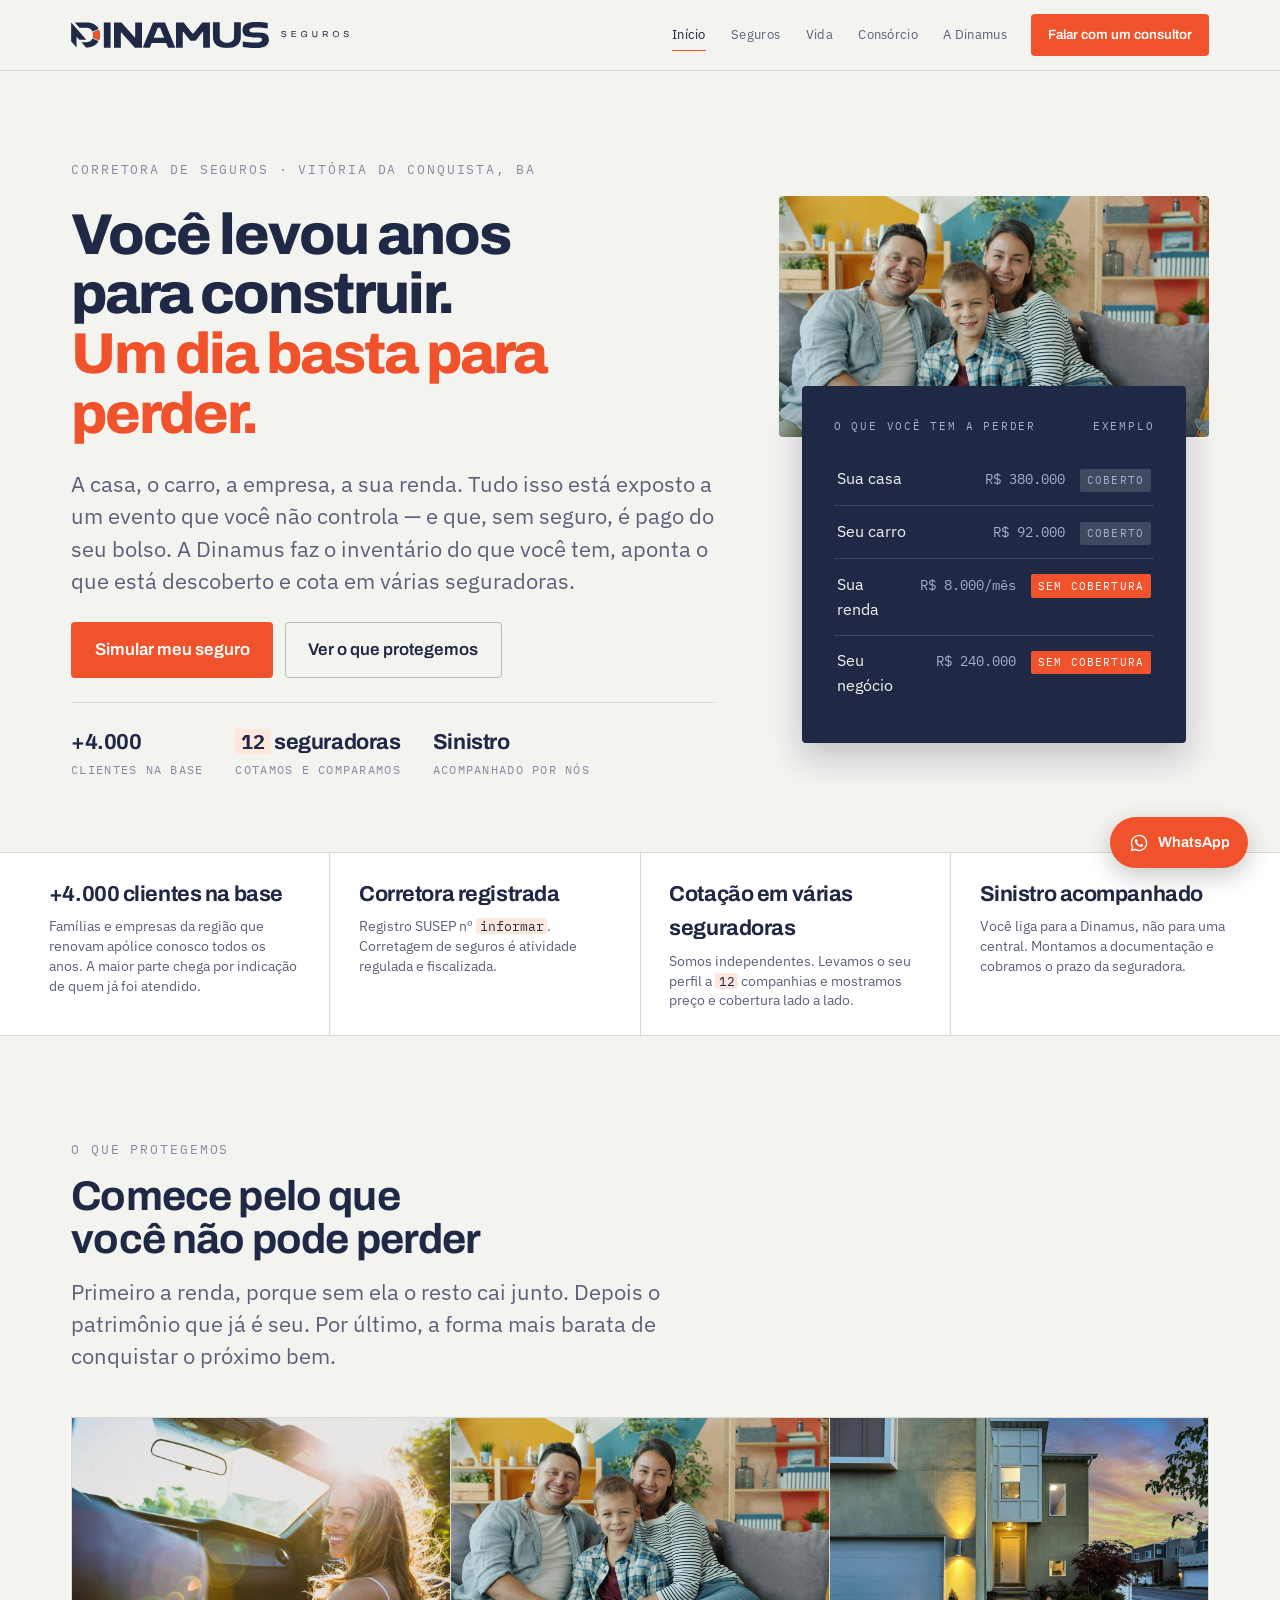
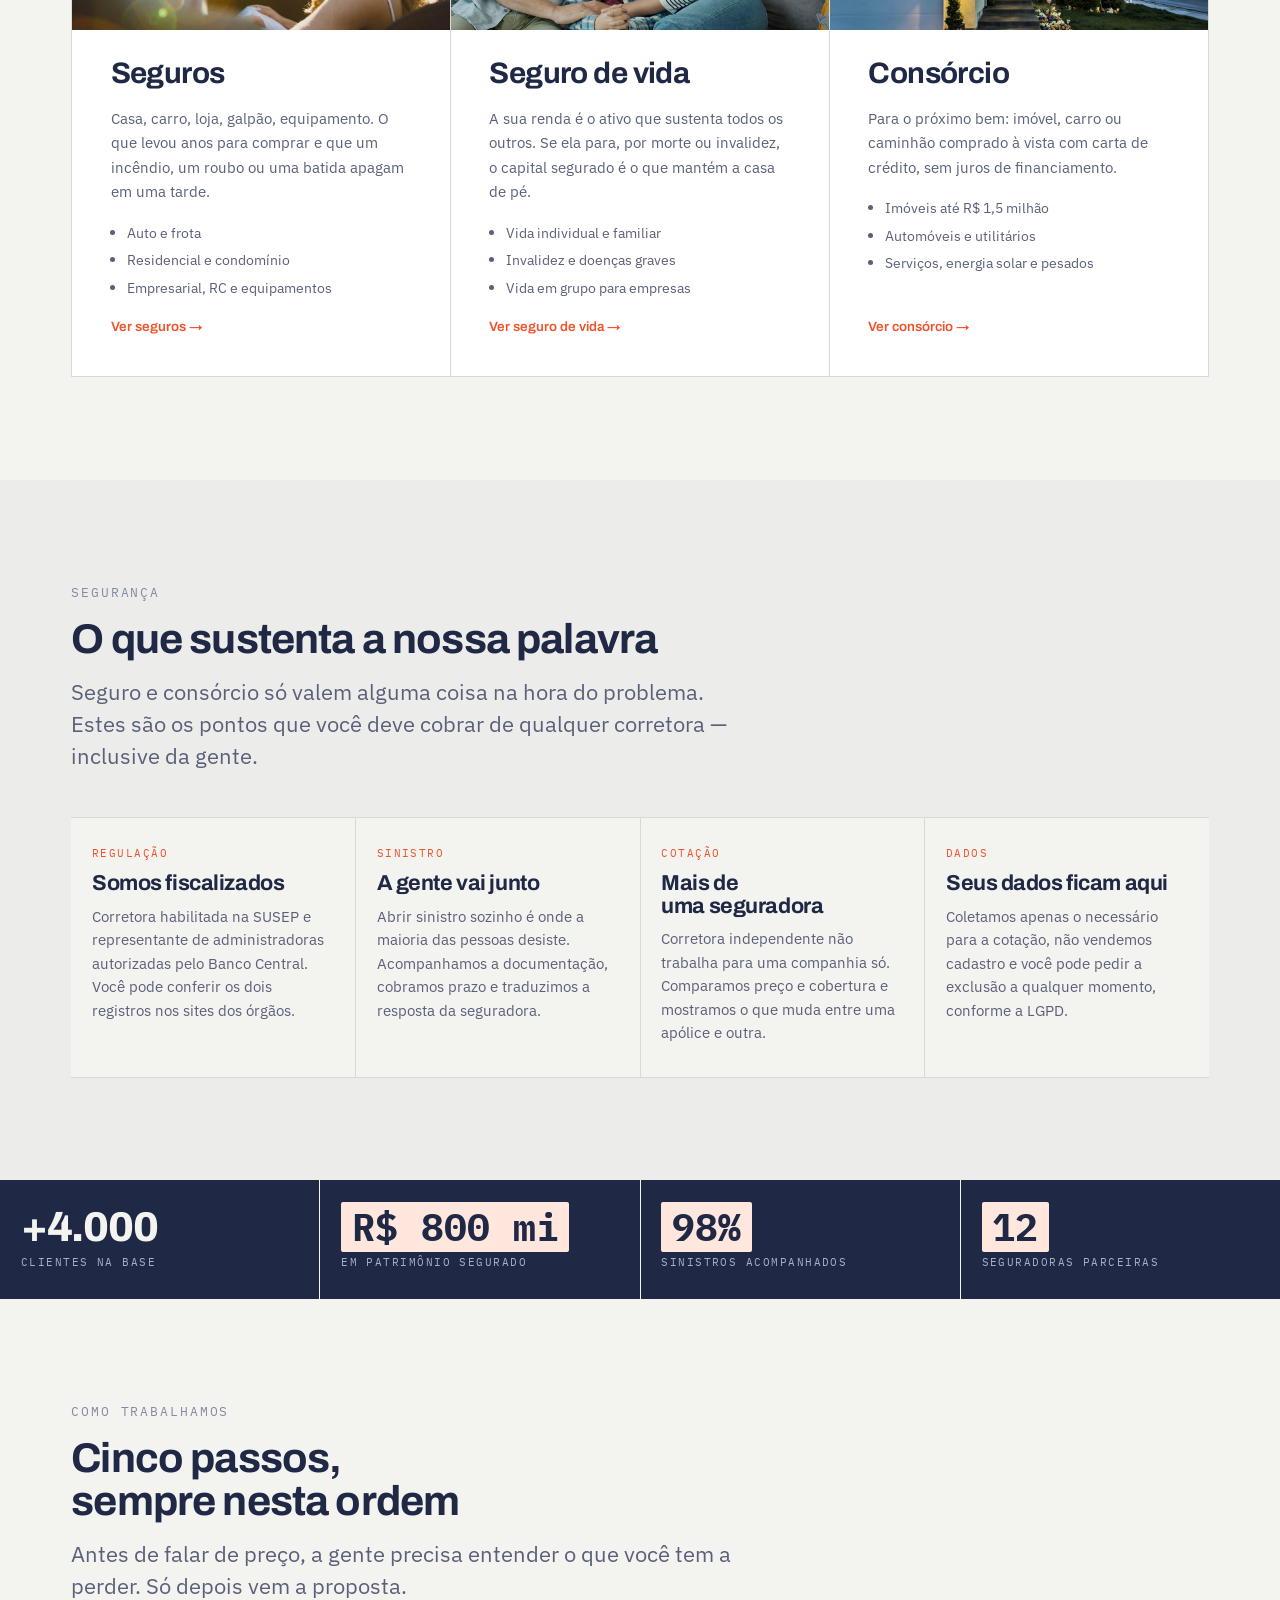
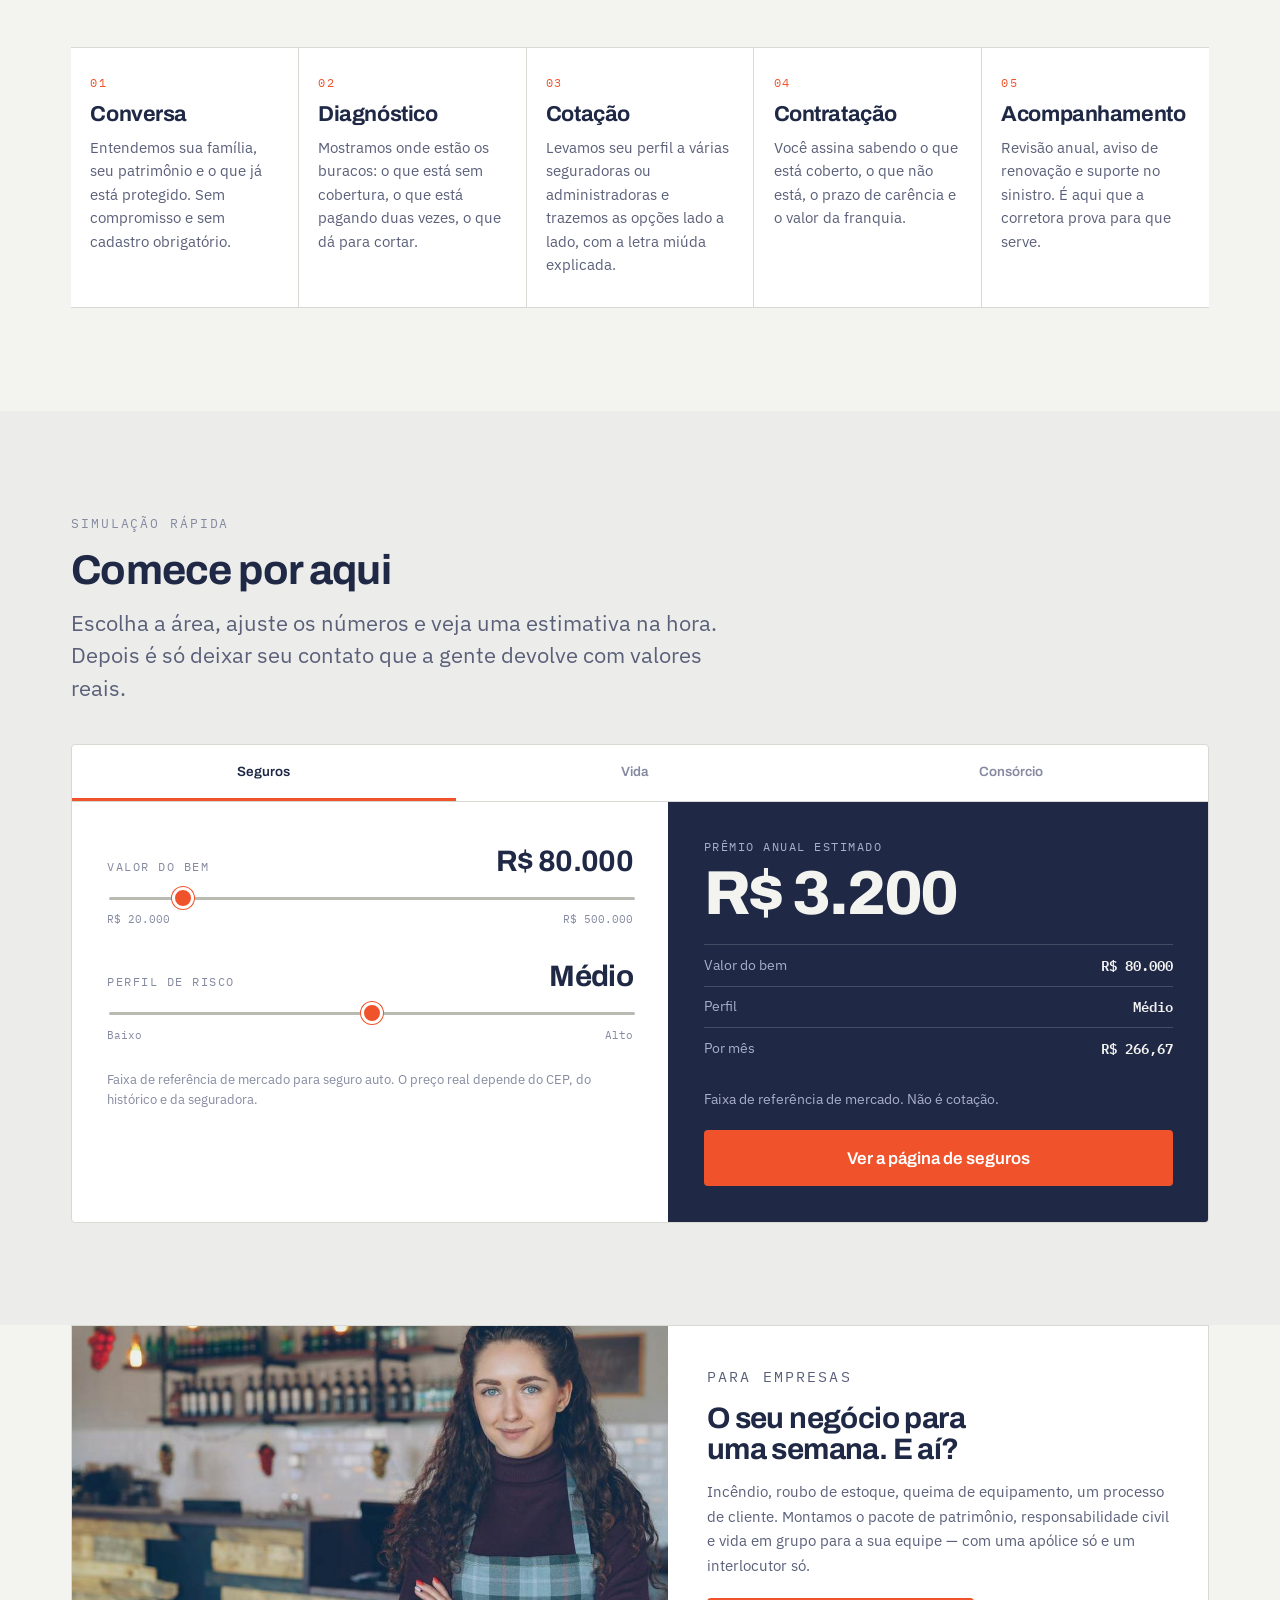
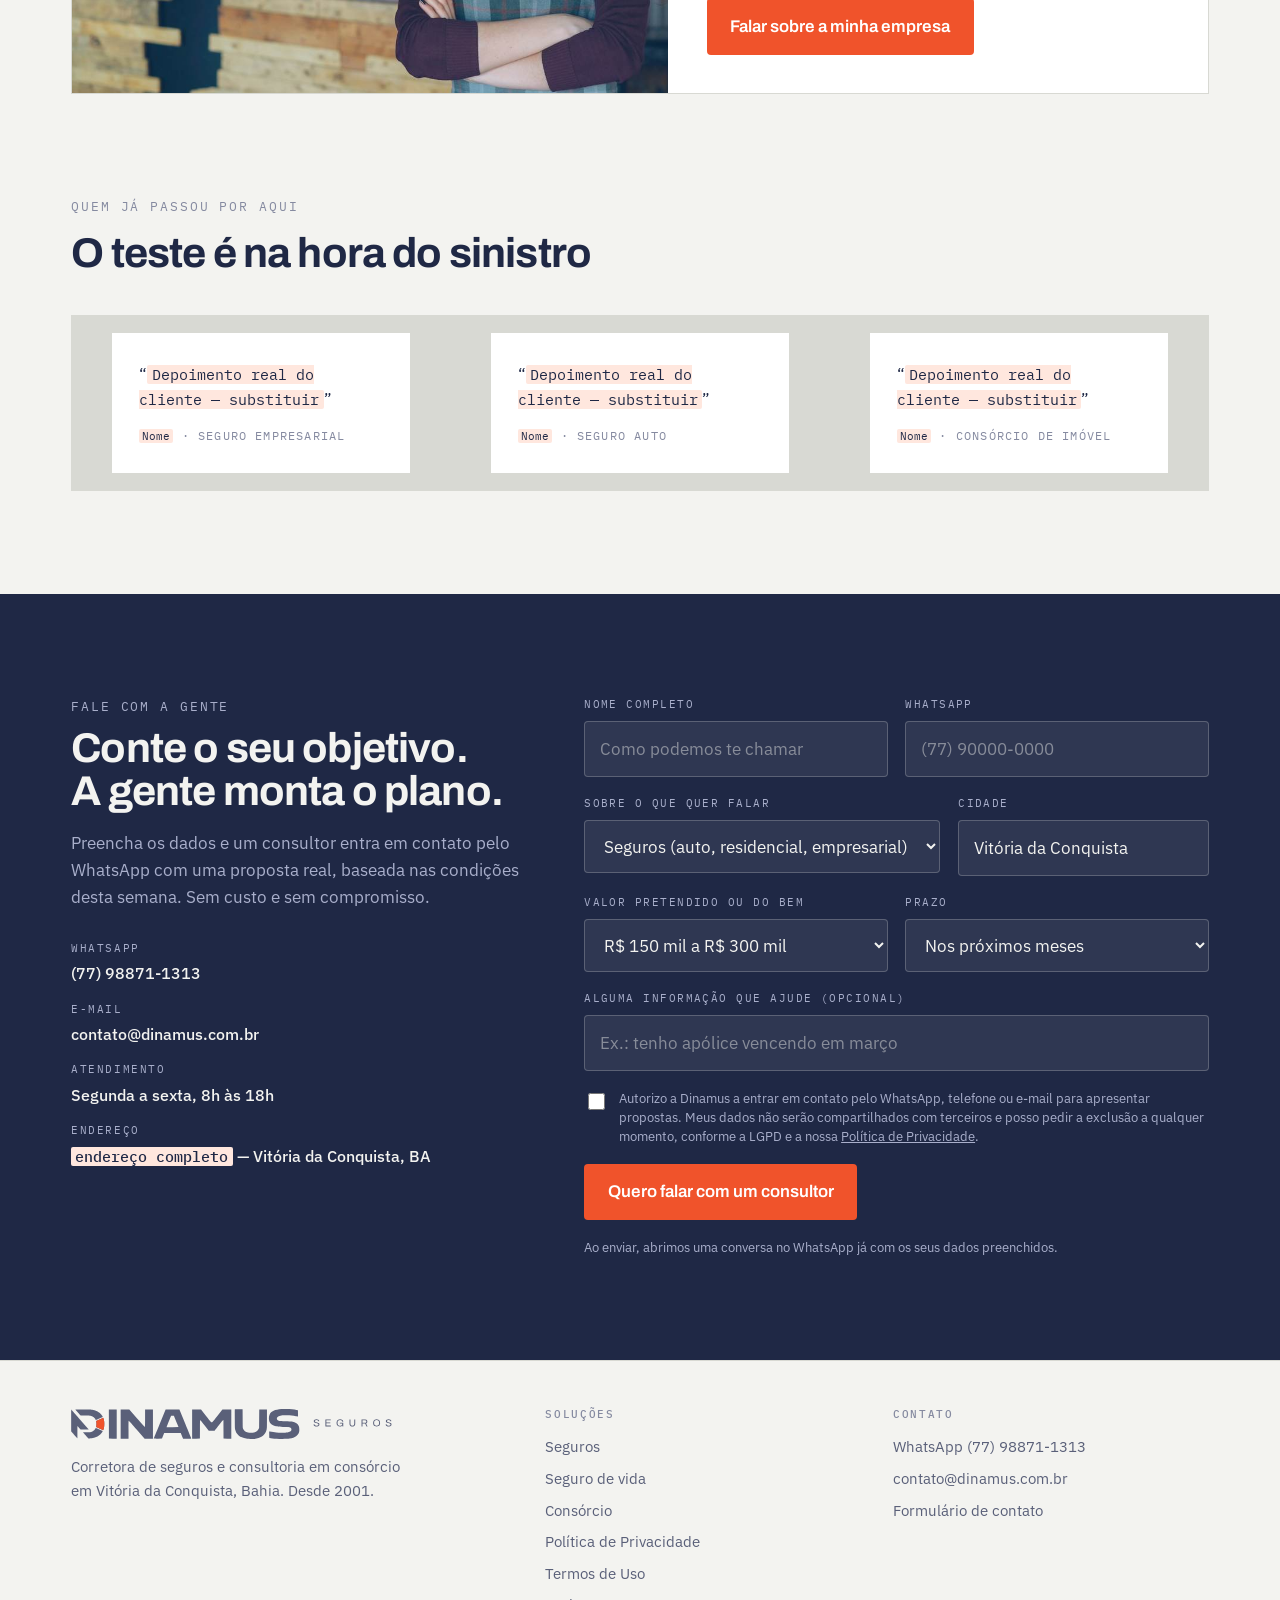
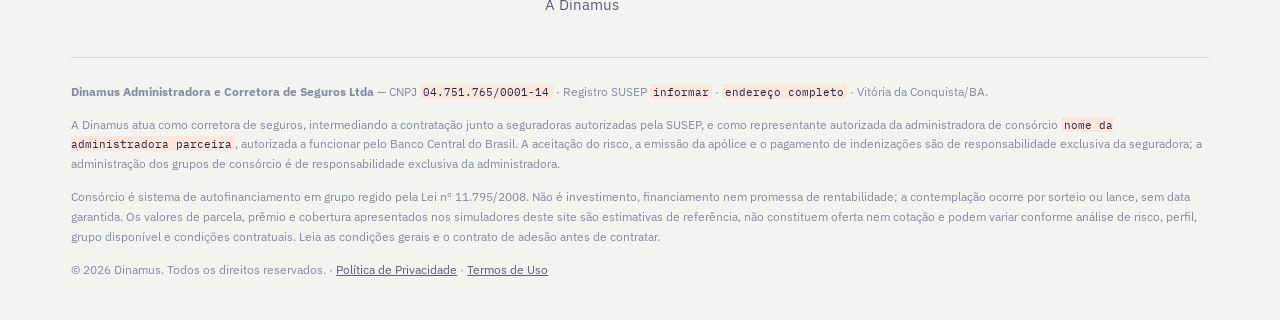
==== index.html @ 72bb9a49 "Site Dinamus Seguros: páginas iniciais, política de privacidade, termos de uso e imagens Co-Authored" ====
<!DOCTYPE html>
<html lang="pt-BR">
<head>
<meta charset="utf-8">
<meta name="viewport" content="width=device-width, initial-scale=1">
<meta name="description" content="Dinamus Seguros — corretora de seguros e consórcio em Vitória da Conquista (BA) desde 2001. Seguros, seguro de vida e consórcio com simulação na hora.">
<meta name="theme-color" content="#1F2845">
<meta name="robots" content="index, follow">
<meta property="og:type" content="website">
<meta property="og:title" content="Dinamus Seguros">
<meta property="og:description" content="Seguros, seguro de vida e consórcio em Vitória da Conquista. Desde 2001.">
<meta property="og:locale" content="pt_BR">
<link rel="icon" href="data:image/svg+xml,%3Csvg%20xmlns%3D'http%3A%2F%2Fwww.w3.org%2F2000%2Fsvg'%20viewBox%3D'0%200%20100%20100'%3E%3Crect%20width%3D'100'%20height%3D'100'%20rx%3D'14'%20fill%3D'%231F2845'%2F%3E%3Ctext%20x%3D'50'%20y%3D'72'%20font-family%3D'Helvetica%2CArial'%20font-size%3D'64'%20font-weight%3D'bold'%20fill%3D'%23F0532B'%20text-anchor%3D'middle'%3ED%3C%2Ftext%3E%3C%2Fsvg%3E">
<title>Dinamus Seguros</title>
<link rel="preconnect" href="https://fonts.googleapis.com">
<link rel="preconnect" href="https://fonts.gstatic.com" crossorigin>
<link rel="stylesheet" href="https://fonts.googleapis.com/css2?family=Archivo:wght@500;600;700;800&family=IBM+Plex+Mono:wght@400;500;600&family=IBM+Plex+Sans:wght@400;500;600&display=swap">

<style>
/* ============================================================
   DINAMUS — sistema visual
   Tokens de marca ficam no bloco :root. Para aplicar o manual
   da Dinamus, troque apenas --brand-ink, --brand-accent e as
   famílias tipográficas.
   ============================================================ */
:root{
  /* cor */
  --brand-ink:#1F2845;
  --brand-ink-2:#2E3A63;
  --brand-accent:#F0532B;
  --brand-accent-soft:#FFE7DE;
  --ok:#1E7A5A;

  --bg:#F3F3F0;
  --surface:#FFFFFF;
  --surface-2:#ECEDEA;
  --line:#D8D9D3;
  --line-strong:#B9BBB3;
  --text:#1F2845;
  --text-2:#5A6079;
  --text-3:#858AA0;
  --on-ink:#F3F3F0;
  --on-ink-2:#A9AFCB;
  --panel:#1F2845;
  --on-panel:#F3F3F0;
  --on-panel-2:#A9AFCB;
  --focus:#F0532B;

  /* tipografia */
  --display:"Archivo","Helvetica Neue",Arial,sans-serif;
  --body:"IBM Plex Sans","Helvetica Neue",Arial,sans-serif;
  --mono:"IBM Plex Mono",ui-monospace,SFMono-Regular,Menlo,monospace;

  --step--1:clamp(.78rem,.76rem + .1vw,.84rem);
  --step-0:clamp(1rem,.97rem + .15vw,1.06rem);
  --step-1:clamp(1.18rem,1.1rem + .35vw,1.35rem);
  --step-2:clamp(1.45rem,1.3rem + .7vw,1.85rem);
  --step-3:clamp(1.85rem,1.55rem + 1.4vw,2.6rem);
  --step-4:clamp(2.35rem,1.8rem + 2.6vw,4rem);
  --step-5:clamp(2.2rem,1.55rem + 2.9vw,3.6rem);

  /* layout */
  --gutter:clamp(1.15rem,4vw,3.5rem);
  --maxw:1240px;
  --radius:4px;
}
@media (prefers-color-scheme:dark){
  :root:not([data-theme="light"]){
    --bg:#0C1030;
    --surface:#141A40;
    --surface-2:#1B2250;
    --line:#2B3366;
    --line-strong:#3D477F;
    --text:#EDEEF6;
    --text-2:#AEB4D2;
    --text-3:#8087AB;
    --brand-ink:#EDEEF6;
    --brand-ink-2:#C7CBE4;
    --brand-accent:#FF7A4F;
    --brand-accent-soft:#3A2118;
    --ok:#4BC49A;
    --on-ink:#0C1030;
    --on-ink-2:#4A5388;
    --panel:#1B2250;
    --on-panel:#EDEEF6;
    --on-panel-2:#9AA1C6;
  }
}
:root[data-theme="dark"]{
  --bg:#0C1030;
  --surface:#141A40;
  --surface-2:#1B2250;
  --line:#2B3366;
  --line-strong:#3D477F;
  --text:#EDEEF6;
  --text-2:#AEB4D2;
  --text-3:#8087AB;
  --brand-ink:#EDEEF6;
  --brand-ink-2:#C7CBE4;
  --brand-accent:#FF7A4F;
  --brand-accent-soft:#3A2118;
  --ok:#4BC49A;
  --on-ink:#0C1030;
  --on-ink-2:#4A5388;
  --panel:#1B2250;
  --on-panel:#EDEEF6;
  --on-panel-2:#9AA1C6;
}

*,*::before,*::after{box-sizing:border-box;}
html{scroll-behavior:smooth;}
@media (prefers-reduced-motion:reduce){
  html{scroll-behavior:auto;}
  *,*::before,*::after{animation-duration:.001ms !important;animation-iteration-count:1 !important;transition-duration:.001ms !important;}
}
body{
  margin:0;
  background:var(--bg);
  color:var(--text);
  font-family:var(--body);
  font-size:var(--step-0);
  line-height:1.6;
  -webkit-font-smoothing:antialiased;
}
h1,h2,h3,h4{font-family:var(--display);font-weight:700;line-height:1.04;letter-spacing:-.02em;text-wrap:balance;margin:0;}
p{margin:0;}
a{color:inherit;}
img,svg{max-width:100%;}
button,input,select,textarea{font:inherit;color:inherit;}
:focus-visible{outline:2.5px solid var(--focus);outline-offset:3px;border-radius:2px;}

.wrap{width:100%;max-width:var(--maxw);margin-inline:auto;padding-inline:var(--gutter);}
.eyebrow{
  font-family:var(--mono);font-size:var(--step--1);text-transform:uppercase;
  letter-spacing:.14em;color:var(--text-3);margin:0;
}
.lede{font-size:var(--step-1);line-height:1.5;color:var(--text-2);max-width:60ch;}
.section{padding-block:clamp(3.5rem,8vw,7rem);}
.section-head{display:flex;flex-direction:column;gap:.9rem;max-width:66ch;}
.rule{height:1px;background:var(--line);border:0;margin:0;}

/* ---------- botões ---------- */
.btn{
  display:inline-flex;align-items:center;justify-content:center;gap:.55rem;
  padding:.85rem 1.4rem;border-radius:var(--radius);border:1px solid transparent;
  font-family:var(--display);font-weight:600;font-size:var(--step-0);
  text-decoration:none;cursor:pointer;transition:transform .12s ease,background .18s ease,border-color .18s ease,color .18s ease;
}
.btn:hover{transform:translateY(-1px);}
.btn:active{transform:translateY(0);}
.btn-primary{background:var(--brand-accent);color:#FFF;}
.btn-primary:hover{background:#D8441F;}
.btn-ghost{background:transparent;color:var(--text);border-color:var(--line-strong);}
.btn-ghost:hover{border-color:var(--text);}
.btn-ink{background:var(--brand-ink);color:var(--on-ink);}
.btn-ink:hover{background:var(--brand-ink-2);}
.btn-sm{padding:.55rem 1rem;font-size:var(--step--1);}

/* ---------- header ---------- */
.site-header{
  position:sticky;top:0;z-index:50;background:color-mix(in srgb,var(--bg) 88%,transparent);
  backdrop-filter:blur(10px);border-bottom:1px solid var(--line);
}
.header-inner{display:flex;align-items:center;gap:1.5rem;height:70px;}
.brand{display:flex;align-items:center;text-decoration:none;margin-right:auto;color:var(--text);}
.brand .logo{height:clamp(19px,2.1vw,26px);width:auto;display:block;}
.site-footer .brand .logo{height:30px;}
.nav{display:none;gap:1.6rem;align-items:center;}
.nav a{
  text-decoration:none;font-size:var(--step--1);letter-spacing:.02em;color:var(--text-2);
  padding-block:.3rem;border-bottom:1.5px solid transparent;transition:color .15s,border-color .15s;
}
.nav a:hover{color:var(--text);border-bottom-color:var(--brand-accent);}
@media (min-width:960px){.nav{display:flex;}}
.header-cta{display:none;}
@media (min-width:720px){.header-cta{display:inline-flex;}}

/* ---------- hero ---------- */
.hero{padding-block:clamp(2.75rem,7vw,5.5rem) clamp(2.5rem,6vw,4.5rem);}
.hero-grid{display:grid;gap:clamp(2.5rem,5vw,4rem);align-items:center;}
@media (min-width:1000px){.hero-grid{grid-template-columns:1.2fr .8fr;}}
.hero h1{font-size:var(--step-5);font-weight:800;letter-spacing:-.035em;}
.hero h1 em{font-style:normal;color:var(--brand-accent);}
.hero-copy{display:flex;flex-direction:column;gap:1.5rem;}
.hero-actions{display:flex;flex-wrap:wrap;gap:.75rem;}
.hero-facts{display:flex;flex-wrap:wrap;gap:.5rem 2rem;padding-top:1.4rem;border-top:1px solid var(--line);}
.fact{display:flex;flex-direction:column;gap:.1rem;}
.fact b{font-family:var(--display);font-size:var(--step-1);font-weight:700;letter-spacing:-.02em;}
.fact span{font-family:var(--mono);font-size:.72rem;text-transform:uppercase;letter-spacing:.11em;color:var(--text-3);}

/* motivo visual: o grupo de consórcio */
.group-panel{
  background:var(--panel);color:var(--on-panel);border-radius:var(--radius);
  padding:clamp(1.4rem,3vw,2rem);display:flex;flex-direction:column;gap:1.1rem;
}
.group-panel .panel-label{
  font-family:var(--mono);font-size:.7rem;letter-spacing:.16em;text-transform:uppercase;
  color:var(--on-panel-2);display:flex;justify-content:space-between;gap:1rem;
}
.group-canvas{display:grid;grid-template-columns:repeat(20,1fr);gap:3px;}
.cell{aspect-ratio:1;background:color-mix(in srgb,var(--on-panel) 14%,transparent);border-radius:1px;}
.cell.paid{background:color-mix(in srgb,var(--on-panel) 55%,transparent);}
.cell.win{background:var(--brand-accent);}
.group-legend{display:flex;flex-wrap:wrap;gap:.4rem 1.2rem;font-size:.78rem;color:var(--on-panel-2);}
.group-legend i{display:inline-block;width:9px;height:9px;border-radius:1px;margin-right:.4rem;vertical-align:baseline;}

/* ---------- segmentos ---------- */
.cards{display:grid;gap:1px;background:var(--line);border:1px solid var(--line);margin-top:2.75rem;}
@media (min-width:820px){.cards{grid-template-columns:repeat(3,1fr);}}
.card{background:var(--surface);padding:clamp(1.5rem,3vw,2.2rem);display:flex;flex-direction:column;gap:1rem;}
.card h3{font-size:var(--step-2);}
.card .card-range{font-family:var(--mono);font-size:var(--step--1);color:var(--brand-accent);letter-spacing:.02em;}
.card ul{margin:0;padding-left:1.05rem;color:var(--text-2);display:flex;flex-direction:column;gap:.35rem;font-size:.95rem;}
.card .card-link{
  margin-top:auto;font-family:var(--display);font-weight:600;font-size:var(--step--1);
  text-decoration:none;border-bottom:1.5px solid var(--brand-accent);align-self:flex-start;padding-bottom:2px;
}

/* ---------- como funciona ---------- */
.steps{display:grid;gap:1px;background:var(--line);border-block:1px solid var(--line);margin-top:2.75rem;}
@media (min-width:760px){.steps{grid-template-columns:repeat(5,1fr);}}
.step{background:var(--bg);padding:1.6rem 1.2rem 1.9rem;display:flex;flex-direction:column;gap:.7rem;}
.step-n{font-family:var(--mono);font-size:.75rem;letter-spacing:.14em;color:var(--brand-accent);}
.step h3{font-size:var(--step-1);}
.step p{font-size:.93rem;color:var(--text-2);}

/* ---------- simulador ---------- */
.sim{background:var(--surface);border:1px solid var(--line);border-radius:var(--radius);overflow:hidden;margin-top:2.5rem;}
.sim-tabs{display:flex;border-bottom:1px solid var(--line);overflow-x:auto;}
.sim-tab{
  flex:1 0 auto;background:transparent;border:0;border-bottom:3px solid transparent;
  padding:1rem 1.3rem;cursor:pointer;font-family:var(--display);font-weight:600;
  font-size:var(--step--1);color:var(--text-3);white-space:nowrap;transition:color .15s,border-color .15s,background .15s;
}
.sim-tab:hover{color:var(--text);background:var(--surface-2);}
.sim-tab[aria-selected="true"]{color:var(--text);border-bottom-color:var(--brand-accent);}
.sim-body{display:grid;gap:0;}
@media (min-width:900px){.sim-body{grid-template-columns:1fr .85fr;}}
.sim-controls{padding:clamp(1.4rem,3vw,2.2rem);display:flex;flex-direction:column;gap:1.7rem;}
.field{display:flex;flex-direction:column;gap:.6rem;}
.field-top{display:flex;justify-content:space-between;align-items:baseline;gap:1rem;}
.field label{font-family:var(--mono);font-size:.72rem;letter-spacing:.13em;text-transform:uppercase;color:var(--text-3);}
.field-value{font-family:var(--display);font-weight:700;font-size:var(--step-2);letter-spacing:-.02em;font-variant-numeric:tabular-nums;}
input[type=range]{
  -webkit-appearance:none;appearance:none;width:100%;height:3px;background:var(--line-strong);
  border-radius:2px;cursor:pointer;
}
input[type=range]::-webkit-slider-thumb{
  -webkit-appearance:none;appearance:none;width:22px;height:22px;border-radius:50%;
  background:var(--brand-accent);border:3px solid var(--surface);box-shadow:0 0 0 1px var(--brand-accent);
}
input[type=range]::-moz-range-thumb{
  width:22px;height:22px;border-radius:50%;background:var(--brand-accent);
  border:3px solid var(--surface);box-shadow:0 0 0 1px var(--brand-accent);
}
.range-ends{display:flex;justify-content:space-between;font-family:var(--mono);font-size:.7rem;color:var(--text-3);}
.chips{display:flex;flex-wrap:wrap;gap:.5rem;}
.chip{
  background:transparent;border:1px solid var(--line-strong);border-radius:var(--radius);
  padding:.5rem .9rem;cursor:pointer;font-family:var(--mono);font-size:.82rem;
  color:var(--text-2);transition:all .15s;
}
.chip:hover{border-color:var(--text);color:var(--text);}
.chip[aria-pressed="true"]{background:var(--brand-ink);border-color:var(--brand-ink);color:var(--on-ink);}
.sim-result{
  background:var(--panel);color:var(--on-panel);padding:clamp(1.4rem,3vw,2.2rem);
  display:flex;flex-direction:column;gap:1.4rem;
}
.result-main .result-label{font-family:var(--mono);font-size:.72rem;letter-spacing:.13em;text-transform:uppercase;color:var(--on-panel-2);}
.result-main .result-number{
  font-family:var(--display);font-weight:800;font-size:var(--step-4);letter-spacing:-.035em;
  line-height:1;margin-top:.35rem;font-variant-numeric:tabular-nums;
}
.result-rows{display:flex;flex-direction:column;gap:.1rem;}
.result-row{
  display:flex;justify-content:space-between;gap:1rem;padding-block:.6rem;
  border-top:1px solid color-mix(in srgb,var(--on-panel) 18%,transparent);
  font-size:.9rem;font-variant-numeric:tabular-nums;
}
.result-row span:first-child{color:var(--on-panel-2);}
.result-row b{font-weight:600;font-family:var(--mono);}
.result-compare{
  background:color-mix(in srgb,var(--on-panel) 10%,transparent);border-radius:var(--radius);
  padding:.95rem 1.1rem;font-size:.88rem;color:var(--on-panel-2);
}
.result-compare b{color:var(--on-panel);font-family:var(--mono);}
.disclaimer{font-size:.78rem;line-height:1.5;color:var(--text-3);margin-top:1.1rem;max-width:78ch;}

/* ---------- comparativo ---------- */
.table-scroll{overflow-x:auto;margin-top:2.5rem;border:1px solid var(--line);background:var(--surface);}
table{border-collapse:collapse;width:100%;min-width:640px;}
th,td{text-align:left;padding:1rem 1.15rem;border-bottom:1px solid var(--line);font-size:.93rem;vertical-align:top;}
thead th{
  font-family:var(--mono);font-size:.72rem;letter-spacing:.12em;text-transform:uppercase;
  color:var(--text-3);font-weight:500;background:var(--surface-2);
}
tbody th{font-family:var(--display);font-weight:600;color:var(--text);width:26%;}
td.hl{background:var(--brand-accent-soft);color:var(--text);}
tbody tr:last-child th,tbody tr:last-child td{border-bottom:0;}

/* ---------- sobre ---------- */
.about{display:grid;gap:clamp(2rem,4vw,3.5rem);}
@media (min-width:900px){.about{grid-template-columns:1fr 1fr;align-items:start;}}
.about-list{display:flex;flex-direction:column;gap:0;border-top:1px solid var(--line);}
.about-item{display:flex;gap:1.2rem;padding-block:1.15rem;border-bottom:1px solid var(--line);}
.about-item b{font-family:var(--mono);font-size:.75rem;letter-spacing:.1em;color:var(--brand-accent);min-width:8.5rem;padding-top:.2rem;text-transform:uppercase;}
.about-item p{color:var(--text-2);font-size:.95rem;}

/* ---------- faq ---------- */
.faq{margin-top:2.5rem;border-top:1px solid var(--line);}
details{border-bottom:1px solid var(--line);}
summary{
  cursor:pointer;list-style:none;padding-block:1.25rem;display:flex;gap:1rem;align-items:baseline;
  font-family:var(--display);font-weight:600;font-size:var(--step-1);letter-spacing:-.015em;
}
summary::-webkit-details-marker{display:none;}
summary::after{content:"+";margin-left:auto;color:var(--brand-accent);font-weight:600;font-size:1.4rem;line-height:1;}
details[open] summary::after{content:"–";}
details p{padding-bottom:1.4rem;color:var(--text-2);max-width:70ch;font-size:.96rem;}

/* ---------- contato ---------- */
.contact{background:var(--panel);color:var(--on-panel);}
.contact .eyebrow{color:var(--on-panel-2);}
.contact h2{color:var(--on-panel);}
.contact-grid{display:grid;gap:clamp(2rem,4vw,3.5rem);}
@media (min-width:900px){.contact-grid{grid-template-columns:.85fr 1.15fr;}}
.contact-copy p{color:var(--on-panel-2);}
.contact-ways{display:flex;flex-direction:column;gap:.9rem;margin-top:1.8rem;}
.contact-way{display:flex;flex-direction:column;gap:.15rem;}
.contact-way span{font-family:var(--mono);font-size:.7rem;letter-spacing:.14em;text-transform:uppercase;color:var(--on-panel-2);}
.contact-way a,.contact-way strong{color:var(--on-panel);text-decoration:none;font-size:1.02rem;font-weight:500;}
.contact-way a:hover{border-bottom:1px solid var(--brand-accent);}
form{display:grid;gap:1.1rem;}
.form-row{display:grid;gap:1.1rem;}
@media (min-width:640px){.form-row{grid-template-columns:1fr 1fr;}}
.form-field{display:flex;flex-direction:column;gap:.45rem;}
.form-field label{font-family:var(--mono);font-size:.7rem;letter-spacing:.13em;text-transform:uppercase;color:var(--on-panel-2);}
.form-field input,.form-field select{
  background:color-mix(in srgb,var(--on-panel) 8%,transparent);
  border:1px solid color-mix(in srgb,var(--on-panel) 22%,transparent);
  color:var(--on-panel);padding:.85rem .95rem;border-radius:var(--radius);
}
.form-field input::placeholder{color:color-mix(in srgb,var(--on-panel) 45%,transparent);}
.form-field select option{color:#1F2845;background:#FFF;}
.consent{display:flex;gap:.7rem;align-items:flex-start;font-size:.82rem;color:var(--on-panel-2);line-height:1.45;}
.consent input{margin-top:.25rem;accent-color:var(--brand-accent);width:1.05rem;height:1.05rem;flex:none;}
.form-note{font-size:.8rem;color:var(--on-panel-2);}

/* ---------- footer ---------- */
.site-footer{background:var(--bg);border-top:1px solid var(--line);padding-block:3rem 2.5rem;}
.footer-grid{display:grid;gap:2rem;}
@media (min-width:820px){.footer-grid{grid-template-columns:1.4fr 1fr 1fr;}}
.footer-col h4{font-family:var(--mono);font-size:.7rem;letter-spacing:.15em;text-transform:uppercase;color:var(--text-3);font-weight:500;margin-bottom:.9rem;}
.footer-col ul{list-style:none;margin:0;padding:0;display:flex;flex-direction:column;gap:.5rem;font-size:.92rem;}
.footer-col a{text-decoration:none;color:var(--text-2);}
.footer-col a:hover{color:var(--brand-accent);}
.legal{margin-top:2.5rem;padding-top:1.5rem;border-top:1px solid var(--line);font-size:.78rem;line-height:1.6;color:var(--text-3);display:flex;flex-direction:column;gap:.8rem;}
.placeholder{
  background:var(--brand-accent-soft);color:var(--text);border-radius:2px;padding:0 .28em;
  font-family:var(--mono);font-size:.9em;
}

/* whatsapp flutuante */
.wa-float{
  position:fixed;right:clamp(1rem,3vw,2rem);bottom:clamp(1rem,3vw,2rem);z-index:60;
  display:inline-flex;align-items:center;gap:.55rem;background:var(--brand-accent);color:#FFF;
  text-decoration:none;font-family:var(--display);font-weight:600;font-size:.92rem;
  padding:.85rem 1.15rem;border-radius:999px;box-shadow:0 8px 24px rgba(0,0,0,.22);
  transition:transform .15s ease;
}
.wa-float:hover{transform:translateY(-2px);}
.wa-float svg{flex:none;}
@media (max-width:520px){.wa-float span{display:none;}.wa-float{padding:.95rem;}}
.skip{position:absolute;left:-9999px;}
.skip:focus{left:1rem;top:1rem;position:fixed;z-index:100;background:var(--brand-accent);color:#fff;padding:.7rem 1rem;border-radius:var(--radius);}
/* ============ multipágina ============ */
.page{display:none;}
.page.is-active{display:block;animation:pgin .32s ease both;}
@keyframes pgin{from{opacity:0;transform:translateY(6px)}to{opacity:1;transform:none}}
@media (prefers-reduced-motion:reduce){.page.is-active{animation:none;}}

.nav a[aria-current="page"]{color:var(--text);border-bottom-color:var(--brand-accent);}
.menu-btn{display:inline-flex;align-items:center;justify-content:center;background:transparent;border:1px solid var(--line-strong);border-radius:var(--radius);width:40px;height:40px;cursor:pointer;}
@media (min-width:960px){.menu-btn{display:none;}}
.nav-mobile{display:none;border-top:1px solid var(--line);background:var(--bg);}
.nav-mobile.is-open{display:block;}
@media (min-width:960px){.nav-mobile{display:none !important;}}
.nav-mobile ul{list-style:none;margin:0;padding:.5rem 0 1rem;display:flex;flex-direction:column;}
.nav-mobile a{display:block;padding:.8rem 0;text-decoration:none;color:var(--text-2);border-bottom:1px solid var(--line);}
.nav-mobile a[aria-current="page"]{color:var(--brand-accent);}

/* faixa de credibilidade */
.trust{border-block:1px solid var(--line);background:var(--surface);}
.trust-grid{display:grid;gap:1px;background:var(--line);}
@media (min-width:760px){.trust-grid{grid-template-columns:repeat(4,1fr);}}
.trust-item{background:var(--surface);padding:1.5rem clamp(1.15rem,2.5vw,1.8rem);display:flex;flex-direction:column;gap:.35rem;}
.trust-item b{font-family:var(--display);font-size:var(--step-1);font-weight:700;letter-spacing:-.02em;}
.trust-item span{font-size:.86rem;color:var(--text-2);line-height:1.45;}

/* cards de vertical */
.verticals{display:grid;gap:1px;background:var(--line);border:1px solid var(--line);margin-top:2.75rem;}
@media (min-width:900px){.verticals{grid-template-columns:repeat(3,1fr);}}
.vert{background:var(--surface);padding:clamp(1.6rem,3vw,2.4rem);display:flex;flex-direction:column;gap:1.1rem;text-decoration:none;color:inherit;transition:background .2s;position:relative;}
.vert:hover{background:var(--surface-2);}
.vert .vert-icon{width:52px;height:52px;color:var(--brand-accent);}
.vert h3{font-size:var(--step-2);}
.vert p{color:var(--text-2);font-size:.95rem;}
.vert ul{margin:0;padding-left:1.05rem;color:var(--text-2);font-size:.9rem;display:flex;flex-direction:column;gap:.28rem;}
.vert .vert-go{margin-top:auto;font-family:var(--display);font-weight:600;font-size:var(--step--1);display:inline-flex;align-items:center;gap:.4rem;color:var(--brand-accent);}
.vert:hover .vert-go{gap:.7rem;}

/* blocos de confiança */
.assur{display:grid;gap:1px;background:var(--line);border-block:1px solid var(--line);margin-top:2.75rem;}
@media (min-width:680px){.assur{grid-template-columns:repeat(2,1fr);}}
@media (min-width:1040px){.assur{grid-template-columns:repeat(4,1fr);}}
.assur-item{background:var(--bg);padding:1.7rem 1.3rem 2rem;display:flex;flex-direction:column;gap:.6rem;}
.assur-item h3{font-size:var(--step-1);}
.assur-item p{font-size:.92rem;color:var(--text-2);}
.assur-item .assur-tag{font-family:var(--mono);font-size:.7rem;letter-spacing:.13em;text-transform:uppercase;color:var(--brand-accent);}

/* números */
.stats{display:grid;gap:1px;background:color-mix(in srgb,var(--on-panel) 16%,transparent);}
@media (min-width:640px){.stats{grid-template-columns:repeat(4,1fr);}}
.stat{background:var(--panel);padding:1.7rem 1.3rem;display:flex;flex-direction:column;gap:.3rem;}
.stat b{font-family:var(--display);font-size:var(--step-3);font-weight:800;letter-spacing:-.03em;line-height:1;color:var(--on-panel);}
.stat span{font-family:var(--mono);font-size:.7rem;letter-spacing:.13em;text-transform:uppercase;color:var(--on-panel-2);}

/* depoimentos */
.quotes{display:grid;gap:1px;background:var(--line);border:1px solid var(--line);margin-top:2.5rem;}
@media (min-width:820px){.quotes{grid-template-columns:repeat(3,1fr);}}
.quote{background:var(--surface);padding:1.7rem;display:flex;flex-direction:column;gap:1rem;}
.quote p{font-size:1.02rem;line-height:1.55;}
.quote footer{font-family:var(--mono);font-size:.74rem;letter-spacing:.1em;text-transform:uppercase;color:var(--text-3);margin-top:auto;}

/* ramos / produtos */
.grid-2{display:grid;gap:1px;background:var(--line);border:1px solid var(--line);margin-top:2.75rem;}
@media (min-width:700px){.grid-2{grid-template-columns:repeat(2,1fr);}}
@media (min-width:1040px){.grid-2{grid-template-columns:repeat(3,1fr);}}
.tile{background:var(--surface);padding:1.6rem 1.5rem 1.9rem;display:flex;flex-direction:column;gap:.7rem;}
.tile h3{font-size:var(--step-1);}
.tile p{font-size:.93rem;color:var(--text-2);}
.tile .tile-cov{font-family:var(--mono);font-size:.74rem;color:var(--brand-accent);letter-spacing:.04em;}

/* mitos */
.myths{margin-top:2.5rem;display:flex;flex-direction:column;gap:1px;background:var(--line);border-block:1px solid var(--line);}
.myth{background:var(--bg);padding:1.3rem 0;display:grid;gap:.5rem 1.6rem;}
@media (min-width:820px){.myth{grid-template-columns:1fr 1.25fr;align-items:baseline;padding-inline:1.4rem;}}
@media (max-width:819px){.myth{padding-inline:1.2rem;}}
.myth .m-claim{font-family:var(--display);font-weight:600;font-size:var(--step-1);color:var(--text-3);text-decoration:line-through;text-decoration-color:var(--brand-accent);text-decoration-thickness:2px;}
.myth .m-truth{color:var(--text-2);font-size:.95rem;}

/* cadastro */
.lead-panel{background:var(--panel);color:var(--on-panel);border-radius:var(--radius);padding:clamp(1.5rem,3vw,2.4rem);}
.lead-panel .eyebrow{color:var(--on-panel-2);}
.lead-panel h3{color:var(--on-panel);font-size:var(--step-2);margin-block:.5rem .4rem;}
.lead-panel > p{color:var(--on-panel-2);font-size:.95rem;margin-bottom:1.4rem;}
.lead-panel label{font-family:var(--mono);font-size:.7rem;letter-spacing:.13em;text-transform:uppercase;color:var(--on-panel-2);}
.lead-panel input,.lead-panel select,.lead-panel textarea{
  background:color-mix(in srgb,var(--on-panel) 8%,transparent);
  border:1px solid color-mix(in srgb,var(--on-panel) 22%,transparent);
  color:var(--on-panel);padding:.85rem .95rem;border-radius:var(--radius);width:100%;
}
.lead-panel input::placeholder,.lead-panel textarea::placeholder{color:color-mix(in srgb,var(--on-panel) 45%,transparent);}
.lead-panel option{color:#1F2845;background:#FFF;}
.lead-panel .consent{color:var(--on-panel-2);}
.lead-panel .form-note{color:var(--on-panel-2);}

/* simulação universal */
.simbox{background:var(--surface);border:1px solid var(--line);border-radius:var(--radius);overflow:hidden;margin-top:2.5rem;}
.simbox-grid{display:grid;}
@media (min-width:960px){.simbox-grid{grid-template-columns:1.05fr .95fr;}}
.simbox-side{padding:clamp(1.4rem,3vw,2.2rem);display:flex;flex-direction:column;gap:1.5rem;}
.readout{background:var(--panel);color:var(--on-panel);padding:clamp(1.4rem,3vw,2.2rem);display:flex;flex-direction:column;gap:1.3rem;}
.readout .r-label{font-family:var(--mono);font-size:.72rem;letter-spacing:.13em;text-transform:uppercase;color:var(--on-panel-2);}
.readout .r-big{font-family:var(--display);font-weight:800;font-size:var(--step-4);letter-spacing:-.035em;line-height:1;margin-top:.35rem;font-variant-numeric:tabular-nums;}
.readout .r-note{font-size:.86rem;color:var(--on-panel-2);line-height:1.5;}
.mini-rows{display:flex;flex-direction:column;}
.mini-row{display:flex;justify-content:space-between;gap:1rem;padding-block:.55rem;border-top:1px solid color-mix(in srgb,var(--on-panel) 18%,transparent);font-size:.88rem;font-variant-numeric:tabular-nums;}
.mini-row span{color:var(--on-panel-2);}
.mini-row b{font-family:var(--mono);font-weight:600;}

/* passos numerados genéricos */
.flow{display:grid;gap:1px;background:var(--line);border-block:1px solid var(--line);margin-top:2.75rem;}
@media (min-width:760px){.flow{grid-template-columns:repeat(5,1fr);}}
.flow-step{background:var(--surface);padding:1.6rem 1.2rem 1.9rem;display:flex;flex-direction:column;gap:.65rem;}
.flow-step .fn{font-family:var(--mono);font-size:.75rem;letter-spacing:.14em;color:var(--brand-accent);}
.flow-step h3{font-size:var(--step-1);}
.flow-step p{font-size:.92rem;color:var(--text-2);}

.crumb{font-family:var(--mono);font-size:.72rem;letter-spacing:.13em;text-transform:uppercase;color:var(--text-3);display:flex;gap:.5rem;align-items:center;}
.crumb a{text-decoration:none;color:var(--text-3);}
.crumb a:hover{color:var(--brand-accent);}


/* normaliza os marcadores de conteúdo pendente em qualquer contexto */
span.placeholder{
  font-family:var(--mono);font-size:.92em;letter-spacing:normal;text-transform:none;
  background:var(--brand-accent-soft);color:var(--text);border-radius:2px;padding:0 .28em;
}
.stat > span{font-family:var(--mono);font-size:.7rem;letter-spacing:.13em;text-transform:uppercase;color:var(--on-panel-2);}
.contact-way > span{font-family:var(--mono);font-size:.7rem;letter-spacing:.14em;text-transform:uppercase;color:var(--on-panel-2);}

/* inventário de patrimônio do herói */
.asset-list{list-style:none;margin:0;padding:0;display:flex;flex-direction:column;gap:1px;
  background:color-mix(in srgb,var(--on-panel) 16%,transparent);}
.asset{background:var(--panel);display:grid;grid-template-columns:1fr auto;gap:.15rem .9rem;
  padding:.8rem .2rem;align-items:baseline;}
@media (min-width:420px){.asset{grid-template-columns:1fr auto auto;}}
.asset .a-name{font-size:.98rem;}
.asset .a-val{font-family:var(--mono);font-size:.86rem;color:var(--on-panel-2);font-variant-numeric:tabular-nums;}
.asset .a-tag{font-family:var(--mono);font-size:.66rem;letter-spacing:.11em;text-transform:uppercase;
  padding:.2rem .45rem;border-radius:2px;white-space:nowrap;justify-self:start;}
@media (min-width:420px){.asset .a-tag{justify-self:end;}}
.asset .a-tag.ok{background:color-mix(in srgb,var(--on-panel) 16%,transparent);color:var(--on-panel-2);}
.asset .a-tag.gap{background:var(--brand-accent);color:#fff;}

/* subtítulos temáticos do FAQ */
.faq-group{
  font-family:var(--mono);font-size:.72rem;letter-spacing:.15em;text-transform:uppercase;
  color:var(--brand-accent);margin:2.4rem 0 0;padding-bottom:.55rem;
}
.faq-group + .faq{margin-top:0;}

/* ilustrações */
:root{
  --illo-bg:#E7E9E4; --illo-ground:#D6D9D2;
  --illo-ink:#1F2845; --illo-soft:#BFC4C0; --illo-accent:#F0532B;
}
@media (prefers-color-scheme:dark){
  :root:not([data-theme="light"]){
    --illo-bg:#1B2250; --illo-ground:#151B41;
    --illo-ink:#E6E8F4; --illo-soft:#3A4480; --illo-accent:#FF7A4F;
  }
}
:root[data-theme="dark"]{
  --illo-bg:#1B2250; --illo-ground:#151B41;
  --illo-ink:#E6E8F4; --illo-soft:#3A4480; --illo-accent:#FF7A4F;
}
.illo{display:block;width:100%;height:100%;object-fit:cover;}
.media{display:block;aspect-ratio:16/10;overflow:hidden;background:var(--illo-bg);}
.tile{--pad:clamp(1.5rem,2.6vw,2rem);padding:var(--pad);}
.tile > .media{margin:calc(var(--pad) * -1) calc(var(--pad) * -1) .5rem;}
.vert{--pad:clamp(1.6rem,3vw,2.4rem);padding:var(--pad);}
.vert > .media{margin:calc(var(--pad) * -1) calc(var(--pad) * -1) .6rem;aspect-ratio:16/9;}
.band{margin-top:2.75rem;border:1px solid var(--line);display:grid;}
@media (min-width:860px){.band{grid-template-columns:1.05fr .95fr;}}
.band .media{aspect-ratio:16/9;height:100%;}
.band-copy{padding:clamp(1.6rem,3vw,2.6rem);display:flex;flex-direction:column;gap:.9rem;justify-content:center;background:var(--surface);}
.band-copy h3{font-size:var(--step-2);}
.band-copy p{color:var(--text-2);font-size:.96rem;}

/* grades com número fixo de itens — evita célula vazia no fim */
.flow--6{grid-template-columns:1fr;}
@media (min-width:620px){.flow--6{grid-template-columns:repeat(2,1fr);}}
@media (min-width:900px){.flow--6{grid-template-columns:repeat(3,1fr);}}
@media (min-width:1240px){.flow--6{grid-template-columns:repeat(6,1fr);}}
.flow--4{grid-template-columns:1fr;}
@media (min-width:620px){.flow--4{grid-template-columns:repeat(2,1fr);}}
@media (min-width:1000px){.flow--4{grid-template-columns:repeat(4,1fr);}}

/* foto real substituindo a ilustração */
.foto{width:100%;height:100%;object-fit:cover;display:block;}

/* herói com foto e painel sobreposto */
.hero-shot{display:flex;flex-direction:column;}
.hero-shot .hero-photo{aspect-ratio:4/3;border-radius:var(--radius);}
.hero-shot .hero-overlay{position:relative;z-index:1;}
@media (min-width:640px){
  .hero-shot .hero-photo{aspect-ratio:16/9;}
  .hero-shot .hero-overlay{margin:-3.2rem 1.4rem 0;box-shadow:0 14px 34px rgba(15,20,45,.22);}
}

/* páginas legais */
.legal-doc .wrap{max-width:860px;}
.legal-doc .lede{max-width:68ch;}
.doc-meta{font-family:var(--mono);font-size:.74rem;letter-spacing:.08em;color:var(--text-3);
  margin-top:1.1rem;padding-top:1.1rem;border-top:1px solid var(--line);}
.doc{margin-top:2.4rem;display:flex;flex-direction:column;gap:.2rem;}
.doc h2{font-size:var(--step-2);margin-top:2.6rem;display:flex;gap:.9rem;align-items:baseline;}
.doc h2:first-child{margin-top:0;}
.doc h2 .n{font-family:var(--mono);font-size:.85rem;color:var(--brand-accent);font-weight:500;
  letter-spacing:.06em;flex:none;padding-top:.15rem;}
.doc h3{font-size:var(--step-0);margin-top:1.6rem;color:var(--text);}
.doc p{margin-top:.9rem;color:var(--text-2);max-width:72ch;line-height:1.68;}
.doc p strong{color:var(--text);}
.doc ul{margin:.9rem 0 0;padding-left:1.15rem;display:flex;flex-direction:column;gap:.5rem;
  color:var(--text-2);max-width:72ch;line-height:1.6;}
.doc a{color:var(--brand-accent);text-decoration:underline;text-underline-offset:3px;}
.doc .table-scroll{margin-top:1.4rem;}
.doc table th[scope=row]{font-family:var(--body);font-weight:500;color:var(--text-2);width:58%;}
</style>
</head>
<body>
<header class="site-header">
  <div class="wrap header-inner">
    <a class="brand" href="#/" aria-label="Dinamus Seguros, início">
      <svg class="logo" xmlns="http://www.w3.org/2000/svg" viewBox="0 0 1958.3 183.0" role="img" aria-label="Dinamus Seguros"><defs>
    <mask id="g-hd" maskUnits="userSpaceOnUse" x="0" y="0" width="832.0" height="736.0">
      <rect x="0" y="0" width="832.0" height="736.0" fill="#fff"/><rect x="420.0" y="356.0" width="900.0" height="24.0" fill="#000" transform="rotate(-24.0 420.0 368.0)"/><rect x="420.0" y="356.0" width="900.0" height="24.0" fill="#000" transform="rotate(24.0 420.0 368.0)"/>
    </mask>
    <mask id="w-hd" maskUnits="userSpaceOnUse" x="0" y="0" width="832.0" height="736.0">
      <rect x="0" y="0" width="832.0" height="736.0" fill="#000"/>
      <path d="M 420.0 368.0 L 1242.2 1.9 L 1320.0 -532.0 L 1320.0 1268.0 L 1242.2 734.1 Z" fill="#fff"/><rect x="420.0" y="356.0" width="900.0" height="24.0" fill="#000" transform="rotate(-24.0 420.0 368.0)"/><rect x="420.0" y="356.0" width="900.0" height="24.0" fill="#000" transform="rotate(24.0 420.0 368.0)"/>
    </mask>
  </defs><g transform="scale(0.24864)"><g mask="url(#g-hd)" fill="currentColor"><g transform="translate(0.000000,736.000000) scale(0.100000,-0.100000)"><path d="M1060 7228 l0 -13 55 -60 56 -60 69 -76 70 -77 55 -66 54 -66 13 -14
13 -13 74 -82 73 -81 54 -65 53 -65 13 -14 13 -13 74 -82 73 -81 55 -67 55
-68 7 -5 6 -5 85 -96 85 -95 88 -102 88 -102 982 -1 982 0 75 -9 75 -9 115
-14 115 -14 75 -17 75 -17 65 -20 65 -19 15 0 16 0 19 -14 20 -13 35 -8 35 -8
35 -18 35 -19 13 0 14 0 25 -20 26 -20 18 0 18 0 7 -11 6 -11 32 -14 31 -15
42 -27 42 -27 53 -37 53 -36 35 -31 35 -32 65 -62 65 -63 61 -74 60 -75 40
-60 39 -60 16 -30 16 -30 27 -55 27 -55 18 -40 19 -40 14 -35 14 -35 26 -85
26 -85 21 -80 20 -80 6 -55 6 -55 15 -75 15 -75 -3 -305 -4 -305 -18 -105 -18
-105 -19 -76 -19 -75 0 -20 -1 -19 -19 -40 -19 -40 -1 -23 0 -22 -20 -37 -20
-38 0 -15 0 -16 -14 -19 -13 -20 -8 -25 -8 -25 -18 -24 -19 -24 0 -13 0 -13
-22 -35 -23 -35 -39 -63 -40 -63 -77 -95 -77 -95 -33 -31 -34 -31 -75 -59 -75
-60 -60 -39 -60 -40 -30 -17 -30 -17 -32 -15 -32 -16 -5 -9 -6 -8 -31 -7 -32
-6 -14 -12 -14 -12 -52 -18 -52 -18 -75 -24 -75 -24 -80 -20 -80 -20 -95 -17
-95 -17 -145 -8 -145 -8 -642 -1 -642 -1 -5 -9 -6 -9 58 -75 58 -75 31 -33 31
-34 64 -68 63 -69 9 -16 9 -17 28 -30 27 -30 44 -49 43 -49 39 -41 38 -41 76
-90 75 -90 11 -11 11 -11 74 -82 73 -81 54 -65 53 -65 13 -14 13 -13 71 -79
71 -79 60 -70 60 -70 21 -18 21 -19 108 6 108 7 65 4 65 5 160 10 159 10 31
10 30 9 103 11 102 10 63 14 62 14 60 11 60 11 45 11 45 11 80 20 80 20 85 25
85 25 25 12 25 13 35 7 35 6 30 14 30 14 75 28 75 28 20 12 20 12 32 7 32 6
12 15 11 14 18 0 17 0 26 20 25 20 15 0 14 0 26 20 25 20 7 0 6 0 82 47 82 47
95 63 95 63 25 17 25 17 95 75 95 75 44 41 43 40 52 51 51 51 50 54 51 54 60
75 59 75 40 55 40 55 48 71 47 70 0 9 0 8 14 16 14 16 30 56 29 57 17 23 16
23 0 15 0 14 14 16 15 16 30 75 30 76 15 29 16 30 0 13 0 13 20 39 20 39 0 21
0 20 20 37 20 38 0 14 0 15 19 65 20 66 15 55 15 55 25 125 25 125 6 70 7 69
9 25 10 25 9 210 9 211 1 145 0 145 -9 185 -9 185 -11 45 -10 45 -11 85 -11
85 -15 70 -16 70 -19 72 -19 73 0 14 0 15 -26 83 -26 83 -25 70 -26 70 -13 40
-14 40 -14 25 -14 25 -6 32 -7 32 -15 12 -14 11 0 18 0 17 -20 26 -20 25 0 15
0 14 -20 26 -20 25 0 7 0 7 -41 71 -42 72 -65 100 -66 100 -55 70 -54 70 -41
46 -41 45 -65 74 -65 73 -87 73 -86 72 -37 33 -37 34 -51 37 -52 37 -96 65
-96 66 -10 0 -11 0 -10 13 -10 12 -64 34 -63 33 -40 24 -40 24 -25 11 -25 11
-41 19 -41 19 -10 0 -11 0 -11 14 -12 15 -32 7 -32 6 -25 14 -25 14 -45 16
-45 16 -115 40 -115 41 -65 19 -65 20 -55 13 -55 13 -70 17 -70 16 -65 15 -65
15 -95 15 -95 15 -60 9 -60 9 -105 11 -105 11 -75 9 -75 9 -1792 0 -1793 1 0
-12z M47 7213 l-7 -6 0 -2662 0 -2661 23 -31 22 -30 72 -79 71 -79 72 -85
73 -85 67 -75 68 -75 72 -85 72 -85 51 -55 52 -55 49 -60 50 -60 27 -30 27
-30 54 -60 53 -60 26 -30 27 -30 72 -85 72 -85 51 -55 52 -55 49 -60 50 -60
65 -72 64 -73 14 0 13 0 0 13 0 12 0 1483 0 1483 14 5 15 6 14 -9 15 -8 56
-68 55 -67 13 -14 13 -13 74 -82 73 -81 54 -65 53 -65 13 -14 13 -13 75 -83
75 -83 49 -61 48 -61 34 -33 34 -32 10 0 10 0 978 0 977 -1 3 14 3 14 -133
149 -133 150 -45 54 -44 55 -16 16 -15 16 -74 82 -73 81 -54 65 -53 65 -13 14
-13 13 -74 82 -73 81 -54 65 -53 65 -13 14 -13 13 -74 82 -73 81 -54 65 -53
65 -13 14 -13 13 -74 82 -73 81 -54 65 -53 65 -13 14 -13 13 -74 82 -73 81
-54 65 -53 65 -13 14 -13 13 -74 82 -73 81 -54 65 -53 65 -13 14 -13 13 -74
82 -73 81 -54 65 -53 65 -13 14 -13 13 -71 79 -71 79 -69 80 -69 81 -100 114
-100 114 -115 130 -115 131 -69 80 -69 80 -67 75 -68 75 -72 85 -73 85 -67 75
-68 75 -72 85 -72 85 -92 99 -91 98 -9 17 -9 16 -28 30 -27 30 -44 49 -43 49
-60 64 -60 65 -9 16 -9 17 -20 23 -20 22 -7 0 -7 0 -6 -7z"/></g></g><g mask="url(#w-hd)" fill="#F0532B"><g transform="translate(0.000000,736.000000) scale(0.100000,-0.100000)"><path d="M1060 7228 l0 -13 55 -60 56 -60 69 -76 70 -77 55 -66 54 -66 13 -14
13 -13 74 -82 73 -81 54 -65 53 -65 13 -14 13 -13 74 -82 73 -81 55 -67 55
-68 7 -5 6 -5 85 -96 85 -95 88 -102 88 -102 982 -1 982 0 75 -9 75 -9 115
-14 115 -14 75 -17 75 -17 65 -20 65 -19 15 0 16 0 19 -14 20 -13 35 -8 35 -8
35 -18 35 -19 13 0 14 0 25 -20 26 -20 18 0 18 0 7 -11 6 -11 32 -14 31 -15
42 -27 42 -27 53 -37 53 -36 35 -31 35 -32 65 -62 65 -63 61 -74 60 -75 40
-60 39 -60 16 -30 16 -30 27 -55 27 -55 18 -40 19 -40 14 -35 14 -35 26 -85
26 -85 21 -80 20 -80 6 -55 6 -55 15 -75 15 -75 -3 -305 -4 -305 -18 -105 -18
-105 -19 -76 -19 -75 0 -20 -1 -19 -19 -40 -19 -40 -1 -23 0 -22 -20 -37 -20
-38 0 -15 0 -16 -14 -19 -13 -20 -8 -25 -8 -25 -18 -24 -19 -24 0 -13 0 -13
-22 -35 -23 -35 -39 -63 -40 -63 -77 -95 -77 -95 -33 -31 -34 -31 -75 -59 -75
-60 -60 -39 -60 -40 -30 -17 -30 -17 -32 -15 -32 -16 -5 -9 -6 -8 -31 -7 -32
-6 -14 -12 -14 -12 -52 -18 -52 -18 -75 -24 -75 -24 -80 -20 -80 -20 -95 -17
-95 -17 -145 -8 -145 -8 -642 -1 -642 -1 -5 -9 -6 -9 58 -75 58 -75 31 -33 31
-34 64 -68 63 -69 9 -16 9 -17 28 -30 27 -30 44 -49 43 -49 39 -41 38 -41 76
-90 75 -90 11 -11 11 -11 74 -82 73 -81 54 -65 53 -65 13 -14 13 -13 71 -79
71 -79 60 -70 60 -70 21 -18 21 -19 108 6 108 7 65 4 65 5 160 10 159 10 31
10 30 9 103 11 102 10 63 14 62 14 60 11 60 11 45 11 45 11 80 20 80 20 85 25
85 25 25 12 25 13 35 7 35 6 30 14 30 14 75 28 75 28 20 12 20 12 32 7 32 6
12 15 11 14 18 0 17 0 26 20 25 20 15 0 14 0 26 20 25 20 7 0 6 0 82 47 82 47
95 63 95 63 25 17 25 17 95 75 95 75 44 41 43 40 52 51 51 51 50 54 51 54 60
75 59 75 40 55 40 55 48 71 47 70 0 9 0 8 14 16 14 16 30 56 29 57 17 23 16
23 0 15 0 14 14 16 15 16 30 75 30 76 15 29 16 30 0 13 0 13 20 39 20 39 0 21
0 20 20 37 20 38 0 14 0 15 19 65 20 66 15 55 15 55 25 125 25 125 6 70 7 69
9 25 10 25 9 210 9 211 1 145 0 145 -9 185 -9 185 -11 45 -10 45 -11 85 -11
85 -15 70 -16 70 -19 72 -19 73 0 14 0 15 -26 83 -26 83 -25 70 -26 70 -13 40
-14 40 -14 25 -14 25 -6 32 -7 32 -15 12 -14 11 0 18 0 17 -20 26 -20 25 0 15
0 14 -20 26 -20 25 0 7 0 7 -41 71 -42 72 -65 100 -66 100 -55 70 -54 70 -41
46 -41 45 -65 74 -65 73 -87 73 -86 72 -37 33 -37 34 -51 37 -52 37 -96 65
-96 66 -10 0 -11 0 -10 13 -10 12 -64 34 -63 33 -40 24 -40 24 -25 11 -25 11
-41 19 -41 19 -10 0 -11 0 -11 14 -12 15 -32 7 -32 6 -25 14 -25 14 -45 16
-45 16 -115 40 -115 41 -65 19 -65 20 -55 13 -55 13 -70 17 -70 16 -65 15 -65
15 -95 15 -95 15 -60 9 -60 9 -105 11 -105 11 -75 9 -75 9 -1792 0 -1793 1 0
-12z M47 7213 l-7 -6 0 -2662 0 -2661 23 -31 22 -30 72 -79 71 -79 72 -85
73 -85 67 -75 68 -75 72 -85 72 -85 51 -55 52 -55 49 -60 50 -60 27 -30 27
-30 54 -60 53 -60 26 -30 27 -30 72 -85 72 -85 51 -55 52 -55 49 -60 50 -60
65 -72 64 -73 14 0 13 0 0 13 0 12 0 1483 0 1483 14 5 15 6 14 -9 15 -8 56
-68 55 -67 13 -14 13 -13 74 -82 73 -81 54 -65 53 -65 13 -14 13 -13 75 -83
75 -83 49 -61 48 -61 34 -33 34 -32 10 0 10 0 978 0 977 -1 3 14 3 14 -133
149 -133 150 -45 54 -44 55 -16 16 -15 16 -74 82 -73 81 -54 65 -53 65 -13 14
-13 13 -74 82 -73 81 -54 65 -53 65 -13 14 -13 13 -74 82 -73 81 -54 65 -53
65 -13 14 -13 13 -74 82 -73 81 -54 65 -53 65 -13 14 -13 13 -74 82 -73 81
-54 65 -53 65 -13 14 -13 13 -74 82 -73 81 -54 65 -53 65 -13 14 -13 13 -74
82 -73 81 -54 65 -53 65 -13 14 -13 13 -71 79 -71 79 -69 80 -69 81 -100 114
-100 114 -115 130 -115 131 -69 80 -69 80 -67 75 -68 75 -72 85 -73 85 -67 75
-68 75 -72 85 -72 85 -92 99 -91 98 -9 17 -9 16 -28 30 -27 30 -44 49 -43 49
-60 64 -60 65 -9 16 -9 17 -20 23 -20 22 -7 0 -7 0 -6 -7z"/></g></g></g><g transform="translate(222.87,0) scale(1.00000)"><g transform="translate(0.000000,184.000000) scale(0.050000,-0.050000)" fill="currentColor"><path d="M21210 3668 c-782 -64 -1256 -280 -1431 -653 -165 -353 -111 -863
117 -1118 122 -135 237 -207 431 -268 295 -93 564 -123 1343 -147 437 -14 511
-21 590 -56 120 -53 163 -106 175 -214 20 -175 -110 -295 -407 -374 -128 -35
-236 -45 -574 -53 -550 -13 -933 21 -1659 147 l-76 13 6 -386 5 -386 60 -16
c118 -29 497 -78 846 -109 462 -41 1302 -30 1584 22 668 121 1043 385 1152
809 47 185 31 546 -31 707 -119 309 -374 477 -856 566 -121 22 -377 37 -825
48 -728 18 -816 32 -934 150 -58 58 -66 79 -66 171 0 99 6 112 86 188 172 165
500 224 1144 205 407 -12 742 -47 1100 -116 110 -21 211 -38 225 -38 20 0 25
84 20 385 l-5 385 -169 34 c-315 63 -744 99 -1251 105 -275 4 -545 3 -600 -1z
M15528 3611 c-6 -16 -8 -536 -3 -1155 8 -1079 11 -1133 53 -1296 72 -279 165
-445 361 -641 142 -142 203 -187 361 -264 217 -107 475 -181 751 -216 278 -35
908 -14 1129 38 699 164 1066 488 1225 1084 44 166 45 189 45 1319 l0 1150
-470 0 -470 0 -10 -1140 -10 -1140 -63 -121 c-109 -208 -305 -353 -572 -422
-168 -44 -540 -44 -723 1 -287 69 -503 239 -596 468 -46 114 -46 117 -52 1239
l-6 1125 -469 0 c-392 0 -472 -5 -481 -29z M165 1845 l5 -1775 475 -5 475 -6
0 1781 0 1780 -480 0 -480 0 5 -1775z M1600 1840 l0 -1780 480 0 480 0 0 1090
c0 953 4 1090 30 1090 16 0 459 -490 984 -1090 l953 -1090 507 0 506 0 0 1780
0 1780 -480 0 -480 0 0 -1060 c0 -996 -2 -1060 -35 -1060 -21 0 -405 423 -963
1060 l-927 1060 -528 0 -527 0 0 -1780z M6363 1855 c-398 -971 -723 -1772
-723 -1780 0 -9 226 -13 502 -10 l503 5 132 335 133 335 1013 0 1013 0 104
-255 c57 -140 121 -293 141 -340 l37 -85 503 0 c471 0 502 2 490 35 -7 19
-334 820 -727 1780 l-714 1744 -842 1 -842 0 -723 -1765z m1865 680 c73 -179
199 -491 280 -695 l148 -370 -721 -5 c-397 -3 -724 -2 -728 1 -5 6 366 948
524 1329 l27 65 169 0 168 0 133 -325z M10320 1840 l0 -1781 475 6 475 5 5
1125 c5 1092 6 1125 43 1125 27 0 191 -197 535 -640 l496 -640 354 0 355 0 70
85 c39 47 262 333 497 635 300 387 439 552 470 556 l45 7 5 -1127 5 -1126 475
-5 475 -6 0 1781 0 1781 -544 -6 -543 -5 -616 -780 c-606 -768 -616 -780 -687
-780 -71 0 -82 12 -688 780 l-615 780 -544 5 -543 6 0 -1781z"/></g></g><g transform="translate(1476.87,106)" fill="currentColor"><path d="M20.98 0.74Q17.51 0.74 14.30 0.07Q11.09 -0.61 8.61 -2.14Q6.13 -3.66 4.69 -6.09Q3.25 -8.51 3.25 -12.02Q3.25 -12.37 3.26 -12.67Q3.28 -12.97 3.31 -13.27H9.26Q9.24 -13.06 9.21 -12.66Q9.17 -12.26 9.17 -11.96Q9.17 -9.46 10.67 -7.74Q12.16 -6.03 14.80 -5.17Q17.45 -4.31 20.80 -4.31Q22.27 -4.31 23.90 -4.50Q25.52 -4.69 27.04 -5.16Q28.56 -5.62 29.77 -6.40Q30.98 -7.18 31.70 -8.34Q32.41 -9.50 32.41 -11.15Q32.41 -13.26 31.22 -14.65Q30.03 -16.04 28.04 -16.96Q26.05 -17.88 23.54 -18.59Q21.02 -19.30 18.35 -19.98Q15.69 -20.66 13.17 -21.57Q10.66 -22.47 8.66 -23.78Q6.67 -25.08 5.49 -27.09Q4.30 -29.09 4.30 -31.95Q4.30 -34.59 5.39 -36.70Q6.47 -38.82 8.61 -40.28Q10.75 -41.74 13.89 -42.51Q17.04 -43.28 21.15 -43.28Q24.47 -43.28 27.37 -42.58Q30.26 -41.88 32.47 -40.42Q34.68 -38.95 35.92 -36.70Q37.17 -34.45 37.17 -31.31V-30.56H31.31V-31.50Q31.31 -33.61 30.01 -35.09Q28.71 -36.57 26.46 -37.40Q24.21 -38.22 21.32 -38.22Q17.59 -38.22 15.13 -37.48Q12.68 -36.74 11.47 -35.43Q10.26 -34.13 10.26 -32.41Q10.26 -30.49 11.44 -29.21Q12.63 -27.93 14.64 -27.07Q16.64 -26.21 19.16 -25.53Q21.67 -24.86 24.32 -24.16Q26.98 -23.46 29.49 -22.56Q32.01 -21.65 34.01 -20.30Q36.02 -18.95 37.21 -16.93Q38.39 -14.92 38.39 -12.03Q38.39 -7.52 36.15 -4.69Q33.91 -1.86 30.00 -0.56Q26.08 0.74 20.98 0.74Z M74.96 0.00V-42.53H107.71V-37.44H80.86V-24.32H104.98V-19.23H80.86V-5.09H108.08V0.00Z M163.98 0.74Q153.70 0.74 148.33 -4.64Q142.96 -10.03 142.96 -21.27Q142.96 -28.60 145.44 -33.48Q147.93 -38.36 152.76 -40.82Q157.58 -43.28 164.57 -43.28Q168.86 -43.28 172.40 -42.33Q175.94 -41.39 178.53 -39.50Q181.12 -37.61 182.51 -34.75Q183.90 -31.90 183.90 -28.02H177.90Q177.90 -30.75 176.89 -32.69Q175.88 -34.63 174.07 -35.87Q172.26 -37.11 169.84 -37.67Q167.43 -38.22 164.65 -38.22Q160.95 -38.22 158.05 -37.28Q155.15 -36.34 153.15 -34.34Q151.14 -32.34 150.11 -29.25Q149.07 -26.17 149.07 -21.89V-20.58Q149.07 -14.79 150.83 -11.20Q152.58 -7.60 155.93 -5.96Q159.28 -4.31 164.02 -4.31Q168.79 -4.31 171.87 -5.65Q174.96 -7.00 176.48 -9.73Q178.01 -12.47 178.01 -16.60V-17.37H163.01V-22.36H183.93V0.00H179.51L178.88 -5.37Q177.22 -3.22 174.91 -1.87Q172.60 -0.52 169.85 0.11Q167.09 0.74 163.98 0.74Z M239.30 0.74Q233.90 0.74 230.01 -1.00Q226.12 -2.74 224.04 -6.48Q221.96 -10.23 221.96 -16.09V-42.53H227.88V-15.48Q227.88 -9.93 230.88 -7.13Q233.88 -4.34 239.30 -4.34Q244.81 -4.34 247.92 -7.13Q251.02 -9.93 251.02 -15.48V-42.53H256.89V-16.09Q256.89 -10.23 254.78 -6.48Q252.67 -2.74 248.73 -1.00Q244.80 0.74 239.30 0.74Z M295.31 0.00V-42.53H317.67Q322.04 -42.53 324.91 -40.95Q327.78 -39.36 329.22 -36.56Q330.65 -33.75 330.65 -30.07Q330.65 -25.68 328.65 -22.52Q326.65 -19.36 323.19 -17.97L332.14 0.00H325.67L317.40 -16.95H301.21V0.00ZM301.21 -21.97H317.10Q320.69 -21.97 322.69 -24.14Q324.69 -26.31 324.69 -30.10Q324.69 -32.43 323.83 -34.05Q322.97 -35.67 321.29 -36.56Q319.61 -37.44 317.10 -37.44H301.21Z M387.36 0.74Q380.76 0.74 375.99 -1.69Q371.23 -4.12 368.68 -9.01Q366.14 -13.91 366.14 -21.27Q366.14 -28.68 368.68 -33.55Q371.23 -38.42 375.99 -40.85Q380.76 -43.28 387.36 -43.28Q394.03 -43.28 398.78 -40.85Q403.52 -38.42 406.07 -33.55Q408.61 -28.68 408.61 -21.27Q408.61 -13.91 406.07 -9.01Q403.52 -4.12 398.78 -1.69Q394.03 0.74 387.36 0.74ZM387.36 -4.31Q390.87 -4.31 393.67 -5.27Q396.48 -6.23 398.45 -8.23Q400.43 -10.23 401.48 -13.29Q402.53 -16.36 402.53 -20.58V-21.89Q402.53 -26.14 401.48 -29.22Q400.43 -32.31 398.45 -34.31Q396.48 -36.31 393.67 -37.26Q390.87 -38.22 387.36 -38.22Q383.85 -38.22 381.06 -37.26Q378.27 -36.31 376.30 -34.31Q374.32 -32.31 373.29 -29.22Q372.25 -26.14 372.25 -21.89V-20.58Q372.25 -16.36 373.29 -13.29Q374.32 -10.23 376.30 -8.23Q378.27 -6.23 381.06 -5.27Q383.85 -4.31 387.36 -4.31Z M460.69 0.74Q457.21 0.74 454.00 0.07Q450.79 -0.61 448.31 -2.14Q445.83 -3.66 444.39 -6.09Q442.95 -8.51 442.95 -12.02Q442.95 -12.37 442.97 -12.67Q442.98 -12.97 443.01 -13.27H448.97Q448.94 -13.06 448.91 -12.66Q448.88 -12.26 448.88 -11.96Q448.88 -9.46 450.37 -7.74Q451.86 -6.03 454.51 -5.17Q457.15 -4.31 460.50 -4.31Q461.98 -4.31 463.60 -4.50Q465.23 -4.69 466.74 -5.16Q468.26 -5.62 469.47 -6.40Q470.69 -7.18 471.40 -8.34Q472.11 -9.50 472.11 -11.15Q472.11 -13.26 470.92 -14.65Q469.74 -16.04 467.75 -16.96Q465.76 -17.88 463.24 -18.59Q460.73 -19.30 458.06 -19.98Q455.39 -20.66 452.87 -21.57Q450.36 -22.47 448.37 -23.78Q446.38 -25.08 445.19 -27.09Q444.00 -29.09 444.00 -31.95Q444.00 -34.59 445.09 -36.70Q446.18 -38.82 448.32 -40.28Q450.46 -41.74 453.60 -42.51Q456.74 -43.28 460.85 -43.28Q464.18 -43.28 467.07 -42.58Q469.97 -41.88 472.17 -40.42Q474.38 -38.95 475.63 -36.70Q476.87 -34.45 476.87 -31.31V-30.56H471.01V-31.50Q471.01 -33.61 469.71 -35.09Q468.41 -36.57 466.16 -37.40Q463.91 -38.22 461.02 -38.22Q457.29 -38.22 454.84 -37.48Q452.38 -36.74 451.17 -35.43Q449.96 -34.13 449.96 -32.41Q449.96 -30.49 451.15 -29.21Q452.34 -27.93 454.34 -27.07Q456.35 -26.21 458.86 -25.53Q461.38 -24.86 464.03 -24.16Q466.68 -23.46 469.20 -22.56Q471.71 -21.65 473.72 -20.30Q475.72 -18.95 476.91 -16.93Q478.10 -14.92 478.10 -12.03Q478.10 -7.52 475.86 -4.69Q473.62 -1.86 469.70 -0.56Q465.78 0.74 460.69 0.74Z"/></g></svg>
    </a>
    <nav class="nav" aria-label="Principal">
      <a href="#/" data-nav="home">Início</a>
      <a href="#/seguros" data-nav="seguros">Seguros</a>
      <a href="#/vida" data-nav="vida">Vida</a>
      <a href="#/consorcio" data-nav="consorcio">Consórcio</a>
      <a href="#/sobre" data-nav="sobre">A Dinamus</a>
    </nav>
    <a class="btn btn-primary btn-sm header-cta" href="#contato">Falar com um consultor</a>
    <button class="menu-btn" id="menuBtn" aria-expanded="false" aria-controls="navMobile" aria-label="Abrir menu">
      <svg width="20" height="20" viewBox="0 0 24 24" fill="none" stroke="currentColor" stroke-width="2" aria-hidden="true"><path d="M3 6h18M3 12h18M3 18h18"/></svg>
    </button>
  </div>
  <nav class="nav-mobile" id="navMobile" aria-label="Menu">
    <div class="wrap">
      <ul>
        <li><a href="#/" data-nav="home">Início</a></li>
        <li><a href="#/seguros" data-nav="seguros">Seguros</a></li>
        <li><a href="#/vida" data-nav="vida">Seguro de vida</a></li>
        <li><a href="#/consorcio" data-nav="consorcio">Consórcio</a></li>
        <li><a href="#/sobre" data-nav="sobre">A Dinamus</a></li>
        <li><a href="#contato">Falar com um consultor</a></li>
      </ul>
    </div>
  </nav>
</header>

<main id="conteudo">
<div class="page" id="page-home" data-title="Dinamus Seguros — proteção, consórcio e vida em Vitória da Conquista">

<!-- HERO -->
<section class="hero">
  <div class="wrap hero-grid">
    <div class="hero-copy">
      <p class="eyebrow">Corretora de seguros · Vitória da Conquista, BA</p>
      <h1>Você levou anos<br>para construir.<br><em>Um dia basta para perder.</em></h1>
      <p class="lede">A casa, o carro, a empresa, a sua renda. Tudo isso está exposto a um evento que você não controla — e que, sem seguro, é pago do seu bolso. A Dinamus faz o inventário do que você tem, aponta o que está descoberto e cota em várias seguradoras.</p>
      <div class="hero-actions">
        <a class="btn btn-primary" href="#simular">Simular meu seguro</a>
        <a class="btn btn-ghost" href="#areas">Ver o que protegemos</a>
      </div>
      <div class="hero-facts">
        <div class="fact"><b>+4.000</b><span>Clientes na base</span></div>
        <div class="fact"><b><span class="placeholder">12</span> seguradoras</b><span>Cotamos e comparamos</span></div>
        <div class="fact"><b>Sinistro</b><span>Acompanhado por nós</span></div>
      </div>
    </div>

    <aside class="hero-shot">
      <div class="media hero-photo" data-foto="familia"><svg class="illo" viewBox="0 0 400 260" preserveAspectRatio="xMidYMid slice" role="img" aria-hidden="true" focusable="false"><rect width="400" height="260" fill="var(--illo-bg)"/><rect x="0" y="205" width="400" height="55" fill="var(--illo-ground)"/><path d="M200 30 L322 70 v58 c0 48-52 79-122 96 -70-17-122-48-122-96 V70 Z" fill="var(--illo-soft)"/><circle cx="150" cy="122.3" r="14.3" fill="var(--illo-ink)"/><path d="M131.6 200 V160.0 A18.4 18.4 0 0 1 168.4 160.0 V200 Z" fill="var(--illo-ink)"/><circle cx="250" cy="122.3" r="14.3" fill="var(--illo-ink)"/><path d="M231.6 200 V160.0 A18.4 18.4 0 0 1 268.4 160.0 V200 Z" fill="var(--illo-ink)"/><circle cx="200" cy="147.6" r="9.6" fill="var(--illo-accent)"/><path d="M187.6 200 V173.0 A12.4 12.4 0 0 1 212.4 173.0 V200 Z" fill="var(--illo-accent)"/><rect x="118" y="201" width="164" height="4" fill="var(--illo-ink)" opacity=".25"/></svg></div>
      <div class="group-panel hero-overlay" aria-labelledby="patrimonio-titulo">
        <div class="panel-label">
          <span id="patrimonio-titulo">O que você tem a perder</span>
          <span>exemplo</span>
        </div>
        <ul class="asset-list">
          <li class="asset"><span class="a-name">Sua casa</span><span class="a-val">R$ 380.000</span><span class="a-tag ok">coberto</span></li>
          <li class="asset"><span class="a-name">Seu carro</span><span class="a-val">R$ 92.000</span><span class="a-tag ok">coberto</span></li>
          <li class="asset"><span class="a-name">Sua renda</span><span class="a-val">R$ 8.000/mês</span><span class="a-tag gap">sem cobertura</span></li>
          <li class="asset"><span class="a-name">Seu negócio</span><span class="a-val">R$ 240.000</span><span class="a-tag gap">sem cobertura</span></li>
        </ul>
      </div>
    </aside>
  </div>
</section>

<!-- FAIXA DE CREDIBILIDADE -->
<section class="trust">
  <div class="wrap" style="padding-inline:0;">
    <div class="trust-grid">
      <div class="trust-item">
        <b>+4.000 clientes na base</b>
        <span>Famílias e empresas da região que renovam apólice conosco todos os anos. A maior parte chega por indicação de quem já foi atendido.</span>
      </div>
      <div class="trust-item">
        <b>Corretora registrada</b>
        <span>Registro SUSEP nº <span class="placeholder">informar</span>. Corretagem de seguros é atividade regulada e fiscalizada.</span>
      </div>
      <div class="trust-item">
        <b>Cotação em várias seguradoras</b>
        <span>Somos independentes. Levamos o seu perfil a <span class="placeholder">12</span> companhias e mostramos preço e cobertura lado a lado.</span>
      </div>
      <div class="trust-item">
        <b>Sinistro acompanhado</b>
        <span>Você liga para a Dinamus, não para uma central. Montamos a documentação e cobramos o prazo da seguradora.</span>
      </div>
    </div>
  </div>
</section>

<!-- ÁREAS -->
<section class="section" id="areas">
  <div class="wrap">
    <div class="section-head">
      <p class="eyebrow">O que protegemos</p>
      <h2 style="font-size:var(--step-3)">Comece pelo que você não pode perder</h2>
      <p class="lede">Primeiro a renda, porque sem ela o resto cai junto. Depois o patrimônio que já é seu. Por último, a forma mais barata de conquistar o próximo bem.</p>
    </div>

    <div class="verticals">
      <a class="vert" href="#/seguros">
        <div class="media" data-foto="carro"><svg class="illo" viewBox="0 0 400 260" preserveAspectRatio="xMidYMid slice" role="img" aria-hidden="true" focusable="false"><rect width="400" height="260" fill="var(--illo-bg)"/><circle cx="332" cy="52" r="30" fill="var(--illo-soft)"/><rect x="0" y="205" width="400" height="55" fill="var(--illo-ground)"/><path d="M56 176 q4-34 26-36 h34 l26-30 h84 l26 30 h40 q22 4 26 36 z" fill="var(--illo-ink)"/><path d="M152 138 l18-22 h30 v22 z" fill="var(--illo-bg)"/><path d="M212 116 h28 l18 22 h-46 z" fill="var(--illo-bg)"/><rect x="56" y="176" width="288" height="14" rx="4" fill="var(--illo-ink)"/><rect x="316" y="150" width="26" height="10" rx="3" fill="var(--illo-accent)"/><circle cx="118" cy="190" r="26" fill="var(--illo-ink)"/><circle cx="118" cy="190" r="11" fill="var(--illo-bg)"/><circle cx="286" cy="190" r="26" fill="var(--illo-ink)"/><circle cx="286" cy="190" r="11" fill="var(--illo-bg)"/></svg></div>
        <h3>Seguros</h3>
        <p>Casa, carro, loja, galpão, equipamento. O que levou anos para comprar e que um incêndio, um roubo ou uma batida apagam em uma tarde.</p>
        <ul>
          <li>Auto e frota</li>
          <li>Residencial e condomínio</li>
          <li>Empresarial, RC e equipamentos</li>
        </ul>
        <span class="vert-go">Ver seguros →</span>
      </a>

      <a class="vert" href="#/vida">
        <div class="media" data-foto="familia"><svg class="illo" viewBox="0 0 400 260" preserveAspectRatio="xMidYMid slice" role="img" aria-hidden="true" focusable="false"><rect width="400" height="260" fill="var(--illo-bg)"/><rect x="0" y="205" width="400" height="55" fill="var(--illo-ground)"/><path d="M200 30 L322 70 v58 c0 48-52 79-122 96 -70-17-122-48-122-96 V70 Z" fill="var(--illo-soft)"/><circle cx="150" cy="122.3" r="14.3" fill="var(--illo-ink)"/><path d="M131.6 200 V160.0 A18.4 18.4 0 0 1 168.4 160.0 V200 Z" fill="var(--illo-ink)"/><circle cx="250" cy="122.3" r="14.3" fill="var(--illo-ink)"/><path d="M231.6 200 V160.0 A18.4 18.4 0 0 1 268.4 160.0 V200 Z" fill="var(--illo-ink)"/><circle cx="200" cy="147.6" r="9.6" fill="var(--illo-accent)"/><path d="M187.6 200 V173.0 A12.4 12.4 0 0 1 212.4 173.0 V200 Z" fill="var(--illo-accent)"/><rect x="118" y="201" width="164" height="4" fill="var(--illo-ink)" opacity=".25"/></svg></div>
        <h3>Seguro de vida</h3>
        <p>A sua renda é o ativo que sustenta todos os outros. Se ela para, por morte ou invalidez, o capital segurado é o que mantém a casa de pé.</p>
        <ul>
          <li>Vida individual e familiar</li>
          <li>Invalidez e doenças graves</li>
          <li>Vida em grupo para empresas</li>
        </ul>
        <span class="vert-go">Ver seguro de vida →</span>
      </a>

      <a class="vert" href="#/consorcio">
        <div class="media" data-foto="casa"><svg class="illo" viewBox="0 0 400 260" preserveAspectRatio="xMidYMid slice" role="img" aria-hidden="true" focusable="false"><rect width="400" height="260" fill="var(--illo-bg)"/><circle cx="332" cy="52" r="30" fill="var(--illo-soft)"/><rect x="0" y="205" width="400" height="55" fill="var(--illo-ground)"/><rect x="36" y="150" width="52" height="55" fill="var(--illo-soft)"/><rect x="44" y="162" width="14" height="14" fill="var(--illo-bg)"/><rect x="66" y="162" width="14" height="14" fill="var(--illo-bg)"/><path d="M96 122 L186 58 L276 122 Z" fill="var(--illo-ink)"/><rect x="112" y="118" width="148" height="87" fill="var(--illo-ink)"/><rect x="128" y="136" width="34" height="30" fill="var(--illo-bg)"/><rect x="210" y="136" width="34" height="30" fill="var(--illo-bg)"/><rect x="170" y="160" width="34" height="45" fill="var(--illo-accent)"/><circle cx="197" cy="184" r="3" fill="var(--illo-bg)"/><rect x="238" y="70" width="16" height="30" fill="var(--illo-ink)"/><circle cx="308" cy="157.7" r="8.7" fill="var(--illo-ink)"/><path d="M296.8 205 V180.6 A11.2 11.2 0 0 1 319.2 180.6 V205 Z" fill="var(--illo-ink)"/><rect x="288" y="202" width="40" height="4" fill="var(--illo-soft)"/></svg></div>
        <h3>Consórcio</h3>
        <p>Para o próximo bem: imóvel, carro ou caminhão comprado à vista com carta de crédito, sem juros de financiamento.</p>
        <ul>
          <li>Imóveis até R$ 1,5 milhão</li>
          <li>Automóveis e utilitários</li>
          <li>Serviços, energia solar e pesados</li>
        </ul>
        <span class="vert-go">Ver consórcio →</span>
      </a>
    </div>
  </div>
</section>

<!-- POR QUE CONFIAR -->
<section class="section" id="confianca" style="background:var(--surface-2);">
  <div class="wrap">
    <div class="section-head">
      <p class="eyebrow">Segurança</p>
      <h2 style="font-size:var(--step-3)">O que sustenta a nossa palavra</h2>
      <p class="lede">Seguro e consórcio só valem alguma coisa na hora do problema. Estes são os pontos que você deve cobrar de qualquer corretora — inclusive da gente.</p>
    </div>

    <div class="assur">
      <div class="assur-item">
        <p class="assur-tag">Regulação</p>
        <h3>Somos fiscalizados</h3>
        <p>Corretora habilitada na SUSEP e representante de administradoras autorizadas pelo Banco Central. Você pode conferir os dois registros nos sites dos órgãos.</p>
      </div>
      <div class="assur-item">
        <p class="assur-tag">Sinistro</p>
        <h3>A gente vai junto</h3>
        <p>Abrir sinistro sozinho é onde a maioria das pessoas desiste. Acompanhamos a documentação, cobramos prazo e traduzimos a resposta da seguradora.</p>
      </div>
      <div class="assur-item">
        <p class="assur-tag">Cotação</p>
        <h3>Mais de uma seguradora</h3>
        <p>Corretora independente não trabalha para uma companhia só. Comparamos preço e cobertura e mostramos o que muda entre uma apólice e outra.</p>
      </div>
      <div class="assur-item">
        <p class="assur-tag">Dados</p>
        <h3>Seus dados ficam aqui</h3>
        <p>Coletamos apenas o necessário para a cotação, não vendemos cadastro e você pode pedir a exclusão a qualquer momento, conforme a LGPD.</p>
      </div>
    </div>
  </div>
</section>

<!-- NÚMEROS -->
<section aria-label="Números da Dinamus">
  <div class="stats">
    <div class="stat"><b>+4.000</b><span>Clientes na base</span></div>
    <div class="stat"><b><span class="placeholder">R$ 800 mi</span></b><span>Em patrimônio segurado</span></div>
    <div class="stat"><b><span class="placeholder">98%</span></b><span>Sinistros acompanhados</span></div>
    <div class="stat"><b><span class="placeholder">12</span></b><span>Seguradoras parceiras</span></div>
  </div>
</section>

<!-- COMO TRABALHAMOS -->
<section class="section" id="processo">
  <div class="wrap">
    <div class="section-head">
      <p class="eyebrow">Como trabalhamos</p>
      <h2 style="font-size:var(--step-3)">Cinco passos, sempre nesta ordem</h2>
      <p class="lede">Antes de falar de preço, a gente precisa entender o que você tem a perder. Só depois vem a proposta.</p>
    </div>
    <div class="flow">
      <div class="flow-step"><p class="fn">01</p><h3>Conversa</h3><p>Entendemos sua família, seu patrimônio e o que já está protegido. Sem compromisso e sem cadastro obrigatório.</p></div>
      <div class="flow-step"><p class="fn">02</p><h3>Diagnóstico</h3><p>Mostramos onde estão os buracos: o que está sem cobertura, o que está pagando duas vezes, o que dá para cortar.</p></div>
      <div class="flow-step"><p class="fn">03</p><h3>Cotação</h3><p>Levamos seu perfil a várias seguradoras ou administradoras e trazemos as opções lado a lado, com a letra miúda explicada.</p></div>
      <div class="flow-step"><p class="fn">04</p><h3>Contratação</h3><p>Você assina sabendo o que está coberto, o que não está, o prazo de carência e o valor da franquia.</p></div>
      <div class="flow-step"><p class="fn">05</p><h3>Acompanhamento</h3><p>Revisão anual, aviso de renovação e suporte no sinistro. É aqui que a corretora prova para que serve.</p></div>
    </div>
  </div>
</section>

<!-- SIMULAÇÃO RÁPIDA -->
<section class="section" id="simular" style="background:var(--surface-2);">
  <div class="wrap">
    <div class="section-head">
      <p class="eyebrow">Simulação rápida</p>
      <h2 style="font-size:var(--step-3)">Comece por aqui</h2>
      <p class="lede">Escolha a área, ajuste os números e veja uma estimativa na hora. Depois é só deixar seu contato que a gente devolve com valores reais.</p>
    </div>

    <div class="simbox">
      <div class="sim-tabs" role="tablist" aria-label="Área da simulação">
        <button class="sim-tab" role="tab" id="ht-seguros" aria-selected="true" aria-controls="home-sim" data-home-seg="seguros">Seguros</button>
        <button class="sim-tab" role="tab" id="ht-vida" aria-selected="false" aria-controls="home-sim" data-home-seg="vida">Vida</button>
        <button class="sim-tab" role="tab" id="ht-consorcio" aria-selected="false" aria-controls="home-sim" data-home-seg="consorcio">Consórcio</button>
      </div>

      <div class="simbox-grid" id="home-sim" role="tabpanel" aria-labelledby="ht-seguros">
        <div class="simbox-side">
          <div class="field">
            <div class="field-top">
              <label for="hValor" id="hValorLabel">Valor do crédito</label>
              <output class="field-value" id="hValorOut">R$ 200.000</output>
            </div>
            <input type="range" id="hValor" min="30000" max="1000000" step="10000" value="200000">
            <div class="range-ends"><span id="hValorMin">R$ 30.000</span><span id="hValorMax">R$ 1.000.000</span></div>
          </div>
          <div class="field">
            <div class="field-top">
              <label for="hAux" id="hAuxLabel">Prazo</label>
              <output class="field-value" id="hAuxOut">180 meses</output>
            </div>
            <input type="range" id="hAux" min="60" max="220" step="20" value="180">
            <div class="range-ends"><span id="hAuxMin">60</span><span id="hAuxMax">220</span></div>
          </div>
          <p style="font-size:.84rem;color:var(--text-3);line-height:1.5;" id="hHelp">
            A parcela do consórcio é o crédito acrescido da taxa de administração e do fundo de reserva, dividido pelo prazo. Sem juros.
          </p>
        </div>

        <div class="readout" aria-live="polite">
          <div>
            <p class="r-label" id="hOutLabel">Parcela estimada</p>
            <p class="r-big" id="hOut">R$ 0</p>
          </div>
          <div class="mini-rows" id="hRows"></div>
          <p class="r-note" id="hNote">Estimativa de referência, sem valor de proposta.</p>
          <a class="btn btn-primary" id="hCta" href="#/consorcio">Ver a página de consórcio</a>
        </div>
      </div>
    </div>
  </div>
</section>

<!-- BANNER EMPRESAS -->
<section class="section" id="empresas" style="padding-block:0;">
  <div class="wrap">
    <div class="band" style="margin-top:0;">
      <div class="media" data-foto="loja"><svg class="illo" viewBox="0 0 400 260" preserveAspectRatio="xMidYMid slice" role="img" aria-hidden="true" focusable="false"><rect width="400" height="260" fill="var(--illo-bg)"/><circle cx="332" cy="52" r="30" fill="var(--illo-soft)"/><rect x="0" y="205" width="400" height="55" fill="var(--illo-ground)"/><rect x="62" y="86" width="276" height="119" fill="var(--illo-ink)"/><rect x="62" y="86" width="276" height="22" fill="var(--illo-soft)"/><path d="M62 108 h276 v26 l-23-26 -23 26 -23-26 -23 26 -23-26 -23 26 -23-26 -23 26 -23-26 -23 26 -23-26 z" fill="var(--illo-accent)"/><rect x="86" y="150" width="72" height="55" fill="var(--illo-bg)"/><rect x="242" y="150" width="72" height="55" fill="var(--illo-bg)"/><rect x="176" y="146" width="48" height="59" fill="var(--illo-soft)"/><circle cx="200" cy="161.1" r="8.1" fill="var(--illo-ink)"/><path d="M189.6 205 V182.4 A10.4 10.4 0 0 1 210.4 182.4 V205 Z" fill="var(--illo-ink)"/></svg></div>
      <div class="band-copy">
        <p class="eyebrow">Para empresas</p>
        <h3>O seu negócio para uma semana. E aí?</h3>
        <p>Incêndio, roubo de estoque, queima de equipamento, um processo de cliente. Montamos o pacote de patrimônio, responsabilidade civil e vida em grupo para a sua equipe — com uma apólice só e um interlocutor só.</p>
        <a class="btn btn-primary" href="#contato" data-assunto="Seguros" style="align-self:flex-start;margin-top:.4rem;">Falar sobre a minha empresa</a>
      </div>
    </div>
  </div>
</section>

<!-- DEPOIMENTOS -->
<section class="section" id="depoimentos">
  <div class="wrap">
    <div class="section-head">
      <p class="eyebrow">Quem já passou por aqui</p>
      <h2 style="font-size:var(--step-3)">O teste é na hora do sinistro</h2>
    </div>
    <div class="quotes">
      <blockquote class="quote">
        <p>“<span class="placeholder">Depoimento real do cliente — substituir</span>”</p>
        <footer><span class="placeholder">Nome</span> · Seguro empresarial</footer>
      </blockquote>
      <blockquote class="quote">
        <p>“<span class="placeholder">Depoimento real do cliente — substituir</span>”</p>
        <footer><span class="placeholder">Nome</span> · Seguro auto</footer>
      </blockquote>
      <blockquote class="quote">
        <p>“<span class="placeholder">Depoimento real do cliente — substituir</span>”</p>
        <footer><span class="placeholder">Nome</span> · Consórcio de imóvel</footer>
      </blockquote>
    </div>
  </div>
</section>

</div>

<div class="page" id="page-consorcio" data-title="Consórcio — Dinamus">
<!-- ============ HERO ============ -->
<section class="hero" id="topo">
  <div class="wrap hero-grid">
    <div class="hero-copy">
      <p class="crumb"><a href="#/">Início</a> <span>/</span> Consórcio</p>
      <p class="eyebrow">Consórcio · Vitória da Conquista, BA</p>
      <h1>Comprar sem juros<br>exige um plano.<br><em>A gente monta o seu.</em></h1>
      <p class="lede">Imóvel, carro, caminhão ou o serviço que você adiou. No consórcio você entra em um grupo, paga uma parcela previsível e usa a carta de crédito à vista quando for contemplado — sem juros de financiamento.</p>
      <div class="hero-actions">
        <a class="btn btn-primary" href="#simulador">Simular minha parcela</a>
        <a class="btn btn-ghost" href="#como-funciona">Entender como funciona</a>
      </div>
      <div class="hero-facts">
        <div class="fact"><b>2001</b><span>Ano de fundação</span></div>
        <div class="fact"><b>3 segmentos</b><span>Imóveis, autos e pesados</span></div>
        <div class="fact"><b>Sem juros</b><span>Só taxa de administração</span></div>
      </div>
    </div>

    <aside class="group-panel" aria-labelledby="grupo-titulo">
      <div class="panel-label">
        <span id="grupo-titulo">Grupo em andamento</span>
        <span id="grupo-contador">mês 00 / 180</span>
      </div>
      <div class="group-canvas" id="grupoCanvas" role="img" aria-label="Representação de um grupo de consórcio: cada quadrado é um mês do plano, e os quadrados em destaque marcam contemplações que acontecem ao longo do grupo."></div>
      <div class="group-legend">
        <span><i style="background:color-mix(in srgb,var(--on-panel) 55%,transparent)"></i>Parcelas pagas</span>
        <span><i style="background:var(--brand-accent)"></i>Contemplações</span>
        <span><i style="background:color-mix(in srgb,var(--on-panel) 14%,transparent)"></i>Meses à frente</span>
      </div>
    </aside>
  </div>
</section>

<hr class="rule">

<!-- ============ O QUE É ============ -->
<section class="section" id="o-que-e">
  <div class="wrap">
    <div class="about" style="align-items:start;">
      <div class="section-head">
        <p class="eyebrow">Antes de tudo</p>
        <h2 style="font-size:var(--step-3)">O que é consórcio, em uma frase</h2>
        <p class="lede">É uma forma de parcelar a compra de um bem — imóvel, veículo, máquina ou serviço — sem pagar juros e sem dar entrada. Um grupo de pessoas com o mesmo objetivo se junta, cada uma paga uma parcela por mês, e todo mês uma ou mais são contempladas até que todas tenham recebido a carta de crédito.</p>
        <p style="color:var(--text-2);max-width:60ch;">O sistema é regido pela Lei nº 11.795/2008 e cada grupo é administrado por uma empresa autorizada e fiscalizada pelo Banco Central do Brasil. O dinheiro do grupo não se mistura com o caixa da administradora.</p>
      </div>

      <div class="about-list">
        <div class="about-item"><b>Sem juros</b><p>Você paga o valor do bem mais a taxa de administração e o fundo de reserva. Não há juros incidindo sobre saldo devedor, como no financiamento.</p></div>
        <div class="about-item"><b>Sem entrada</b><p>Não é preciso ter uma quantia guardada para começar. A primeira parcela já coloca você dentro do grupo.</p></div>
        <div class="about-item"><b>Sem conta em banco</b><p>Você não precisa ser correntista de nenhuma instituição para contratar. Basta documentação regular e capacidade de pagamento.</p></div>
        <div class="about-item"><b>Poder de compra à vista</b><p>Na contemplação você chega na loja, no vendedor ou na imobiliária pagando à vista — e negocia como quem paga à vista.</p></div>
      </div>
    </div>
  </div>
</section>
<!-- ============ MODALIDADES ============ -->
<section class="section" id="segmentos" style="background:var(--surface-2);">
  <div class="wrap">
    <div class="section-head">
      <p class="eyebrow">Modalidades</p>
      <h2 style="font-size:var(--step-3)">O que dá para comprar com carta de crédito</h2>
      <p class="lede">A carta é dinheiro à vista dentro da categoria contratada. Dentro dela, você escolhe o bem — novo ou usado, de loja ou de particular.</p>
    </div>

    <div class="grid-2">
      <article class="tile">
        <div class="media" data-foto="casa"><svg class="illo" viewBox="0 0 400 260" preserveAspectRatio="xMidYMid slice" role="img" aria-hidden="true" focusable="false"><rect width="400" height="260" fill="var(--illo-bg)"/><circle cx="332" cy="52" r="30" fill="var(--illo-soft)"/><rect x="0" y="205" width="400" height="55" fill="var(--illo-ground)"/><rect x="36" y="150" width="52" height="55" fill="var(--illo-soft)"/><rect x="44" y="162" width="14" height="14" fill="var(--illo-bg)"/><rect x="66" y="162" width="14" height="14" fill="var(--illo-bg)"/><path d="M96 122 L186 58 L276 122 Z" fill="var(--illo-ink)"/><rect x="112" y="118" width="148" height="87" fill="var(--illo-ink)"/><rect x="128" y="136" width="34" height="30" fill="var(--illo-bg)"/><rect x="210" y="136" width="34" height="30" fill="var(--illo-bg)"/><rect x="170" y="160" width="34" height="45" fill="var(--illo-accent)"/><circle cx="197" cy="184" r="3" fill="var(--illo-bg)"/><rect x="238" y="70" width="16" height="30" fill="var(--illo-ink)"/><circle cx="308" cy="157.7" r="8.7" fill="var(--illo-ink)"/><path d="M296.8 205 V180.6 A11.2 11.2 0 0 1 319.2 180.6 V205 Z" fill="var(--illo-ink)"/><rect x="288" y="202" width="40" height="4" fill="var(--illo-soft)"/></svg></div>
        <h3>Imóveis</h3>
        <p class="tile-cov">Créditos de R$ 80 mil a R$ 1,5 milhão · prazos longos</p>
        <p>Casa, apartamento, sala comercial, terreno, sítio ou fazenda. Também cobre construção em terreno próprio, reforma ampla e quitação de financiamento imobiliário em andamento.</p>
        <ul>
          <li>Imóvel novo, usado ou na planta</li>
          <li>Construção e reforma</li>
          <li>Quitação de financiamento</li>
          <li>FGTS aceito como lance ou complemento</li>
        </ul>
        <a class="card-link" href="#simulador" data-goto-seg="imoveis">Simular imóvel</a>
      </article>

      <article class="tile">
        <div class="media" data-foto="carroext"><svg class="illo" viewBox="0 0 400 260" preserveAspectRatio="xMidYMid slice" role="img" aria-hidden="true" focusable="false"><rect width="400" height="260" fill="var(--illo-bg)"/><circle cx="332" cy="52" r="30" fill="var(--illo-soft)"/><rect x="0" y="205" width="400" height="55" fill="var(--illo-ground)"/><path d="M56 176 q4-34 26-36 h34 l26-30 h84 l26 30 h40 q22 4 26 36 z" fill="var(--illo-ink)"/><path d="M152 138 l18-22 h30 v22 z" fill="var(--illo-bg)"/><path d="M212 116 h28 l18 22 h-46 z" fill="var(--illo-bg)"/><rect x="56" y="176" width="288" height="14" rx="4" fill="var(--illo-ink)"/><rect x="316" y="150" width="26" height="10" rx="3" fill="var(--illo-accent)"/><circle cx="118" cy="190" r="26" fill="var(--illo-ink)"/><circle cx="118" cy="190" r="11" fill="var(--illo-bg)"/><circle cx="286" cy="190" r="26" fill="var(--illo-ink)"/><circle cx="286" cy="190" r="11" fill="var(--illo-bg)"/></svg></div>
        <h3>Automóveis</h3>
        <p class="tile-cov">Créditos de R$ 30 mil a R$ 400 mil</p>
        <p>Carro zero quilômetro, seminovo ou usado dentro do limite de idade da administradora, de qualquer marca. Também vale para blindados e para quitar financiamento de veículo.</p>
        <ul>
          <li>0km de qualquer montadora</li>
          <li>Seminovos e usados</li>
          <li>Blindados</li>
          <li>Quitação de financiamento de veículo</li>
        </ul>
        <a class="card-link" href="#simulador" data-goto-seg="autos">Simular automóvel</a>
      </article>

      <article class="tile">
        <div class="media" data-foto="moto"><svg class="illo" viewBox="0 0 400 260" preserveAspectRatio="xMidYMid slice" role="img" aria-hidden="true" focusable="false"><rect width="400" height="260" fill="var(--illo-bg)"/><circle cx="332" cy="52" r="30" fill="var(--illo-soft)"/><rect x="0" y="205" width="400" height="55" fill="var(--illo-ground)"/><circle cx="122" cy="172" r="32" fill="none" stroke="var(--illo-ink)" stroke-width="11"/><circle cx="292" cy="172" r="32" fill="none" stroke="var(--illo-ink)" stroke-width="11"/><path d="M92 132 a34 34 0 0 1 60 0" fill="none" stroke="var(--illo-soft)" stroke-width="9"/><path d="M262 128 a34 34 0 0 1 60 6" fill="none" stroke="var(--illo-soft)" stroke-width="9"/><path d="M148 168 h64 l18-24 h30 l-10 24 h20 l-18 22 h-96 z" fill="var(--illo-ink)"/><path d="M108 148 h56 l14 20 h-70 a12 12 0 0 1 0-20 z" fill="var(--illo-ink)"/><path d="M176 146 q30-26 62-8 l-8 20 h-52 z" fill="var(--illo-accent)"/><path d="M252 138 L282 104" stroke="var(--illo-ink)" stroke-width="10" stroke-linecap="round"/><path d="M262 100 h44" stroke="var(--illo-ink)" stroke-width="10" stroke-linecap="round"/><path d="M150 186 h74 v10 h-74 z" fill="var(--illo-soft)"/></svg></div>
        <h3>Motos</h3>
        <p class="tile-cov">Créditos a partir de R$ 10 mil</p>
        <p>Motocicletas zero quilômetro ou seminovas, incluindo modelos de maior cilindrada. É a porta de entrada mais barata do consórcio e costuma ter os prazos mais curtos.</p>
        <ul>
          <li>Moto 0km ou seminova</li>
          <li>Parcelas de menor valor</li>
          <li>Prazos curtos</li>
        </ul>
        <a class="card-link" href="#simulador" data-goto-seg="servicos">Simular moto</a>
      </article>

      <article class="tile">
        <div class="media" data-foto="caminhao"><svg class="illo" viewBox="0 0 400 260" preserveAspectRatio="xMidYMid slice" role="img" aria-hidden="true" focusable="false"><rect width="400" height="260" fill="var(--illo-bg)"/><circle cx="332" cy="52" r="30" fill="var(--illo-soft)"/><rect x="0" y="205" width="400" height="55" fill="var(--illo-ground)"/><rect x="150" y="88" width="188" height="98" fill="var(--illo-ink)"/><rect x="164" y="102" width="160" height="8" fill="var(--illo-soft)"/><rect x="164" y="150" width="160" height="8" fill="var(--illo-soft)"/><path d="M56 186 v-52 q0-12 12-12 h32 l28 34 v30 z" fill="var(--illo-accent)"/><path d="M76 130 h22 l20 24 h-42 z" fill="var(--illo-bg)"/><circle cx="100" cy="188" r="22" fill="var(--illo-ink)"/><circle cx="100" cy="188" r="9" fill="var(--illo-bg)"/><circle cx="212" cy="188" r="22" fill="var(--illo-ink)"/><circle cx="212" cy="188" r="9" fill="var(--illo-bg)"/><circle cx="290" cy="188" r="22" fill="var(--illo-ink)"/><circle cx="290" cy="188" r="9" fill="var(--illo-bg)"/></svg></div>
        <h3>Caminhões, ônibus e utilitários</h3>
        <p class="tile-cov">Créditos até R$ 800 mil</p>
        <p>Caminhão, cavalo mecânico, carreta, implemento rodoviário, van, furgão ou picape de trabalho. Para autônomo ou frota, com prazos pensados para o ciclo de faturamento.</p>
        <ul>
          <li>Caminhões e cavalos mecânicos</li>
          <li>Carretas e implementos</li>
          <li>Vans, furgões e picapes</li>
        </ul>
        <a class="card-link" href="#simulador" data-goto-seg="servicos">Simular pesados</a>
      </article>

      <article class="tile">
        <div class="media" data-foto="trator"><svg class="illo" viewBox="0 0 400 260" preserveAspectRatio="xMidYMid slice" role="img" aria-hidden="true" focusable="false"><rect width="400" height="260" fill="var(--illo-bg)"/><circle cx="332" cy="52" r="30" fill="var(--illo-soft)"/><rect x="0" y="205" width="400" height="55" fill="var(--illo-ground)"/><rect x="20" y="176" width="360" height="6" fill="var(--illo-soft)"/><rect x="112" y="140" width="120" height="34" fill="var(--illo-ink)"/><path d="M150 140 v-42 h62 v42 z" fill="var(--illo-ink)"/><rect x="162" y="108" width="38" height="26" fill="var(--illo-bg)"/><rect x="120" y="96" width="12" height="46" fill="var(--illo-ink)"/><circle cx="248" cy="164" r="42" fill="var(--illo-ink)"/><circle cx="248" cy="164" r="17" fill="var(--illo-accent)"/><circle cx="128" cy="182" r="22" fill="var(--illo-ink)"/><circle cx="128" cy="182" r="8" fill="var(--illo-bg)"/><path d="M300 176 v-30 h56 v30 z" fill="var(--illo-soft)"/></svg></div>
        <h3>Agronegócio</h3>
        <p class="tile-cov">Máquinas, implementos e estrutura</p>
        <p>Trator com implementos, colheitadeira, pulverizador, sistema de irrigação, silo, galpão e benfeitoria. Modalidade com prazos mais longos para a estrutura fixa da propriedade.</p>
        <ul>
          <li>Tratores e implementos</li>
          <li>Colheitadeiras e pulverizadores</li>
          <li>Silos, galpões e irrigação</li>
        </ul>
        <a class="card-link" href="#contato" data-assunto="Consórcio">Falar sobre agro</a>
      </article>

      <article class="tile">
        <div class="media" data-foto="solar"><svg class="illo" viewBox="0 0 400 260" preserveAspectRatio="xMidYMid slice" role="img" aria-hidden="true" focusable="false"><rect width="400" height="260" fill="var(--illo-bg)"/><rect x="0" y="205" width="400" height="55" fill="var(--illo-ground)"/><path d="M52 205 v-60 l70-38 l70 38 v60 z" fill="var(--illo-soft)"/><rect x="96" y="164" width="30" height="41" fill="var(--illo-bg)"/><path d="M206 205 l30-86 h132 l-30 86 z" fill="var(--illo-ink)"/><path d="M232 130 h108 M223 156 h108 M214 182 h108" stroke="var(--illo-bg)" stroke-width="4"/><path d="M276 119 l-16 86 M312 119 l-16 86" stroke="var(--illo-bg)" stroke-width="4"/><circle cx="118" cy="52" r="22" fill="var(--illo-accent)"/><path d="M118 14 v14 M118 76 v14 M80 52 h14 M142 52 h14 M92 26 l10 10 M134 68 l10 10 M144 26 l-10 10 M102 68 l-10 10" stroke="var(--illo-accent)" stroke-width="5" stroke-linecap="round"/></svg></div>
        <h3>Serviços e outros bens</h3>
        <p class="tile-cov">Créditos a partir de R$ 10 mil</p>
        <p>Energia solar, reforma comercial, viagem, festa de casamento, formatura, tratamento de saúde e procedimentos eletivos. Também cobre equipamentos e capital para montar ou reequipar um negócio.</p>
        <ul>
          <li>Energia solar e reformas</li>
          <li>Viagens, formatura e casamento</li>
          <li>Procedimentos de saúde</li>
          <li>Equipamentos e estrutura do negócio</li>
        </ul>
        <a class="card-link" href="#simulador" data-goto-seg="servicos">Simular serviços</a>
      </article>
    </div>

    <p class="disclaimer">Créditos, prazos, idade máxima do bem usado e regras de uso da carta variam conforme a administradora e o grupo aberto no momento da contratação. Embarcações, aeronaves e bens de maior porte podem ser atendidos sob consulta.</p>
  </div>
</section>
<!-- ============ ETAPAS ============ -->
<section class="section" id="como-funciona">
  <div class="wrap">
    <div class="section-head">
      <p class="eyebrow">Do primeiro contato à prestação de contas</p>
      <h2 style="font-size:var(--step-3)">As seis etapas de um consórcio</h2>
      <p class="lede">A ordem importa: cada etapa depende da anterior. É por isso que numeramos.</p>
    </div>

    <div class="flow flow--6">
      <div class="flow-step">
        <p class="fn">01</p><h3>Simulação</h3>
        <p>Você parte do valor do bem ou do valor de parcela que cabe no orçamento. A gente monta as duas contas e mostra qual grupo atende.</p>
      </div>
      <div class="flow-step">
        <p class="fn">02</p><h3>Contratação</h3>
        <p>Proposta de adesão e contrato assinados, com todas as condições por escrito: taxa, fundo de reserva, seguro, índice de reajuste e prazo.</p>
      </div>
      <div class="flow-step">
        <p class="fn">03</p><h3>Assembleias</h3>
        <p>Uma vez por mês o grupo se reúne e são anunciadas as contemplações do período. Você recebe o resultado e o extrato da sua cota.</p>
      </div>
      <div class="flow-step">
        <p class="fn">04</p><h3>Lance</h3>
        <p>Se quiser antecipar, oferta um lance na assembleia. Vence o maior percentual ofertado; o valor abate o seu saldo devedor.</p>
      </div>
      <div class="flow-step">
        <p class="fn">05</p><h3>Contemplação</h3>
        <p>Com a carta liberada e a análise de crédito aprovada, você compra o bem à vista e segue pagando as parcelas restantes.</p>
      </div>
      <div class="flow-step">
        <p class="fn">06</p><h3>Encerramento</h3>
        <p>Depois da última assembleia, a administradora presta contas do grupo e devolve eventuais saldos de fundo de reserva a quem tem direito.</p>
      </div>
    </div>
  </div>
</section>
<!-- ============ CONTEMPLAÇÃO E LANCE ============ -->
<section class="section" id="contemplacao" style="background:var(--surface-2);">
  <div class="wrap">
    <div class="about" style="align-items:start;">
      <div class="section-head">
        <p class="eyebrow">O momento que todo mundo espera</p>
        <h2 style="font-size:var(--step-3)">Contemplação: sorteio ou lance</h2>
        <p class="lede">Toda assembleia contempla. O que muda é como você chega lá — esperando o sorteio, que é gratuito, ou ofertando um lance, que custa dinheiro mas encurta o caminho.</p>
        <p style="color:var(--text-2);max-width:60ch;">Ninguém pode garantir data de contemplação: nem a administradora, nem a Dinamus. Quem promete data está mentindo. O que dá para fazer é planejar a estratégia de lance a partir do seu prazo real.</p>
        <a class="btn btn-ink" href="#simulador" style="align-self:flex-start;margin-top:.6rem;">Simular com lance</a>
      </div>

      <div class="about-list">
        <div class="about-item">
          <b>Sorteio</b>
          <p>Gratuito e por sorte. Todo consorciado em dia participa de todas as assembleias, do primeiro ao último mês do grupo.</p>
        </div>
        <div class="about-item">
          <b>Lance livre</b>
          <p>Você oferta um percentual do valor do crédito. Vence quem ofertar o maior percentual naquela assembleia.</p>
        </div>
        <div class="about-item">
          <b>Lance embutido</b>
          <p>Parte do lance sai da própria carta de crédito, em vez de sair do seu bolso. Você recebe um crédito menor, mas antecipa sem desembolso.</p>
        </div>
        <div class="about-item">
          <b>Lance com FGTS</b>
          <p>No consórcio de imóveis, o saldo do FGTS pode ser usado para dar lance ou complementar a carta, respeitadas as regras do fundo.</p>
        </div>
        <div class="about-item">
          <b>O que o lance faz com a parcela</b>
          <p>O valor ofertado abate o seu saldo devedor. Você escolhe se quer reduzir o valor das parcelas seguintes ou encurtar o prazo.</p>
        </div>
        <div class="about-item">
          <b>Depois de contemplado</b>
          <p>As parcelas continuam até o fim do plano — a contemplação antecipa o uso do dinheiro, não encerra o contrato.</p>
        </div>
      </div>
    </div>
  </div>
</section>
<!-- ============ SIMULADOR ============ -->
<section class="section" id="simulador">
  <div class="wrap">
    <div class="section-head">
      <p class="eyebrow">Simulador</p>
      <h2 style="font-size:var(--step-3)">Quanto ficaria a sua parcela</h2>
      <p class="lede">Mexa no valor do crédito e no prazo para ver a parcela estimada. É um cálculo de referência — a proposta formal sai com as condições do grupo disponível no momento.</p>
    </div>

    <div class="sim">
      <div class="sim-tabs" role="tablist" aria-label="Segmento do consórcio">
        <button class="sim-tab" role="tab" id="tab-imoveis" aria-selected="true" aria-controls="painel-sim" data-seg="imoveis">Imóveis</button>
        <button class="sim-tab" role="tab" id="tab-autos" aria-selected="false" aria-controls="painel-sim" data-seg="autos">Automóveis</button>
        <button class="sim-tab" role="tab" id="tab-servicos" aria-selected="false" aria-controls="painel-sim" data-seg="servicos">Serviços e pesados</button>
      </div>

      <div class="sim-body" id="painel-sim" role="tabpanel" aria-labelledby="tab-imoveis">
        <div class="sim-controls">
          <div class="field">
            <div class="field-top">
              <label for="credito">Valor do crédito</label>
              <output class="field-value" id="creditoOut" for="credito">R$ 300.000</output>
            </div>
            <input type="range" id="credito" min="80000" max="1500000" step="10000" value="300000" aria-describedby="creditoAjuda">
            <div class="range-ends"><span id="creditoMin">R$ 80.000</span><span id="creditoMax">R$ 1.500.000</span></div>
            <p id="creditoAjuda" style="font-size:.82rem;color:var(--text-3);">Esse é o poder de compra à vista que você terá na contemplação.</p>
          </div>

          <div class="field">
            <div class="field-top">
              <label for="prazo-grupo">Prazo do grupo</label>
              <output class="field-value" id="prazoOut">180 meses</output>
            </div>
            <div class="chips" id="prazo-grupo" role="group" aria-label="Prazo em meses"></div>
          </div>

          <div class="field">
            <div class="field-top">
              <label for="lance">Lance previsto</label>
              <output class="field-value" id="lanceOut">0%</output>
            </div>
            <input type="range" id="lance" min="0" max="40" step="5" value="0">
            <div class="range-ends"><span>Sem lance</span><span>40% do crédito</span></div>
            <p style="font-size:.82rem;color:var(--text-3);">Lance é um valor ofertado para antecipar a contemplação. Ele abate o saldo devedor e reduz as parcelas seguintes.</p>
          </div>
        </div>

        <div class="sim-result" aria-live="polite">
          <div class="result-main">
            <p class="result-label">Parcela estimada</p>
            <p class="result-number" id="parcelaOut">R$ 0</p>
          </div>
          <div class="result-rows">
            <div class="result-row"><span>Crédito contratado</span><b id="rowCredito">—</b></div>
            <div class="result-row"><span>Prazo</span><b id="rowPrazo">—</b></div>
            <div class="result-row"><span>Taxa de administração</span><b id="rowTaxa">—</b></div>
            <div class="result-row"><span>Fundo de reserva</span><b id="rowFundo">—</b></div>
            <div class="result-row"><span>Total a pagar</span><b id="rowTotal">—</b></div>
          </div>
          <div class="result-compare">
            No financiamento equivalente, o total ficaria em <b id="cmpTotal">—</b> — uma diferença estimada de <b id="cmpEconomia">—</b>.
          </div>
          <a class="btn btn-primary" id="btnProposta" href="#contato">Receber proposta com esses valores</a>
        </div>
      </div>
    </div>

    <p class="disclaimer">
      Simulação de caráter meramente informativo, sem valor de proposta ou garantia de contratação. Cálculo: parcela = (crédito × (1 + taxa de administração + fundo de reserva)) ÷ prazo, com taxas de referência de 19% (imóveis), 17% (automóveis) e 21% (serviços e pesados) e fundo de reserva de 2%. A comparação com financiamento usa a Tabela Price sobre o mesmo valor e prazo, com juros de referência de 0,99% a.m. (imóveis), 1,59% a.m. (automóveis) e 1,99% a.m. (serviços), sem entrada, seguros ou tarifas. Valores reais variam conforme o grupo, a administradora, o reajuste anual do crédito e a análise de crédito. Consórcio não é investimento nem financiamento: a contemplação ocorre por sorteio ou lance, sem data garantida.
    </p>
  </div>
</section>

<!-- ============ COMPARATIVO ============ -->
<section class="section" id="comparativo" style="background:var(--surface-2);">
  <div class="wrap">
    <div class="section-head">
      <p class="eyebrow">Comparativo honesto</p>
      <h2 style="font-size:var(--step-3)">Quando o consórcio é a escolha certa — e quando não é</h2>
      <p class="lede">Não vendemos consórcio para todo mundo. Se você precisa do bem hoje e não tem como dar lance, financiamento pode fazer mais sentido. Veja a diferença antes de decidir.</p>
    </div>

    <div class="table-scroll">
      <table>
        <caption class="visually-hidden" style="position:absolute;left:-9999px;">Comparação entre consórcio, financiamento e juntar dinheiro por conta própria</caption>
        <thead>
          <tr>
            <th scope="col">Critério</th>
            <th scope="col">Consórcio</th>
            <th scope="col">Financiamento</th>
            <th scope="col">Juntar sozinho</th>
          </tr>
        </thead>
        <tbody>
          <tr>
            <th scope="row">Custo do dinheiro</th>
            <td class="hl">Taxa de administração diluída no prazo. Sem juros.</td>
            <td>Juros compostos sobre o saldo devedor, mês a mês.</td>
            <td>Nenhum — mas a inflação corrói o valor guardado.</td>
          </tr>
          <tr>
            <th scope="row">Quando você usa o bem</th>
            <td>Na contemplação: por sorteio, a qualquer mês, ou antecipada por lance.</td>
            <td class="hl">Imediatamente, após aprovação de crédito.</td>
            <td>Só quando o valor total estiver guardado.</td>
          </tr>
          <tr>
            <th scope="row">Entrada</th>
            <td class="hl">Não exige entrada.</td>
            <td>Normalmente 20% a 30% do valor do bem.</td>
            <td>Não se aplica.</td>
          </tr>
          <tr>
            <th scope="row">Poder de negociação</th>
            <td class="hl">Você compra à vista e negocia desconto.</td>
            <td>Compra vinculada ao banco e à tabela dele.</td>
            <td>Compra à vista, se conseguir chegar lá.</td>
          </tr>
          <tr>
            <th scope="row">Flexibilidade</th>
            <td>Dá para reduzir o prazo com lance ou vender a cota.</td>
            <td>Amortização antecipada permitida, com custo já pago em juros.</td>
            <td class="hl">Total — o dinheiro continua seu.</td>
          </tr>
          <tr>
            <th scope="row">Melhor para</th>
            <td class="hl">Quem planeja a compra e quer pagar menos pelo mesmo bem.</td>
            <td>Quem precisa do bem agora e aceita pagar juros por isso.</td>
            <td>Quem tem disciplina e não tem prazo definido.</td>
          </tr>
        </tbody>
      </table>
    </div>
  </div>
</section>

<!-- ============ GLOSSÁRIO ============ -->
<section class="section" id="glossario">
  <div class="wrap">
    <div class="section-head">
      <p class="eyebrow">Glossário</p>
      <h2 style="font-size:var(--step-3)">As sete palavras que aparecem no contrato</h2>
      <p class="lede">Se alguém te vender consórcio sem explicar estas sete, desconfie.</p>
    </div>

    <div class="grid-2">
      <article class="tile"><h3>Grupo</h3><p>O conjunto de consorciados reunidos pela administradora com o mesmo tipo de bem, valor de crédito e prazo. É o grupo, e não a administradora, que forma o dinheiro das cartas.</p></article>
      <article class="tile"><h3>Cota</h3><p>A sua participação dentro do grupo. Cada cota tem número, extrato próprio e pode ser transferida para outra pessoa.</p></article>
      <article class="tile"><h3>Carta de crédito</h3><p>O valor disponível para você comprar o bem na contemplação. É reajustada ao longo do plano para não perder poder de compra.</p></article>
      <article class="tile"><h3>Fundo comum</h3><p>A parte da parcela que forma o caixa do grupo e paga as cartas de crédito. É o seu dinheiro dentro do bolo coletivo.</p></article>
      <article class="tile"><h3>Taxa de administração</h3><p>A remuneração da administradora pela gestão do grupo. É um percentual fixo sobre o crédito, definido em contrato e diluído nas parcelas.</p></article>
      <article class="tile"><h3>Fundo de reserva</h3><p>Uma reserva de segurança do grupo, para cobrir inadimplência e imprevistos. Sobrando saldo no encerramento, ele é devolvido aos consorciados.</p></article>
      <article class="tile"><h3>Assembleia</h3><p>A reunião mensal do grupo onde ocorrem os sorteios, a apuração dos lances e a prestação de contas. Você recebe o resultado todo mês.</p></article>
      <article class="tile"><h3>Índice de reajuste</h3><p>O índice que corrige a carta anualmente — normalmente o INCC para imóveis e a tabela de referência do bem ou o IPCA para veículos.</p></article>
    </div>
  </div>
</section>
<!-- ============ FAQ ============ -->
<section class="section" id="perguntas" style="background:var(--surface-2);">
  <div class="wrap">
    <div class="section-head">
      <p class="eyebrow">Perguntas frequentes</p>
      <h2 style="font-size:var(--step-3)">Tudo o que perguntam antes de assinar</h2>
      <p class="lede">Separamos por tema. Se a sua dúvida não estiver aqui, manda no WhatsApp que a gente responde e acrescenta na lista.</p>
    </div>

    <p class="faq-group">Entendendo o consórcio</p>
    <div class="faq">
      <details>
        <summary>O que é consórcio, na prática?</summary>
        <p>É um jeito de parcelar a compra de um bem sem pagar juros e sem dar entrada. Um grupo de pessoas com o mesmo objetivo é reunido por uma administradora; cada uma paga uma parcela mensal e, a cada assembleia, uma ou mais são contempladas com a carta de crédito. Até o fim do plano, todos recebem o valor integral da carta contratada.</p>
      </details>
      <details>
        <summary>Qual a diferença entre consórcio e financiamento?</summary>
        <p>No financiamento você leva o bem hoje e paga juros compostos sobre o saldo devedor até o fim, normalmente com entrada de 20% a 30%. No consórcio você não paga juros nem dá entrada, mas usa o bem quando for contemplado — por sorteio ou por lance. Financiamento é para quem precisa agora; consórcio é para quem planeja e quer pagar menos pelo mesmo bem.</p>
      </details>
      <details>
        <summary>Consórcio é seguro?</summary>
        <p>É um sistema regido pela Lei nº 11.795, de 8 de outubro de 2008, e as administradoras são autorizadas e fiscalizadas pelo Banco Central do Brasil. Os recursos do grupo são segregados do patrimônio da administradora, o que protege o dinheiro dos consorciados. Antes de contratar, confira o nome da administradora na lista de instituições autorizadas no site do Banco Central.</p>
      </details>
      <details>
        <summary>Preciso ter conta em banco ou ser correntista?</summary>
        <p>Não. Consórcio não é produto bancário exclusivo de correntista. O que a administradora avalia é a documentação e a capacidade de pagamento, principalmente no momento da contemplação, quando o crédito é liberado.</p>
      </details>
      <details>
        <summary>Consórcio é investimento?</summary>
        <p>Não, e desconfie de quem vender assim. Consórcio é um instrumento de compra planejada, não uma aplicação financeira: não há rentabilidade prometida nem garantia de resgate com ganho. O benefício é comprar o mesmo bem pagando menos do que pagaria com juros.</p>
      </details>
    </div>

    <p class="faq-group">Parcelas, taxas e reajuste</p>
    <div class="faq">
      <details>
        <summary>As parcelas são fixas até o fim?</summary>
        <p>Não. O valor da carta de crédito é reajustado uma vez por ano por um índice previsto em contrato — normalmente o INCC para imóveis e a tabela de referência do bem ou o IPCA para veículos. Como a parcela é um percentual do crédito, ela acompanha esse reajuste. O objetivo é que a sua carta continue comprando o mesmo bem lá na frente.</p>
      </details>
      <details>
        <summary>Do que é composta a parcela?</summary>
        <p>De três partes: o fundo comum, que forma o dinheiro das cartas de crédito do grupo; a taxa de administração, que remunera a administradora; e o fundo de reserva, que protege o grupo contra inadimplência. Alguns planos incluem ainda um seguro prestamista, que quita a cota em caso de morte ou invalidez do titular.</p>
      </details>
      <details>
        <summary>O que é a taxa de administração?</summary>
        <p>É a remuneração da administradora pela gestão do grupo — cadastro, assembleias, cobrança, controle das contemplações e prestação de contas. É um percentual fixo sobre o valor do crédito, definido no contrato e diluído ao longo de todas as parcelas. Diferente de juros, ela não incide mês a mês sobre saldo devedor.</p>
      </details>
      <details>
        <summary>O que é o fundo de reserva e ele volta?</summary>
        <p>É uma reserva de segurança formada por um pequeno percentual das parcelas, usada para cobrir inadimplência e despesas imprevistas do grupo. Se sobrar saldo no encerramento, ele é rateado e devolvido aos consorciados na prestação de contas final.</p>
      </details>
      <details>
        <summary>E se eu atrasar uma parcela?</summary>
        <p>Você continua no grupo, mas fica com a cota em atraso: paga multa e correção e deixa de participar dos sorteios enquanto não regularizar. Atraso prolongado leva à exclusão do grupo, com as consequências previstas em contrato. Se apertou, avise a gente antes de vencer — quase sempre dá para negociar.</p>
      </details>
    </div>

    <p class="faq-group">Contemplação e lance</p>
    <div class="faq">
      <details>
        <summary>Quando eu vou ser contemplado?</summary>
        <p>Não há data garantida, e ninguém pode prometer uma. A contemplação acontece nas assembleias mensais, por sorteio ou por lance. Se você tem prazo definido para usar o bem, a estratégia correta é planejar um lance desde a contratação — é exatamente isso que a gente ajuda a montar.</p>
      </details>
      <details>
        <summary>O que é lance e quais os tipos?</summary>
        <p>Lance é uma oferta para antecipar a contemplação; vence quem ofertar o maior percentual do crédito naquela assembleia. No lance livre você usa recursos próprios. No lance embutido, parte do valor sai da própria carta de crédito — você recebe um crédito menor, mas não desembolsa. Há ainda o lance fixo, praticado por algumas administradoras com percentual predefinido e sorteio entre os empatados.</p>
      </details>
      <details>
        <summary>Posso usar o FGTS?</summary>
        <p>No consórcio de imóveis, sim. O saldo do FGTS pode ser usado para ofertar lance, complementar o valor da carta na compra ou amortizar o saldo devedor, respeitadas as regras do fundo — entre elas, o imóvel ser residencial urbano e você não ter outro imóvel na mesma praça.</p>
      </details>
      <details>
        <summary>O lance reduz a parcela ou o prazo?</summary>
        <p>Você escolhe. O valor ofertado abate o saldo devedor e, a partir daí, pode ser aplicado para diminuir o valor das parcelas seguintes ou para encurtar o número de parcelas restantes. A gente faz as duas contas antes de você decidir.</p>
      </details>
      <details>
        <summary>Depois de contemplado eu paro de pagar?</summary>
        <p>Não. A contemplação antecipa o uso do dinheiro, não encerra o contrato. Você continua pagando as parcelas restantes normalmente, e o bem adquirido costuma ficar alienado à administradora como garantia até a quitação.</p>
      </details>
    </div>

    <p class="faq-group">Carta de crédito e uso do dinheiro</p>
    <div class="faq">
      <details>
        <summary>O que é a carta de crédito?</summary>
        <p>É o valor disponível para você comprar o bem quando for contemplado, corrigido ao longo do plano. Na prática, funciona como pagamento à vista: quem vende recebe o valor integral e você negocia com o poder de barganha de quem paga à vista.</p>
      </details>
      <details>
        <summary>Posso comprar de pessoa física?</summary>
        <p>Sim, na maioria dos casos. O bem passa por avaliação e a documentação precisa estar regular. Comprar de particular é comum em imóveis e seminovos e costuma render o melhor desconto, justamente por ser pagamento à vista.</p>
      </details>
      <details>
        <summary>Posso comprar um bem mais barato que a carta?</summary>
        <p>Pode. A diferença que sobrar normalmente é usada para amortizar o seu saldo devedor, o que reduz parcelas ou prazo. Algumas administradoras liberam parte do saldo em dinheiro dentro de limites — isso varia por contrato e a gente confirma antes.</p>
      </details>
      <details>
        <summary>E se o bem custar mais que a carta?</summary>
        <p>Você complementa com recursos próprios, com FGTS quando cabível ou contratando uma cota adicional. Na prática, muita gente junta duas cartas para chegar ao valor do imóvel desejado.</p>
      </details>
      <details>
        <summary>Preciso ter nome limpo?</summary>
        <p>Para entrar no grupo a análise é bem mais simples que a de um financiamento. A análise de crédito completa acontece na contemplação, quando o dinheiro vai ser liberado — nesse momento a administradora avalia capacidade de pagamento e pode exigir garantias ou um avalista.</p>
      </details>
    </div>

    <p class="faq-group">Contrato, desistência e imprevistos</p>
    <div class="faq">
      <details>
        <summary>Posso cancelar o consórcio?</summary>
        <p>Pode pedir o cancelamento a qualquer momento, desde que a cota ainda não tenha sido contemplada. Nos sete primeiros dias após a assinatura, quando a contratação foi feita fora do estabelecimento, vale o direito de arrependimento do Código de Defesa do Consumidor, com devolução integral.</p>
      </details>
      <details>
        <summary>Se eu desistir, recebo meu dinheiro de volta?</summary>
        <p>Sim, com as regras da Lei nº 11.795/2008 e do contrato. Em geral a devolução do fundo comum, corrigida pelo mesmo índice da carta, ocorre após a contemplação da cota excluída em sorteio próprio ou no encerramento do grupo, com os descontos previstos — taxa de administração proporcional e multa. Por isso, quase sempre é mais rápido e mais vantajoso transferir a cota para outra pessoa, e a gente ajuda nisso.</p>
      </details>
      <details>
        <summary>Como é feita a devolução?</summary>
        <p>Encerrado o grupo e feita a prestação de contas, a administradora avisa e deposita o valor na conta cadastrada em seu nome. É um dos motivos para manter seus dados sempre atualizados no canal do consorciado.</p>
      </details>
      <details>
        <summary>Posso transferir a cota para outra pessoa?</summary>
        <p>Pode. A transferência é formalizada junto à administradora, o novo titular passa por análise cadastral e assume o contrato no ponto em que ele está. É a saída mais rápida para quem precisa se desfazer da cota.</p>
      </details>
      <details>
        <summary>E se o titular falecer?</summary>
        <p>Se o plano tiver seguro prestamista, ele quita o saldo devedor e a carta de crédito é entregue aos herdeiros. Sem seguro, a cota entra no espólio e os herdeiros decidem se seguem com os pagamentos, transferem ou pedem o cancelamento.</p>
      </details>
      <details>
        <summary>Como acompanho a minha cota?</summary>
        <p>Pelo canal do consorciado da administradora, onde ficam o extrato, o resultado das assembleias, os boletos e a posição do seu saldo. Além disso, você tem a Dinamus por WhatsApp para qualquer dúvida — inclusive para traduzir o extrato.</p>
      </details>
    </div>
  </div>
</section>

</div>

<div class="page" id="page-seguros" data-title="Seguros — Dinamus">

<section class="hero">
  <div class="wrap hero-grid">
    <div class="hero-copy">
      <p class="crumb"><a href="#/">Início</a> <span>/</span> Seguros</p>
      <h1>O seguro certo é o<br>que você entende<br><em>antes de precisar.</em></h1>
      <p class="lede">Cotamos em várias seguradoras e traduzimos a apólice: o que está coberto, o que não está, quanto é a franquia e em quanto tempo pagam. Depois, se acontecer, a gente abre o sinistro com você.</p>
      <div class="hero-actions">
        <a class="btn btn-primary" href="#sim-seguros">Simular meu seguro</a>
        <a class="btn btn-ghost" href="#sinistro">Como funciona o sinistro</a>
      </div>
      <div class="hero-facts">
        <div class="fact"><b>Multi-seguradora</b><span>Comparamos propostas</span></div>
        <div class="fact"><b>Sem taxa</b><span>A corretagem é paga pela seguradora</span></div>
        <div class="fact"><b>Revisão anual</b><span>Antes da renovação</span></div>
      </div>
    </div>

    <aside class="group-panel">
      <div class="panel-label"><span>Cobertura em camadas</span><span>exemplo</span></div>
      <div style="display:flex;flex-direction:column;gap:.55rem;">
        <div style="background:#F0532B;padding:.75rem .95rem;border-radius:2px;font-size:.86rem;color:#fff;">Cobertura básica — colisão, incêndio, roubo</div>
        <div style="background:color-mix(in srgb,var(--on-panel) 42%,transparent);padding:.75rem .95rem;border-radius:2px;font-size:.86rem;">Responsabilidade civil a terceiros</div>
        <div style="background:color-mix(in srgb,var(--on-panel) 26%,transparent);padding:.75rem .95rem;border-radius:2px;font-size:.86rem;">Assistência 24h, carro reserva, vidros</div>
        <div style="background:color-mix(in srgb,var(--on-panel) 14%,transparent);padding:.75rem .95rem;border-radius:2px;font-size:.86rem;">Coberturas adicionais contratadas à parte</div>
      </div>
      <div class="group-legend"><span>Cada camada tem preço e franquia próprios. A gente monta a sua.</span></div>
    </aside>
  </div>
</section>

<hr class="rule">

<section class="section">
  <div class="wrap">
    <div class="section-head">
      <p class="eyebrow">Ramos que atendemos</p>
      <h2 style="font-size:var(--step-3)">Do carro da família à frota da empresa</h2>
    </div>

    <div class="grid-2">
      <article class="tile">
        <div class="media" data-foto="carro"><svg class="illo" viewBox="0 0 400 260" preserveAspectRatio="xMidYMid slice" role="img" aria-hidden="true" focusable="false"><rect width="400" height="260" fill="var(--illo-bg)"/><circle cx="332" cy="52" r="30" fill="var(--illo-soft)"/><rect x="0" y="205" width="400" height="55" fill="var(--illo-ground)"/><path d="M56 176 q4-34 26-36 h34 l26-30 h84 l26 30 h40 q22 4 26 36 z" fill="var(--illo-ink)"/><path d="M152 138 l18-22 h30 v22 z" fill="var(--illo-bg)"/><path d="M212 116 h28 l18 22 h-46 z" fill="var(--illo-bg)"/><rect x="56" y="176" width="288" height="14" rx="4" fill="var(--illo-ink)"/><rect x="316" y="150" width="26" height="10" rx="3" fill="var(--illo-accent)"/><circle cx="118" cy="190" r="26" fill="var(--illo-ink)"/><circle cx="118" cy="190" r="11" fill="var(--illo-bg)"/><circle cx="286" cy="190" r="26" fill="var(--illo-ink)"/><circle cx="286" cy="190" r="11" fill="var(--illo-bg)"/></svg></div>
        <h3>Seguro auto</h3>
        <p class="tile-cov">Colisão · Roubo e furto · Incêndio · Terceiros</p>
        <p>Carro, moto ou utilitário. Inclui assistência 24h, carro reserva e vidros conforme a apólice escolhida. Cotamos com e sem franquia reduzida para você comparar.</p>
      </article>
      <article class="tile">
        <div class="media" data-foto="casa"><svg class="illo" viewBox="0 0 400 260" preserveAspectRatio="xMidYMid slice" role="img" aria-hidden="true" focusable="false"><rect width="400" height="260" fill="var(--illo-bg)"/><circle cx="332" cy="52" r="30" fill="var(--illo-soft)"/><rect x="0" y="205" width="400" height="55" fill="var(--illo-ground)"/><rect x="36" y="150" width="52" height="55" fill="var(--illo-soft)"/><rect x="44" y="162" width="14" height="14" fill="var(--illo-bg)"/><rect x="66" y="162" width="14" height="14" fill="var(--illo-bg)"/><path d="M96 122 L186 58 L276 122 Z" fill="var(--illo-ink)"/><rect x="112" y="118" width="148" height="87" fill="var(--illo-ink)"/><rect x="128" y="136" width="34" height="30" fill="var(--illo-bg)"/><rect x="210" y="136" width="34" height="30" fill="var(--illo-bg)"/><rect x="170" y="160" width="34" height="45" fill="var(--illo-accent)"/><circle cx="197" cy="184" r="3" fill="var(--illo-bg)"/><rect x="238" y="70" width="16" height="30" fill="var(--illo-ink)"/><circle cx="308" cy="157.7" r="8.7" fill="var(--illo-ink)"/><path d="M296.8 205 V180.6 A11.2 11.2 0 0 1 319.2 180.6 V205 Z" fill="var(--illo-ink)"/><rect x="288" y="202" width="40" height="4" fill="var(--illo-soft)"/></svg></div>
        <h3>Residencial</h3>
        <p class="tile-cov">Incêndio · Raio · Vendaval · Roubo · Danos elétricos</p>
        <p>Protege o imóvel e o conteúdo. Costuma ser o seguro mais barato da casa e o mais esquecido — dá para cobrir queima de eletrodomésticos e vazamento de água.</p>
      </article>
      <article class="tile">
        <div class="media" data-foto="loja"><svg class="illo" viewBox="0 0 400 260" preserveAspectRatio="xMidYMid slice" role="img" aria-hidden="true" focusable="false"><rect width="400" height="260" fill="var(--illo-bg)"/><circle cx="332" cy="52" r="30" fill="var(--illo-soft)"/><rect x="0" y="205" width="400" height="55" fill="var(--illo-ground)"/><rect x="62" y="86" width="276" height="119" fill="var(--illo-ink)"/><rect x="62" y="86" width="276" height="22" fill="var(--illo-soft)"/><path d="M62 108 h276 v26 l-23-26 -23 26 -23-26 -23 26 -23-26 -23 26 -23-26 -23 26 -23-26 -23 26 -23-26 z" fill="var(--illo-accent)"/><rect x="86" y="150" width="72" height="55" fill="var(--illo-bg)"/><rect x="242" y="150" width="72" height="55" fill="var(--illo-bg)"/><rect x="176" y="146" width="48" height="59" fill="var(--illo-soft)"/><circle cx="200" cy="161.1" r="8.1" fill="var(--illo-ink)"/><path d="M189.6 205 V182.4 A10.4 10.4 0 0 1 210.4 182.4 V205 Z" fill="var(--illo-ink)"/></svg></div>
        <h3>Empresarial</h3>
        <p class="tile-cov">Patrimônio · Lucros cessantes · Equipamentos</p>
        <p>Loja, escritório, galpão ou indústria. Cobre estoque, maquinário e a perda de faturamento no período em que o negócio fica parado.</p>
      </article>
      <article class="tile">
        <div class="media" data-foto="apolice"><svg class="illo" viewBox="0 0 400 260" preserveAspectRatio="xMidYMid slice" role="img" aria-hidden="true" focusable="false"><rect width="400" height="260" fill="var(--illo-bg)"/><rect x="0" y="205" width="400" height="55" fill="var(--illo-ground)"/><rect x="96" y="52" width="150" height="153" fill="var(--illo-bg)"/><rect x="96" y="52" width="150" height="153" fill="none" stroke="var(--illo-ink)" stroke-width="5"/><path d="M118 86 h106 M118 106 h106 M118 126 h74" stroke="var(--illo-ink)" stroke-width="6"/><path d="M118 152 h60" stroke="var(--illo-soft)" stroke-width="6"/><path d="M252 108 L316 128 v34c0 28-30 46-64 56 -34-10-64-28-64-56 v-34 Z" fill="var(--illo-accent)"/><path d="M228 172 l14 14 24-28" fill="none" stroke="var(--illo-bg)" stroke-width="8" stroke-linecap="round" stroke-linejoin="round"/></svg></div>
        <h3>Responsabilidade civil</h3>
        <p class="tile-cov">RC geral · RC profissional · RC condomínio</p>
        <p>Cobre o prejuízo que você ou a sua empresa causa a terceiros, incluindo despesas de defesa. Indispensável para quem atende público ou presta serviço técnico.</p>
      </article>
      <article class="tile">
        <div class="media" data-foto="caminhao"><svg class="illo" viewBox="0 0 400 260" preserveAspectRatio="xMidYMid slice" role="img" aria-hidden="true" focusable="false"><rect width="400" height="260" fill="var(--illo-bg)"/><circle cx="332" cy="52" r="30" fill="var(--illo-soft)"/><rect x="0" y="205" width="400" height="55" fill="var(--illo-ground)"/><rect x="150" y="88" width="188" height="98" fill="var(--illo-ink)"/><rect x="164" y="102" width="160" height="8" fill="var(--illo-soft)"/><rect x="164" y="150" width="160" height="8" fill="var(--illo-soft)"/><path d="M56 186 v-52 q0-12 12-12 h32 l28 34 v30 z" fill="var(--illo-accent)"/><path d="M76 130 h22 l20 24 h-42 z" fill="var(--illo-bg)"/><circle cx="100" cy="188" r="22" fill="var(--illo-ink)"/><circle cx="100" cy="188" r="9" fill="var(--illo-bg)"/><circle cx="212" cy="188" r="22" fill="var(--illo-ink)"/><circle cx="212" cy="188" r="9" fill="var(--illo-bg)"/><circle cx="290" cy="188" r="22" fill="var(--illo-ink)"/><circle cx="290" cy="188" r="9" fill="var(--illo-bg)"/></svg></div>
        <h3>Frota e transporte</h3>
        <p class="tile-cov">Frota · RCTR-C · Carga</p>
        <p>Gestão de apólice para quem tem vários veículos, com controle de vencimentos, endossos de entrada e saída e cobertura da carga transportada.</p>
      </article>
      <article class="tile">
        <div class="media" data-foto="trator"><svg class="illo" viewBox="0 0 400 260" preserveAspectRatio="xMidYMid slice" role="img" aria-hidden="true" focusable="false"><rect width="400" height="260" fill="var(--illo-bg)"/><circle cx="332" cy="52" r="30" fill="var(--illo-soft)"/><rect x="0" y="205" width="400" height="55" fill="var(--illo-ground)"/><rect x="20" y="176" width="360" height="6" fill="var(--illo-soft)"/><rect x="112" y="140" width="120" height="34" fill="var(--illo-ink)"/><path d="M150 140 v-42 h62 v42 z" fill="var(--illo-ink)"/><rect x="162" y="108" width="38" height="26" fill="var(--illo-bg)"/><rect x="120" y="96" width="12" height="46" fill="var(--illo-ink)"/><circle cx="248" cy="164" r="42" fill="var(--illo-ink)"/><circle cx="248" cy="164" r="17" fill="var(--illo-accent)"/><circle cx="128" cy="182" r="22" fill="var(--illo-ink)"/><circle cx="128" cy="182" r="8" fill="var(--illo-bg)"/><path d="M300 176 v-30 h56 v30 z" fill="var(--illo-soft)"/></svg></div>
        <h3>Equipamentos e agro</h3>
        <p class="tile-cov">Máquinas · Implementos · Penhor rural</p>
        <p>Colheitadeira, trator, equipamento de construção ou parque de energia solar. Cobre danos, roubo e, em alguns produtos, a quebra mecânica.</p>
      </article>
    </div>
  </div>
</section>

<section class="section" id="sinistro" style="background:var(--surface-2);">
  <div class="wrap">
    <div class="section-head">
      <p class="eyebrow">O momento que importa</p>
      <h2 style="font-size:var(--step-3)">Como funciona um sinistro com a gente</h2>
      <p class="lede">Você liga para a Dinamus, não para uma central. A partir daí é assim:</p>
    </div>
    <div class="flow">
      <div class="flow-step"><p class="fn">01</p><h3>Aviso</h3><p>Você avisa por telefone ou WhatsApp, a qualquer hora. Registramos o ocorrido e orientamos o que fazer nas primeiras horas.</p></div>
      <div class="flow-step"><p class="fn">02</p><h3>Documentos</h3><p>Montamos a lista exata do que a seguradora vai pedir e conferimos tudo antes de protocolar, para não voltar por falta de papel.</p></div>
      <div class="flow-step"><p class="fn">03</p><h3>Regulação</h3><p>A seguradora analisa e pode enviar um regulador. Acompanhamos a vistoria e respondemos as exigências junto com você.</p></div>
      <div class="flow-step"><p class="fn">04</p><h3>Cobrança de prazo</h3><p>O prazo legal de resposta é de até 30 dias após a entrega completa dos documentos. A gente cobra e registra cada movimentação.</p></div>
      <div class="flow-step"><p class="fn">05</p><h3>Pagamento</h3><p>Indenização, reparo ou reposição, conforme a apólice. Se houver negativa, explicamos o motivo e avaliamos o que cabe recorrer.</p></div>
    </div>
  </div>
</section>

<section class="section" id="sim-seguros">
  <div class="wrap">
    <div class="section-head">
      <p class="eyebrow">Simulador</p>
      <h2 style="font-size:var(--step-3)">Faixa de investimento estimada</h2>
      <p class="lede">Escolha o ramo e o valor do bem para ver a faixa de prêmio anual praticada no mercado. Não é cotação: o preço real depende do seu perfil, do CEP, do histórico e da seguradora.</p>
    </div>

    <div class="sim">
      <div class="sim-tabs" role="tablist" aria-label="Ramo do seguro">
        <button class="sim-tab" role="tab" id="st-auto" aria-selected="true" aria-controls="painel-seg" data-ramo="auto">Auto</button>
        <button class="sim-tab" role="tab" id="st-residencial" aria-selected="false" aria-controls="painel-seg" data-ramo="residencial">Residencial</button>
        <button class="sim-tab" role="tab" id="st-empresarial" aria-selected="false" aria-controls="painel-seg" data-ramo="empresarial">Empresarial</button>
        <button class="sim-tab" role="tab" id="st-rc" aria-selected="false" aria-controls="painel-seg" data-ramo="rc">Resp. civil</button>
      </div>

      <div class="sim-body" id="painel-seg" role="tabpanel" aria-labelledby="st-auto">
        <div class="sim-controls">
          <div class="field">
            <div class="field-top">
              <label for="segValor" id="segValorLabel">Valor do bem</label>
              <output class="field-value" id="segValorOut">R$ 80.000</output>
            </div>
            <input type="range" id="segValor" min="20000" max="500000" step="5000" value="80000">
            <div class="range-ends"><span id="segMin">R$ 20.000</span><span id="segMax">R$ 500.000</span></div>
            <p style="font-size:.82rem;color:var(--text-3);" id="segValorHelp">Use o valor de mercado do veículo (tabela FIPE).</p>
          </div>

          <div class="field">
            <div class="field-top">
              <label for="perfil-grupo">Perfil de risco</label>
              <output class="field-value" id="perfilOut">Médio</output>
            </div>
            <div class="chips" id="perfil-grupo" role="group" aria-label="Perfil de risco"></div>
            <p style="font-size:.82rem;color:var(--text-3);">Perfil considera idade, uso, garagem, cidade e histórico de sinistros. É o que mais mexe no preço.</p>
          </div>

          <div class="field">
            <div class="field-top">
              <label for="coberturas">Nível de cobertura</label>
              <output class="field-value" id="cobOut">Completa</output>
            </div>
            <div class="chips" id="coberturas" role="group" aria-label="Nível de cobertura"></div>
          </div>
        </div>

        <div class="sim-result" aria-live="polite">
          <div class="result-main">
            <p class="result-label">Prêmio anual estimado</p>
            <p class="result-number" id="segOut">R$ 0</p>
          </div>
          <div class="result-rows">
            <div class="result-row"><span>Faixa de mercado</span><b id="segFaixa">—</b></div>
            <div class="result-row"><span>Equivalente por mês</span><b id="segMes">—</b></div>
            <div class="result-row"><span>Franquia de referência</span><b id="segFranquia">—</b></div>
            <div class="result-row"><span>Importância segurada</span><b id="segIS">—</b></div>
          </div>
          <div class="result-compare" id="segNota">Estimativa baseada em faixas de mercado. A cotação real é gratuita e sai em até 48 horas.</div>
          <a class="btn btn-primary" href="#contato" data-assunto="Seguros">Quero a cotação real</a>
        </div>
      </div>
    </div>

    <p class="disclaimer">
      Os percentuais usados são faixas de referência de mercado sobre o valor do bem — não constituem oferta, cotação ou garantia de preço. O prêmio efetivo é calculado pela seguradora a partir do perfil do segurado, do CEP de pernoite ou risco, do histórico de sinistros, do modelo e ano do bem, das coberturas e franquias escolhidas e da aceitação do risco. Consulte sempre as condições gerais da apólice antes de contratar.
    </p>
  </div>
</section>

<section class="section" style="background:var(--surface-2);">
  <div class="wrap">
    <div class="section-head">
      <p class="eyebrow">Perguntas frequentes</p>
      <h2 style="font-size:var(--step-3)">Dúvidas que aparecem toda semana</h2>
    </div>
    <div class="faq">
      <details><summary>Contratar por corretora sai mais caro?</summary><p>Não. A comissão do corretor já está embutida no prêmio que a seguradora pratica, com ou sem intermediário. O que muda é que com corretora você tem quem compare propostas e quem brigue pelo seu sinistro.</p></details>
      <details><summary>O que é franquia e quando eu pago?</summary><p>Franquia é a parte do prejuízo que fica por sua conta em sinistros parciais — um para-choque amassado, por exemplo. Em perda total, roubo ou furto, normalmente não há franquia. Quanto maior a franquia que você aceita, menor o prêmio.</p></details>
      <details><summary>Perco o seguro se eu tiver um sinistro?</summary><p>Não perde a apólice vigente. Mas o histórico entra no cálculo da renovação e pode aumentar o preço ou reduzir o bônus. Sinistros pequenos, abaixo da franquia, não compensam acionar — a gente ajuda a fazer essa conta.</p></details>
      <details><summary>Qual o prazo para a seguradora pagar?</summary><p>Pela regulamentação, até 30 dias contados da entrega completa da documentação. Se a seguradora pedir documento novo, o prazo é suspenso e recomeça. Por isso a gente confere tudo antes de protocolar.</p></details>
      <details><summary>Posso parcelar?</summary><p>Sim, normalmente em até 10 ou 12 vezes no cartão ou em boleto, dependendo da seguradora e do ramo. Algumas oferecem desconto no pagamento à vista.</p></details>
    </div>
  </div>
</section>

</div>

<div class="page" id="page-vida" data-title="Seguro de vida — Dinamus">

<section class="hero">
  <div class="wrap hero-grid">
    <div class="hero-copy">
      <p class="crumb"><a href="#/">Início</a> <span>/</span> Seguro de vida</p>
      <h1>Seguro de vida não é<br>para você. É para<br><em>quem fica.</em></h1>
      <p class="lede">É o dinheiro que entra na conta da sua família na semana seguinte à sua falta — para quitar dívidas, manter a casa e dar tempo de se reorganizar sem vender patrimônio às pressas. E, na maioria dos planos, você também é indenizado em vida por invalidez ou doença grave.</p>
      <div class="hero-actions">
        <a class="btn btn-primary" href="#calculadora">Calcular minha cobertura</a>
        <a class="btn btn-ghost" href="#coberturas-vida">O que o seguro paga</a>
      </div>
      <div class="hero-facts">
        <div class="fact"><b>Sem inventário</b><span>Vai direto ao beneficiário</span></div>
        <div class="fact"><b>Livre de IR</b><span>Indenização é isenta</span></div>
        <div class="fact"><b>Você escolhe</b><span>Quem recebe e quanto</span></div>
      </div>
    </div>

    <aside class="group-panel">
      <div class="panel-label"><span>Linha do tempo da família</span><span>exemplo</span></div>
      <svg viewBox="0 0 320 180" role="img" aria-label="Gráfico ilustrativo: sem seguro, a renda da família cai a zero após a falta do provedor; com seguro, o capital sustenta a família por anos." style="width:100%;height:auto;">
        <line x1="20" y1="150" x2="305" y2="150" stroke="currentColor" stroke-width="1.5" opacity=".45"/>
        <line x1="20" y1="20" x2="20" y2="150" stroke="currentColor" stroke-width="1.5" opacity=".45"/>
        <path d="M20 50 H150 V150 H305" fill="none" stroke="currentColor" stroke-width="3" opacity=".5" stroke-dasharray="6 5"/>
        <path d="M20 50 H150 V62 L305 118" fill="none" stroke="#F0532B" stroke-width="4"/>
        <line x1="150" y1="16" x2="150" y2="156" stroke="currentColor" stroke-width="1.5" opacity=".35"/>
        <text x="156" y="28" font-family="IBM Plex Mono, monospace" font-size="11" fill="currentColor" opacity=".8">a falta</text>
        <text x="228" y="112" font-family="IBM Plex Mono, monospace" font-size="11" fill="#F0532B">com seguro</text>
        <text x="215" y="168" font-family="IBM Plex Mono, monospace" font-size="11" fill="currentColor" opacity=".65">sem seguro</text>
        <text x="26" y="42" font-family="IBM Plex Mono, monospace" font-size="11" fill="currentColor" opacity=".8">renda</text>
      </svg>
      <div class="group-legend"><span>O capital segurado compra tempo. Tempo é o que falta numa família em luto.</span></div>
    </aside>
  </div>
</section>

<hr class="rule">

<section class="section" id="coberturas-vida">
  <div class="wrap">
    <div class="section-head">
      <p class="eyebrow">Coberturas</p>
      <h2 style="font-size:var(--step-3)">O que um seguro de vida paga</h2>
      <p class="lede">Você monta o plano escolhendo quais coberturas quer e o valor de cada uma. Nem todo mundo precisa de todas.</p>
    </div>

    <div class="band">
      <div class="media" data-foto="familia"><svg class="illo" viewBox="0 0 400 260" preserveAspectRatio="xMidYMid slice" role="img" aria-hidden="true" focusable="false"><rect width="400" height="260" fill="var(--illo-bg)"/><rect x="0" y="205" width="400" height="55" fill="var(--illo-ground)"/><path d="M200 30 L322 70 v58 c0 48-52 79-122 96 -70-17-122-48-122-96 V70 Z" fill="var(--illo-soft)"/><circle cx="150" cy="122.3" r="14.3" fill="var(--illo-ink)"/><path d="M131.6 200 V160.0 A18.4 18.4 0 0 1 168.4 160.0 V200 Z" fill="var(--illo-ink)"/><circle cx="250" cy="122.3" r="14.3" fill="var(--illo-ink)"/><path d="M231.6 200 V160.0 A18.4 18.4 0 0 1 268.4 160.0 V200 Z" fill="var(--illo-ink)"/><circle cx="200" cy="147.6" r="9.6" fill="var(--illo-accent)"/><path d="M187.6 200 V173.0 A12.4 12.4 0 0 1 212.4 173.0 V200 Z" fill="var(--illo-accent)"/><rect x="118" y="201" width="164" height="4" fill="var(--illo-ink)" opacity=".25"/></svg></div>
      <div class="band-copy">
        <h3>Quem depende de você hoje?</h3>
        <p>Filhos na escola, um financiamento no seu nome, um pai que você ajuda todo mês. O seguro de vida não devolve a pessoa — devolve o tempo e o dinheiro para quem fica reorganizar a vida sem vender o que vocês construíram juntos.</p>
        <a class="btn btn-primary" href="#calculadora" style="align-self:flex-start;margin-top:.5rem;">Calcular a cobertura ideal</a>
      </div>
    </div>

    <div class="grid-2">
      <article class="tile">
        <h3>Morte</h3>
        <p class="tile-cov">Cobertura básica</p>
        <p>Capital pago aos beneficiários que você indicou, por qualquer causa (natural ou acidental), respeitada a carência inicial prevista na apólice.</p>
      </article>
      <article class="tile">
        <h3>Invalidez permanente</h3>
        <p class="tile-cov">Por acidente ou por doença</p>
        <p>Se você perde a capacidade de trabalhar, recebe em vida — total ou proporcional ao grau de invalidez. É a cobertura mais acionada e a menos lembrada.</p>
      </article>
      <article class="tile">
        <h3>Doenças graves</h3>
        <p class="tile-cov">Câncer, infarto, AVC e outras</p>
        <p>Antecipa parte do capital no diagnóstico, para você bancar tratamento, se afastar do trabalho e não consumir a reserva da família.</p>
      </article>
      <article class="tile">
        <h3>Diária de internação</h3>
        <p class="tile-cov">Valor por dia de hospital</p>
        <p>Compensa a renda perdida durante o afastamento. Útil principalmente para autônomos e profissionais liberais, que param de faturar quando param de trabalhar.</p>
      </article>
      <article class="tile">
        <h3>Assistência funeral</h3>
        <p class="tile-cov">Serviço, não reembolso</p>
        <p>A empresa organiza e paga o velório e o sepultamento na hora, sem a família precisar desembolsar e correr atrás de reembolso depois.</p>
      </article>
      <article class="tile">
        <h3>Vida em grupo</h3>
        <p class="tile-cov">Para empresas</p>
        <p>Apólice coletiva para funcionários, com custo por vida bem menor que o individual. Em muitas convenções coletivas é obrigatória — vale conferir a sua.</p>
      </article>
    </div>
  </div>
</section>

<section class="section" id="calculadora" style="background:var(--surface-2);">
  <div class="wrap">
    <div class="section-head">
      <p class="eyebrow">Calculadora</p>
      <h2 style="font-size:var(--step-3)">De quanto a sua família precisaria</h2>
      <p class="lede">A conta é simples e honesta: quanto a sua família gasta por mês, por quantos meses ela precisa de fôlego, mais as dívidas que ficariam, menos o que já existe de reserva.</p>
    </div>

    <div class="sim">
      <div class="sim-body">
        <div class="sim-controls">
          <div class="field">
            <div class="field-top">
              <label for="vRenda">Renda mensal da família</label>
              <output class="field-value" id="vRendaOut">R$ 6.000</output>
            </div>
            <input type="range" id="vRenda" min="1500" max="40000" step="500" value="6000">
            <div class="range-ends"><span>R$ 1.500</span><span>R$ 40.000</span></div>
          </div>

          <div class="field">
            <div class="field-top">
              <label for="vMeses">Meses de proteção</label>
              <output class="field-value" id="vMesesOut">36 meses</output>
            </div>
            <input type="range" id="vMeses" min="12" max="120" step="6" value="36">
            <div class="range-ends"><span>1 ano</span><span>10 anos</span></div>
            <p style="font-size:.82rem;color:var(--text-3);">Tempo que a família teria para se reorganizar. Com filhos pequenos, considere até a formação deles.</p>
          </div>

          <div class="field">
            <div class="field-top">
              <label for="vDividas">Dívidas a quitar</label>
              <output class="field-value" id="vDividasOut">R$ 50.000</output>
            </div>
            <input type="range" id="vDividas" min="0" max="800000" step="10000" value="50000">
            <div class="range-ends"><span>Nenhuma</span><span>R$ 800.000</span></div>
            <p style="font-size:.82rem;color:var(--text-3);">Financiamento do imóvel, do carro, cartão, empréstimos e dívidas do negócio.</p>
          </div>

          <div class="field">
            <div class="field-top">
              <label for="vReserva">Reservas já existentes</label>
              <output class="field-value" id="vReservaOut">R$ 20.000</output>
            </div>
            <input type="range" id="vReserva" min="0" max="500000" step="10000" value="20000">
            <div class="range-ends"><span>R$ 0</span><span>R$ 500.000</span></div>
            <p style="font-size:.82rem;color:var(--text-3);">Poupança, investimentos, FGTS e outros seguros de vida que você já tem.</p>
          </div>
        </div>

        <div class="sim-result" aria-live="polite">
          <div class="result-main">
            <p class="result-label">Capital segurado sugerido</p>
            <p class="result-number" id="vOut">R$ 0</p>
          </div>
          <div class="result-rows">
            <div class="result-row"><span>Renda a repor</span><b id="vRow1">—</b></div>
            <div class="result-row"><span>Dívidas a quitar</span><b id="vRow2">—</b></div>
            <div class="result-row"><span>Custos imediatos</span><b id="vRow3">—</b></div>
            <div class="result-row"><span>(−) Reservas</span><b id="vRow4">—</b></div>
          </div>
          <div class="result-compare">Este é o valor de cobertura, não o preço. O prêmio de um seguro de vida costuma custar uma fração pequena disso por mês e depende da idade, da profissão e das coberturas escolhidas.</div>
          <a class="btn btn-primary" href="#contato" data-assunto="Seguro de vida">Quero o preço para o meu perfil</a>
        </div>
      </div>
    </div>

    <p class="disclaimer">
      Cálculo de referência para dimensionar a necessidade de cobertura: (renda mensal × meses de proteção) + dívidas + custos imediatos estimados − reservas existentes. Não considera inflação, rendimento do capital, pensão do INSS nem benefícios de empregador. Não é recomendação de investimento nem oferta de seguro. A aceitação do risco, as carências, as exclusões e o prêmio final são definidos pela seguradora após a análise da declaração pessoal de saúde.
    </p>
  </div>
</section>

<section class="section">
  <div class="wrap">
    <div class="section-head">
      <p class="eyebrow">Mitos e verdades</p>
      <h2 style="font-size:var(--step-3)">O que trava as pessoas — e o que é fato</h2>
    </div>
    <div class="myths">
      <div class="myth">
        <p class="m-claim">“Seguro de vida é caro.”</p>
        <p class="m-truth">É o produto mais barato por real protegido do mercado. Para um adulto jovem e saudável, o custo mensal de uma cobertura relevante costuma ser menor que uma conta de internet. Quem encarece é a idade — cada ano de espera aumenta o prêmio.</p>
      </div>
      <div class="myth">
        <p class="m-claim">“A seguradora nunca paga.”</p>
        <p class="m-truth">Paga, e o prazo é regulado: até 30 dias após a documentação completa. As negativas quase sempre vêm de omissão na declaração de saúde na contratação. Por isso insistimos que você preencha com a verdade, doa o que doer no preço.</p>
      </div>
      <div class="myth">
        <p class="m-claim">“Meu seguro do trabalho já resolve.”</p>
        <p class="m-truth">O seguro em grupo do empregador acaba quando o vínculo acaba — e o capital costuma ser um múltiplo do salário, sem relação com o que a sua família realmente precisa. Serve de complemento, não de plano principal.</p>
      </div>
      <div class="myth">
        <p class="m-claim">“Só serve se eu morrer.”</p>
        <p class="m-truth">Invalidez, doenças graves e diária de internação pagam em vida, para você. Estatisticamente é muito mais provável você acionar uma dessas do que a cobertura de morte.</p>
      </div>
      <div class="myth">
        <p class="m-claim">“Vai virar briga de inventário.”</p>
        <p class="m-truth">Não. A indenização vai direto para os beneficiários que você indicou na apólice, não entra em inventário e é isenta de imposto de renda. É o dinheiro que chega mais rápido numa família.</p>
      </div>
    </div>
  </div>
</section>

<section class="section" style="background:var(--surface-2);">
  <div class="wrap">
    <div class="section-head">
      <p class="eyebrow">Perguntas frequentes</p>
      <h2 style="font-size:var(--step-3)">Antes de assinar a proposta</h2>
    </div>
    <div class="faq">
      <details><summary>Preciso fazer exames?</summary><p>Na maioria dos capitais, não — basta preencher a declaração pessoal de saúde com sinceridade. Para coberturas altas ou históricos específicos, a seguradora pode pedir exames ou uma entrevista médica.</p></details>
      <details><summary>Quem pode ser beneficiário?</summary><p>Quem você quiser: cônjuge, filhos, pais, sócio, uma instituição. Você define os percentuais e pode alterar quando quiser. Se não indicar ninguém, a lei manda pagar metade ao cônjuge e metade aos herdeiros.</p></details>
      <details><summary>E se eu tiver uma doença preexistente?</summary><p>Declare. Dependendo do caso a seguradora aceita normalmente, aceita com agravo no preço, exclui aquela cobertura específica ou recusa. Omitir é o único caminho que garante a negativa lá na frente.</p></details>
      <details><summary>O preço sobe com o tempo?</summary><p>Sim. O prêmio é recalculado por faixa etária, geralmente a cada renovação anual ou a cada mudança de faixa, e há reajuste por índice de preços. Contratar mais cedo trava faixas mais baratas por mais tempo.</p></details>
      <details><summary>Suicídio é coberto?</summary><p>Pela lei brasileira, sim — desde que ocorra após os dois primeiros anos de vigência ininterrupta do contrato. Dentro desse prazo, a seguradora devolve a reserva matemática, quando houver.</p></details>
      <details><summary>Posso contratar para a minha empresa?</summary><p>Pode, e costuma valer muito a pena. O seguro de vida em grupo tem custo por vida bem menor, é dedutível como despesa e, em várias categorias, é exigido pela convenção coletiva do sindicato.</p></details>
    </div>
  </div>
</section>

</div>

<div class="page" id="page-sobre" data-title="A Dinamus — quem somos">

<section class="hero">
  <div class="wrap hero-grid">
    <div class="hero-copy">
      <p class="crumb"><a href="#/">Início</a> <span>/</span> A Dinamus</p>
      <h1>Uma corretora<br>de bairro, com<br><em>vinte e cinco anos de fé.</em></h1>
      <p class="lede">A Dinamus foi aberta em 2001, em Vitória da Conquista, para fazer uma coisa só: cuidar do dinheiro e do patrimônio das famílias daqui. Começamos com seguros, hoje também montamos planos de consórcio e de vida. O escritório é o mesmo, as pessoas são as mesmas.</p>
      <div class="hero-actions">
        <a class="btn btn-primary" href="#contato">Falar com a equipe</a>
      </div>
    </div>

    <aside class="group-panel">
      <div class="panel-label"><span>Registro e regulação</span><span>consultável</span></div>
      <div style="display:flex;flex-direction:column;gap:1.1rem;">
        <div>
          <p style="font-family:var(--mono);font-size:.7rem;letter-spacing:.13em;text-transform:uppercase;color:var(--on-panel-2);">Razão social</p>
          <p style="font-size:1rem;">Dinamus Administradora e Corretora de Seguros Ltda</p>
        </div>
        <div>
          <p style="font-family:var(--mono);font-size:.7rem;letter-spacing:.13em;text-transform:uppercase;color:var(--on-panel-2);">CNPJ</p>
          <p style="font-size:1rem;font-family:var(--mono);"><span class="placeholder">04.751.765/0001-14</span></p>
        </div>
        <div>
          <p style="font-family:var(--mono);font-size:.7rem;letter-spacing:.13em;text-transform:uppercase;color:var(--on-panel-2);">Registro SUSEP</p>
          <p style="font-size:1rem;font-family:var(--mono);"><span class="placeholder">informar número</span></p>
        </div>
        <div>
          <p style="font-family:var(--mono);font-size:.7rem;letter-spacing:.13em;text-transform:uppercase;color:var(--on-panel-2);">Desde</p>
          <p style="font-size:1rem;">Outubro de 2001</p>
        </div>
      </div>
    </aside>
  </div>
</section>

<section class="trust">
  <div class="wrap" style="padding-inline:0;">
    <div class="trust-grid">
      <div class="trust-item"><b>Consultoria antes da venda</b><span>Analisamos o orçamento primeiro. Se a parcela apertar, a gente diz e reduz o plano.</span></div>
      <div class="trust-item"><b>Independência</b><span>Não trabalhamos para uma seguradora só. Comparamos e mostramos as diferenças.</span></div>
      <div class="trust-item"><b>Presença no sinistro</b><span>Acompanhamos documentação, vistoria e prazos até a indenização sair.</span></div>
      <div class="trust-item"><b>Revisão anual</b><span>Antes de cada renovação, revemos coberturas, valores e preço de mercado.</span></div>
    </div>
  </div>
</section>

<section class="section">
  <div class="wrap about">
    <div class="section-head">
      <p class="eyebrow">Como pensamos</p>
      <h2 style="font-size:var(--step-3)">Proteção não é produto, é sequência</h2>
      <p class="lede">A ordem que seguimos com todo cliente novo é sempre a mesma, e ela raramente começa por onde a pessoa imagina.</p>
    </div>

    <div class="about-list">
      <div class="about-item"><b>Primeiro</b><p>Renda. Se você para de ganhar, tudo o resto cai junto. Por isso seguro de vida e invalidez vêm antes de qualquer outra coisa.</p></div>
      <div class="about-item"><b>Depois</b><p>Patrimônio. Casa, carro, empresa: o que já foi conquistado precisa estar coberto contra o evento que apagaria anos de trabalho.</p></div>
      <div class="about-item"><b>Então</b><p>Conquista. Com a base protegida, o consórcio vira a forma mais barata de comprar o próximo bem, sem juros e sem comprometer a reserva.</p></div>
      <div class="about-item"><b>Sempre</b><p>Revisão. A vida muda — filho, casamento, empresa nova, mudança de renda. O plano tem que mudar junto.</p></div>
    </div>
  </div>
</section>

<section class="section" id="tempo-de-mercado" style="background:var(--surface-2);">
  <div class="wrap">
    <div class="section-head">
      <p class="eyebrow">Tempo de mercado</p>
      <h2 style="font-size:var(--step-3)">Vinte e cinco anos é o que separa promessa de histórico</h2>
      <p class="lede">Corretora de seguros é fácil de abrir e fácil de fechar. O que pesa é quantas renovações e quantos sinistros a empresa já atravessou junto com os clientes.</p>
    </div>

    <div class="flow flow--4">
      <div class="flow-step">
        <p class="fn">2001</p>
        <h3>Abertura</h3>
        <p>A Dinamus nasce em Vitória da Conquista como corretora de seguros, atendendo famílias e pequenos negócios da região.</p>
      </div>
      <div class="flow-step">
        <p class="fn">Anos 2000</p>
        <h3>Carteira de patrimônio</h3>
        <p><span class="placeholder">Descrever o marco desta fase — ex.: consolidação da carteira de auto e residencial.</span></p>
      </div>
      <div class="flow-step">
        <p class="fn">Anos 2010</p>
        <h3>Empresas e vida</h3>
        <p><span class="placeholder">Descrever o marco desta fase — ex.: entrada em seguro empresarial e vida em grupo.</span></p>
      </div>
      <div class="flow-step">
        <p class="fn">Hoje</p>
        <h3>+4.000 clientes</h3>
        <p>Base ativa de famílias e empresas, com operação de seguros, vida e consórcio e atendimento presencial na cidade.</p>
      </div>
    </div>

    <div class="band">
      <div class="media" data-foto="equipe"><svg class="illo" viewBox="0 0 400 260" preserveAspectRatio="xMidYMid slice" role="img" aria-hidden="true" focusable="false"><rect width="400" height="260" fill="var(--illo-bg)"/><rect x="0" y="205" width="400" height="55" fill="var(--illo-ground)"/><rect x="40" y="150" width="320" height="10" fill="var(--illo-soft)"/><circle cx="112" cy="65.5" r="15.5" fill="var(--illo-ink)"/><path d="M92.0 150 V106.5 A20.0 20.0 0 0 1 132.0 106.5 V150 Z" fill="var(--illo-ink)"/><circle cx="200" cy="55.4" r="17.4" fill="var(--illo-accent)"/><path d="M177.6 150 V101.3 A22.4 22.4 0 0 1 222.4 101.3 V150 Z" fill="var(--illo-accent)"/><circle cx="288" cy="65.5" r="15.5" fill="var(--illo-ink)"/><path d="M268.0 150 V106.5 A20.0 20.0 0 0 1 308.0 106.5 V150 Z" fill="var(--illo-ink)"/></svg></div>
      <div class="band-copy">
        <h3>Gente, não robô</h3>
        <p>Quem atende você aqui tem nome, mesa e telefone. É a mesma pessoa na cotação, na renovação e no dia do sinistro — e é isso que faz diferença quando o problema chega.</p>
        <p><span class="placeholder">Substituir por uma foto real da equipe no escritório.</span></p>
      </div>
    </div>
  </div>
</section>

<section aria-label="Números da Dinamus">
  <div class="stats">
    <div class="stat"><b>2001</b><span>Ano de fundação</span></div>
    <div class="stat"><b>25 anos</b><span>De mercado</span></div>
    <div class="stat"><b>+4.000</b><span>Clientes na base</span></div>
    <div class="stat"><b><span class="placeholder">12</span></b><span>Seguradoras parceiras</span></div>
  </div>
</section>

</div>

<div class="page" id="page-privacidade" data-title="Política de Privacidade — Dinamus Seguros">
<section class="section legal-doc">
  <div class="wrap">
    <p class="crumb"><a href="#/">Início</a> <span>/</span> Política de Privacidade</p>
    <h1 style="font-size:var(--step-4);margin-block:.8rem 1rem;">Política de Privacidade</h1>
    <p class="lede">Esta política explica quais dados pessoais a Dinamus coleta neste site, por que coleta, com quem compartilha e como você pode exercer os seus direitos, nos termos da Lei nº 13.709/2018 (LGPD).</p>
    <p class="doc-meta">Última atualização: 30 de agosto de 2026 · Vigente desde: 30 de agosto de 2026</p>

    <div class="doc">
      <h2><span class="n">1</span> Quem é o controlador dos seus dados</h2>
      <p>O controlador é a <strong>Dinamus Administradora e Corretora de Seguros Ltda</strong>, inscrita no CNPJ sob o nº <span class="placeholder">04.751.765/0001-14</span>, com sede em <span class="placeholder">endereço completo</span>, Vitória da Conquista/BA, registrada na SUSEP sob o nº <span class="placeholder">informar</span>.</p>
      <p>Encarregado pelo tratamento de dados pessoais (DPO): <span class="placeholder">nome do encarregado</span> — <span class="placeholder">privacidade@dinamus.com.br</span>.</p>

      <h2><span class="n">2</span> Quais dados coletamos</h2>
      <h3>2.1 Dados que você nos fornece</h3>
      <ul>
        <li><strong>Identificação e contato:</strong> nome, telefone ou WhatsApp, e-mail e cidade.</li>
        <li><strong>Dados de interesse:</strong> produto pretendido (seguro, seguro de vida ou consórcio), faixa de valor do bem ou do crédito, prazo pretendido e observações que você escrever no formulário.</li>
        <li><strong>Dados de simulação:</strong> valores que você informa nos simuladores, como valor do bem, renda mensal, prazo, dívidas e reservas. Esses valores são processados no seu próprio navegador e só chegam até nós se você optar por enviá-los pelo formulário ou pelo WhatsApp.</li>
      </ul>
      <h3>2.2 Dados coletados automaticamente</h3>
      <ul>
        <li><strong>Dados de navegação:</strong> endereço IP, tipo de dispositivo e navegador, páginas visitadas, tempo de permanência e origem do acesso.</li>
        <li><strong>Cookies e tecnologias similares,</strong> conforme a seção 7.</li>
      </ul>
      <h3>2.3 Dados que não pedimos neste site</h3>
      <p>Este site <strong>não coleta</strong> CPF, RG, dados bancários, número de cartão, senhas nem dados de saúde. Esses dados só são solicitados posteriormente, em canal próprio, quando você decide contratar — e apenas na medida exigida pela seguradora ou pela administradora de consórcio.</p>

      <h2><span class="n">3</span> Para que usamos os seus dados e com que base legal</h2>
      <div class="table-scroll">
        <table>
          <thead><tr><th scope="col">Finalidade</th><th scope="col">Base legal (LGPD)</th></tr></thead>
          <tbody>
            <tr><th scope="row">Responder ao seu contato e elaborar cotações e simulações</th><td>Consentimento (art. 7º, I) e procedimentos preliminares de contrato (art. 7º, V)</td></tr>
            <tr><th scope="row">Intermediar a contratação de seguro ou consórcio junto a seguradoras e administradoras</th><td>Execução de contrato (art. 7º, V)</td></tr>
            <tr><th scope="row">Prestar atendimento, acompanhar sinistros e renovações</th><td>Execução de contrato (art. 7º, V)</td></tr>
            <tr><th scope="row">Cumprir obrigações de registro e prestação de contas perante SUSEP e Banco Central</th><td>Obrigação legal ou regulatória (art. 7º, II)</td></tr>
            <tr><th scope="row">Medir audiência, corrigir falhas e melhorar o site</th><td>Legítimo interesse (art. 7º, IX)</td></tr>
            <tr><th scope="row">Anúncios e remarketing em plataformas como Meta e Google</th><td>Consentimento (art. 7º, I), revogável a qualquer momento</td></tr>
          </tbody>
        </table>
      </div>

      <h2><span class="n">4</span> Com quem compartilhamos</h2>
      <p>Compartilhamos apenas o necessário e apenas com:</p>
      <ul>
        <li><strong>Seguradoras e administradoras de consórcio</strong> autorizadas, para emissão de cotações, propostas e apólices. Sem esse compartilhamento não há como cotar.</li>
        <li><strong>Fornecedores de tecnologia</strong> que operam em nosso nome, como hospedagem, e-mail, sistema de gestão e ferramentas de atendimento, sempre como operadores e sob contrato.</li>
        <li><strong>Plataformas de publicidade e análise</strong> (Meta Platforms e Google), quando você consente com cookies de marketing, para mensuração de campanhas e públicos personalizados.</li>
        <li><strong>Autoridades públicas,</strong> quando houver requisição legal, judicial ou regulatória.</li>
      </ul>
      <p><strong>Não vendemos, alugamos nem cedemos a sua base de dados para terceiros com fins comerciais.</strong></p>

      <h2><span class="n">5</span> Transferência internacional</h2>
      <p>Alguns fornecedores de tecnologia e plataformas de publicidade processam dados fora do Brasil. Nesses casos, a transferência ocorre com base nas hipóteses do art. 33 da LGPD e nas cláusulas contratuais dos respectivos provedores.</p>

      <h2><span class="n">6</span> Por quanto tempo guardamos</h2>
      <ul>
        <li><strong>Contatos que não viraram contrato:</strong> até 24 meses após o último contato, para retomar a conversa quando você voltar.</li>
        <li><strong>Clientes com contrato:</strong> durante a vigência e por até 10 anos após o encerramento, prazo alinhado à prescrição civil e às obrigações de guarda de documentos.</li>
        <li><strong>Dados de navegação:</strong> até 6 meses, salvo prazo maior exigido por lei.</li>
      </ul>
      <p>Encerrados os prazos, os dados são eliminados ou anonimizados.</p>

      <h2><span class="n">7</span> Cookies</h2>
      <p>Utilizamos três categorias de cookies:</p>
      <ul>
        <li><strong>Necessários:</strong> mantêm o site funcionando e a sua navegação estável. Não podem ser desativados.</li>
        <li><strong>De desempenho:</strong> medem audiência e ajudam a corrigir problemas de uso.</li>
        <li><strong>De marketing:</strong> permitem mensurar campanhas e exibir anúncios relevantes em plataformas como Meta e Google. Só são ativados com o seu consentimento.</li>
      </ul>
      <p>Você pode revogar o consentimento a qualquer momento, apagando os cookies e ajustando as preferências do seu navegador, ou entrando em contato conosco.</p>

      <h2><span class="n">8</span> WhatsApp e canais de mensagem</h2>
      <p>Os botões deste site abrem uma conversa no WhatsApp com uma mensagem já preenchida por você. Ao enviá-la, os dados dessa mensagem passam a ser tratados também segundo os termos e a política de privacidade da Meta Platforms, sobre os quais não temos controle. Do nosso lado, as conversas são usadas exclusivamente para atendimento e registro do relacionamento comercial.</p>

      <h2><span class="n">9</span> Os seus direitos</h2>
      <p>A LGPD garante a você, a qualquer momento e gratuitamente, o direito de:</p>
      <ul>
        <li>confirmar se tratamos os seus dados e acessá-los;</li>
        <li>corrigir dados incompletos, inexatos ou desatualizados;</li>
        <li>solicitar anonimização, bloqueio ou eliminação de dados desnecessários ou tratados em desconformidade;</li>
        <li>solicitar a portabilidade a outro fornecedor;</li>
        <li>pedir a eliminação dos dados tratados com base no consentimento;</li>
        <li>saber com quais entidades compartilhamos seus dados;</li>
        <li>revogar o consentimento;</li>
        <li>opor-se a tratamento feito com base em legítimo interesse.</li>
      </ul>
      <p>Para exercer qualquer um deles, escreva para <span class="placeholder">privacidade@dinamus.com.br</span> ou chame no WhatsApp (77) 98871-1313. Respondemos em até 15 dias. Podemos pedir uma confirmação de identidade antes de atender ao pedido, para proteger você.</p>

      <h2><span class="n">10</span> Segurança</h2>
      <p>Adotamos medidas técnicas e administrativas para proteger os dados contra acesso não autorizado, perda ou destruição, incluindo controle de acesso por pessoa, conexões criptografadas e contratos de confidencialidade com quem opera em nosso nome. Nenhum sistema é infalível: se ocorrer incidente de segurança com risco relevante, comunicaremos você e a ANPD, conforme o art. 48 da LGPD.</p>

      <h2><span class="n">11</span> Menores de idade</h2>
      <p>Este site não é direcionado a menores de 18 anos e não coletamos intencionalmente dados de crianças e adolescentes. Contratações envolvendo menores são feitas por meio dos pais ou responsáveis legais, em canal próprio.</p>

      <h2><span class="n">12</span> Alterações desta política</h2>
      <p>Podemos atualizar este documento para refletir mudanças na lei, nos nossos processos ou nos fornecedores que utilizamos. A data de última atualização no topo sempre indicará a versão vigente. Mudanças relevantes serão comunicadas pelos nossos canais.</p>

      <h2><span class="n">13</span> Contato</h2>
      <p>Dúvidas sobre esta política ou sobre o tratamento dos seus dados: <span class="placeholder">privacidade@dinamus.com.br</span> · WhatsApp (77) 98871-1313 · <span class="placeholder">endereço completo</span>, Vitória da Conquista/BA.</p>
      <p>Você também pode apresentar reclamação à Autoridade Nacional de Proteção de Dados (ANPD).</p>
    </div>

    <p class="disclaimer">Este documento foi redigido para refletir a operação deste site. Recomendamos revisão por advogado antes da publicação definitiva, especialmente quanto aos prazos de retenção e às cláusulas de compartilhamento com seguradoras e administradoras.</p>
  </div>
</section>
</div>

<div class="page" id="page-termos" data-title="Termos de Uso — Dinamus Seguros">
<section class="section legal-doc">
  <div class="wrap">
    <p class="crumb"><a href="#/">Início</a> <span>/</span> Termos de Uso</p>
    <h1 style="font-size:var(--step-4);margin-block:.8rem 1rem;">Termos de Uso</h1>
    <p class="lede">Estas são as regras de uso do site da Dinamus. Ao navegar, simular ou enviar seus dados por aqui, você concorda com elas.</p>
    <p class="doc-meta">Última atualização: 30 de agosto de 2026 · Vigente desde: 30 de agosto de 2026</p>

    <div class="doc">
      <h2><span class="n">1</span> Quem opera este site</h2>
      <p>Este site é operado pela <strong>Dinamus Administradora e Corretora de Seguros Ltda</strong>, CNPJ <span class="placeholder">04.751.765/0001-14</span>, com sede em <span class="placeholder">endereço completo</span>, Vitória da Conquista/BA, corretora de seguros registrada na SUSEP sob o nº <span class="placeholder">informar</span>.</p>

      <h2><span class="n">2</span> O que a Dinamus faz — e o que não faz</h2>
      <p>A Dinamus atua como <strong>corretora de seguros</strong>, intermediando a contratação junto a seguradoras autorizadas pela SUSEP, e como <strong>representante autorizada</strong> da administradora de consórcio <span class="placeholder">nome da administradora parceira</span>, autorizada a funcionar pelo Banco Central do Brasil.</p>
      <p>Isso significa que a Dinamus <strong>não é seguradora nem administradora de consórcio</strong>. A aceitação do risco, a emissão da apólice, a análise e o pagamento de indenizações são de responsabilidade exclusiva da seguradora. A formação e a administração dos grupos de consórcio, a gestão dos recursos e as contemplações são de responsabilidade exclusiva da administradora.</p>

      <h2><span class="n">3</span> Natureza das informações publicadas</h2>
      <p>O conteúdo deste site tem <strong>caráter informativo</strong>. Nada aqui constitui oferta vinculante, proposta de contrato, cotação formal, consultoria de investimentos ou recomendação personalizada.</p>

      <h2><span class="n">4</span> Simuladores</h2>
      <p>Os simuladores de consórcio, de seguros e de seguro de vida produzem <strong>estimativas de referência</strong>, calculadas no seu próprio navegador a partir dos valores que você informa e de percentuais médios de mercado indicados nas próprias telas.</p>
      <ul>
        <li>Não são cotação, não são proposta e não geram direito à contratação nas condições exibidas.</li>
        <li>Os percentuais de taxa de administração, fundo de reserva, juros comparativos e prêmio são parâmetros ilustrativos e podem divergir das condições reais.</li>
        <li>Valores efetivos dependem de análise de risco, perfil, grupo disponível, seguradora, coberturas escolhidas e aceitação da proposta.</li>
        <li>Nenhum resultado de simulação garante data de contemplação, aprovação de crédito ou aceitação de risco.</li>
      </ul>

      <h2><span class="n">5</span> Envio de dados e contato</h2>
      <p>Ao preencher o formulário ou acionar os botões de WhatsApp, você autoriza a Dinamus a entrar em contato pelos meios informados para apresentar simulações e propostas. O tratamento desses dados segue a nossa <a href="#/privacidade">Política de Privacidade</a>, que integra estes Termos.</p>
      <p>Você se compromete a fornecer informações verdadeiras. Dados incorretos comprometem a cotação e, em caso de contratação, podem gerar recusa de cobertura pela seguradora.</p>

      <h2><span class="n">6</span> Uso permitido</h2>
      <p>Você pode navegar, simular e compartilhar os conteúdos deste site para fins pessoais e informativos. É vedado:</p>
      <ul>
        <li>copiar, reproduzir ou explorar comercialmente o conteúdo sem autorização escrita;</li>
        <li>usar robôs, raspadores ou qualquer meio automatizado para extrair dados em massa;</li>
        <li>tentar burlar mecanismos de segurança, sobrecarregar a infraestrutura ou inserir código malicioso;</li>
        <li>utilizar a marca, o logotipo ou a identidade visual da Dinamus sem autorização;</li>
        <li>enviar dados de terceiros sem que eles tenham consentido.</li>
      </ul>

      <h2><span class="n">7</span> Propriedade intelectual</h2>
      <p>Marca, logotipo, textos, ilustrações, layout e código-fonte deste site pertencem à Dinamus ou foram por ela licenciados, e são protegidos pela Lei nº 9.610/1998 e pela Lei nº 9.279/1996. O acesso ao site não transfere nenhum direito sobre esses ativos.</p>

      <h2><span class="n">8</span> Links e serviços de terceiros</h2>
      <p>Este site direciona a canais de terceiros, como WhatsApp, canais de consorciado e sites de seguradoras. Não controlamos esses ambientes e não respondemos pelo conteúdo, pela disponibilidade ou pelas práticas de privacidade deles. Leia os termos de cada um.</p>

      <h2><span class="n">9</span> Disponibilidade</h2>
      <p>Trabalhamos para manter o site no ar, mas ele pode ficar indisponível por manutenção, falha técnica ou motivo alheio ao nosso controle. Não há garantia de funcionamento ininterrupto ou livre de erros, e a indisponibilidade não gera direito a indenização.</p>

      <h2><span class="n">10</span> Limitação de responsabilidade</h2>
      <p>Dentro dos limites da lei, a Dinamus não responde por decisões tomadas exclusivamente com base em estimativas dos simuladores, por danos decorrentes do uso indevido do site, nem por atos e omissões de seguradoras, administradoras e demais terceiros. Nada nestes Termos afasta os direitos assegurados ao consumidor pela Lei nº 8.078/1990.</p>

      <h2><span class="n">11</span> Reclamações e canais oficiais</h2>
      <p>Reclamações sobre atendimento podem ser feitas diretamente conosco pelo WhatsApp (77) 98871-1313 ou pelo e-mail <span class="placeholder">contato@dinamus.com.br</span>. Questões relativas a seguros podem ser levadas à SUSEP e, no caso de consórcio, ao Banco Central do Brasil, além dos órgãos de defesa do consumidor.</p>

      <h2><span class="n">12</span> Alterações destes Termos</h2>
      <p>Podemos alterar estes Termos a qualquer momento para refletir mudanças legais ou operacionais. A versão vigente é sempre a publicada nesta página, com a data indicada no topo. O uso do site após a alteração significa concordância com a nova versão.</p>

      <h2><span class="n">13</span> Lei aplicável e foro</h2>
      <p>Estes Termos são regidos pela lei brasileira. Fica eleito o foro da comarca de Vitória da Conquista, Bahia, para dirimir controvérsias, ressalvado o direito do consumidor de ajuizar ação no foro de seu domicílio.</p>
    </div>

    <p class="disclaimer">Este documento foi redigido para refletir a operação deste site. Recomendamos revisão por advogado antes da publicação definitiva, especialmente quanto às cláusulas de limitação de responsabilidade e à indicação da administradora parceira.</p>
  </div>
</section>
</div>

<!-- ============ CONTATO / CADASTRO (global) ============ -->
<section class="section contact" id="contato">
  <div class="wrap contact-grid">
    <div class="contact-copy">
      <p class="eyebrow">Fale com a gente</p>
      <h2 style="font-size:var(--step-3);margin-block:.6rem 1rem;">Conte o seu objetivo. A gente monta o plano.</h2>
      <p>Preencha os dados e um consultor entra em contato pelo WhatsApp com uma proposta real, baseada nas condições desta semana. Sem custo e sem compromisso.</p>

      <div class="contact-ways">
        <div class="contact-way">
          <span>WhatsApp</span>
          <a href="https://wa.me/5577988711313">(77) 98871-1313</a>
        </div>
        <div class="contact-way">
          <span>E-mail</span>
          <a href="mailto:contato@dinamus.com.br">contato@dinamus.com.br</a>
        </div>
        <div class="contact-way">
          <span>Atendimento</span>
          <strong>Segunda a sexta, 8h às 18h</strong>
        </div>
        <div class="contact-way">
          <span>Endereço</span>
          <strong><span class="placeholder">endereço completo</span> — Vitória da Conquista, BA</strong>
        </div>
      </div>
    </div>

    <form id="leadForm" novalidate>
      <div class="form-row">
        <div class="form-field">
          <label for="nome">Nome completo</label>
          <input type="text" id="nome" name="nome" autocomplete="name" placeholder="Como podemos te chamar" required>
        </div>
        <div class="form-field">
          <label for="whats">WhatsApp</label>
          <input type="tel" id="whats" name="whats" autocomplete="tel" placeholder="(77) 90000-0000" required>
        </div>
      </div>
      <div class="form-row">
        <div class="form-field">
          <label for="assunto">Sobre o que quer falar</label>
          <select id="assunto" name="assunto">
            <option value="Seguros">Seguros (auto, residencial, empresarial)</option>
            <option value="Seguro de vida">Seguro de vida</option>
            <option value="Consórcio">Consórcio</option>
            <option value="Não sei ainda">Quero uma análise geral</option>
          </select>
        </div>
        <div class="form-field">
          <label for="cidade">Cidade</label>
          <input type="text" id="cidade" name="cidade" autocomplete="address-level2" placeholder="Vitória da Conquista" value="Vitória da Conquista">
        </div>
      </div>
      <div class="form-row">
        <div class="form-field">
          <label for="faixa">Valor pretendido ou do bem</label>
          <select id="faixa" name="faixa">
            <option>Até R$ 50 mil</option>
            <option>R$ 50 mil a R$ 150 mil</option>
            <option selected>R$ 150 mil a R$ 300 mil</option>
            <option>R$ 300 mil a R$ 600 mil</option>
            <option>Acima de R$ 600 mil</option>
            <option>Não se aplica</option>
          </select>
        </div>
        <div class="form-field">
          <label for="quando">Prazo</label>
          <select id="quando" name="quando">
            <option>É urgente</option>
            <option selected>Nos próximos meses</option>
            <option>Só estou pesquisando</option>
          </select>
        </div>
      </div>
      <div class="form-field">
        <label for="obs">Alguma informação que ajude (opcional)</label>
        <input type="text" id="obs" name="obs" placeholder="Ex.: tenho apólice vencendo em março">
      </div>
      <label class="consent">
        <input type="checkbox" id="lgpd" required>
        <span>Autorizo a Dinamus a entrar em contato pelo WhatsApp, telefone ou e-mail para apresentar propostas. Meus dados não serão compartilhados com terceiros e posso pedir a exclusão a qualquer momento, conforme a LGPD e a nossa <a href="#/privacidade" style="color:inherit;">Política de Privacidade</a>.</span>
      </label>
      <button class="btn btn-primary" type="submit" style="justify-self:start;">Quero falar com um consultor</button>
      <p class="form-note" id="formNote">Ao enviar, abrimos uma conversa no WhatsApp já com os seus dados preenchidos.</p>
    </form>
  </div>
</section>

</main>
<footer class="site-footer">
  <div class="wrap">
    <div class="footer-grid">
      <div class="footer-col">
        <a class="brand" href="#/" style="margin-bottom:1rem;">
          <svg class="logo" xmlns="http://www.w3.org/2000/svg" viewBox="0 0 1958.3 183.0" role="img" aria-label="Dinamus Seguros"><defs>
    <mask id="g-ft" maskUnits="userSpaceOnUse" x="0" y="0" width="832.0" height="736.0">
      <rect x="0" y="0" width="832.0" height="736.0" fill="#fff"/><rect x="420.0" y="356.0" width="900.0" height="24.0" fill="#000" transform="rotate(-24.0 420.0 368.0)"/><rect x="420.0" y="356.0" width="900.0" height="24.0" fill="#000" transform="rotate(24.0 420.0 368.0)"/>
    </mask>
    <mask id="w-ft" maskUnits="userSpaceOnUse" x="0" y="0" width="832.0" height="736.0">
      <rect x="0" y="0" width="832.0" height="736.0" fill="#000"/>
      <path d="M 420.0 368.0 L 1242.2 1.9 L 1320.0 -532.0 L 1320.0 1268.0 L 1242.2 734.1 Z" fill="#fff"/><rect x="420.0" y="356.0" width="900.0" height="24.0" fill="#000" transform="rotate(-24.0 420.0 368.0)"/><rect x="420.0" y="356.0" width="900.0" height="24.0" fill="#000" transform="rotate(24.0 420.0 368.0)"/>
    </mask>
  </defs><g transform="scale(0.24864)"><g mask="url(#g-ft)" fill="currentColor"><g transform="translate(0.000000,736.000000) scale(0.100000,-0.100000)"><path d="M1060 7228 l0 -13 55 -60 56 -60 69 -76 70 -77 55 -66 54 -66 13 -14
13 -13 74 -82 73 -81 54 -65 53 -65 13 -14 13 -13 74 -82 73 -81 55 -67 55
-68 7 -5 6 -5 85 -96 85 -95 88 -102 88 -102 982 -1 982 0 75 -9 75 -9 115
-14 115 -14 75 -17 75 -17 65 -20 65 -19 15 0 16 0 19 -14 20 -13 35 -8 35 -8
35 -18 35 -19 13 0 14 0 25 -20 26 -20 18 0 18 0 7 -11 6 -11 32 -14 31 -15
42 -27 42 -27 53 -37 53 -36 35 -31 35 -32 65 -62 65 -63 61 -74 60 -75 40
-60 39 -60 16 -30 16 -30 27 -55 27 -55 18 -40 19 -40 14 -35 14 -35 26 -85
26 -85 21 -80 20 -80 6 -55 6 -55 15 -75 15 -75 -3 -305 -4 -305 -18 -105 -18
-105 -19 -76 -19 -75 0 -20 -1 -19 -19 -40 -19 -40 -1 -23 0 -22 -20 -37 -20
-38 0 -15 0 -16 -14 -19 -13 -20 -8 -25 -8 -25 -18 -24 -19 -24 0 -13 0 -13
-22 -35 -23 -35 -39 -63 -40 -63 -77 -95 -77 -95 -33 -31 -34 -31 -75 -59 -75
-60 -60 -39 -60 -40 -30 -17 -30 -17 -32 -15 -32 -16 -5 -9 -6 -8 -31 -7 -32
-6 -14 -12 -14 -12 -52 -18 -52 -18 -75 -24 -75 -24 -80 -20 -80 -20 -95 -17
-95 -17 -145 -8 -145 -8 -642 -1 -642 -1 -5 -9 -6 -9 58 -75 58 -75 31 -33 31
-34 64 -68 63 -69 9 -16 9 -17 28 -30 27 -30 44 -49 43 -49 39 -41 38 -41 76
-90 75 -90 11 -11 11 -11 74 -82 73 -81 54 -65 53 -65 13 -14 13 -13 71 -79
71 -79 60 -70 60 -70 21 -18 21 -19 108 6 108 7 65 4 65 5 160 10 159 10 31
10 30 9 103 11 102 10 63 14 62 14 60 11 60 11 45 11 45 11 80 20 80 20 85 25
85 25 25 12 25 13 35 7 35 6 30 14 30 14 75 28 75 28 20 12 20 12 32 7 32 6
12 15 11 14 18 0 17 0 26 20 25 20 15 0 14 0 26 20 25 20 7 0 6 0 82 47 82 47
95 63 95 63 25 17 25 17 95 75 95 75 44 41 43 40 52 51 51 51 50 54 51 54 60
75 59 75 40 55 40 55 48 71 47 70 0 9 0 8 14 16 14 16 30 56 29 57 17 23 16
23 0 15 0 14 14 16 15 16 30 75 30 76 15 29 16 30 0 13 0 13 20 39 20 39 0 21
0 20 20 37 20 38 0 14 0 15 19 65 20 66 15 55 15 55 25 125 25 125 6 70 7 69
9 25 10 25 9 210 9 211 1 145 0 145 -9 185 -9 185 -11 45 -10 45 -11 85 -11
85 -15 70 -16 70 -19 72 -19 73 0 14 0 15 -26 83 -26 83 -25 70 -26 70 -13 40
-14 40 -14 25 -14 25 -6 32 -7 32 -15 12 -14 11 0 18 0 17 -20 26 -20 25 0 15
0 14 -20 26 -20 25 0 7 0 7 -41 71 -42 72 -65 100 -66 100 -55 70 -54 70 -41
46 -41 45 -65 74 -65 73 -87 73 -86 72 -37 33 -37 34 -51 37 -52 37 -96 65
-96 66 -10 0 -11 0 -10 13 -10 12 -64 34 -63 33 -40 24 -40 24 -25 11 -25 11
-41 19 -41 19 -10 0 -11 0 -11 14 -12 15 -32 7 -32 6 -25 14 -25 14 -45 16
-45 16 -115 40 -115 41 -65 19 -65 20 -55 13 -55 13 -70 17 -70 16 -65 15 -65
15 -95 15 -95 15 -60 9 -60 9 -105 11 -105 11 -75 9 -75 9 -1792 0 -1793 1 0
-12z M47 7213 l-7 -6 0 -2662 0 -2661 23 -31 22 -30 72 -79 71 -79 72 -85
73 -85 67 -75 68 -75 72 -85 72 -85 51 -55 52 -55 49 -60 50 -60 27 -30 27
-30 54 -60 53 -60 26 -30 27 -30 72 -85 72 -85 51 -55 52 -55 49 -60 50 -60
65 -72 64 -73 14 0 13 0 0 13 0 12 0 1483 0 1483 14 5 15 6 14 -9 15 -8 56
-68 55 -67 13 -14 13 -13 74 -82 73 -81 54 -65 53 -65 13 -14 13 -13 75 -83
75 -83 49 -61 48 -61 34 -33 34 -32 10 0 10 0 978 0 977 -1 3 14 3 14 -133
149 -133 150 -45 54 -44 55 -16 16 -15 16 -74 82 -73 81 -54 65 -53 65 -13 14
-13 13 -74 82 -73 81 -54 65 -53 65 -13 14 -13 13 -74 82 -73 81 -54 65 -53
65 -13 14 -13 13 -74 82 -73 81 -54 65 -53 65 -13 14 -13 13 -74 82 -73 81
-54 65 -53 65 -13 14 -13 13 -74 82 -73 81 -54 65 -53 65 -13 14 -13 13 -74
82 -73 81 -54 65 -53 65 -13 14 -13 13 -71 79 -71 79 -69 80 -69 81 -100 114
-100 114 -115 130 -115 131 -69 80 -69 80 -67 75 -68 75 -72 85 -73 85 -67 75
-68 75 -72 85 -72 85 -92 99 -91 98 -9 17 -9 16 -28 30 -27 30 -44 49 -43 49
-60 64 -60 65 -9 16 -9 17 -20 23 -20 22 -7 0 -7 0 -6 -7z"/></g></g><g mask="url(#w-ft)" fill="#F0532B"><g transform="translate(0.000000,736.000000) scale(0.100000,-0.100000)"><path d="M1060 7228 l0 -13 55 -60 56 -60 69 -76 70 -77 55 -66 54 -66 13 -14
13 -13 74 -82 73 -81 54 -65 53 -65 13 -14 13 -13 74 -82 73 -81 55 -67 55
-68 7 -5 6 -5 85 -96 85 -95 88 -102 88 -102 982 -1 982 0 75 -9 75 -9 115
-14 115 -14 75 -17 75 -17 65 -20 65 -19 15 0 16 0 19 -14 20 -13 35 -8 35 -8
35 -18 35 -19 13 0 14 0 25 -20 26 -20 18 0 18 0 7 -11 6 -11 32 -14 31 -15
42 -27 42 -27 53 -37 53 -36 35 -31 35 -32 65 -62 65 -63 61 -74 60 -75 40
-60 39 -60 16 -30 16 -30 27 -55 27 -55 18 -40 19 -40 14 -35 14 -35 26 -85
26 -85 21 -80 20 -80 6 -55 6 -55 15 -75 15 -75 -3 -305 -4 -305 -18 -105 -18
-105 -19 -76 -19 -75 0 -20 -1 -19 -19 -40 -19 -40 -1 -23 0 -22 -20 -37 -20
-38 0 -15 0 -16 -14 -19 -13 -20 -8 -25 -8 -25 -18 -24 -19 -24 0 -13 0 -13
-22 -35 -23 -35 -39 -63 -40 -63 -77 -95 -77 -95 -33 -31 -34 -31 -75 -59 -75
-60 -60 -39 -60 -40 -30 -17 -30 -17 -32 -15 -32 -16 -5 -9 -6 -8 -31 -7 -32
-6 -14 -12 -14 -12 -52 -18 -52 -18 -75 -24 -75 -24 -80 -20 -80 -20 -95 -17
-95 -17 -145 -8 -145 -8 -642 -1 -642 -1 -5 -9 -6 -9 58 -75 58 -75 31 -33 31
-34 64 -68 63 -69 9 -16 9 -17 28 -30 27 -30 44 -49 43 -49 39 -41 38 -41 76
-90 75 -90 11 -11 11 -11 74 -82 73 -81 54 -65 53 -65 13 -14 13 -13 71 -79
71 -79 60 -70 60 -70 21 -18 21 -19 108 6 108 7 65 4 65 5 160 10 159 10 31
10 30 9 103 11 102 10 63 14 62 14 60 11 60 11 45 11 45 11 80 20 80 20 85 25
85 25 25 12 25 13 35 7 35 6 30 14 30 14 75 28 75 28 20 12 20 12 32 7 32 6
12 15 11 14 18 0 17 0 26 20 25 20 15 0 14 0 26 20 25 20 7 0 6 0 82 47 82 47
95 63 95 63 25 17 25 17 95 75 95 75 44 41 43 40 52 51 51 51 50 54 51 54 60
75 59 75 40 55 40 55 48 71 47 70 0 9 0 8 14 16 14 16 30 56 29 57 17 23 16
23 0 15 0 14 14 16 15 16 30 75 30 76 15 29 16 30 0 13 0 13 20 39 20 39 0 21
0 20 20 37 20 38 0 14 0 15 19 65 20 66 15 55 15 55 25 125 25 125 6 70 7 69
9 25 10 25 9 210 9 211 1 145 0 145 -9 185 -9 185 -11 45 -10 45 -11 85 -11
85 -15 70 -16 70 -19 72 -19 73 0 14 0 15 -26 83 -26 83 -25 70 -26 70 -13 40
-14 40 -14 25 -14 25 -6 32 -7 32 -15 12 -14 11 0 18 0 17 -20 26 -20 25 0 15
0 14 -20 26 -20 25 0 7 0 7 -41 71 -42 72 -65 100 -66 100 -55 70 -54 70 -41
46 -41 45 -65 74 -65 73 -87 73 -86 72 -37 33 -37 34 -51 37 -52 37 -96 65
-96 66 -10 0 -11 0 -10 13 -10 12 -64 34 -63 33 -40 24 -40 24 -25 11 -25 11
-41 19 -41 19 -10 0 -11 0 -11 14 -12 15 -32 7 -32 6 -25 14 -25 14 -45 16
-45 16 -115 40 -115 41 -65 19 -65 20 -55 13 -55 13 -70 17 -70 16 -65 15 -65
15 -95 15 -95 15 -60 9 -60 9 -105 11 -105 11 -75 9 -75 9 -1792 0 -1793 1 0
-12z M47 7213 l-7 -6 0 -2662 0 -2661 23 -31 22 -30 72 -79 71 -79 72 -85
73 -85 67 -75 68 -75 72 -85 72 -85 51 -55 52 -55 49 -60 50 -60 27 -30 27
-30 54 -60 53 -60 26 -30 27 -30 72 -85 72 -85 51 -55 52 -55 49 -60 50 -60
65 -72 64 -73 14 0 13 0 0 13 0 12 0 1483 0 1483 14 5 15 6 14 -9 15 -8 56
-68 55 -67 13 -14 13 -13 74 -82 73 -81 54 -65 53 -65 13 -14 13 -13 75 -83
75 -83 49 -61 48 -61 34 -33 34 -32 10 0 10 0 978 0 977 -1 3 14 3 14 -133
149 -133 150 -45 54 -44 55 -16 16 -15 16 -74 82 -73 81 -54 65 -53 65 -13 14
-13 13 -74 82 -73 81 -54 65 -53 65 -13 14 -13 13 -74 82 -73 81 -54 65 -53
65 -13 14 -13 13 -74 82 -73 81 -54 65 -53 65 -13 14 -13 13 -74 82 -73 81
-54 65 -53 65 -13 14 -13 13 -74 82 -73 81 -54 65 -53 65 -13 14 -13 13 -74
82 -73 81 -54 65 -53 65 -13 14 -13 13 -71 79 -71 79 -69 80 -69 81 -100 114
-100 114 -115 130 -115 131 -69 80 -69 80 -67 75 -68 75 -72 85 -73 85 -67 75
-68 75 -72 85 -72 85 -92 99 -91 98 -9 17 -9 16 -28 30 -27 30 -44 49 -43 49
-60 64 -60 65 -9 16 -9 17 -20 23 -20 22 -7 0 -7 0 -6 -7z"/></g></g></g><g transform="translate(222.87,0) scale(1.00000)"><g transform="translate(0.000000,184.000000) scale(0.050000,-0.050000)" fill="currentColor"><path d="M21210 3668 c-782 -64 -1256 -280 -1431 -653 -165 -353 -111 -863
117 -1118 122 -135 237 -207 431 -268 295 -93 564 -123 1343 -147 437 -14 511
-21 590 -56 120 -53 163 -106 175 -214 20 -175 -110 -295 -407 -374 -128 -35
-236 -45 -574 -53 -550 -13 -933 21 -1659 147 l-76 13 6 -386 5 -386 60 -16
c118 -29 497 -78 846 -109 462 -41 1302 -30 1584 22 668 121 1043 385 1152
809 47 185 31 546 -31 707 -119 309 -374 477 -856 566 -121 22 -377 37 -825
48 -728 18 -816 32 -934 150 -58 58 -66 79 -66 171 0 99 6 112 86 188 172 165
500 224 1144 205 407 -12 742 -47 1100 -116 110 -21 211 -38 225 -38 20 0 25
84 20 385 l-5 385 -169 34 c-315 63 -744 99 -1251 105 -275 4 -545 3 -600 -1z
M15528 3611 c-6 -16 -8 -536 -3 -1155 8 -1079 11 -1133 53 -1296 72 -279 165
-445 361 -641 142 -142 203 -187 361 -264 217 -107 475 -181 751 -216 278 -35
908 -14 1129 38 699 164 1066 488 1225 1084 44 166 45 189 45 1319 l0 1150
-470 0 -470 0 -10 -1140 -10 -1140 -63 -121 c-109 -208 -305 -353 -572 -422
-168 -44 -540 -44 -723 1 -287 69 -503 239 -596 468 -46 114 -46 117 -52 1239
l-6 1125 -469 0 c-392 0 -472 -5 -481 -29z M165 1845 l5 -1775 475 -5 475 -6
0 1781 0 1780 -480 0 -480 0 5 -1775z M1600 1840 l0 -1780 480 0 480 0 0 1090
c0 953 4 1090 30 1090 16 0 459 -490 984 -1090 l953 -1090 507 0 506 0 0 1780
0 1780 -480 0 -480 0 0 -1060 c0 -996 -2 -1060 -35 -1060 -21 0 -405 423 -963
1060 l-927 1060 -528 0 -527 0 0 -1780z M6363 1855 c-398 -971 -723 -1772
-723 -1780 0 -9 226 -13 502 -10 l503 5 132 335 133 335 1013 0 1013 0 104
-255 c57 -140 121 -293 141 -340 l37 -85 503 0 c471 0 502 2 490 35 -7 19
-334 820 -727 1780 l-714 1744 -842 1 -842 0 -723 -1765z m1865 680 c73 -179
199 -491 280 -695 l148 -370 -721 -5 c-397 -3 -724 -2 -728 1 -5 6 366 948
524 1329 l27 65 169 0 168 0 133 -325z M10320 1840 l0 -1781 475 6 475 5 5
1125 c5 1092 6 1125 43 1125 27 0 191 -197 535 -640 l496 -640 354 0 355 0 70
85 c39 47 262 333 497 635 300 387 439 552 470 556 l45 7 5 -1127 5 -1126 475
-5 475 -6 0 1781 0 1781 -544 -6 -543 -5 -616 -780 c-606 -768 -616 -780 -687
-780 -71 0 -82 12 -688 780 l-615 780 -544 5 -543 6 0 -1781z"/></g></g><g transform="translate(1476.87,106)" fill="currentColor"><path d="M20.98 0.74Q17.51 0.74 14.30 0.07Q11.09 -0.61 8.61 -2.14Q6.13 -3.66 4.69 -6.09Q3.25 -8.51 3.25 -12.02Q3.25 -12.37 3.26 -12.67Q3.28 -12.97 3.31 -13.27H9.26Q9.24 -13.06 9.21 -12.66Q9.17 -12.26 9.17 -11.96Q9.17 -9.46 10.67 -7.74Q12.16 -6.03 14.80 -5.17Q17.45 -4.31 20.80 -4.31Q22.27 -4.31 23.90 -4.50Q25.52 -4.69 27.04 -5.16Q28.56 -5.62 29.77 -6.40Q30.98 -7.18 31.70 -8.34Q32.41 -9.50 32.41 -11.15Q32.41 -13.26 31.22 -14.65Q30.03 -16.04 28.04 -16.96Q26.05 -17.88 23.54 -18.59Q21.02 -19.30 18.35 -19.98Q15.69 -20.66 13.17 -21.57Q10.66 -22.47 8.66 -23.78Q6.67 -25.08 5.49 -27.09Q4.30 -29.09 4.30 -31.95Q4.30 -34.59 5.39 -36.70Q6.47 -38.82 8.61 -40.28Q10.75 -41.74 13.89 -42.51Q17.04 -43.28 21.15 -43.28Q24.47 -43.28 27.37 -42.58Q30.26 -41.88 32.47 -40.42Q34.68 -38.95 35.92 -36.70Q37.17 -34.45 37.17 -31.31V-30.56H31.31V-31.50Q31.31 -33.61 30.01 -35.09Q28.71 -36.57 26.46 -37.40Q24.21 -38.22 21.32 -38.22Q17.59 -38.22 15.13 -37.48Q12.68 -36.74 11.47 -35.43Q10.26 -34.13 10.26 -32.41Q10.26 -30.49 11.44 -29.21Q12.63 -27.93 14.64 -27.07Q16.64 -26.21 19.16 -25.53Q21.67 -24.86 24.32 -24.16Q26.98 -23.46 29.49 -22.56Q32.01 -21.65 34.01 -20.30Q36.02 -18.95 37.21 -16.93Q38.39 -14.92 38.39 -12.03Q38.39 -7.52 36.15 -4.69Q33.91 -1.86 30.00 -0.56Q26.08 0.74 20.98 0.74Z M74.96 0.00V-42.53H107.71V-37.44H80.86V-24.32H104.98V-19.23H80.86V-5.09H108.08V0.00Z M163.98 0.74Q153.70 0.74 148.33 -4.64Q142.96 -10.03 142.96 -21.27Q142.96 -28.60 145.44 -33.48Q147.93 -38.36 152.76 -40.82Q157.58 -43.28 164.57 -43.28Q168.86 -43.28 172.40 -42.33Q175.94 -41.39 178.53 -39.50Q181.12 -37.61 182.51 -34.75Q183.90 -31.90 183.90 -28.02H177.90Q177.90 -30.75 176.89 -32.69Q175.88 -34.63 174.07 -35.87Q172.26 -37.11 169.84 -37.67Q167.43 -38.22 164.65 -38.22Q160.95 -38.22 158.05 -37.28Q155.15 -36.34 153.15 -34.34Q151.14 -32.34 150.11 -29.25Q149.07 -26.17 149.07 -21.89V-20.58Q149.07 -14.79 150.83 -11.20Q152.58 -7.60 155.93 -5.96Q159.28 -4.31 164.02 -4.31Q168.79 -4.31 171.87 -5.65Q174.96 -7.00 176.48 -9.73Q178.01 -12.47 178.01 -16.60V-17.37H163.01V-22.36H183.93V0.00H179.51L178.88 -5.37Q177.22 -3.22 174.91 -1.87Q172.60 -0.52 169.85 0.11Q167.09 0.74 163.98 0.74Z M239.30 0.74Q233.90 0.74 230.01 -1.00Q226.12 -2.74 224.04 -6.48Q221.96 -10.23 221.96 -16.09V-42.53H227.88V-15.48Q227.88 -9.93 230.88 -7.13Q233.88 -4.34 239.30 -4.34Q244.81 -4.34 247.92 -7.13Q251.02 -9.93 251.02 -15.48V-42.53H256.89V-16.09Q256.89 -10.23 254.78 -6.48Q252.67 -2.74 248.73 -1.00Q244.80 0.74 239.30 0.74Z M295.31 0.00V-42.53H317.67Q322.04 -42.53 324.91 -40.95Q327.78 -39.36 329.22 -36.56Q330.65 -33.75 330.65 -30.07Q330.65 -25.68 328.65 -22.52Q326.65 -19.36 323.19 -17.97L332.14 0.00H325.67L317.40 -16.95H301.21V0.00ZM301.21 -21.97H317.10Q320.69 -21.97 322.69 -24.14Q324.69 -26.31 324.69 -30.10Q324.69 -32.43 323.83 -34.05Q322.97 -35.67 321.29 -36.56Q319.61 -37.44 317.10 -37.44H301.21Z M387.36 0.74Q380.76 0.74 375.99 -1.69Q371.23 -4.12 368.68 -9.01Q366.14 -13.91 366.14 -21.27Q366.14 -28.68 368.68 -33.55Q371.23 -38.42 375.99 -40.85Q380.76 -43.28 387.36 -43.28Q394.03 -43.28 398.78 -40.85Q403.52 -38.42 406.07 -33.55Q408.61 -28.68 408.61 -21.27Q408.61 -13.91 406.07 -9.01Q403.52 -4.12 398.78 -1.69Q394.03 0.74 387.36 0.74ZM387.36 -4.31Q390.87 -4.31 393.67 -5.27Q396.48 -6.23 398.45 -8.23Q400.43 -10.23 401.48 -13.29Q402.53 -16.36 402.53 -20.58V-21.89Q402.53 -26.14 401.48 -29.22Q400.43 -32.31 398.45 -34.31Q396.48 -36.31 393.67 -37.26Q390.87 -38.22 387.36 -38.22Q383.85 -38.22 381.06 -37.26Q378.27 -36.31 376.30 -34.31Q374.32 -32.31 373.29 -29.22Q372.25 -26.14 372.25 -21.89V-20.58Q372.25 -16.36 373.29 -13.29Q374.32 -10.23 376.30 -8.23Q378.27 -6.23 381.06 -5.27Q383.85 -4.31 387.36 -4.31Z M460.69 0.74Q457.21 0.74 454.00 0.07Q450.79 -0.61 448.31 -2.14Q445.83 -3.66 444.39 -6.09Q442.95 -8.51 442.95 -12.02Q442.95 -12.37 442.97 -12.67Q442.98 -12.97 443.01 -13.27H448.97Q448.94 -13.06 448.91 -12.66Q448.88 -12.26 448.88 -11.96Q448.88 -9.46 450.37 -7.74Q451.86 -6.03 454.51 -5.17Q457.15 -4.31 460.50 -4.31Q461.98 -4.31 463.60 -4.50Q465.23 -4.69 466.74 -5.16Q468.26 -5.62 469.47 -6.40Q470.69 -7.18 471.40 -8.34Q472.11 -9.50 472.11 -11.15Q472.11 -13.26 470.92 -14.65Q469.74 -16.04 467.75 -16.96Q465.76 -17.88 463.24 -18.59Q460.73 -19.30 458.06 -19.98Q455.39 -20.66 452.87 -21.57Q450.36 -22.47 448.37 -23.78Q446.38 -25.08 445.19 -27.09Q444.00 -29.09 444.00 -31.95Q444.00 -34.59 445.09 -36.70Q446.18 -38.82 448.32 -40.28Q450.46 -41.74 453.60 -42.51Q456.74 -43.28 460.85 -43.28Q464.18 -43.28 467.07 -42.58Q469.97 -41.88 472.17 -40.42Q474.38 -38.95 475.63 -36.70Q476.87 -34.45 476.87 -31.31V-30.56H471.01V-31.50Q471.01 -33.61 469.71 -35.09Q468.41 -36.57 466.16 -37.40Q463.91 -38.22 461.02 -38.22Q457.29 -38.22 454.84 -37.48Q452.38 -36.74 451.17 -35.43Q449.96 -34.13 449.96 -32.41Q449.96 -30.49 451.15 -29.21Q452.34 -27.93 454.34 -27.07Q456.35 -26.21 458.86 -25.53Q461.38 -24.86 464.03 -24.16Q466.68 -23.46 469.20 -22.56Q471.71 -21.65 473.72 -20.30Q475.72 -18.95 476.91 -16.93Q478.10 -14.92 478.10 -12.03Q478.10 -7.52 475.86 -4.69Q473.62 -1.86 469.70 -0.56Q465.78 0.74 460.69 0.74Z"/></g></svg>
        </a>
        <p style="color:var(--text-2);font-size:.92rem;max-width:38ch;">Corretora de seguros e consultoria em consórcio em Vitória da Conquista, Bahia. Desde 2001.</p>
      </div>
      <div class="footer-col">
        <h4>Soluções</h4>
        <ul>
          <li><a href="#/seguros">Seguros</a></li>
          <li><a href="#/vida">Seguro de vida</a></li>
          <li><a href="#/consorcio">Consórcio</a></li>
          <li><a href="#/privacidade">Política de Privacidade</a></li>
          <li><a href="#/termos">Termos de Uso</a></li>
          <li><a href="#/sobre">A Dinamus</a></li>
        </ul>
      </div>
      <div class="footer-col">
        <h4>Contato</h4>
        <ul>
          <li><a href="https://wa.me/5577988711313">WhatsApp (77) 98871-1313</a></li>
          <li><a href="mailto:contato@dinamus.com.br">contato@dinamus.com.br</a></li>
          <li><a href="#contato">Formulário de contato</a></li>
        </ul>
      </div>
    </div>

    <div class="legal">
      <p><strong>Dinamus Administradora e Corretora de Seguros Ltda</strong> — CNPJ <span class="placeholder">04.751.765/0001-14</span> · Registro SUSEP <span class="placeholder">informar</span> · <span class="placeholder">endereço completo</span> · Vitória da Conquista/BA.</p>
      <p>A Dinamus atua como corretora de seguros, intermediando a contratação junto a seguradoras autorizadas pela SUSEP, e como representante autorizada da administradora de consórcio <span class="placeholder">nome da administradora parceira</span>, autorizada a funcionar pelo Banco Central do Brasil. A aceitação do risco, a emissão da apólice e o pagamento de indenizações são de responsabilidade exclusiva da seguradora; a administração dos grupos de consórcio é de responsabilidade exclusiva da administradora.</p>
      <p>Consórcio é sistema de autofinanciamento em grupo regido pela Lei nº 11.795/2008. Não é investimento, financiamento nem promessa de rentabilidade; a contemplação ocorre por sorteio ou lance, sem data garantida. Os valores de parcela, prêmio e cobertura apresentados nos simuladores deste site são estimativas de referência, não constituem oferta nem cotação e podem variar conforme análise de risco, perfil, grupo disponível e condições contratuais. Leia as condições gerais e o contrato de adesão antes de contratar.</p>
      <p>© <span id="ano">2026</span> Dinamus. Todos os direitos reservados. · <a href="#/privacidade" style="color:var(--text-2);">Política de Privacidade</a> · <a href="#/termos" style="color:var(--text-2);">Termos de Uso</a></p>
    </div>
  </div>
</footer>

<a class="wa-float" href="https://wa.me/5577988711313?text=Ol%C3%A1%21%20Vim%20pelo%20site%20e%20quero%20simular%20um%20cons%C3%B3rcio." target="_blank" rel="noopener" aria-label="Falar com a Dinamus no WhatsApp">
  <svg width="20" height="20" viewBox="0 0 24 24" fill="currentColor" aria-hidden="true"><path d="M12.04 2C6.58 2 2.13 6.45 2.13 11.91c0 1.75.46 3.45 1.32 4.95L2 22l5.25-1.38a9.9 9.9 0 0 0 4.79 1.22h.01c5.46 0 9.91-4.45 9.91-9.91 0-2.65-1.03-5.14-2.9-7.01A9.82 9.82 0 0 0 12.04 2Zm0 18.15h-.01a8.2 8.2 0 0 1-4.19-1.15l-.3-.18-3.12.82.83-3.04-.2-.31a8.19 8.19 0 0 1-1.26-4.38c0-4.54 3.7-8.23 8.25-8.23a8.2 8.2 0 0 1 8.24 8.24c0 4.54-3.7 8.23-8.24 8.23Zm4.52-6.16c-.25-.12-1.47-.72-1.69-.81-.23-.08-.39-.12-.56.13-.16.24-.64.8-.78.97-.15.16-.29.18-.54.06-.25-.13-1.05-.39-1.99-1.23-.74-.66-1.23-1.47-1.38-1.72-.14-.25-.01-.38.11-.5.11-.11.25-.29.37-.44.13-.15.17-.25.25-.42.08-.16.04-.31-.02-.43-.06-.12-.56-1.34-.76-1.84-.2-.48-.4-.42-.56-.42l-.47-.01c-.16 0-.43.06-.65.31-.22.25-.85.83-.85 2.03s.87 2.35.99 2.51c.12.16 1.71 2.61 4.14 3.66.58.25 1.03.4 1.38.51.58.19 1.11.16 1.53.1.47-.07 1.47-.6 1.68-1.18.21-.58.21-1.07.15-1.18-.06-.11-.22-.17-.47-.29Z"/></svg>
  <span>WhatsApp</span>
</a>


<script>
/* =====================================================================
   FOTOS DO SITE — troque as ilustrações por fotografia real aqui.
   Basta preencher cada entrada com o caminho ou a URL da imagem
   (ex.: "img/casa.jpg") ou com um data: URI. Entrada vazia mantém
   a ilustração de reserva. Nenhuma outra alteração é necessária.
   Formato recomendado: horizontal, 1600x1000, JPG ou WebP.
   ===================================================================== */
window.DINAMUS_FOTOS = {
  familia : "img/familia.jpg",   /* herói da home e faixa da página de vida            */
  carro   : "img/carro.jpg",   /* card de seguros na home e ramo auto                */
  carroext: "img/carroext.jpg",   /* modalidade automóveis do consórcio                 */
  casa    : "img/casa.jpg",   /* card de consórcio na home e ramo residencial       */
  loja    : "img/loja.jpg",   /* faixa de empresas e ramo empresarial               */
  caminhao: "img/caminhao.jpg",   /* frota, transporte e modalidade de pesados          */
  trator  : "img/trator.jpg",   /* agronegócio e equipamentos                         */
  moto    : "img/moto.jpg",   /* modalidade motos                                   */
  solar   : "img/solar.jpg",   /* modalidade serviços e energia solar                */
  apolice : "img/apolice.jpg",   /* responsabilidade civil                             */
  equipe  : "img/equipe.jpg",   /* página A Dinamus — trocar por foto real da equipe  */
};

window.DINAMUS_FOTOS_ALT = {
  familia:  "Família reunida na sala de casa",
  carro:    "Mulher sorrindo ao volante do carro",
  carroext: "Carro estacionado na garagem de uma casa",
  casa:     "Fachada de uma casa em rua residencial",
  loja:     "Comerciante no balcão da própria loja",
  caminhao: "Caminhão carregado em estrada",
  trator:   "Trator trabalhando em lavoura",
  moto:     "Motocicleta estacionada na rua",
  solar:    "Painéis de energia solar instalados em telhado",
  apolice:  "Aperto de mãos ao fechar um contrato",
  equipe:   "Equipe reunida no escritório"
};
</script>

<script>
(function(){
  "use strict";

  var WHATSAPP = "5577988711313"; // trocar pelo número real da Dinamus
  var brl0 = new Intl.NumberFormat("pt-BR",{style:"currency",currency:"BRL",maximumFractionDigits:0});
  var brl2 = new Intl.NumberFormat("pt-BR",{style:"currency",currency:"BRL",minimumFractionDigits:2,maximumFractionDigits:2});
  var $  = function(id){ return document.getElementById(id); };
  var reduce = window.matchMedia("(prefers-reduced-motion: reduce)").matches;

  $("ano").textContent = new Date().getFullYear();

  /* ============ fotos reais no lugar das ilustrações ============ */
  (function(){
    var fotos = window.DINAMUS_FOTOS || {}, alts = window.DINAMUS_FOTOS_ALT || {};
    document.querySelectorAll(".media[data-foto]").forEach(function(el){
      var chave = el.getAttribute("data-foto"), src = fotos[chave];
      if (!src) return;
      var img = document.createElement("img");
      img.className = "foto";
      img.src = src;
      img.alt = alts[chave] || "";
      img.loading = "lazy";
      img.decoding = "async";
      img.addEventListener("error", function(){ img.remove(); });
      el.innerHTML = "";
      el.appendChild(img);
    });
  })();

  /* ============ menu mobile ============ */
  var menuBtn = $("menuBtn"), navMobile = $("navMobile");
  menuBtn.addEventListener("click", function(){
    var aberto = navMobile.classList.toggle("is-open");
    menuBtn.setAttribute("aria-expanded", String(aberto));
    menuBtn.setAttribute("aria-label", aberto ? "Fechar menu" : "Abrir menu");
  });
  navMobile.addEventListener("click", function(e){
    if (e.target.tagName === "A"){
      navMobile.classList.remove("is-open");
      menuBtn.setAttribute("aria-expanded","false");
    }
  });

  /* ============ roteador ============ */
  var PAGINAS = ["home","consorcio","seguros","vida","sobre","privacidade","termos"];
  var grupoIniciado = false;

  function rota(){
    var h = location.hash.replace(/^#\//,"").split("#")[0];
    if (PAGINAS.indexOf(h) === -1) h = "home";
    PAGINAS.forEach(function(p){
      var el = $("page-" + p);
      if (el) el.classList.toggle("is-active", p === h);
    });
    document.querySelectorAll("[data-nav]").forEach(function(a){
      if (a.dataset.nav === h) a.setAttribute("aria-current","page");
      else a.removeAttribute("aria-current");
    });
    var ativa = $("page-" + h);
    if (ativa && ativa.dataset.title) document.title = ativa.dataset.title;
    if (h === "consorcio" && !grupoIniciado){ grupoIniciado = true; animarGrupo(); }
    return h;
  }

  window.addEventListener("hashchange", function(){
    var alvo = location.hash;
    if (alvo === "#contato" || alvo.indexOf("#/") !== 0){
      var sec = document.querySelector(alvo);
      if (sec){ sec.scrollIntoView({behavior: reduce ? "auto" : "smooth"}); return; }
    }
    rota();
    window.scrollTo({top:0, behavior: reduce ? "auto" : "smooth"});
  });

  /* ============ motivo visual do consórcio ============ */
  function animarGrupo(){
    var canvas = $("grupoCanvas"), contador = $("grupo-contador");
    if (!canvas || canvas.childElementCount) return;
    var TOTAL = 180, cells = [], i;
    for (i = 0; i < TOTAL; i++){
      var d = document.createElement("div");
      d.className = "cell"; canvas.appendChild(d); cells.push(d);
    }
    var wins = [7,23,41,58,76,94,111,129,147,166];
    function pintar(ate){
      for (var k = 0; k < TOTAL; k++){
        var venceu = wins.indexOf(k) !== -1;
        cells[k].classList.toggle("paid", k < ate && !venceu);
        cells[k].classList.toggle("win",  k < ate && venceu);
      }
      contador.textContent = "mês " + String(ate).padStart(3,"0") + " / " + TOTAL;
    }
    if (reduce){ pintar(96); return; }
    var n = 0, t = setInterval(function(){
      n += 2; if (n >= 96){ n = 96; clearInterval(t); }
      pintar(n);
    }, 24);
  }

  /* ============ simulador de consórcio ============ */
  var SEG = {
    imoveis:  {min:80000, max:1500000, step:10000, valor:300000, prazos:[120,150,180,200,220], prazo:180, taxa:0.19, fundo:0.02, juros:0.0099},
    autos:    {min:30000, max:400000,  step:5000,  valor:90000,  prazos:[60,72,80,100],        prazo:80,  taxa:0.17, fundo:0.02, juros:0.0159},
    servicos: {min:10000, max:800000,  step:5000,  valor:60000,  prazos:[24,36,48,60,80,100],  prazo:60,  taxa:0.21, fundo:0.02, juros:0.0199}
  };
  var segAtual = "imoveis";
  var elCredito = $("credito"), elLance = $("lance"), elPrazos = $("prazo-grupo");

  function rotuloSeg(s){ return s === "imoveis" ? "imóveis" : s === "autos" ? "automóveis" : "serviços e pesados"; }

  function montarPrazos(){
    var s = SEG[segAtual];
    elPrazos.innerHTML = "";
    s.prazos.forEach(function(p){
      var b = document.createElement("button");
      b.type = "button"; b.className = "chip"; b.textContent = p + "x";
      b.setAttribute("aria-pressed", String(p === s.prazo));
      b.addEventListener("click", function(){ s.prazo = p; montarPrazos(); calcConsorcio(); });
      elPrazos.appendChild(b);
    });
  }

  function calcConsorcio(){
    var s = SEG[segAtual], C = s.valor, n = s.prazo;
    var lancePct = Number(elLance.value)/100;
    var total = C * (1 + s.taxa + s.fundo);
    var parcela = (total - total*lancePct)/n;
    var i = s.juros;
    var totalFin = C * (i/(1 - Math.pow(1+i,-n))) * n;
    var economia = totalFin - total;

    $("creditoOut").textContent = brl0.format(C);
    $("prazoOut").textContent = n + " meses";
    $("lanceOut").textContent = Math.round(lancePct*100) + "%";
    $("parcelaOut").textContent = brl2.format(parcela);
    $("rowCredito").textContent = brl0.format(C);
    $("rowPrazo").textContent = n + " meses";
    $("rowTaxa").textContent = Math.round(s.taxa*100) + "% · " + brl0.format(C*s.taxa);
    $("rowFundo").textContent = Math.round(s.fundo*100) + "% · " + brl0.format(C*s.fundo);
    $("rowTotal").textContent = brl0.format(total);
    $("cmpTotal").textContent = brl0.format(totalFin);
    $("cmpEconomia").textContent = economia > 0 ? brl0.format(economia)
      : "valor negativo — nesse cenário o financiamento sai mais barato";
    $("btnProposta").dataset.msg = "Olá! Simulei no site: consórcio de " + rotuloSeg(segAtual) +
      ", crédito de " + brl0.format(C) + " em " + n + " meses, parcela estimada de " +
      brl2.format(parcela) + ". Quero uma proposta real.";
  }

  function trocarSeg(seg){
    segAtual = seg;
    var s = SEG[seg];
    elCredito.min = s.min; elCredito.max = s.max; elCredito.step = s.step; elCredito.value = s.valor;
    $("creditoMin").textContent = brl0.format(s.min);
    $("creditoMax").textContent = brl0.format(s.max);
    document.querySelectorAll("[data-seg]").forEach(function(t){
      t.setAttribute("aria-selected", String(t.dataset.seg === seg));
    });
    $("painel-sim").setAttribute("aria-labelledby","tab-"+seg);
    montarPrazos(); calcConsorcio();
  }

  document.querySelectorAll("[data-seg]").forEach(function(t){
    t.addEventListener("click", function(){ trocarSeg(t.dataset.seg); });
  });
  document.querySelectorAll("[data-goto-seg]").forEach(function(a){
    a.addEventListener("click", function(){ trocarSeg(a.dataset.gotoSeg); });
  });
  elCredito.addEventListener("input", function(){ SEG[segAtual].valor = Number(elCredito.value); calcConsorcio(); });
  elLance.addEventListener("input", calcConsorcio);
  $("btnProposta").addEventListener("click", function(){
    prefill("Consórcio", this.dataset.msg || "");
  });
  trocarSeg("imoveis");

  /* ============ simulador de seguros ============ */
  var RAMO = {
    auto:        {rotulo:"Valor do veículo (FIPE)", ajuda:"Use o valor de mercado do veículo na tabela FIPE.", min:20000, max:500000, step:5000, valor:80000, taxa:0.040, franquia:0.05, is:1.00},
    residencial: {rotulo:"Imóvel + conteúdo",       ajuda:"Some o valor de reconstrução do imóvel e o dos bens dentro dele.", min:50000, max:1500000, step:10000, valor:300000, taxa:0.0035, franquia:0.02, is:1.00},
    empresarial: {rotulo:"Patrimônio segurado",     ajuda:"Estoque, maquinário, benfeitorias e equipamentos.", min:50000, max:3000000, step:25000, valor:500000, taxa:0.0055, franquia:0.03, is:1.00},
    rc:          {rotulo:"Limite de indenização",   ajuda:"Valor máximo que a seguradora pagaria a terceiros por sinistro.", min:50000, max:2000000, step:25000, valor:300000, taxa:0.016, franquia:0.04, is:1.00}
  };
  var PERFIL = [{k:"baixo",n:"Baixo",f:0.75},{k:"medio",n:"Médio",f:1.00},{k:"alto",n:"Alto",f:1.45}];
  var COBER  = [{k:"basica",n:"Básica",f:0.78},{k:"inter",n:"Intermediária",f:1.00},{k:"completa",n:"Completa",f:1.18}];
  var ramoAtual = "auto", perfilAtual = 1, coberAtual = 2;

  function chips(container, lista, ativo, onPick){
    container.innerHTML = "";
    lista.forEach(function(item, idx){
      var b = document.createElement("button");
      b.type = "button"; b.className = "chip"; b.textContent = item.n;
      b.setAttribute("aria-pressed", String(idx === ativo));
      b.addEventListener("click", function(){ onPick(idx); });
      container.appendChild(b);
    });
  }

  function calcSeguros(){
    var r = RAMO[ramoAtual];
    var v = Number($("segValor").value);
    var premio = v * r.taxa * PERFIL[perfilAtual].f * COBER[coberAtual].f;
    var baixo = premio * 0.78, alto = premio * 1.24;

    $("segValorOut").textContent = brl0.format(v);
    $("perfilOut").textContent = PERFIL[perfilAtual].n;
    $("cobOut").textContent = COBER[coberAtual].n;
    $("segOut").textContent = brl0.format(premio);
    $("segFaixa").textContent = brl0.format(baixo) + " a " + brl0.format(alto);
    $("segMes").textContent = brl2.format(premio/12);
    $("segFranquia").textContent = ramoAtual === "rc" ? "conforme apólice" : brl0.format(v * r.franquia);
    $("segIS").textContent = brl0.format(v * r.is);
  }

  function trocarRamo(ramo){
    ramoAtual = ramo;
    var r = RAMO[ramo], el = $("segValor");
    el.min = r.min; el.max = r.max; el.step = r.step; el.value = r.valor;
    $("segValorLabel").textContent = r.rotulo;
    $("segValorHelp").textContent = r.ajuda;
    $("segMin").textContent = brl0.format(r.min);
    $("segMax").textContent = brl0.format(r.max);
    document.querySelectorAll("[data-ramo]").forEach(function(t){
      t.setAttribute("aria-selected", String(t.dataset.ramo === ramo));
    });
    $("painel-seg").setAttribute("aria-labelledby","st-"+ramo);
    calcSeguros();
  }

  document.querySelectorAll("[data-ramo]").forEach(function(t){
    t.addEventListener("click", function(){ trocarRamo(t.dataset.ramo); });
  });
  $("segValor").addEventListener("input", calcSeguros);
  function montarPerfil(){
    chips($("perfil-grupo"), PERFIL, perfilAtual, function(i){ perfilAtual = i; montarPerfil(); calcSeguros(); });
  }
  function montarCobertura(){
    chips($("coberturas"), COBER, coberAtual, function(i){ coberAtual = i; montarCobertura(); calcSeguros(); });
  }
  montarPerfil(); montarCobertura();
  trocarRamo("auto");

  /* ============ calculadora de vida ============ */
  function calcVida(){
    var renda = Number($("vRenda").value);
    var meses = Number($("vMeses").value);
    var dividas = Number($("vDividas").value);
    var reserva = Number($("vReserva").value);
    var imediatos = 30000 + renda * 3;
    var capital = Math.max(0, renda*meses + dividas + imediatos - reserva);

    $("vRendaOut").textContent = brl0.format(renda);
    $("vMesesOut").textContent = meses + " meses";
    $("vDividasOut").textContent = brl0.format(dividas);
    $("vReservaOut").textContent = brl0.format(reserva);
    $("vOut").textContent = brl0.format(capital);
    $("vRow1").textContent = brl0.format(renda*meses);
    $("vRow2").textContent = brl0.format(dividas);
    $("vRow3").textContent = brl0.format(imediatos);
    $("vRow4").textContent = "− " + brl0.format(reserva);
  }
  ["vRenda","vMeses","vDividas","vReserva"].forEach(function(id){
    $(id).addEventListener("input", calcVida);
  });
  calcVida();

  /* ============ simulação rápida da home ============ */
  var HOME = {
    consorcio: {
      vLabel:"Valor do crédito", vMin:30000, vMax:1000000, vStep:10000, vVal:200000,
      aLabel:"Prazo", aMin:60, aMax:220, aStep:20, aVal:180,
      outLabel:"Parcela estimada", cta:"Ver a página de consórcio", href:"#/consorcio",
      help:"A parcela do consórcio é o crédito acrescido da taxa de administração e do fundo de reserva, dividido pelo prazo. Sem juros.",
      nota:"Estimativa com taxa de administração de 19% e fundo de reserva de 2%. Não é proposta."
    },
    seguros: {
      vLabel:"Valor do bem", vMin:20000, vMax:500000, vStep:5000, vVal:80000,
      aLabel:"Perfil de risco", aMin:1, aMax:3, aStep:1, aVal:2,
      outLabel:"Prêmio anual estimado", cta:"Ver a página de seguros", href:"#/seguros",
      help:"Faixa de referência de mercado para seguro auto. O preço real depende do CEP, do histórico e da seguradora.",
      nota:"Faixa de referência de mercado. Não é cotação."
    },
    vida: {
      vLabel:"Renda mensal da família", vMin:1500, vMax:40000, vStep:500, vVal:6000,
      aLabel:"Meses de proteção", aMin:12, aMax:120, aStep:6, aVal:36,
      outLabel:"Capital sugerido", cta:"Ver a página de vida", href:"#/vida",
      help:"Quanto a sua família precisaria receber para manter o padrão de vida enquanto se reorganiza.",
      nota:"Cálculo simplificado. A calculadora completa considera dívidas e reservas."
    }
  };
  var homeAtual = "consorcio";

  function calcHome(){
    var c = HOME[homeAtual];
    var v = Number($("hValor").value), a = Number($("hAux").value);
    var rows = [], out = "";

    if (homeAtual === "consorcio"){
      var total = v * 1.21, parcela = total / a;
      out = brl2.format(parcela);
      rows = [["Crédito", brl0.format(v)], ["Prazo", a + " meses"], ["Total a pagar", brl0.format(total)]];
      $("hAuxOut").textContent = a + " meses";
    } else if (homeAtual === "seguros"){
      var fator = [0.75,1.00,1.45][a-1];
      var premio = v * 0.040 * fator;
      out = brl0.format(premio);
      rows = [["Valor do bem", brl0.format(v)], ["Perfil", ["Baixo","Médio","Alto"][a-1]], ["Por mês", brl2.format(premio/12)]];
      $("hAuxOut").textContent = ["Baixo","Médio","Alto"][a-1];
    } else {
      var capital = v * a;
      out = brl0.format(capital);
      rows = [["Renda mensal", brl0.format(v)], ["Proteção", a + " meses"], ["Equivale a", (a/12).toFixed(1).replace(".",",") + " anos de renda"]];
      $("hAuxOut").textContent = a + " meses";
    }

    $("hValorOut").textContent = brl0.format(v);
    $("hOut").textContent = out;
    $("hRows").innerHTML = rows.map(function(r){
      return '<div class="mini-row"><span>' + r[0] + '</span><b>' + r[1] + '</b></div>';
    }).join("");
  }

  function trocarHome(modo){
    homeAtual = modo;
    var c = HOME[modo];
    var v = $("hValor"), a = $("hAux");
    v.min=c.vMin; v.max=c.vMax; v.step=c.vStep; v.value=c.vVal;
    a.min=c.aMin; a.max=c.aMax; a.step=c.aStep; a.value=c.aVal;
    $("hValorLabel").textContent = c.vLabel;
    $("hAuxLabel").textContent = c.aLabel;
    $("hValorMin").textContent = brl0.format(c.vMin);
    $("hValorMax").textContent = brl0.format(c.vMax);
    $("hValorMin").textContent = brl0.format(c.vMin);
    $("hAuxMin").textContent = modo === "seguros" ? "Baixo" : String(c.aMin);
    $("hAuxMax").textContent = modo === "seguros" ? "Alto"  : String(c.aMax);
    $("hOutLabel").textContent = c.outLabel;
    $("hHelp").textContent = c.help;
    $("hNote").textContent = c.nota;
    $("hCta").textContent = c.cta;
    $("hCta").setAttribute("href", c.href);
    document.querySelectorAll("[data-home-seg]").forEach(function(t){
      t.setAttribute("aria-selected", String(t.dataset.homeSeg === modo));
    });
    $("home-sim").setAttribute("aria-labelledby","ht-"+modo);
    calcHome();
  }

  document.querySelectorAll("[data-home-seg]").forEach(function(t){
    t.addEventListener("click", function(){ trocarHome(t.dataset.homeSeg); });
  });
  $("hValor").addEventListener("input", calcHome);
  $("hAux").addEventListener("input", calcHome);
  trocarHome("seguros");

  /* ============ formulário ============ */
  var form = $("leadForm"), note = $("formNote");

  function prefill(assunto, msg){
    var sel = $("assunto");
    if (assunto){
      for (var i = 0; i < sel.options.length; i++){
        if (sel.options[i].value === assunto){ sel.selectedIndex = i; break; }
      }
    }
    if (msg) $("obs").value = msg;
    setTimeout(function(){ $("nome").focus(); }, 350);
  }

  document.querySelectorAll("[data-assunto]").forEach(function(a){
    a.addEventListener("click", function(){ prefill(a.dataset.assunto, ""); });
  });

  form.addEventListener("submit", function(e){
    e.preventDefault();
    var nome = $("nome").value.trim(), whats = $("whats").value.trim();
    if (!nome || !whats){
      note.textContent = "Preencha seu nome e o WhatsApp para a gente conseguir te responder.";
      (!nome ? $("nome") : $("whats")).focus();
      return;
    }
    if (!$("lgpd").checked){
      note.textContent = "Marque a autorização de contato para continuar.";
      $("lgpd").focus();
      return;
    }
    var linhas = [
      "Olá! Sou " + nome + " (" + whats + ").",
      "Assunto: " + $("assunto").value,
      "Cidade: " + $("cidade").value,
      "Valor: " + $("faixa").value,
      "Prazo: " + $("quando").value
    ];
    if ($("obs").value.trim()) linhas.push("Obs.: " + $("obs").value.trim());
    window.open("https://wa.me/" + WHATSAPP + "?text=" + encodeURIComponent(linhas.join("\n")), "_blank", "noopener");
    note.textContent = "Pronto, " + nome.split(" ")[0] + " — abrimos o WhatsApp com os seus dados. Se a janela não abriu, chame no (77) 98871-1313.";
  });

  /* ============ start ============ */
  rota();
})();
</script>
</body>
</html>
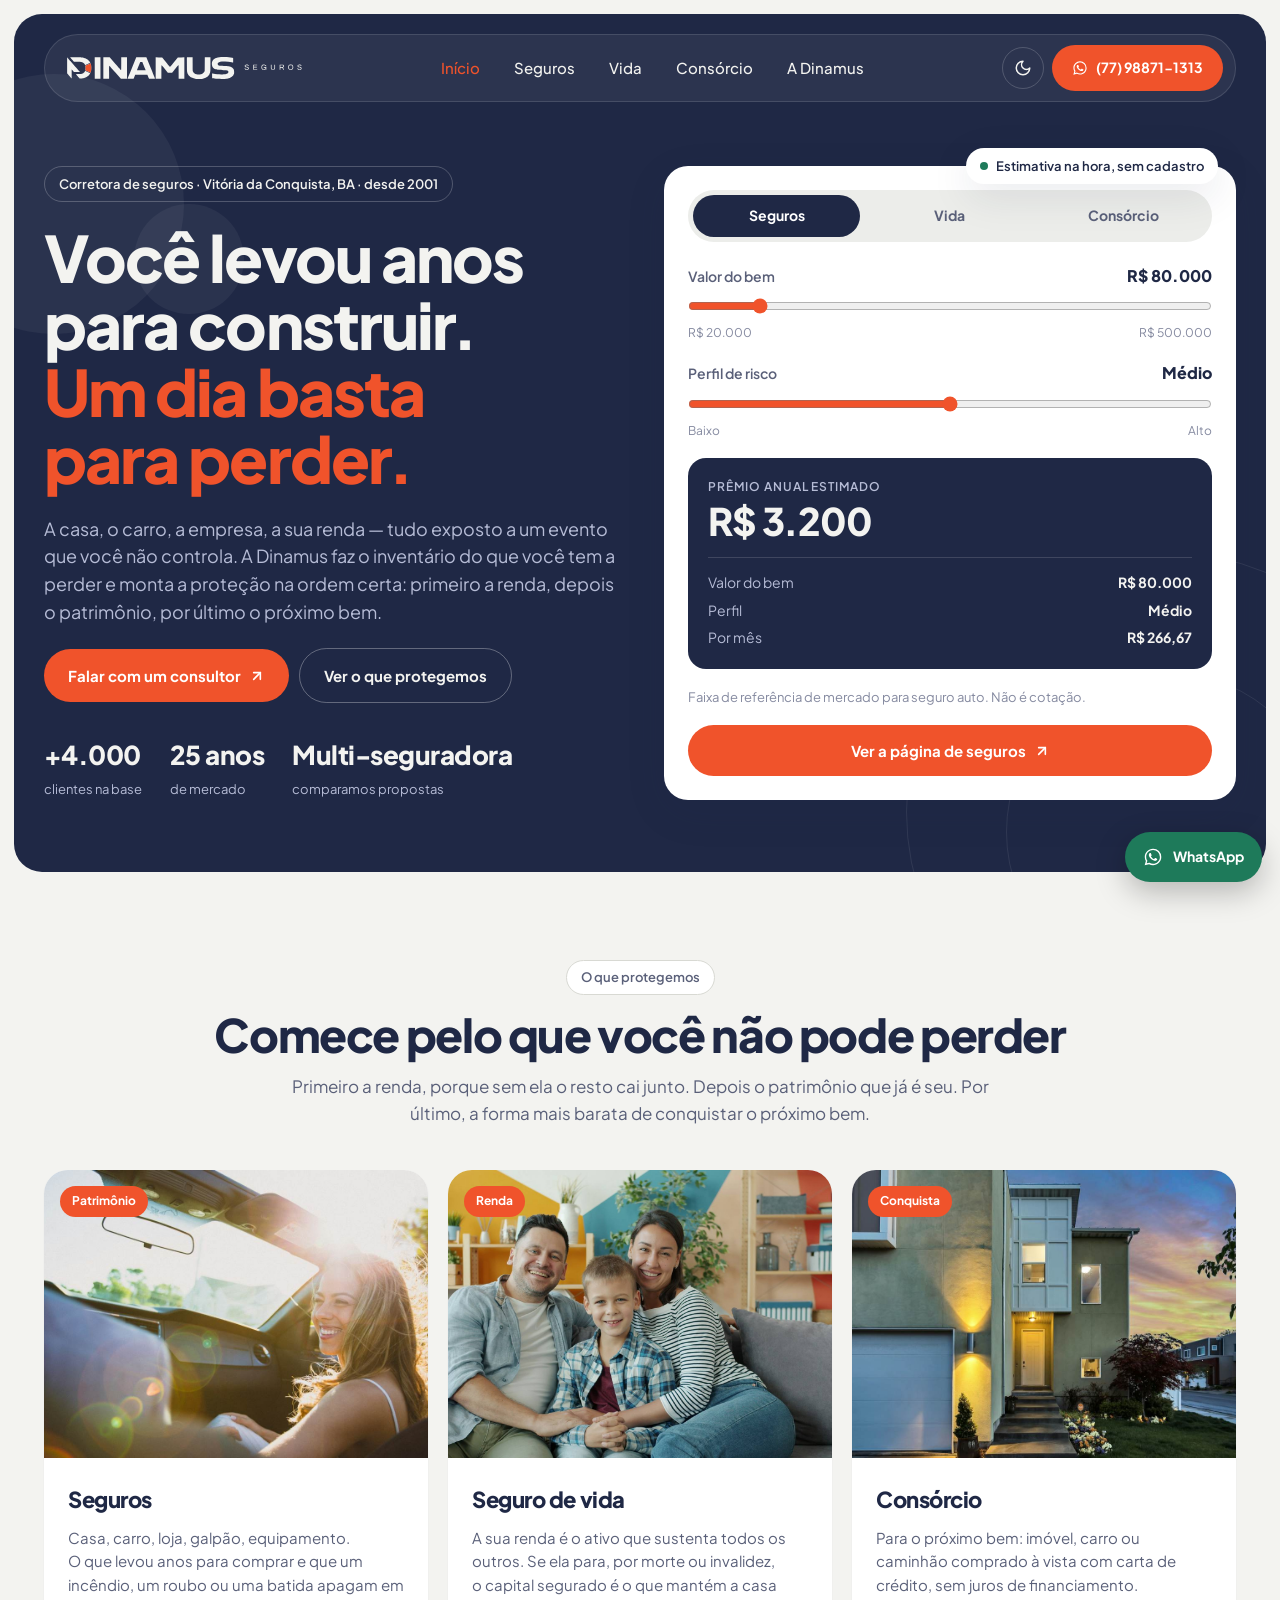
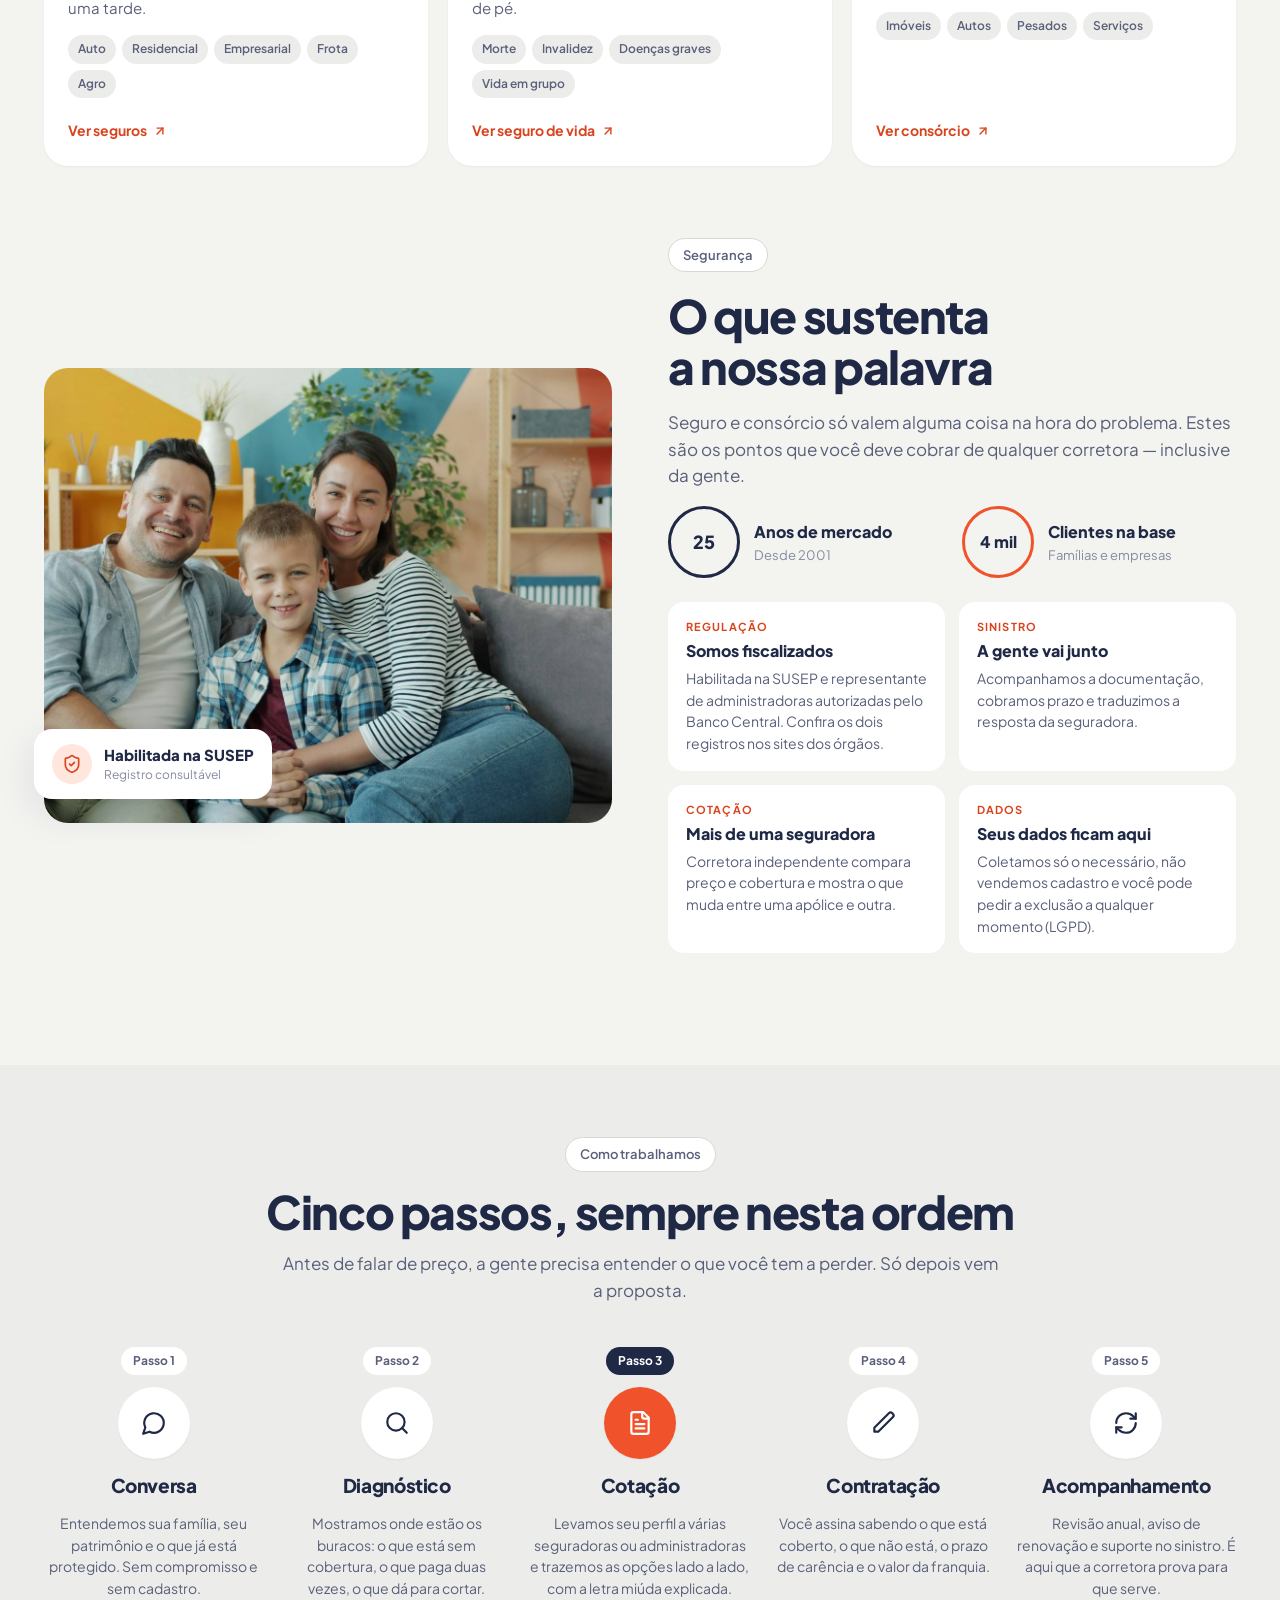
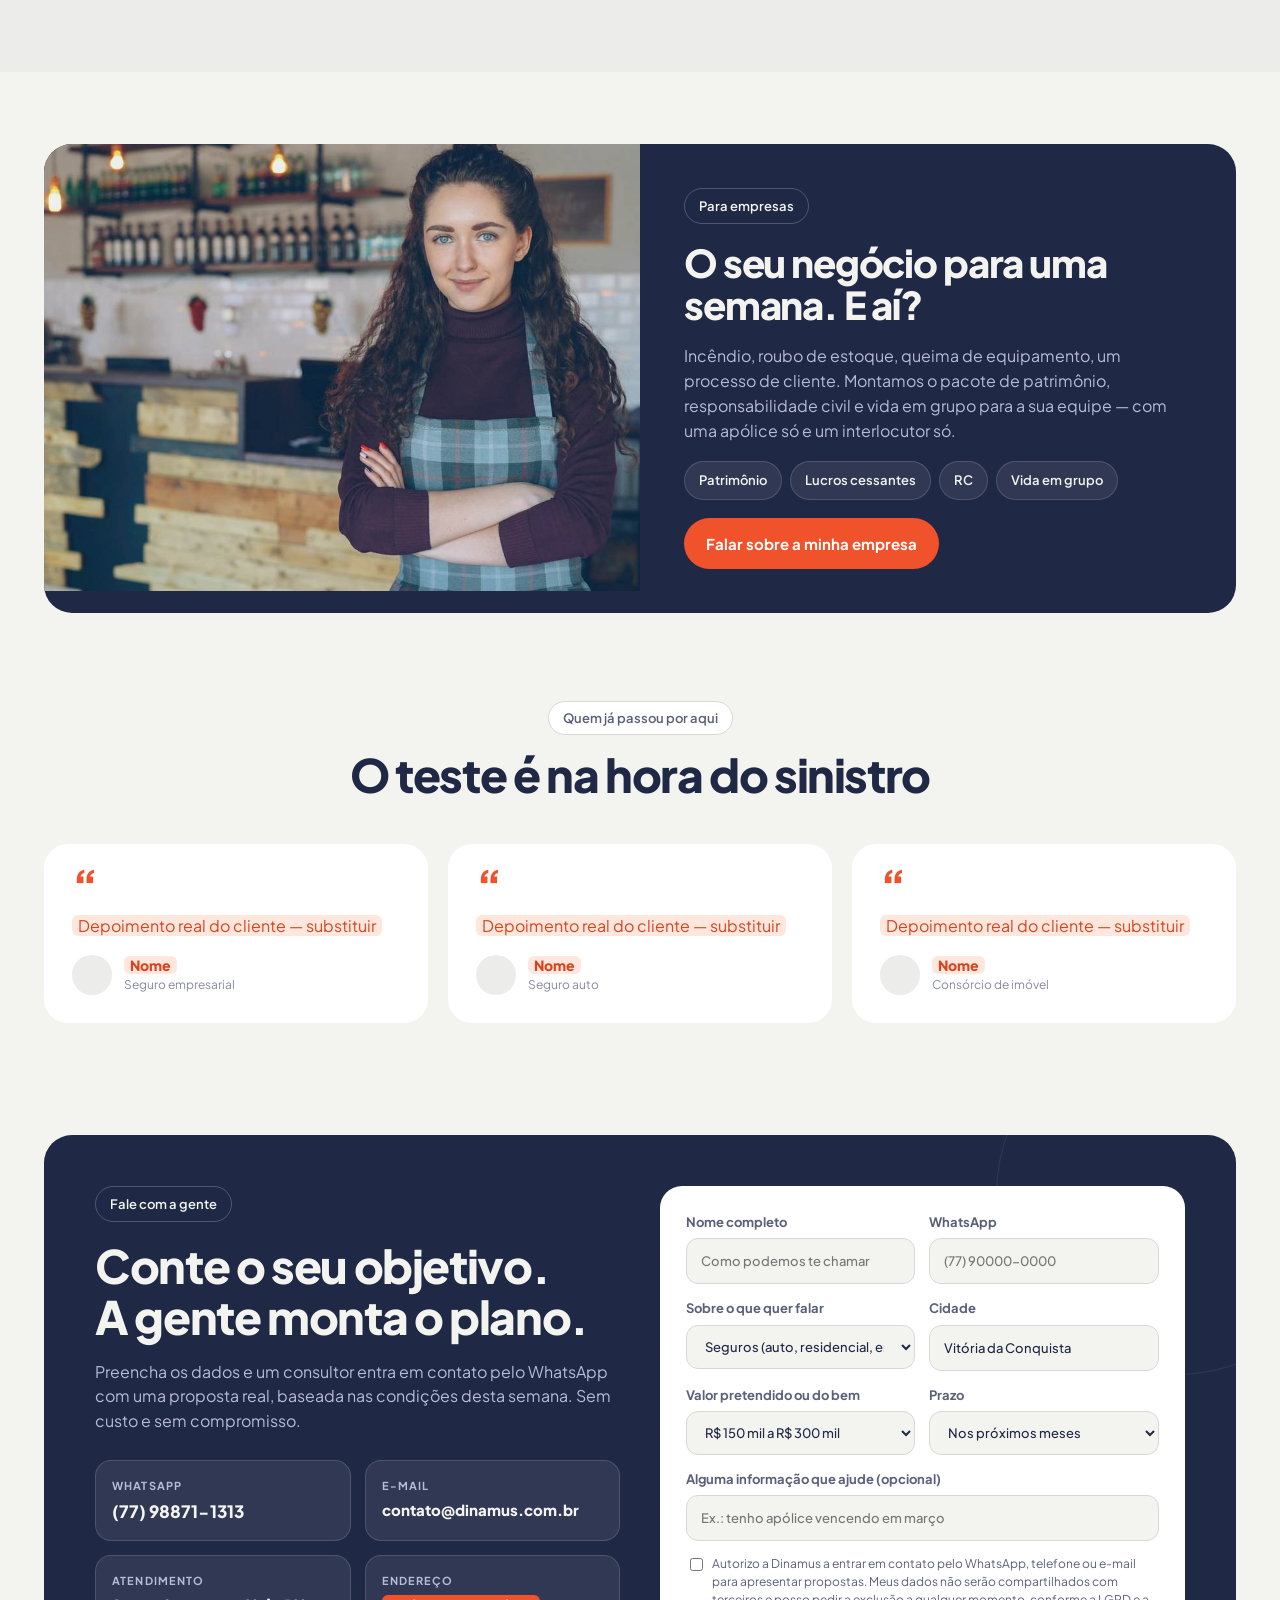
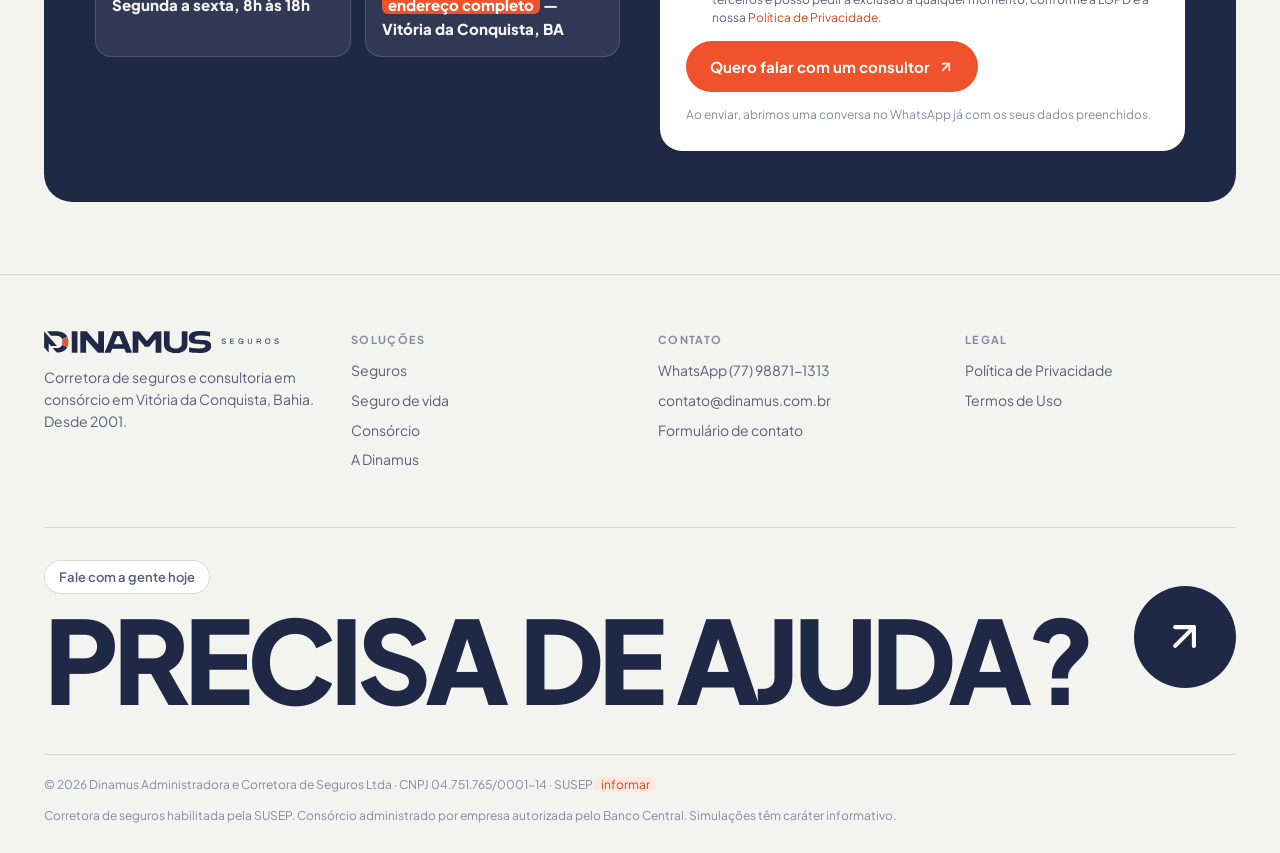
==== commit ec7d49ea: "Novo design: páginas estáticas multi-página com simuladores, modo escuro e mobile Recria o protótipo" ====
--- a/index.html
+++ b/index.html
@@ -1,5 +1,5 @@
 <!DOCTYPE html>
-<html lang="pt-BR">
+<html lang="pt-BR" data-theme="light">
 <head>
 <meta charset="utf-8">
 <meta name="viewport" content="width=device-width, initial-scale=1">
@@ -7,2935 +7,251 @@
 <meta name="theme-color" content="#1F2845">
 <meta name="robots" content="index, follow">
 <meta property="og:type" content="website">
-<meta property="og:title" content="Dinamus Seguros">
-<meta property="og:description" content="Seguros, seguro de vida e consórcio em Vitória da Conquista. Desde 2001.">
+<meta property="og:title" content="Dinamus Seguros — Vitória da Conquista">
+<meta property="og:description" content="Dinamus Seguros — corretora de seguros e consórcio em Vitória da Conquista (BA) desde 2001. Seguros, seguro de vida e consórcio com simulação na hora.">
 <meta property="og:locale" content="pt_BR">
-<link rel="icon" href="data:image/svg+xml,%3Csvg%20xmlns%3D'http%3A%2F%2Fwww.w3.org%2F2000%2Fsvg'%20viewBox%3D'0%200%20100%20100'%3E%3Crect%20width%3D'100'%20height%3D'100'%20rx%3D'14'%20fill%3D'%231F2845'%2F%3E%3Ctext%20x%3D'50'%20y%3D'72'%20font-family%3D'Helvetica%2CArial'%20font-size%3D'64'%20font-weight%3D'bold'%20fill%3D'%23F0532B'%20text-anchor%3D'middle'%3ED%3C%2Ftext%3E%3C%2Fsvg%3E">
-<title>Dinamus Seguros</title>
+<link rel="icon" type="image/svg+xml" href="img/favicon.svg">
+<title>Dinamus Seguros — Vitória da Conquista</title>
 <link rel="preconnect" href="https://fonts.googleapis.com">
 <link rel="preconnect" href="https://fonts.gstatic.com" crossorigin>
-<link rel="stylesheet" href="https://fonts.googleapis.com/css2?family=Archivo:wght@500;600;700;800&family=IBM+Plex+Mono:wght@400;500;600&family=IBM+Plex+Sans:wght@400;500;600&display=swap">
-
-<style>
-/* ============================================================
-   DINAMUS — sistema visual
-   Tokens de marca ficam no bloco :root. Para aplicar o manual
-   da Dinamus, troque apenas --brand-ink, --brand-accent e as
-   famílias tipográficas.
-   ============================================================ */
-:root{
-  /* cor */
-  --brand-ink:#1F2845;
-  --brand-ink-2:#2E3A63;
-  --brand-accent:#F0532B;
-  --brand-accent-soft:#FFE7DE;
-  --ok:#1E7A5A;
-
-  --bg:#F3F3F0;
-  --surface:#FFFFFF;
-  --surface-2:#ECEDEA;
-  --line:#D8D9D3;
-  --line-strong:#B9BBB3;
-  --text:#1F2845;
-  --text-2:#5A6079;
-  --text-3:#858AA0;
-  --on-ink:#F3F3F0;
-  --on-ink-2:#A9AFCB;
-  --panel:#1F2845;
-  --on-panel:#F3F3F0;
-  --on-panel-2:#A9AFCB;
-  --focus:#F0532B;
-
-  /* tipografia */
-  --display:"Archivo","Helvetica Neue",Arial,sans-serif;
-  --body:"IBM Plex Sans","Helvetica Neue",Arial,sans-serif;
-  --mono:"IBM Plex Mono",ui-monospace,SFMono-Regular,Menlo,monospace;
-
-  --step--1:clamp(.78rem,.76rem + .1vw,.84rem);
-  --step-0:clamp(1rem,.97rem + .15vw,1.06rem);
-  --step-1:clamp(1.18rem,1.1rem + .35vw,1.35rem);
-  --step-2:clamp(1.45rem,1.3rem + .7vw,1.85rem);
-  --step-3:clamp(1.85rem,1.55rem + 1.4vw,2.6rem);
-  --step-4:clamp(2.35rem,1.8rem + 2.6vw,4rem);
-  --step-5:clamp(2.2rem,1.55rem + 2.9vw,3.6rem);
-
-  /* layout */
-  --gutter:clamp(1.15rem,4vw,3.5rem);
-  --maxw:1240px;
-  --radius:4px;
-}
-@media (prefers-color-scheme:dark){
-  :root:not([data-theme="light"]){
-    --bg:#0C1030;
-    --surface:#141A40;
-    --surface-2:#1B2250;
-    --line:#2B3366;
-    --line-strong:#3D477F;
-    --text:#EDEEF6;
-    --text-2:#AEB4D2;
-    --text-3:#8087AB;
-    --brand-ink:#EDEEF6;
-    --brand-ink-2:#C7CBE4;
-    --brand-accent:#FF7A4F;
-    --brand-accent-soft:#3A2118;
-    --ok:#4BC49A;
-    --on-ink:#0C1030;
-    --on-ink-2:#4A5388;
-    --panel:#1B2250;
-    --on-panel:#EDEEF6;
-    --on-panel-2:#9AA1C6;
-  }
-}
-:root[data-theme="dark"]{
-  --bg:#0C1030;
-  --surface:#141A40;
-  --surface-2:#1B2250;
-  --line:#2B3366;
-  --line-strong:#3D477F;
-  --text:#EDEEF6;
-  --text-2:#AEB4D2;
-  --text-3:#8087AB;
-  --brand-ink:#EDEEF6;
-  --brand-ink-2:#C7CBE4;
-  --brand-accent:#FF7A4F;
-  --brand-accent-soft:#3A2118;
-  --ok:#4BC49A;
-  --on-ink:#0C1030;
-  --on-ink-2:#4A5388;
-  --panel:#1B2250;
-  --on-panel:#EDEEF6;
-  --on-panel-2:#9AA1C6;
-}
-
-*,*::before,*::after{box-sizing:border-box;}
-html{scroll-behavior:smooth;}
-@media (prefers-reduced-motion:reduce){
-  html{scroll-behavior:auto;}
-  *,*::before,*::after{animation-duration:.001ms !important;animation-iteration-count:1 !important;transition-duration:.001ms !important;}
-}
-body{
-  margin:0;
-  background:var(--bg);
-  color:var(--text);
-  font-family:var(--body);
-  font-size:var(--step-0);
-  line-height:1.6;
-  -webkit-font-smoothing:antialiased;
-}
-h1,h2,h3,h4{font-family:var(--display);font-weight:700;line-height:1.04;letter-spacing:-.02em;text-wrap:balance;margin:0;}
-p{margin:0;}
-a{color:inherit;}
-img,svg{max-width:100%;}
-button,input,select,textarea{font:inherit;color:inherit;}
-:focus-visible{outline:2.5px solid var(--focus);outline-offset:3px;border-radius:2px;}
-
-.wrap{width:100%;max-width:var(--maxw);margin-inline:auto;padding-inline:var(--gutter);}
-.eyebrow{
-  font-family:var(--mono);font-size:var(--step--1);text-transform:uppercase;
-  letter-spacing:.14em;color:var(--text-3);margin:0;
-}
-.lede{font-size:var(--step-1);line-height:1.5;color:var(--text-2);max-width:60ch;}
-.section{padding-block:clamp(3.5rem,8vw,7rem);}
-.section-head{display:flex;flex-direction:column;gap:.9rem;max-width:66ch;}
-.rule{height:1px;background:var(--line);border:0;margin:0;}
-
-/* ---------- botões ---------- */
-.btn{
-  display:inline-flex;align-items:center;justify-content:center;gap:.55rem;
-  padding:.85rem 1.4rem;border-radius:var(--radius);border:1px solid transparent;
-  font-family:var(--display);font-weight:600;font-size:var(--step-0);
-  text-decoration:none;cursor:pointer;transition:transform .12s ease,background .18s ease,border-color .18s ease,color .18s ease;
-}
-.btn:hover{transform:translateY(-1px);}
-.btn:active{transform:translateY(0);}
-.btn-primary{background:var(--brand-accent);color:#FFF;}
-.btn-primary:hover{background:#D8441F;}
-.btn-ghost{background:transparent;color:var(--text);border-color:var(--line-strong);}
-.btn-ghost:hover{border-color:var(--text);}
-.btn-ink{background:var(--brand-ink);color:var(--on-ink);}
-.btn-ink:hover{background:var(--brand-ink-2);}
-.btn-sm{padding:.55rem 1rem;font-size:var(--step--1);}
-
-/* ---------- header ---------- */
-.site-header{
-  position:sticky;top:0;z-index:50;background:color-mix(in srgb,var(--bg) 88%,transparent);
-  backdrop-filter:blur(10px);border-bottom:1px solid var(--line);
-}
-.header-inner{display:flex;align-items:center;gap:1.5rem;height:70px;}
-.brand{display:flex;align-items:center;text-decoration:none;margin-right:auto;color:var(--text);}
-.brand .logo{height:clamp(19px,2.1vw,26px);width:auto;display:block;}
-.site-footer .brand .logo{height:30px;}
-.nav{display:none;gap:1.6rem;align-items:center;}
-.nav a{
-  text-decoration:none;font-size:var(--step--1);letter-spacing:.02em;color:var(--text-2);
-  padding-block:.3rem;border-bottom:1.5px solid transparent;transition:color .15s,border-color .15s;
-}
-.nav a:hover{color:var(--text);border-bottom-color:var(--brand-accent);}
-@media (min-width:960px){.nav{display:flex;}}
-.header-cta{display:none;}
-@media (min-width:720px){.header-cta{display:inline-flex;}}
-
-/* ---------- hero ---------- */
-.hero{padding-block:clamp(2.75rem,7vw,5.5rem) clamp(2.5rem,6vw,4.5rem);}
-.hero-grid{display:grid;gap:clamp(2.5rem,5vw,4rem);align-items:center;}
-@media (min-width:1000px){.hero-grid{grid-template-columns:1.2fr .8fr;}}
-.hero h1{font-size:var(--step-5);font-weight:800;letter-spacing:-.035em;}
-.hero h1 em{font-style:normal;color:var(--brand-accent);}
-.hero-copy{display:flex;flex-direction:column;gap:1.5rem;}
-.hero-actions{display:flex;flex-wrap:wrap;gap:.75rem;}
-.hero-facts{display:flex;flex-wrap:wrap;gap:.5rem 2rem;padding-top:1.4rem;border-top:1px solid var(--line);}
-.fact{display:flex;flex-direction:column;gap:.1rem;}
-.fact b{font-family:var(--display);font-size:var(--step-1);font-weight:700;letter-spacing:-.02em;}
-.fact span{font-family:var(--mono);font-size:.72rem;text-transform:uppercase;letter-spacing:.11em;color:var(--text-3);}
-
-/* motivo visual: o grupo de consórcio */
-.group-panel{
-  background:var(--panel);color:var(--on-panel);border-radius:var(--radius);
-  padding:clamp(1.4rem,3vw,2rem);display:flex;flex-direction:column;gap:1.1rem;
-}
-.group-panel .panel-label{
-  font-family:var(--mono);font-size:.7rem;letter-spacing:.16em;text-transform:uppercase;
-  color:var(--on-panel-2);display:flex;justify-content:space-between;gap:1rem;
-}
-.group-canvas{display:grid;grid-template-columns:repeat(20,1fr);gap:3px;}
-.cell{aspect-ratio:1;background:color-mix(in srgb,var(--on-panel) 14%,transparent);border-radius:1px;}
-.cell.paid{background:color-mix(in srgb,var(--on-panel) 55%,transparent);}
-.cell.win{background:var(--brand-accent);}
-.group-legend{display:flex;flex-wrap:wrap;gap:.4rem 1.2rem;font-size:.78rem;color:var(--on-panel-2);}
-.group-legend i{display:inline-block;width:9px;height:9px;border-radius:1px;margin-right:.4rem;vertical-align:baseline;}
-
-/* ---------- segmentos ---------- */
-.cards{display:grid;gap:1px;background:var(--line);border:1px solid var(--line);margin-top:2.75rem;}
-@media (min-width:820px){.cards{grid-template-columns:repeat(3,1fr);}}
-.card{background:var(--surface);padding:clamp(1.5rem,3vw,2.2rem);display:flex;flex-direction:column;gap:1rem;}
-.card h3{font-size:var(--step-2);}
-.card .card-range{font-family:var(--mono);font-size:var(--step--1);color:var(--brand-accent);letter-spacing:.02em;}
-.card ul{margin:0;padding-left:1.05rem;color:var(--text-2);display:flex;flex-direction:column;gap:.35rem;font-size:.95rem;}
-.card .card-link{
-  margin-top:auto;font-family:var(--display);font-weight:600;font-size:var(--step--1);
-  text-decoration:none;border-bottom:1.5px solid var(--brand-accent);align-self:flex-start;padding-bottom:2px;
-}
-
-/* ---------- como funciona ---------- */
-.steps{display:grid;gap:1px;background:var(--line);border-block:1px solid var(--line);margin-top:2.75rem;}
-@media (min-width:760px){.steps{grid-template-columns:repeat(5,1fr);}}
-.step{background:var(--bg);padding:1.6rem 1.2rem 1.9rem;display:flex;flex-direction:column;gap:.7rem;}
-.step-n{font-family:var(--mono);font-size:.75rem;letter-spacing:.14em;color:var(--brand-accent);}
-.step h3{font-size:var(--step-1);}
-.step p{font-size:.93rem;color:var(--text-2);}
-
-/* ---------- simulador ---------- */
-.sim{background:var(--surface);border:1px solid var(--line);border-radius:var(--radius);overflow:hidden;margin-top:2.5rem;}
-.sim-tabs{display:flex;border-bottom:1px solid var(--line);overflow-x:auto;}
-.sim-tab{
-  flex:1 0 auto;background:transparent;border:0;border-bottom:3px solid transparent;
-  padding:1rem 1.3rem;cursor:pointer;font-family:var(--display);font-weight:600;
-  font-size:var(--step--1);color:var(--text-3);white-space:nowrap;transition:color .15s,border-color .15s,background .15s;
-}
-.sim-tab:hover{color:var(--text);background:var(--surface-2);}
-.sim-tab[aria-selected="true"]{color:var(--text);border-bottom-color:var(--brand-accent);}
-.sim-body{display:grid;gap:0;}
-@media (min-width:900px){.sim-body{grid-template-columns:1fr .85fr;}}
-.sim-controls{padding:clamp(1.4rem,3vw,2.2rem);display:flex;flex-direction:column;gap:1.7rem;}
-.field{display:flex;flex-direction:column;gap:.6rem;}
-.field-top{display:flex;justify-content:space-between;align-items:baseline;gap:1rem;}
-.field label{font-family:var(--mono);font-size:.72rem;letter-spacing:.13em;text-transform:uppercase;color:var(--text-3);}
-.field-value{font-family:var(--display);font-weight:700;font-size:var(--step-2);letter-spacing:-.02em;font-variant-numeric:tabular-nums;}
-input[type=range]{
-  -webkit-appearance:none;appearance:none;width:100%;height:3px;background:var(--line-strong);
-  border-radius:2px;cursor:pointer;
-}
-input[type=range]::-webkit-slider-thumb{
-  -webkit-appearance:none;appearance:none;width:22px;height:22px;border-radius:50%;
-  background:var(--brand-accent);border:3px solid var(--surface);box-shadow:0 0 0 1px var(--brand-accent);
-}
-input[type=range]::-moz-range-thumb{
-  width:22px;height:22px;border-radius:50%;background:var(--brand-accent);
-  border:3px solid var(--surface);box-shadow:0 0 0 1px var(--brand-accent);
-}
-.range-ends{display:flex;justify-content:space-between;font-family:var(--mono);font-size:.7rem;color:var(--text-3);}
-.chips{display:flex;flex-wrap:wrap;gap:.5rem;}
-.chip{
-  background:transparent;border:1px solid var(--line-strong);border-radius:var(--radius);
-  padding:.5rem .9rem;cursor:pointer;font-family:var(--mono);font-size:.82rem;
-  color:var(--text-2);transition:all .15s;
-}
-.chip:hover{border-color:var(--text);color:var(--text);}
-.chip[aria-pressed="true"]{background:var(--brand-ink);border-color:var(--brand-ink);color:var(--on-ink);}
-.sim-result{
-  background:var(--panel);color:var(--on-panel);padding:clamp(1.4rem,3vw,2.2rem);
-  display:flex;flex-direction:column;gap:1.4rem;
-}
-.result-main .result-label{font-family:var(--mono);font-size:.72rem;letter-spacing:.13em;text-transform:uppercase;color:var(--on-panel-2);}
-.result-main .result-number{
-  font-family:var(--display);font-weight:800;font-size:var(--step-4);letter-spacing:-.035em;
-  line-height:1;margin-top:.35rem;font-variant-numeric:tabular-nums;
-}
-.result-rows{display:flex;flex-direction:column;gap:.1rem;}
-.result-row{
-  display:flex;justify-content:space-between;gap:1rem;padding-block:.6rem;
-  border-top:1px solid color-mix(in srgb,var(--on-panel) 18%,transparent);
-  font-size:.9rem;font-variant-numeric:tabular-nums;
-}
-.result-row span:first-child{color:var(--on-panel-2);}
-.result-row b{font-weight:600;font-family:var(--mono);}
-.result-compare{
-  background:color-mix(in srgb,var(--on-panel) 10%,transparent);border-radius:var(--radius);
-  padding:.95rem 1.1rem;font-size:.88rem;color:var(--on-panel-2);
-}
-.result-compare b{color:var(--on-panel);font-family:var(--mono);}
-.disclaimer{font-size:.78rem;line-height:1.5;color:var(--text-3);margin-top:1.1rem;max-width:78ch;}
-
-/* ---------- comparativo ---------- */
-.table-scroll{overflow-x:auto;margin-top:2.5rem;border:1px solid var(--line);background:var(--surface);}
-table{border-collapse:collapse;width:100%;min-width:640px;}
-th,td{text-align:left;padding:1rem 1.15rem;border-bottom:1px solid var(--line);font-size:.93rem;vertical-align:top;}
-thead th{
-  font-family:var(--mono);font-size:.72rem;letter-spacing:.12em;text-transform:uppercase;
-  color:var(--text-3);font-weight:500;background:var(--surface-2);
-}
-tbody th{font-family:var(--display);font-weight:600;color:var(--text);width:26%;}
-td.hl{background:var(--brand-accent-soft);color:var(--text);}
-tbody tr:last-child th,tbody tr:last-child td{border-bottom:0;}
-
-/* ---------- sobre ---------- */
-.about{display:grid;gap:clamp(2rem,4vw,3.5rem);}
-@media (min-width:900px){.about{grid-template-columns:1fr 1fr;align-items:start;}}
-.about-list{display:flex;flex-direction:column;gap:0;border-top:1px solid var(--line);}
-.about-item{display:flex;gap:1.2rem;padding-block:1.15rem;border-bottom:1px solid var(--line);}
-.about-item b{font-family:var(--mono);font-size:.75rem;letter-spacing:.1em;color:var(--brand-accent);min-width:8.5rem;padding-top:.2rem;text-transform:uppercase;}
-.about-item p{color:var(--text-2);font-size:.95rem;}
-
-/* ---------- faq ---------- */
-.faq{margin-top:2.5rem;border-top:1px solid var(--line);}
-details{border-bottom:1px solid var(--line);}
-summary{
-  cursor:pointer;list-style:none;padding-block:1.25rem;display:flex;gap:1rem;align-items:baseline;
-  font-family:var(--display);font-weight:600;font-size:var(--step-1);letter-spacing:-.015em;
-}
-summary::-webkit-details-marker{display:none;}
-summary::after{content:"+";margin-left:auto;color:var(--brand-accent);font-weight:600;font-size:1.4rem;line-height:1;}
-details[open] summary::after{content:"–";}
-details p{padding-bottom:1.4rem;color:var(--text-2);max-width:70ch;font-size:.96rem;}
-
-/* ---------- contato ---------- */
-.contact{background:var(--panel);color:var(--on-panel);}
-.contact .eyebrow{color:var(--on-panel-2);}
-.contact h2{color:var(--on-panel);}
-.contact-grid{display:grid;gap:clamp(2rem,4vw,3.5rem);}
-@media (min-width:900px){.contact-grid{grid-template-columns:.85fr 1.15fr;}}
-.contact-copy p{color:var(--on-panel-2);}
-.contact-ways{display:flex;flex-direction:column;gap:.9rem;margin-top:1.8rem;}
-.contact-way{display:flex;flex-direction:column;gap:.15rem;}
-.contact-way span{font-family:var(--mono);font-size:.7rem;letter-spacing:.14em;text-transform:uppercase;color:var(--on-panel-2);}
-.contact-way a,.contact-way strong{color:var(--on-panel);text-decoration:none;font-size:1.02rem;font-weight:500;}
-.contact-way a:hover{border-bottom:1px solid var(--brand-accent);}
-form{display:grid;gap:1.1rem;}
-.form-row{display:grid;gap:1.1rem;}
-@media (min-width:640px){.form-row{grid-template-columns:1fr 1fr;}}
-.form-field{display:flex;flex-direction:column;gap:.45rem;}
-.form-field label{font-family:var(--mono);font-size:.7rem;letter-spacing:.13em;text-transform:uppercase;color:var(--on-panel-2);}
-.form-field input,.form-field select{
-  background:color-mix(in srgb,var(--on-panel) 8%,transparent);
-  border:1px solid color-mix(in srgb,var(--on-panel) 22%,transparent);
-  color:var(--on-panel);padding:.85rem .95rem;border-radius:var(--radius);
-}
-.form-field input::placeholder{color:color-mix(in srgb,var(--on-panel) 45%,transparent);}
-.form-field select option{color:#1F2845;background:#FFF;}
-.consent{display:flex;gap:.7rem;align-items:flex-start;font-size:.82rem;color:var(--on-panel-2);line-height:1.45;}
-.consent input{margin-top:.25rem;accent-color:var(--brand-accent);width:1.05rem;height:1.05rem;flex:none;}
-.form-note{font-size:.8rem;color:var(--on-panel-2);}
-
-/* ---------- footer ---------- */
-.site-footer{background:var(--bg);border-top:1px solid var(--line);padding-block:3rem 2.5rem;}
-.footer-grid{display:grid;gap:2rem;}
-@media (min-width:820px){.footer-grid{grid-template-columns:1.4fr 1fr 1fr;}}
-.footer-col h4{font-family:var(--mono);font-size:.7rem;letter-spacing:.15em;text-transform:uppercase;color:var(--text-3);font-weight:500;margin-bottom:.9rem;}
-.footer-col ul{list-style:none;margin:0;padding:0;display:flex;flex-direction:column;gap:.5rem;font-size:.92rem;}
-.footer-col a{text-decoration:none;color:var(--text-2);}
-.footer-col a:hover{color:var(--brand-accent);}
-.legal{margin-top:2.5rem;padding-top:1.5rem;border-top:1px solid var(--line);font-size:.78rem;line-height:1.6;color:var(--text-3);display:flex;flex-direction:column;gap:.8rem;}
-.placeholder{
-  background:var(--brand-accent-soft);color:var(--text);border-radius:2px;padding:0 .28em;
-  font-family:var(--mono);font-size:.9em;
-}
-
-/* whatsapp flutuante */
-.wa-float{
-  position:fixed;right:clamp(1rem,3vw,2rem);bottom:clamp(1rem,3vw,2rem);z-index:60;
-  display:inline-flex;align-items:center;gap:.55rem;background:var(--brand-accent);color:#FFF;
-  text-decoration:none;font-family:var(--display);font-weight:600;font-size:.92rem;
-  padding:.85rem 1.15rem;border-radius:999px;box-shadow:0 8px 24px rgba(0,0,0,.22);
-  transition:transform .15s ease;
-}
-.wa-float:hover{transform:translateY(-2px);}
-.wa-float svg{flex:none;}
-@media (max-width:520px){.wa-float span{display:none;}.wa-float{padding:.95rem;}}
-.skip{position:absolute;left:-9999px;}
-.skip:focus{left:1rem;top:1rem;position:fixed;z-index:100;background:var(--brand-accent);color:#fff;padding:.7rem 1rem;border-radius:var(--radius);}
-/* ============ multipágina ============ */
-.page{display:none;}
-.page.is-active{display:block;animation:pgin .32s ease both;}
-@keyframes pgin{from{opacity:0;transform:translateY(6px)}to{opacity:1;transform:none}}
-@media (prefers-reduced-motion:reduce){.page.is-active{animation:none;}}
-
-.nav a[aria-current="page"]{color:var(--text);border-bottom-color:var(--brand-accent);}
-.menu-btn{display:inline-flex;align-items:center;justify-content:center;background:transparent;border:1px solid var(--line-strong);border-radius:var(--radius);width:40px;height:40px;cursor:pointer;}
-@media (min-width:960px){.menu-btn{display:none;}}
-.nav-mobile{display:none;border-top:1px solid var(--line);background:var(--bg);}
-.nav-mobile.is-open{display:block;}
-@media (min-width:960px){.nav-mobile{display:none !important;}}
-.nav-mobile ul{list-style:none;margin:0;padding:.5rem 0 1rem;display:flex;flex-direction:column;}
-.nav-mobile a{display:block;padding:.8rem 0;text-decoration:none;color:var(--text-2);border-bottom:1px solid var(--line);}
-.nav-mobile a[aria-current="page"]{color:var(--brand-accent);}
-
-/* faixa de credibilidade */
-.trust{border-block:1px solid var(--line);background:var(--surface);}
-.trust-grid{display:grid;gap:1px;background:var(--line);}
-@media (min-width:760px){.trust-grid{grid-template-columns:repeat(4,1fr);}}
-.trust-item{background:var(--surface);padding:1.5rem clamp(1.15rem,2.5vw,1.8rem);display:flex;flex-direction:column;gap:.35rem;}
-.trust-item b{font-family:var(--display);font-size:var(--step-1);font-weight:700;letter-spacing:-.02em;}
-.trust-item span{font-size:.86rem;color:var(--text-2);line-height:1.45;}
-
-/* cards de vertical */
-.verticals{display:grid;gap:1px;background:var(--line);border:1px solid var(--line);margin-top:2.75rem;}
-@media (min-width:900px){.verticals{grid-template-columns:repeat(3,1fr);}}
-.vert{background:var(--surface);padding:clamp(1.6rem,3vw,2.4rem);display:flex;flex-direction:column;gap:1.1rem;text-decoration:none;color:inherit;transition:background .2s;position:relative;}
-.vert:hover{background:var(--surface-2);}
-.vert .vert-icon{width:52px;height:52px;color:var(--brand-accent);}
-.vert h3{font-size:var(--step-2);}
-.vert p{color:var(--text-2);font-size:.95rem;}
-.vert ul{margin:0;padding-left:1.05rem;color:var(--text-2);font-size:.9rem;display:flex;flex-direction:column;gap:.28rem;}
-.vert .vert-go{margin-top:auto;font-family:var(--display);font-weight:600;font-size:var(--step--1);display:inline-flex;align-items:center;gap:.4rem;color:var(--brand-accent);}
-.vert:hover .vert-go{gap:.7rem;}
-
-/* blocos de confiança */
-.assur{display:grid;gap:1px;background:var(--line);border-block:1px solid var(--line);margin-top:2.75rem;}
-@media (min-width:680px){.assur{grid-template-columns:repeat(2,1fr);}}
-@media (min-width:1040px){.assur{grid-template-columns:repeat(4,1fr);}}
-.assur-item{background:var(--bg);padding:1.7rem 1.3rem 2rem;display:flex;flex-direction:column;gap:.6rem;}
-.assur-item h3{font-size:var(--step-1);}
-.assur-item p{font-size:.92rem;color:var(--text-2);}
-.assur-item .assur-tag{font-family:var(--mono);font-size:.7rem;letter-spacing:.13em;text-transform:uppercase;color:var(--brand-accent);}
-
-/* números */
-.stats{display:grid;gap:1px;background:color-mix(in srgb,var(--on-panel) 16%,transparent);}
-@media (min-width:640px){.stats{grid-template-columns:repeat(4,1fr);}}
-.stat{background:var(--panel);padding:1.7rem 1.3rem;display:flex;flex-direction:column;gap:.3rem;}
-.stat b{font-family:var(--display);font-size:var(--step-3);font-weight:800;letter-spacing:-.03em;line-height:1;color:var(--on-panel);}
-.stat span{font-family:var(--mono);font-size:.7rem;letter-spacing:.13em;text-transform:uppercase;color:var(--on-panel-2);}
-
-/* depoimentos */
-.quotes{display:grid;gap:1px;background:var(--line);border:1px solid var(--line);margin-top:2.5rem;}
-@media (min-width:820px){.quotes{grid-template-columns:repeat(3,1fr);}}
-.quote{background:var(--surface);padding:1.7rem;display:flex;flex-direction:column;gap:1rem;}
-.quote p{font-size:1.02rem;line-height:1.55;}
-.quote footer{font-family:var(--mono);font-size:.74rem;letter-spacing:.1em;text-transform:uppercase;color:var(--text-3);margin-top:auto;}
-
-/* ramos / produtos */
-.grid-2{display:grid;gap:1px;background:var(--line);border:1px solid var(--line);margin-top:2.75rem;}
-@media (min-width:700px){.grid-2{grid-template-columns:repeat(2,1fr);}}
-@media (min-width:1040px){.grid-2{grid-template-columns:repeat(3,1fr);}}
-.tile{background:var(--surface);padding:1.6rem 1.5rem 1.9rem;display:flex;flex-direction:column;gap:.7rem;}
-.tile h3{font-size:var(--step-1);}
-.tile p{font-size:.93rem;color:var(--text-2);}
-.tile .tile-cov{font-family:var(--mono);font-size:.74rem;color:var(--brand-accent);letter-spacing:.04em;}
-
-/* mitos */
-.myths{margin-top:2.5rem;display:flex;flex-direction:column;gap:1px;background:var(--line);border-block:1px solid var(--line);}
-.myth{background:var(--bg);padding:1.3rem 0;display:grid;gap:.5rem 1.6rem;}
-@media (min-width:820px){.myth{grid-template-columns:1fr 1.25fr;align-items:baseline;padding-inline:1.4rem;}}
-@media (max-width:819px){.myth{padding-inline:1.2rem;}}
-.myth .m-claim{font-family:var(--display);font-weight:600;font-size:var(--step-1);color:var(--text-3);text-decoration:line-through;text-decoration-color:var(--brand-accent);text-decoration-thickness:2px;}
-.myth .m-truth{color:var(--text-2);font-size:.95rem;}
-
-/* cadastro */
-.lead-panel{background:var(--panel);color:var(--on-panel);border-radius:var(--radius);padding:clamp(1.5rem,3vw,2.4rem);}
-.lead-panel .eyebrow{color:var(--on-panel-2);}
-.lead-panel h3{color:var(--on-panel);font-size:var(--step-2);margin-block:.5rem .4rem;}
-.lead-panel > p{color:var(--on-panel-2);font-size:.95rem;margin-bottom:1.4rem;}
-.lead-panel label{font-family:var(--mono);font-size:.7rem;letter-spacing:.13em;text-transform:uppercase;color:var(--on-panel-2);}
-.lead-panel input,.lead-panel select,.lead-panel textarea{
-  background:color-mix(in srgb,var(--on-panel) 8%,transparent);
-  border:1px solid color-mix(in srgb,var(--on-panel) 22%,transparent);
-  color:var(--on-panel);padding:.85rem .95rem;border-radius:var(--radius);width:100%;
-}
-.lead-panel input::placeholder,.lead-panel textarea::placeholder{color:color-mix(in srgb,var(--on-panel) 45%,transparent);}
-.lead-panel option{color:#1F2845;background:#FFF;}
-.lead-panel .consent{color:var(--on-panel-2);}
-.lead-panel .form-note{color:var(--on-panel-2);}
-
-/* simulação universal */
-.simbox{background:var(--surface);border:1px solid var(--line);border-radius:var(--radius);overflow:hidden;margin-top:2.5rem;}
-.simbox-grid{display:grid;}
-@media (min-width:960px){.simbox-grid{grid-template-columns:1.05fr .95fr;}}
-.simbox-side{padding:clamp(1.4rem,3vw,2.2rem);display:flex;flex-direction:column;gap:1.5rem;}
-.readout{background:var(--panel);color:var(--on-panel);padding:clamp(1.4rem,3vw,2.2rem);display:flex;flex-direction:column;gap:1.3rem;}
-.readout .r-label{font-family:var(--mono);font-size:.72rem;letter-spacing:.13em;text-transform:uppercase;color:var(--on-panel-2);}
-.readout .r-big{font-family:var(--display);font-weight:800;font-size:var(--step-4);letter-spacing:-.035em;line-height:1;margin-top:.35rem;font-variant-numeric:tabular-nums;}
-.readout .r-note{font-size:.86rem;color:var(--on-panel-2);line-height:1.5;}
-.mini-rows{display:flex;flex-direction:column;}
-.mini-row{display:flex;justify-content:space-between;gap:1rem;padding-block:.55rem;border-top:1px solid color-mix(in srgb,var(--on-panel) 18%,transparent);font-size:.88rem;font-variant-numeric:tabular-nums;}
-.mini-row span{color:var(--on-panel-2);}
-.mini-row b{font-family:var(--mono);font-weight:600;}
-
-/* passos numerados genéricos */
-.flow{display:grid;gap:1px;background:var(--line);border-block:1px solid var(--line);margin-top:2.75rem;}
-@media (min-width:760px){.flow{grid-template-columns:repeat(5,1fr);}}
-.flow-step{background:var(--surface);padding:1.6rem 1.2rem 1.9rem;display:flex;flex-direction:column;gap:.65rem;}
-.flow-step .fn{font-family:var(--mono);font-size:.75rem;letter-spacing:.14em;color:var(--brand-accent);}
-.flow-step h3{font-size:var(--step-1);}
-.flow-step p{font-size:.92rem;color:var(--text-2);}
-
-.crumb{font-family:var(--mono);font-size:.72rem;letter-spacing:.13em;text-transform:uppercase;color:var(--text-3);display:flex;gap:.5rem;align-items:center;}
-.crumb a{text-decoration:none;color:var(--text-3);}
-.crumb a:hover{color:var(--brand-accent);}
-
-
-/* normaliza os marcadores de conteúdo pendente em qualquer contexto */
-span.placeholder{
-  font-family:var(--mono);font-size:.92em;letter-spacing:normal;text-transform:none;
-  background:var(--brand-accent-soft);color:var(--text);border-radius:2px;padding:0 .28em;
-}
-.stat > span{font-family:var(--mono);font-size:.7rem;letter-spacing:.13em;text-transform:uppercase;color:var(--on-panel-2);}
-.contact-way > span{font-family:var(--mono);font-size:.7rem;letter-spacing:.14em;text-transform:uppercase;color:var(--on-panel-2);}
-
-/* inventário de patrimônio do herói */
-.asset-list{list-style:none;margin:0;padding:0;display:flex;flex-direction:column;gap:1px;
-  background:color-mix(in srgb,var(--on-panel) 16%,transparent);}
-.asset{background:var(--panel);display:grid;grid-template-columns:1fr auto;gap:.15rem .9rem;
-  padding:.8rem .2rem;align-items:baseline;}
-@media (min-width:420px){.asset{grid-template-columns:1fr auto auto;}}
-.asset .a-name{font-size:.98rem;}
-.asset .a-val{font-family:var(--mono);font-size:.86rem;color:var(--on-panel-2);font-variant-numeric:tabular-nums;}
-.asset .a-tag{font-family:var(--mono);font-size:.66rem;letter-spacing:.11em;text-transform:uppercase;
-  padding:.2rem .45rem;border-radius:2px;white-space:nowrap;justify-self:start;}
-@media (min-width:420px){.asset .a-tag{justify-self:end;}}
-.asset .a-tag.ok{background:color-mix(in srgb,var(--on-panel) 16%,transparent);color:var(--on-panel-2);}
-.asset .a-tag.gap{background:var(--brand-accent);color:#fff;}
-
-/* subtítulos temáticos do FAQ */
-.faq-group{
-  font-family:var(--mono);font-size:.72rem;letter-spacing:.15em;text-transform:uppercase;
-  color:var(--brand-accent);margin:2.4rem 0 0;padding-bottom:.55rem;
-}
-.faq-group + .faq{margin-top:0;}
-
-/* ilustrações */
-:root{
-  --illo-bg:#E7E9E4; --illo-ground:#D6D9D2;
-  --illo-ink:#1F2845; --illo-soft:#BFC4C0; --illo-accent:#F0532B;
-}
-@media (prefers-color-scheme:dark){
-  :root:not([data-theme="light"]){
-    --illo-bg:#1B2250; --illo-ground:#151B41;
-    --illo-ink:#E6E8F4; --illo-soft:#3A4480; --illo-accent:#FF7A4F;
-  }
-}
-:root[data-theme="dark"]{
-  --illo-bg:#1B2250; --illo-ground:#151B41;
-  --illo-ink:#E6E8F4; --illo-soft:#3A4480; --illo-accent:#FF7A4F;
-}
-.illo{display:block;width:100%;height:100%;object-fit:cover;}
-.media{display:block;aspect-ratio:16/10;overflow:hidden;background:var(--illo-bg);}
-.tile{--pad:clamp(1.5rem,2.6vw,2rem);padding:var(--pad);}
-.tile > .media{margin:calc(var(--pad) * -1) calc(var(--pad) * -1) .5rem;}
-.vert{--pad:clamp(1.6rem,3vw,2.4rem);padding:var(--pad);}
-.vert > .media{margin:calc(var(--pad) * -1) calc(var(--pad) * -1) .6rem;aspect-ratio:16/9;}
-.band{margin-top:2.75rem;border:1px solid var(--line);display:grid;}
-@media (min-width:860px){.band{grid-template-columns:1.05fr .95fr;}}
-.band .media{aspect-ratio:16/9;height:100%;}
-.band-copy{padding:clamp(1.6rem,3vw,2.6rem);display:flex;flex-direction:column;gap:.9rem;justify-content:center;background:var(--surface);}
-.band-copy h3{font-size:var(--step-2);}
-.band-copy p{color:var(--text-2);font-size:.96rem;}
-
-/* grades com número fixo de itens — evita célula vazia no fim */
-.flow--6{grid-template-columns:1fr;}
-@media (min-width:620px){.flow--6{grid-template-columns:repeat(2,1fr);}}
-@media (min-width:900px){.flow--6{grid-template-columns:repeat(3,1fr);}}
-@media (min-width:1240px){.flow--6{grid-template-columns:repeat(6,1fr);}}
-.flow--4{grid-template-columns:1fr;}
-@media (min-width:620px){.flow--4{grid-template-columns:repeat(2,1fr);}}
-@media (min-width:1000px){.flow--4{grid-template-columns:repeat(4,1fr);}}
-
-/* foto real substituindo a ilustração */
-.foto{width:100%;height:100%;object-fit:cover;display:block;}
-
-/* herói com foto e painel sobreposto */
-.hero-shot{display:flex;flex-direction:column;}
-.hero-shot .hero-photo{aspect-ratio:4/3;border-radius:var(--radius);}
-.hero-shot .hero-overlay{position:relative;z-index:1;}
-@media (min-width:640px){
-  .hero-shot .hero-photo{aspect-ratio:16/9;}
-  .hero-shot .hero-overlay{margin:-3.2rem 1.4rem 0;box-shadow:0 14px 34px rgba(15,20,45,.22);}
-}
-
-/* páginas legais */
-.legal-doc .wrap{max-width:860px;}
-.legal-doc .lede{max-width:68ch;}
-.doc-meta{font-family:var(--mono);font-size:.74rem;letter-spacing:.08em;color:var(--text-3);
-  margin-top:1.1rem;padding-top:1.1rem;border-top:1px solid var(--line);}
-.doc{margin-top:2.4rem;display:flex;flex-direction:column;gap:.2rem;}
-.doc h2{font-size:var(--step-2);margin-top:2.6rem;display:flex;gap:.9rem;align-items:baseline;}
-.doc h2:first-child{margin-top:0;}
-.doc h2 .n{font-family:var(--mono);font-size:.85rem;color:var(--brand-accent);font-weight:500;
-  letter-spacing:.06em;flex:none;padding-top:.15rem;}
-.doc h3{font-size:var(--step-0);margin-top:1.6rem;color:var(--text);}
-.doc p{margin-top:.9rem;color:var(--text-2);max-width:72ch;line-height:1.68;}
-.doc p strong{color:var(--text);}
-.doc ul{margin:.9rem 0 0;padding-left:1.15rem;display:flex;flex-direction:column;gap:.5rem;
-  color:var(--text-2);max-width:72ch;line-height:1.6;}
-.doc a{color:var(--brand-accent);text-decoration:underline;text-underline-offset:3px;}
-.doc .table-scroll{margin-top:1.4rem;}
-.doc table th[scope=row]{font-family:var(--body);font-weight:500;color:var(--text-2);width:58%;}
-</style>
+<link rel="stylesheet" href="https://fonts.googleapis.com/css2?family=Plus+Jakarta+Sans:wght@400;500;600;700;800&display=swap">
+<link rel="stylesheet" href="assets/style.css">
+<script>(function(){var t=null;try{t=localStorage.getItem('dinamus-tema')}catch(e){}
+if(t!=='light'&&t!=='dark'){t=window.matchMedia&&matchMedia('(prefers-color-scheme: dark)').matches?'dark':'light'}
+document.documentElement.setAttribute('data-theme',t)})();</script>
 </head>
 <body>
-<header class="site-header">
-  <div class="wrap header-inner">
-    <a class="brand" href="#/" aria-label="Dinamus Seguros, início">
-      <svg class="logo" xmlns="http://www.w3.org/2000/svg" viewBox="0 0 1958.3 183.0" role="img" aria-label="Dinamus Seguros"><defs>
-    <mask id="g-hd" maskUnits="userSpaceOnUse" x="0" y="0" width="832.0" height="736.0">
-      <rect x="0" y="0" width="832.0" height="736.0" fill="#fff"/><rect x="420.0" y="356.0" width="900.0" height="24.0" fill="#000" transform="rotate(-24.0 420.0 368.0)"/><rect x="420.0" y="356.0" width="900.0" height="24.0" fill="#000" transform="rotate(24.0 420.0 368.0)"/>
-    </mask>
-    <mask id="w-hd" maskUnits="userSpaceOnUse" x="0" y="0" width="832.0" height="736.0">
-      <rect x="0" y="0" width="832.0" height="736.0" fill="#000"/>
-      <path d="M 420.0 368.0 L 1242.2 1.9 L 1320.0 -532.0 L 1320.0 1268.0 L 1242.2 734.1 Z" fill="#fff"/><rect x="420.0" y="356.0" width="900.0" height="24.0" fill="#000" transform="rotate(-24.0 420.0 368.0)"/><rect x="420.0" y="356.0" width="900.0" height="24.0" fill="#000" transform="rotate(24.0 420.0 368.0)"/>
-    </mask>
-  </defs><g transform="scale(0.24864)"><g mask="url(#g-hd)" fill="currentColor"><g transform="translate(0.000000,736.000000) scale(0.100000,-0.100000)"><path d="M1060 7228 l0 -13 55 -60 56 -60 69 -76 70 -77 55 -66 54 -66 13 -14
-13 -13 74 -82 73 -81 54 -65 53 -65 13 -14 13 -13 74 -82 73 -81 55 -67 55
--68 7 -5 6 -5 85 -96 85 -95 88 -102 88 -102 982 -1 982 0 75 -9 75 -9 115
--14 115 -14 75 -17 75 -17 65 -20 65 -19 15 0 16 0 19 -14 20 -13 35 -8 35 -8
-35 -18 35 -19 13 0 14 0 25 -20 26 -20 18 0 18 0 7 -11 6 -11 32 -14 31 -15
-42 -27 42 -27 53 -37 53 -36 35 -31 35 -32 65 -62 65 -63 61 -74 60 -75 40
--60 39 -60 16 -30 16 -30 27 -55 27 -55 18 -40 19 -40 14 -35 14 -35 26 -85
-26 -85 21 -80 20 -80 6 -55 6 -55 15 -75 15 -75 -3 -305 -4 -305 -18 -105 -18
--105 -19 -76 -19 -75 0 -20 -1 -19 -19 -40 -19 -40 -1 -23 0 -22 -20 -37 -20
--38 0 -15 0 -16 -14 -19 -13 -20 -8 -25 -8 -25 -18 -24 -19 -24 0 -13 0 -13
--22 -35 -23 -35 -39 -63 -40 -63 -77 -95 -77 -95 -33 -31 -34 -31 -75 -59 -75
--60 -60 -39 -60 -40 -30 -17 -30 -17 -32 -15 -32 -16 -5 -9 -6 -8 -31 -7 -32
--6 -14 -12 -14 -12 -52 -18 -52 -18 -75 -24 -75 -24 -80 -20 -80 -20 -95 -17
--95 -17 -145 -8 -145 -8 -642 -1 -642 -1 -5 -9 -6 -9 58 -75 58 -75 31 -33 31
--34 64 -68 63 -69 9 -16 9 -17 28 -30 27 -30 44 -49 43 -49 39 -41 38 -41 76
--90 75 -90 11 -11 11 -11 74 -82 73 -81 54 -65 53 -65 13 -14 13 -13 71 -79
-71 -79 60 -70 60 -70 21 -18 21 -19 108 6 108 7 65 4 65 5 160 10 159 10 31
-10 30 9 103 11 102 10 63 14 62 14 60 11 60 11 45 11 45 11 80 20 80 20 85 25
-85 25 25 12 25 13 35 7 35 6 30 14 30 14 75 28 75 28 20 12 20 12 32 7 32 6
-12 15 11 14 18 0 17 0 26 20 25 20 15 0 14 0 26 20 25 20 7 0 6 0 82 47 82 47
-95 63 95 63 25 17 25 17 95 75 95 75 44 41 43 40 52 51 51 51 50 54 51 54 60
-75 59 75 40 55 40 55 48 71 47 70 0 9 0 8 14 16 14 16 30 56 29 57 17 23 16
-23 0 15 0 14 14 16 15 16 30 75 30 76 15 29 16 30 0 13 0 13 20 39 20 39 0 21
-0 20 20 37 20 38 0 14 0 15 19 65 20 66 15 55 15 55 25 125 25 125 6 70 7 69
-9 25 10 25 9 210 9 211 1 145 0 145 -9 185 -9 185 -11 45 -10 45 -11 85 -11
-85 -15 70 -16 70 -19 72 -19 73 0 14 0 15 -26 83 -26 83 -25 70 -26 70 -13 40
--14 40 -14 25 -14 25 -6 32 -7 32 -15 12 -14 11 0 18 0 17 -20 26 -20 25 0 15
-0 14 -20 26 -20 25 0 7 0 7 -41 71 -42 72 -65 100 -66 100 -55 70 -54 70 -41
-46 -41 45 -65 74 -65 73 -87 73 -86 72 -37 33 -37 34 -51 37 -52 37 -96 65
--96 66 -10 0 -11 0 -10 13 -10 12 -64 34 -63 33 -40 24 -40 24 -25 11 -25 11
--41 19 -41 19 -10 0 -11 0 -11 14 -12 15 -32 7 -32 6 -25 14 -25 14 -45 16
--45 16 -115 40 -115 41 -65 19 -65 20 -55 13 -55 13 -70 17 -70 16 -65 15 -65
-15 -95 15 -95 15 -60 9 -60 9 -105 11 -105 11 -75 9 -75 9 -1792 0 -1793 1 0
--12z M47 7213 l-7 -6 0 -2662 0 -2661 23 -31 22 -30 72 -79 71 -79 72 -85
-73 -85 67 -75 68 -75 72 -85 72 -85 51 -55 52 -55 49 -60 50 -60 27 -30 27
--30 54 -60 53 -60 26 -30 27 -30 72 -85 72 -85 51 -55 52 -55 49 -60 50 -60
-65 -72 64 -73 14 0 13 0 0 13 0 12 0 1483 0 1483 14 5 15 6 14 -9 15 -8 56
--68 55 -67 13 -14 13 -13 74 -82 73 -81 54 -65 53 -65 13 -14 13 -13 75 -83
-75 -83 49 -61 48 -61 34 -33 34 -32 10 0 10 0 978 0 977 -1 3 14 3 14 -133
-149 -133 150 -45 54 -44 55 -16 16 -15 16 -74 82 -73 81 -54 65 -53 65 -13 14
--13 13 -74 82 -73 81 -54 65 -53 65 -13 14 -13 13 -74 82 -73 81 -54 65 -53
-65 -13 14 -13 13 -74 82 -73 81 -54 65 -53 65 -13 14 -13 13 -74 82 -73 81
--54 65 -53 65 -13 14 -13 13 -74 82 -73 81 -54 65 -53 65 -13 14 -13 13 -74
-82 -73 81 -54 65 -53 65 -13 14 -13 13 -71 79 -71 79 -69 80 -69 81 -100 114
--100 114 -115 130 -115 131 -69 80 -69 80 -67 75 -68 75 -72 85 -73 85 -67 75
--68 75 -72 85 -72 85 -92 99 -91 98 -9 17 -9 16 -28 30 -27 30 -44 49 -43 49
--60 64 -60 65 -9 16 -9 17 -20 23 -20 22 -7 0 -7 0 -6 -7z"/></g></g><g mask="url(#w-hd)" fill="#F0532B"><g transform="translate(0.000000,736.000000) scale(0.100000,-0.100000)"><path d="M1060 7228 l0 -13 55 -60 56 -60 69 -76 70 -77 55 -66 54 -66 13 -14
-13 -13 74 -82 73 -81 54 -65 53 -65 13 -14 13 -13 74 -82 73 -81 55 -67 55
--68 7 -5 6 -5 85 -96 85 -95 88 -102 88 -102 982 -1 982 0 75 -9 75 -9 115
--14 115 -14 75 -17 75 -17 65 -20 65 -19 15 0 16 0 19 -14 20 -13 35 -8 35 -8
-35 -18 35 -19 13 0 14 0 25 -20 26 -20 18 0 18 0 7 -11 6 -11 32 -14 31 -15
-42 -27 42 -27 53 -37 53 -36 35 -31 35 -32 65 -62 65 -63 61 -74 60 -75 40
--60 39 -60 16 -30 16 -30 27 -55 27 -55 18 -40 19 -40 14 -35 14 -35 26 -85
-26 -85 21 -80 20 -80 6 -55 6 -55 15 -75 15 -75 -3 -305 -4 -305 -18 -105 -18
--105 -19 -76 -19 -75 0 -20 -1 -19 -19 -40 -19 -40 -1 -23 0 -22 -20 -37 -20
--38 0 -15 0 -16 -14 -19 -13 -20 -8 -25 -8 -25 -18 -24 -19 -24 0 -13 0 -13
--22 -35 -23 -35 -39 -63 -40 -63 -77 -95 -77 -95 -33 -31 -34 -31 -75 -59 -75
--60 -60 -39 -60 -40 -30 -17 -30 -17 -32 -15 -32 -16 -5 -9 -6 -8 -31 -7 -32
--6 -14 -12 -14 -12 -52 -18 -52 -18 -75 -24 -75 -24 -80 -20 -80 -20 -95 -17
--95 -17 -145 -8 -145 -8 -642 -1 -642 -1 -5 -9 -6 -9 58 -75 58 -75 31 -33 31
--34 64 -68 63 -69 9 -16 9 -17 28 -30 27 -30 44 -49 43 -49 39 -41 38 -41 76
--90 75 -90 11 -11 11 -11 74 -82 73 -81 54 -65 53 -65 13 -14 13 -13 71 -79
-71 -79 60 -70 60 -70 21 -18 21 -19 108 6 108 7 65 4 65 5 160 10 159 10 31
-10 30 9 103 11 102 10 63 14 62 14 60 11 60 11 45 11 45 11 80 20 80 20 85 25
-85 25 25 12 25 13 35 7 35 6 30 14 30 14 75 28 75 28 20 12 20 12 32 7 32 6
-12 15 11 14 18 0 17 0 26 20 25 20 15 0 14 0 26 20 25 20 7 0 6 0 82 47 82 47
-95 63 95 63 25 17 25 17 95 75 95 75 44 41 43 40 52 51 51 51 50 54 51 54 60
-75 59 75 40 55 40 55 48 71 47 70 0 9 0 8 14 16 14 16 30 56 29 57 17 23 16
-23 0 15 0 14 14 16 15 16 30 75 30 76 15 29 16 30 0 13 0 13 20 39 20 39 0 21
-0 20 20 37 20 38 0 14 0 15 19 65 20 66 15 55 15 55 25 125 25 125 6 70 7 69
-9 25 10 25 9 210 9 211 1 145 0 145 -9 185 -9 185 -11 45 -10 45 -11 85 -11
-85 -15 70 -16 70 -19 72 -19 73 0 14 0 15 -26 83 -26 83 -25 70 -26 70 -13 40
--14 40 -14 25 -14 25 -6 32 -7 32 -15 12 -14 11 0 18 0 17 -20 26 -20 25 0 15
-0 14 -20 26 -20 25 0 7 0 7 -41 71 -42 72 -65 100 -66 100 -55 70 -54 70 -41
-46 -41 45 -65 74 -65 73 -87 73 -86 72 -37 33 -37 34 -51 37 -52 37 -96 65
--96 66 -10 0 -11 0 -10 13 -10 12 -64 34 -63 33 -40 24 -40 24 -25 11 -25 11
--41 19 -41 19 -10 0 -11 0 -11 14 -12 15 -32 7 -32 6 -25 14 -25 14 -45 16
--45 16 -115 40 -115 41 -65 19 -65 20 -55 13 -55 13 -70 17 -70 16 -65 15 -65
-15 -95 15 -95 15 -60 9 -60 9 -105 11 -105 11 -75 9 -75 9 -1792 0 -1793 1 0
--12z M47 7213 l-7 -6 0 -2662 0 -2661 23 -31 22 -30 72 -79 71 -79 72 -85
-73 -85 67 -75 68 -75 72 -85 72 -85 51 -55 52 -55 49 -60 50 -60 27 -30 27
--30 54 -60 53 -60 26 -30 27 -30 72 -85 72 -85 51 -55 52 -55 49 -60 50 -60
-65 -72 64 -73 14 0 13 0 0 13 0 12 0 1483 0 1483 14 5 15 6 14 -9 15 -8 56
--68 55 -67 13 -14 13 -13 74 -82 73 -81 54 -65 53 -65 13 -14 13 -13 75 -83
-75 -83 49 -61 48 -61 34 -33 34 -32 10 0 10 0 978 0 977 -1 3 14 3 14 -133
-149 -133 150 -45 54 -44 55 -16 16 -15 16 -74 82 -73 81 -54 65 -53 65 -13 14
--13 13 -74 82 -73 81 -54 65 -53 65 -13 14 -13 13 -74 82 -73 81 -54 65 -53
-65 -13 14 -13 13 -74 82 -73 81 -54 65 -53 65 -13 14 -13 13 -74 82 -73 81
--54 65 -53 65 -13 14 -13 13 -74 82 -73 81 -54 65 -53 65 -13 14 -13 13 -74
-82 -73 81 -54 65 -53 65 -13 14 -13 13 -71 79 -71 79 -69 80 -69 81 -100 114
--100 114 -115 130 -115 131 -69 80 -69 80 -67 75 -68 75 -72 85 -73 85 -67 75
--68 75 -72 85 -72 85 -92 99 -91 98 -9 17 -9 16 -28 30 -27 30 -44 49 -43 49
--60 64 -60 65 -9 16 -9 17 -20 23 -20 22 -7 0 -7 0 -6 -7z"/></g></g></g><g transform="translate(222.87,0) scale(1.00000)"><g transform="translate(0.000000,184.000000) scale(0.050000,-0.050000)" fill="currentColor"><path d="M21210 3668 c-782 -64 -1256 -280 -1431 -653 -165 -353 -111 -863
-117 -1118 122 -135 237 -207 431 -268 295 -93 564 -123 1343 -147 437 -14 511
--21 590 -56 120 -53 163 -106 175 -214 20 -175 -110 -295 -407 -374 -128 -35
--236 -45 -574 -53 -550 -13 -933 21 -1659 147 l-76 13 6 -386 5 -386 60 -16
-c118 -29 497 -78 846 -109 462 -41 1302 -30 1584 22 668 121 1043 385 1152
-809 47 185 31 546 -31 707 -119 309 -374 477 -856 566 -121 22 -377 37 -825
-48 -728 18 -816 32 -934 150 -58 58 -66 79 -66 171 0 99 6 112 86 188 172 165
-500 224 1144 205 407 -12 742 -47 1100 -116 110 -21 211 -38 225 -38 20 0 25
-84 20 385 l-5 385 -169 34 c-315 63 -744 99 -1251 105 -275 4 -545 3 -600 -1z
-M15528 3611 c-6 -16 -8 -536 -3 -1155 8 -1079 11 -1133 53 -1296 72 -279 165
--445 361 -641 142 -142 203 -187 361 -264 217 -107 475 -181 751 -216 278 -35
-908 -14 1129 38 699 164 1066 488 1225 1084 44 166 45 189 45 1319 l0 1150
--470 0 -470 0 -10 -1140 -10 -1140 -63 -121 c-109 -208 -305 -353 -572 -422
--168 -44 -540 -44 -723 1 -287 69 -503 239 -596 468 -46 114 -46 117 -52 1239
-l-6 1125 -469 0 c-392 0 -472 -5 -481 -29z M165 1845 l5 -1775 475 -5 475 -6
-0 1781 0 1780 -480 0 -480 0 5 -1775z M1600 1840 l0 -1780 480 0 480 0 0 1090
-c0 953 4 1090 30 1090 16 0 459 -490 984 -1090 l953 -1090 507 0 506 0 0 1780
-0 1780 -480 0 -480 0 0 -1060 c0 -996 -2 -1060 -35 -1060 -21 0 -405 423 -963
-1060 l-927 1060 -528 0 -527 0 0 -1780z M6363 1855 c-398 -971 -723 -1772
--723 -1780 0 -9 226 -13 502 -10 l503 5 132 335 133 335 1013 0 1013 0 104
--255 c57 -140 121 -293 141 -340 l37 -85 503 0 c471 0 502 2 490 35 -7 19
--334 820 -727 1780 l-714 1744 -842 1 -842 0 -723 -1765z m1865 680 c73 -179
-199 -491 280 -695 l148 -370 -721 -5 c-397 -3 -724 -2 -728 1 -5 6 366 948
-524 1329 l27 65 169 0 168 0 133 -325z M10320 1840 l0 -1781 475 6 475 5 5
-1125 c5 1092 6 1125 43 1125 27 0 191 -197 535 -640 l496 -640 354 0 355 0 70
-85 c39 47 262 333 497 635 300 387 439 552 470 556 l45 7 5 -1127 5 -1126 475
--5 475 -6 0 1781 0 1781 -544 -6 -543 -5 -616 -780 c-606 -768 -616 -780 -687
--780 -71 0 -82 12 -688 780 l-615 780 -544 5 -543 6 0 -1781z"/></g></g><g transform="translate(1476.87,106)" fill="currentColor"><path d="M20.98 0.74Q17.51 0.74 14.30 0.07Q11.09 -0.61 8.61 -2.14Q6.13 -3.66 4.69 -6.09Q3.25 -8.51 3.25 -12.02Q3.25 -12.37 3.26 -12.67Q3.28 -12.97 3.31 -13.27H9.26Q9.24 -13.06 9.21 -12.66Q9.17 -12.26 9.17 -11.96Q9.17 -9.46 10.67 -7.74Q12.16 -6.03 14.80 -5.17Q17.45 -4.31 20.80 -4.31Q22.27 -4.31 23.90 -4.50Q25.52 -4.69 27.04 -5.16Q28.56 -5.62 29.77 -6.40Q30.98 -7.18 31.70 -8.34Q32.41 -9.50 32.41 -11.15Q32.41 -13.26 31.22 -14.65Q30.03 -16.04 28.04 -16.96Q26.05 -17.88 23.54 -18.59Q21.02 -19.30 18.35 -19.98Q15.69 -20.66 13.17 -21.57Q10.66 -22.47 8.66 -23.78Q6.67 -25.08 5.49 -27.09Q4.30 -29.09 4.30 -31.95Q4.30 -34.59 5.39 -36.70Q6.47 -38.82 8.61 -40.28Q10.75 -41.74 13.89 -42.51Q17.04 -43.28 21.15 -43.28Q24.47 -43.28 27.37 -42.58Q30.26 -41.88 32.47 -40.42Q34.68 -38.95 35.92 -36.70Q37.17 -34.45 37.17 -31.31V-30.56H31.31V-31.50Q31.31 -33.61 30.01 -35.09Q28.71 -36.57 26.46 -37.40Q24.21 -38.22 21.32 -38.22Q17.59 -38.22 15.13 -37.48Q12.68 -36.74 11.47 -35.43Q10.26 -34.13 10.26 -32.41Q10.26 -30.49 11.44 -29.21Q12.63 -27.93 14.64 -27.07Q16.64 -26.21 19.16 -25.53Q21.67 -24.86 24.32 -24.16Q26.98 -23.46 29.49 -22.56Q32.01 -21.65 34.01 -20.30Q36.02 -18.95 37.21 -16.93Q38.39 -14.92 38.39 -12.03Q38.39 -7.52 36.15 -4.69Q33.91 -1.86 30.00 -0.56Q26.08 0.74 20.98 0.74Z M74.96 0.00V-42.53H107.71V-37.44H80.86V-24.32H104.98V-19.23H80.86V-5.09H108.08V0.00Z M163.98 0.74Q153.70 0.74 148.33 -4.64Q142.96 -10.03 142.96 -21.27Q142.96 -28.60 145.44 -33.48Q147.93 -38.36 152.76 -40.82Q157.58 -43.28 164.57 -43.28Q168.86 -43.28 172.40 -42.33Q175.94 -41.39 178.53 -39.50Q181.12 -37.61 182.51 -34.75Q183.90 -31.90 183.90 -28.02H177.90Q177.90 -30.75 176.89 -32.69Q175.88 -34.63 174.07 -35.87Q172.26 -37.11 169.84 -37.67Q167.43 -38.22 164.65 -38.22Q160.95 -38.22 158.05 -37.28Q155.15 -36.34 153.15 -34.34Q151.14 -32.34 150.11 -29.25Q149.07 -26.17 149.07 -21.89V-20.58Q149.07 -14.79 150.83 -11.20Q152.58 -7.60 155.93 -5.96Q159.28 -4.31 164.02 -4.31Q168.79 -4.31 171.87 -5.65Q174.96 -7.00 176.48 -9.73Q178.01 -12.47 178.01 -16.60V-17.37H163.01V-22.36H183.93V0.00H179.51L178.88 -5.37Q177.22 -3.22 174.91 -1.87Q172.60 -0.52 169.85 0.11Q167.09 0.74 163.98 0.74Z M239.30 0.74Q233.90 0.74 230.01 -1.00Q226.12 -2.74 224.04 -6.48Q221.96 -10.23 221.96 -16.09V-42.53H227.88V-15.48Q227.88 -9.93 230.88 -7.13Q233.88 -4.34 239.30 -4.34Q244.81 -4.34 247.92 -7.13Q251.02 -9.93 251.02 -15.48V-42.53H256.89V-16.09Q256.89 -10.23 254.78 -6.48Q252.67 -2.74 248.73 -1.00Q244.80 0.74 239.30 0.74Z M295.31 0.00V-42.53H317.67Q322.04 -42.53 324.91 -40.95Q327.78 -39.36 329.22 -36.56Q330.65 -33.75 330.65 -30.07Q330.65 -25.68 328.65 -22.52Q326.65 -19.36 323.19 -17.97L332.14 0.00H325.67L317.40 -16.95H301.21V0.00ZM301.21 -21.97H317.10Q320.69 -21.97 322.69 -24.14Q324.69 -26.31 324.69 -30.10Q324.69 -32.43 323.83 -34.05Q322.97 -35.67 321.29 -36.56Q319.61 -37.44 317.10 -37.44H301.21Z M387.36 0.74Q380.76 0.74 375.99 -1.69Q371.23 -4.12 368.68 -9.01Q366.14 -13.91 366.14 -21.27Q366.14 -28.68 368.68 -33.55Q371.23 -38.42 375.99 -40.85Q380.76 -43.28 387.36 -43.28Q394.03 -43.28 398.78 -40.85Q403.52 -38.42 406.07 -33.55Q408.61 -28.68 408.61 -21.27Q408.61 -13.91 406.07 -9.01Q403.52 -4.12 398.78 -1.69Q394.03 0.74 387.36 0.74ZM387.36 -4.31Q390.87 -4.31 393.67 -5.27Q396.48 -6.23 398.45 -8.23Q400.43 -10.23 401.48 -13.29Q402.53 -16.36 402.53 -20.58V-21.89Q402.53 -26.14 401.48 -29.22Q400.43 -32.31 398.45 -34.31Q396.48 -36.31 393.67 -37.26Q390.87 -38.22 387.36 -38.22Q383.85 -38.22 381.06 -37.26Q378.27 -36.31 376.30 -34.31Q374.32 -32.31 373.29 -29.22Q372.25 -26.14 372.25 -21.89V-20.58Q372.25 -16.36 373.29 -13.29Q374.32 -10.23 376.30 -8.23Q378.27 -6.23 381.06 -5.27Q383.85 -4.31 387.36 -4.31Z M460.69 0.74Q457.21 0.74 454.00 0.07Q450.79 -0.61 448.31 -2.14Q445.83 -3.66 444.39 -6.09Q442.95 -8.51 442.95 -12.02Q442.95 -12.37 442.97 -12.67Q442.98 -12.97 443.01 -13.27H448.97Q448.94 -13.06 448.91 -12.66Q448.88 -12.26 448.88 -11.96Q448.88 -9.46 450.37 -7.74Q451.86 -6.03 454.51 -5.17Q457.15 -4.31 460.50 -4.31Q461.98 -4.31 463.60 -4.50Q465.23 -4.69 466.74 -5.16Q468.26 -5.62 469.47 -6.40Q470.69 -7.18 471.40 -8.34Q472.11 -9.50 472.11 -11.15Q472.11 -13.26 470.92 -14.65Q469.74 -16.04 467.75 -16.96Q465.76 -17.88 463.24 -18.59Q460.73 -19.30 458.06 -19.98Q455.39 -20.66 452.87 -21.57Q450.36 -22.47 448.37 -23.78Q446.38 -25.08 445.19 -27.09Q444.00 -29.09 444.00 -31.95Q444.00 -34.59 445.09 -36.70Q446.18 -38.82 448.32 -40.28Q450.46 -41.74 453.60 -42.51Q456.74 -43.28 460.85 -43.28Q464.18 -43.28 467.07 -42.58Q469.97 -41.88 472.17 -40.42Q474.38 -38.95 475.63 -36.70Q476.87 -34.45 476.87 -31.31V-30.56H471.01V-31.50Q471.01 -33.61 469.71 -35.09Q468.41 -36.57 466.16 -37.40Q463.91 -38.22 461.02 -38.22Q457.29 -38.22 454.84 -37.48Q452.38 -36.74 451.17 -35.43Q449.96 -34.13 449.96 -32.41Q449.96 -30.49 451.15 -29.21Q452.34 -27.93 454.34 -27.07Q456.35 -26.21 458.86 -25.53Q461.38 -24.86 464.03 -24.16Q466.68 -23.46 469.20 -22.56Q471.71 -21.65 473.72 -20.30Q475.72 -18.95 476.91 -16.93Q478.10 -14.92 478.10 -12.03Q478.10 -7.52 475.86 -4.69Q473.62 -1.86 469.70 -0.56Q465.78 0.74 460.69 0.74Z"/></g></svg>
-    </a>
-    <nav class="nav" aria-label="Principal">
-      <a href="#/" data-nav="home">Início</a>
-      <a href="#/seguros" data-nav="seguros">Seguros</a>
-      <a href="#/vida" data-nav="vida">Vida</a>
-      <a href="#/consorcio" data-nav="consorcio">Consórcio</a>
-      <a href="#/sobre" data-nav="sobre">A Dinamus</a>
-    </nav>
-    <a class="btn btn-primary btn-sm header-cta" href="#contato">Falar com um consultor</a>
-    <button class="menu-btn" id="menuBtn" aria-expanded="false" aria-controls="navMobile" aria-label="Abrir menu">
-      <svg width="20" height="20" viewBox="0 0 24 24" fill="none" stroke="currentColor" stroke-width="2" aria-hidden="true"><path d="M3 6h18M3 12h18M3 18h18"/></svg>
-    </button>
-  </div>
-  <nav class="nav-mobile" id="navMobile" aria-label="Menu">
-    <div class="wrap">
-      <ul>
-        <li><a href="#/" data-nav="home">Início</a></li>
-        <li><a href="#/seguros" data-nav="seguros">Seguros</a></li>
-        <li><a href="#/vida" data-nav="vida">Seguro de vida</a></li>
-        <li><a href="#/consorcio" data-nav="consorcio">Consórcio</a></li>
-        <li><a href="#/sobre" data-nav="sobre">A Dinamus</a></li>
-        <li><a href="#contato">Falar com um consultor</a></li>
-      </ul>
-    </div>
-  </nav>
-</header>
-
-<main id="conteudo">
-<div class="page" id="page-home" data-title="Dinamus Seguros — proteção, consórcio e vida em Vitória da Conquista">
-
-<!-- HERO -->
-<section class="hero">
-  <div class="wrap hero-grid">
-    <div class="hero-copy">
-      <p class="eyebrow">Corretora de seguros · Vitória da Conquista, BA</p>
-      <h1>Você levou anos<br>para construir.<br><em>Um dia basta para perder.</em></h1>
-      <p class="lede">A casa, o carro, a empresa, a sua renda. Tudo isso está exposto a um evento que você não controla — e que, sem seguro, é pago do seu bolso. A Dinamus faz o inventário do que você tem, aponta o que está descoberto e cota em várias seguradoras.</p>
-      <div class="hero-actions">
-        <a class="btn btn-primary" href="#simular">Simular meu seguro</a>
-        <a class="btn btn-ghost" href="#areas">Ver o que protegemos</a>
-      </div>
-      <div class="hero-facts">
-        <div class="fact"><b>+4.000</b><span>Clientes na base</span></div>
-        <div class="fact"><b><span class="placeholder">12</span> seguradoras</b><span>Cotamos e comparamos</span></div>
-        <div class="fact"><b>Sinistro</b><span>Acompanhado por nós</span></div>
-      </div>
-    </div>
-
-    <aside class="hero-shot">
-      <div class="media hero-photo" data-foto="familia"><svg class="illo" viewBox="0 0 400 260" preserveAspectRatio="xMidYMid slice" role="img" aria-hidden="true" focusable="false"><rect width="400" height="260" fill="var(--illo-bg)"/><rect x="0" y="205" width="400" height="55" fill="var(--illo-ground)"/><path d="M200 30 L322 70 v58 c0 48-52 79-122 96 -70-17-122-48-122-96 V70 Z" fill="var(--illo-soft)"/><circle cx="150" cy="122.3" r="14.3" fill="var(--illo-ink)"/><path d="M131.6 200 V160.0 A18.4 18.4 0 0 1 168.4 160.0 V200 Z" fill="var(--illo-ink)"/><circle cx="250" cy="122.3" r="14.3" fill="var(--illo-ink)"/><path d="M231.6 200 V160.0 A18.4 18.4 0 0 1 268.4 160.0 V200 Z" fill="var(--illo-ink)"/><circle cx="200" cy="147.6" r="9.6" fill="var(--illo-accent)"/><path d="M187.6 200 V173.0 A12.4 12.4 0 0 1 212.4 173.0 V200 Z" fill="var(--illo-accent)"/><rect x="118" y="201" width="164" height="4" fill="var(--illo-ink)" opacity=".25"/></svg></div>
-      <div class="group-panel hero-overlay" aria-labelledby="patrimonio-titulo">
-        <div class="panel-label">
-          <span id="patrimonio-titulo">O que você tem a perder</span>
-          <span>exemplo</span>
-        </div>
-        <ul class="asset-list">
-          <li class="asset"><span class="a-name">Sua casa</span><span class="a-val">R$ 380.000</span><span class="a-tag ok">coberto</span></li>
-          <li class="asset"><span class="a-name">Seu carro</span><span class="a-val">R$ 92.000</span><span class="a-tag ok">coberto</span></li>
-          <li class="asset"><span class="a-name">Sua renda</span><span class="a-val">R$ 8.000/mês</span><span class="a-tag gap">sem cobertura</span></li>
-          <li class="asset"><span class="a-name">Seu negócio</span><span class="a-val">R$ 240.000</span><span class="a-tag gap">sem cobertura</span></li>
-        </ul>
-      </div>
-    </aside>
-  </div>
-</section>
-
-<!-- FAIXA DE CREDIBILIDADE -->
-<section class="trust">
-  <div class="wrap" style="padding-inline:0;">
-    <div class="trust-grid">
-      <div class="trust-item">
-        <b>+4.000 clientes na base</b>
-        <span>Famílias e empresas da região que renovam apólice conosco todos os anos. A maior parte chega por indicação de quem já foi atendido.</span>
-      </div>
-      <div class="trust-item">
-        <b>Corretora registrada</b>
-        <span>Registro SUSEP nº <span class="placeholder">informar</span>. Corretagem de seguros é atividade regulada e fiscalizada.</span>
-      </div>
-      <div class="trust-item">
-        <b>Cotação em várias seguradoras</b>
-        <span>Somos independentes. Levamos o seu perfil a <span class="placeholder">12</span> companhias e mostramos preço e cobertura lado a lado.</span>
-      </div>
-      <div class="trust-item">
-        <b>Sinistro acompanhado</b>
-        <span>Você liga para a Dinamus, não para uma central. Montamos a documentação e cobramos o prazo da seguradora.</span>
-      </div>
-    </div>
-  </div>
-</section>
-
-<!-- ÁREAS -->
-<section class="section" id="areas">
-  <div class="wrap">
-    <div class="section-head">
-      <p class="eyebrow">O que protegemos</p>
-      <h2 style="font-size:var(--step-3)">Comece pelo que você não pode perder</h2>
-      <p class="lede">Primeiro a renda, porque sem ela o resto cai junto. Depois o patrimônio que já é seu. Por último, a forma mais barata de conquistar o próximo bem.</p>
-    </div>
-
-    <div class="verticals">
-      <a class="vert" href="#/seguros">
-        <div class="media" data-foto="carro"><svg class="illo" viewBox="0 0 400 260" preserveAspectRatio="xMidYMid slice" role="img" aria-hidden="true" focusable="false"><rect width="400" height="260" fill="var(--illo-bg)"/><circle cx="332" cy="52" r="30" fill="var(--illo-soft)"/><rect x="0" y="205" width="400" height="55" fill="var(--illo-ground)"/><path d="M56 176 q4-34 26-36 h34 l26-30 h84 l26 30 h40 q22 4 26 36 z" fill="var(--illo-ink)"/><path d="M152 138 l18-22 h30 v22 z" fill="var(--illo-bg)"/><path d="M212 116 h28 l18 22 h-46 z" fill="var(--illo-bg)"/><rect x="56" y="176" width="288" height="14" rx="4" fill="var(--illo-ink)"/><rect x="316" y="150" width="26" height="10" rx="3" fill="var(--illo-accent)"/><circle cx="118" cy="190" r="26" fill="var(--illo-ink)"/><circle cx="118" cy="190" r="11" fill="var(--illo-bg)"/><circle cx="286" cy="190" r="26" fill="var(--illo-ink)"/><circle cx="286" cy="190" r="11" fill="var(--illo-bg)"/></svg></div>
-        <h3>Seguros</h3>
-        <p>Casa, carro, loja, galpão, equipamento. O que levou anos para comprar e que um incêndio, um roubo ou uma batida apagam em uma tarde.</p>
-        <ul>
-          <li>Auto e frota</li>
-          <li>Residencial e condomínio</li>
-          <li>Empresarial, RC e equipamentos</li>
-        </ul>
-        <span class="vert-go">Ver seguros →</span>
-      </a>
-
-      <a class="vert" href="#/vida">
-        <div class="media" data-foto="familia"><svg class="illo" viewBox="0 0 400 260" preserveAspectRatio="xMidYMid slice" role="img" aria-hidden="true" focusable="false"><rect width="400" height="260" fill="var(--illo-bg)"/><rect x="0" y="205" width="400" height="55" fill="var(--illo-ground)"/><path d="M200 30 L322 70 v58 c0 48-52 79-122 96 -70-17-122-48-122-96 V70 Z" fill="var(--illo-soft)"/><circle cx="150" cy="122.3" r="14.3" fill="var(--illo-ink)"/><path d="M131.6 200 V160.0 A18.4 18.4 0 0 1 168.4 160.0 V200 Z" fill="var(--illo-ink)"/><circle cx="250" cy="122.3" r="14.3" fill="var(--illo-ink)"/><path d="M231.6 200 V160.0 A18.4 18.4 0 0 1 268.4 160.0 V200 Z" fill="var(--illo-ink)"/><circle cx="200" cy="147.6" r="9.6" fill="var(--illo-accent)"/><path d="M187.6 200 V173.0 A12.4 12.4 0 0 1 212.4 173.0 V200 Z" fill="var(--illo-accent)"/><rect x="118" y="201" width="164" height="4" fill="var(--illo-ink)" opacity=".25"/></svg></div>
-        <h3>Seguro de vida</h3>
-        <p>A sua renda é o ativo que sustenta todos os outros. Se ela para, por morte ou invalidez, o capital segurado é o que mantém a casa de pé.</p>
-        <ul>
-          <li>Vida individual e familiar</li>
-          <li>Invalidez e doenças graves</li>
-          <li>Vida em grupo para empresas</li>
-        </ul>
-        <span class="vert-go">Ver seguro de vida →</span>
-      </a>
-
-      <a class="vert" href="#/consorcio">
-        <div class="media" data-foto="casa"><svg class="illo" viewBox="0 0 400 260" preserveAspectRatio="xMidYMid slice" role="img" aria-hidden="true" focusable="false"><rect width="400" height="260" fill="var(--illo-bg)"/><circle cx="332" cy="52" r="30" fill="var(--illo-soft)"/><rect x="0" y="205" width="400" height="55" fill="var(--illo-ground)"/><rect x="36" y="150" width="52" height="55" fill="var(--illo-soft)"/><rect x="44" y="162" width="14" height="14" fill="var(--illo-bg)"/><rect x="66" y="162" width="14" height="14" fill="var(--illo-bg)"/><path d="M96 122 L186 58 L276 122 Z" fill="var(--illo-ink)"/><rect x="112" y="118" width="148" height="87" fill="var(--illo-ink)"/><rect x="128" y="136" width="34" height="30" fill="var(--illo-bg)"/><rect x="210" y="136" width="34" height="30" fill="var(--illo-bg)"/><rect x="170" y="160" width="34" height="45" fill="var(--illo-accent)"/><circle cx="197" cy="184" r="3" fill="var(--illo-bg)"/><rect x="238" y="70" width="16" height="30" fill="var(--illo-ink)"/><circle cx="308" cy="157.7" r="8.7" fill="var(--illo-ink)"/><path d="M296.8 205 V180.6 A11.2 11.2 0 0 1 319.2 180.6 V205 Z" fill="var(--illo-ink)"/><rect x="288" y="202" width="40" height="4" fill="var(--illo-soft)"/></svg></div>
-        <h3>Consórcio</h3>
-        <p>Para o próximo bem: imóvel, carro ou caminhão comprado à vista com carta de crédito, sem juros de financiamento.</p>
-        <ul>
-          <li>Imóveis até R$ 1,5 milhão</li>
-          <li>Automóveis e utilitários</li>
-          <li>Serviços, energia solar e pesados</li>
-        </ul>
-        <span class="vert-go">Ver consórcio →</span>
-      </a>
-    </div>
-  </div>
-</section>
-
-<!-- POR QUE CONFIAR -->
-<section class="section" id="confianca" style="background:var(--surface-2);">
-  <div class="wrap">
-    <div class="section-head">
-      <p class="eyebrow">Segurança</p>
-      <h2 style="font-size:var(--step-3)">O que sustenta a nossa palavra</h2>
-      <p class="lede">Seguro e consórcio só valem alguma coisa na hora do problema. Estes são os pontos que você deve cobrar de qualquer corretora — inclusive da gente.</p>
-    </div>
-
-    <div class="assur">
-      <div class="assur-item">
-        <p class="assur-tag">Regulação</p>
-        <h3>Somos fiscalizados</h3>
-        <p>Corretora habilitada na SUSEP e representante de administradoras autorizadas pelo Banco Central. Você pode conferir os dois registros nos sites dos órgãos.</p>
-      </div>
-      <div class="assur-item">
-        <p class="assur-tag">Sinistro</p>
-        <h3>A gente vai junto</h3>
-        <p>Abrir sinistro sozinho é onde a maioria das pessoas desiste. Acompanhamos a documentação, cobramos prazo e traduzimos a resposta da seguradora.</p>
-      </div>
-      <div class="assur-item">
-        <p class="assur-tag">Cotação</p>
-        <h3>Mais de uma seguradora</h3>
-        <p>Corretora independente não trabalha para uma companhia só. Comparamos preço e cobertura e mostramos o que muda entre uma apólice e outra.</p>
-      </div>
-      <div class="assur-item">
-        <p class="assur-tag">Dados</p>
-        <h3>Seus dados ficam aqui</h3>
-        <p>Coletamos apenas o necessário para a cotação, não vendemos cadastro e você pode pedir a exclusão a qualquer momento, conforme a LGPD.</p>
-      </div>
-    </div>
-  </div>
-</section>
-
-<!-- NÚMEROS -->
-<section aria-label="Números da Dinamus">
-  <div class="stats">
-    <div class="stat"><b>+4.000</b><span>Clientes na base</span></div>
-    <div class="stat"><b><span class="placeholder">R$ 800 mi</span></b><span>Em patrimônio segurado</span></div>
-    <div class="stat"><b><span class="placeholder">98%</span></b><span>Sinistros acompanhados</span></div>
-    <div class="stat"><b><span class="placeholder">12</span></b><span>Seguradoras parceiras</span></div>
-  </div>
-</section>
-
-<!-- COMO TRABALHAMOS -->
-<section class="section" id="processo">
-  <div class="wrap">
-    <div class="section-head">
-      <p class="eyebrow">Como trabalhamos</p>
-      <h2 style="font-size:var(--step-3)">Cinco passos, sempre nesta ordem</h2>
-      <p class="lede">Antes de falar de preço, a gente precisa entender o que você tem a perder. Só depois vem a proposta.</p>
-    </div>
-    <div class="flow">
-      <div class="flow-step"><p class="fn">01</p><h3>Conversa</h3><p>Entendemos sua família, seu patrimônio e o que já está protegido. Sem compromisso e sem cadastro obrigatório.</p></div>
-      <div class="flow-step"><p class="fn">02</p><h3>Diagnóstico</h3><p>Mostramos onde estão os buracos: o que está sem cobertura, o que está pagando duas vezes, o que dá para cortar.</p></div>
-      <div class="flow-step"><p class="fn">03</p><h3>Cotação</h3><p>Levamos seu perfil a várias seguradoras ou administradoras e trazemos as opções lado a lado, com a letra miúda explicada.</p></div>
-      <div class="flow-step"><p class="fn">04</p><h3>Contratação</h3><p>Você assina sabendo o que está coberto, o que não está, o prazo de carência e o valor da franquia.</p></div>
-      <div class="flow-step"><p class="fn">05</p><h3>Acompanhamento</h3><p>Revisão anual, aviso de renovação e suporte no sinistro. É aqui que a corretora prova para que serve.</p></div>
-    </div>
-  </div>
-</section>
-
-<!-- SIMULAÇÃO RÁPIDA -->
-<section class="section" id="simular" style="background:var(--surface-2);">
-  <div class="wrap">
-    <div class="section-head">
-      <p class="eyebrow">Simulação rápida</p>
-      <h2 style="font-size:var(--step-3)">Comece por aqui</h2>
-      <p class="lede">Escolha a área, ajuste os números e veja uma estimativa na hora. Depois é só deixar seu contato que a gente devolve com valores reais.</p>
-    </div>
-
-    <div class="simbox">
-      <div class="sim-tabs" role="tablist" aria-label="Área da simulação">
-        <button class="sim-tab" role="tab" id="ht-seguros" aria-selected="true" aria-controls="home-sim" data-home-seg="seguros">Seguros</button>
-        <button class="sim-tab" role="tab" id="ht-vida" aria-selected="false" aria-controls="home-sim" data-home-seg="vida">Vida</button>
-        <button class="sim-tab" role="tab" id="ht-consorcio" aria-selected="false" aria-controls="home-sim" data-home-seg="consorcio">Consórcio</button>
-      </div>
-
-      <div class="simbox-grid" id="home-sim" role="tabpanel" aria-labelledby="ht-seguros">
-        <div class="simbox-side">
-          <div class="field">
-            <div class="field-top">
-              <label for="hValor" id="hValorLabel">Valor do crédito</label>
-              <output class="field-value" id="hValorOut">R$ 200.000</output>
-            </div>
-            <input type="range" id="hValor" min="30000" max="1000000" step="10000" value="200000">
-            <div class="range-ends"><span id="hValorMin">R$ 30.000</span><span id="hValorMax">R$ 1.000.000</span></div>
-          </div>
-          <div class="field">
-            <div class="field-top">
-              <label for="hAux" id="hAuxLabel">Prazo</label>
-              <output class="field-value" id="hAuxOut">180 meses</output>
-            </div>
-            <input type="range" id="hAux" min="60" max="220" step="20" value="180">
-            <div class="range-ends"><span id="hAuxMin">60</span><span id="hAuxMax">220</span></div>
-          </div>
-          <p style="font-size:.84rem;color:var(--text-3);line-height:1.5;" id="hHelp">
-            A parcela do consórcio é o crédito acrescido da taxa de administração e do fundo de reserva, dividido pelo prazo. Sem juros.
-          </p>
-        </div>
-
-        <div class="readout" aria-live="polite">
-          <div>
-            <p class="r-label" id="hOutLabel">Parcela estimada</p>
-            <p class="r-big" id="hOut">R$ 0</p>
-          </div>
-          <div class="mini-rows" id="hRows"></div>
-          <p class="r-note" id="hNote">Estimativa de referência, sem valor de proposta.</p>
-          <a class="btn btn-primary" id="hCta" href="#/consorcio">Ver a página de consórcio</a>
-        </div>
-      </div>
-    </div>
-  </div>
-</section>
-
-<!-- BANNER EMPRESAS -->
-<section class="section" id="empresas" style="padding-block:0;">
-  <div class="wrap">
-    <div class="band" style="margin-top:0;">
-      <div class="media" data-foto="loja"><svg class="illo" viewBox="0 0 400 260" preserveAspectRatio="xMidYMid slice" role="img" aria-hidden="true" focusable="false"><rect width="400" height="260" fill="var(--illo-bg)"/><circle cx="332" cy="52" r="30" fill="var(--illo-soft)"/><rect x="0" y="205" width="400" height="55" fill="var(--illo-ground)"/><rect x="62" y="86" width="276" height="119" fill="var(--illo-ink)"/><rect x="62" y="86" width="276" height="22" fill="var(--illo-soft)"/><path d="M62 108 h276 v26 l-23-26 -23 26 -23-26 -23 26 -23-26 -23 26 -23-26 -23 26 -23-26 -23 26 -23-26 z" fill="var(--illo-accent)"/><rect x="86" y="150" width="72" height="55" fill="var(--illo-bg)"/><rect x="242" y="150" width="72" height="55" fill="var(--illo-bg)"/><rect x="176" y="146" width="48" height="59" fill="var(--illo-soft)"/><circle cx="200" cy="161.1" r="8.1" fill="var(--illo-ink)"/><path d="M189.6 205 V182.4 A10.4 10.4 0 0 1 210.4 182.4 V205 Z" fill="var(--illo-ink)"/></svg></div>
-      <div class="band-copy">
-        <p class="eyebrow">Para empresas</p>
-        <h3>O seu negócio para uma semana. E aí?</h3>
-        <p>Incêndio, roubo de estoque, queima de equipamento, um processo de cliente. Montamos o pacote de patrimônio, responsabilidade civil e vida em grupo para a sua equipe — com uma apólice só e um interlocutor só.</p>
-        <a class="btn btn-primary" href="#contato" data-assunto="Seguros" style="align-self:flex-start;margin-top:.4rem;">Falar sobre a minha empresa</a>
-      </div>
-    </div>
-  </div>
-</section>
-
-<!-- DEPOIMENTOS -->
-<section class="section" id="depoimentos">
-  <div class="wrap">
-    <div class="section-head">
-      <p class="eyebrow">Quem já passou por aqui</p>
-      <h2 style="font-size:var(--step-3)">O teste é na hora do sinistro</h2>
-    </div>
-    <div class="quotes">
-      <blockquote class="quote">
-        <p>“<span class="placeholder">Depoimento real do cliente — substituir</span>”</p>
-        <footer><span class="placeholder">Nome</span> · Seguro empresarial</footer>
-      </blockquote>
-      <blockquote class="quote">
-        <p>“<span class="placeholder">Depoimento real do cliente — substituir</span>”</p>
-        <footer><span class="placeholder">Nome</span> · Seguro auto</footer>
-      </blockquote>
-      <blockquote class="quote">
-        <p>“<span class="placeholder">Depoimento real do cliente — substituir</span>”</p>
-        <footer><span class="placeholder">Nome</span> · Consórcio de imóvel</footer>
-      </blockquote>
-    </div>
-  </div>
-</section>
-
-</div>
-
-<div class="page" id="page-consorcio" data-title="Consórcio — Dinamus">
-<!-- ============ HERO ============ -->
-<section class="hero" id="topo">
-  <div class="wrap hero-grid">
-    <div class="hero-copy">
-      <p class="crumb"><a href="#/">Início</a> <span>/</span> Consórcio</p>
-      <p class="eyebrow">Consórcio · Vitória da Conquista, BA</p>
-      <h1>Comprar sem juros<br>exige um plano.<br><em>A gente monta o seu.</em></h1>
-      <p class="lede">Imóvel, carro, caminhão ou o serviço que você adiou. No consórcio você entra em um grupo, paga uma parcela previsível e usa a carta de crédito à vista quando for contemplado — sem juros de financiamento.</p>
-      <div class="hero-actions">
-        <a class="btn btn-primary" href="#simulador">Simular minha parcela</a>
-        <a class="btn btn-ghost" href="#como-funciona">Entender como funciona</a>
-      </div>
-      <div class="hero-facts">
-        <div class="fact"><b>2001</b><span>Ano de fundação</span></div>
-        <div class="fact"><b>3 segmentos</b><span>Imóveis, autos e pesados</span></div>
-        <div class="fact"><b>Sem juros</b><span>Só taxa de administração</span></div>
-      </div>
-    </div>
-
-    <aside class="group-panel" aria-labelledby="grupo-titulo">
-      <div class="panel-label">
-        <span id="grupo-titulo">Grupo em andamento</span>
-        <span id="grupo-contador">mês 00 / 180</span>
-      </div>
-      <div class="group-canvas" id="grupoCanvas" role="img" aria-label="Representação de um grupo de consórcio: cada quadrado é um mês do plano, e os quadrados em destaque marcam contemplações que acontecem ao longo do grupo."></div>
-      <div class="group-legend">
-        <span><i style="background:color-mix(in srgb,var(--on-panel) 55%,transparent)"></i>Parcelas pagas</span>
-        <span><i style="background:var(--brand-accent)"></i>Contemplações</span>
-        <span><i style="background:color-mix(in srgb,var(--on-panel) 14%,transparent)"></i>Meses à frente</span>
-      </div>
-    </aside>
-  </div>
-</section>
-
-<hr class="rule">
-
-<!-- ============ O QUE É ============ -->
-<section class="section" id="o-que-e">
-  <div class="wrap">
-    <div class="about" style="align-items:start;">
-      <div class="section-head">
-        <p class="eyebrow">Antes de tudo</p>
-        <h2 style="font-size:var(--step-3)">O que é consórcio, em uma frase</h2>
-        <p class="lede">É uma forma de parcelar a compra de um bem — imóvel, veículo, máquina ou serviço — sem pagar juros e sem dar entrada. Um grupo de pessoas com o mesmo objetivo se junta, cada uma paga uma parcela por mês, e todo mês uma ou mais são contempladas até que todas tenham recebido a carta de crédito.</p>
-        <p style="color:var(--text-2);max-width:60ch;">O sistema é regido pela Lei nº 11.795/2008 e cada grupo é administrado por uma empresa autorizada e fiscalizada pelo Banco Central do Brasil. O dinheiro do grupo não se mistura com o caixa da administradora.</p>
-      </div>
-
-      <div class="about-list">
-        <div class="about-item"><b>Sem juros</b><p>Você paga o valor do bem mais a taxa de administração e o fundo de reserva. Não há juros incidindo sobre saldo devedor, como no financiamento.</p></div>
-        <div class="about-item"><b>Sem entrada</b><p>Não é preciso ter uma quantia guardada para começar. A primeira parcela já coloca você dentro do grupo.</p></div>
-        <div class="about-item"><b>Sem conta em banco</b><p>Você não precisa ser correntista de nenhuma instituição para contratar. Basta documentação regular e capacidade de pagamento.</p></div>
-        <div class="about-item"><b>Poder de compra à vista</b><p>Na contemplação você chega na loja, no vendedor ou na imobiliária pagando à vista — e negocia como quem paga à vista.</p></div>
-      </div>
-    </div>
-  </div>
-</section>
-<!-- ============ MODALIDADES ============ -->
-<section class="section" id="segmentos" style="background:var(--surface-2);">
-  <div class="wrap">
-    <div class="section-head">
-      <p class="eyebrow">Modalidades</p>
-      <h2 style="font-size:var(--step-3)">O que dá para comprar com carta de crédito</h2>
-      <p class="lede">A carta é dinheiro à vista dentro da categoria contratada. Dentro dela, você escolhe o bem — novo ou usado, de loja ou de particular.</p>
-    </div>
-
-    <div class="grid-2">
-      <article class="tile">
-        <div class="media" data-foto="casa"><svg class="illo" viewBox="0 0 400 260" preserveAspectRatio="xMidYMid slice" role="img" aria-hidden="true" focusable="false"><rect width="400" height="260" fill="var(--illo-bg)"/><circle cx="332" cy="52" r="30" fill="var(--illo-soft)"/><rect x="0" y="205" width="400" height="55" fill="var(--illo-ground)"/><rect x="36" y="150" width="52" height="55" fill="var(--illo-soft)"/><rect x="44" y="162" width="14" height="14" fill="var(--illo-bg)"/><rect x="66" y="162" width="14" height="14" fill="var(--illo-bg)"/><path d="M96 122 L186 58 L276 122 Z" fill="var(--illo-ink)"/><rect x="112" y="118" width="148" height="87" fill="var(--illo-ink)"/><rect x="128" y="136" width="34" height="30" fill="var(--illo-bg)"/><rect x="210" y="136" width="34" height="30" fill="var(--illo-bg)"/><rect x="170" y="160" width="34" height="45" fill="var(--illo-accent)"/><circle cx="197" cy="184" r="3" fill="var(--illo-bg)"/><rect x="238" y="70" width="16" height="30" fill="var(--illo-ink)"/><circle cx="308" cy="157.7" r="8.7" fill="var(--illo-ink)"/><path d="M296.8 205 V180.6 A11.2 11.2 0 0 1 319.2 180.6 V205 Z" fill="var(--illo-ink)"/><rect x="288" y="202" width="40" height="4" fill="var(--illo-soft)"/></svg></div>
-        <h3>Imóveis</h3>
-        <p class="tile-cov">Créditos de R$ 80 mil a R$ 1,5 milhão · prazos longos</p>
-        <p>Casa, apartamento, sala comercial, terreno, sítio ou fazenda. Também cobre construção em terreno próprio, reforma ampla e quitação de financiamento imobiliário em andamento.</p>
-        <ul>
-          <li>Imóvel novo, usado ou na planta</li>
-          <li>Construção e reforma</li>
-          <li>Quitação de financiamento</li>
-          <li>FGTS aceito como lance ou complemento</li>
-        </ul>
-        <a class="card-link" href="#simulador" data-goto-seg="imoveis">Simular imóvel</a>
-      </article>
-
-      <article class="tile">
-        <div class="media" data-foto="carroext"><svg class="illo" viewBox="0 0 400 260" preserveAspectRatio="xMidYMid slice" role="img" aria-hidden="true" focusable="false"><rect width="400" height="260" fill="var(--illo-bg)"/><circle cx="332" cy="52" r="30" fill="var(--illo-soft)"/><rect x="0" y="205" width="400" height="55" fill="var(--illo-ground)"/><path d="M56 176 q4-34 26-36 h34 l26-30 h84 l26 30 h40 q22 4 26 36 z" fill="var(--illo-ink)"/><path d="M152 138 l18-22 h30 v22 z" fill="var(--illo-bg)"/><path d="M212 116 h28 l18 22 h-46 z" fill="var(--illo-bg)"/><rect x="56" y="176" width="288" height="14" rx="4" fill="var(--illo-ink)"/><rect x="316" y="150" width="26" height="10" rx="3" fill="var(--illo-accent)"/><circle cx="118" cy="190" r="26" fill="var(--illo-ink)"/><circle cx="118" cy="190" r="11" fill="var(--illo-bg)"/><circle cx="286" cy="190" r="26" fill="var(--illo-ink)"/><circle cx="286" cy="190" r="11" fill="var(--illo-bg)"/></svg></div>
-        <h3>Automóveis</h3>
-        <p class="tile-cov">Créditos de R$ 30 mil a R$ 400 mil</p>
-        <p>Carro zero quilômetro, seminovo ou usado dentro do limite de idade da administradora, de qualquer marca. Também vale para blindados e para quitar financiamento de veículo.</p>
-        <ul>
-          <li>0km de qualquer montadora</li>
-          <li>Seminovos e usados</li>
-          <li>Blindados</li>
-          <li>Quitação de financiamento de veículo</li>
-        </ul>
-        <a class="card-link" href="#simulador" data-goto-seg="autos">Simular automóvel</a>
-      </article>
-
-      <article class="tile">
-        <div class="media" data-foto="moto"><svg class="illo" viewBox="0 0 400 260" preserveAspectRatio="xMidYMid slice" role="img" aria-hidden="true" focusable="false"><rect width="400" height="260" fill="var(--illo-bg)"/><circle cx="332" cy="52" r="30" fill="var(--illo-soft)"/><rect x="0" y="205" width="400" height="55" fill="var(--illo-ground)"/><circle cx="122" cy="172" r="32" fill="none" stroke="var(--illo-ink)" stroke-width="11"/><circle cx="292" cy="172" r="32" fill="none" stroke="var(--illo-ink)" stroke-width="11"/><path d="M92 132 a34 34 0 0 1 60 0" fill="none" stroke="var(--illo-soft)" stroke-width="9"/><path d="M262 128 a34 34 0 0 1 60 6" fill="none" stroke="var(--illo-soft)" stroke-width="9"/><path d="M148 168 h64 l18-24 h30 l-10 24 h20 l-18 22 h-96 z" fill="var(--illo-ink)"/><path d="M108 148 h56 l14 20 h-70 a12 12 0 0 1 0-20 z" fill="var(--illo-ink)"/><path d="M176 146 q30-26 62-8 l-8 20 h-52 z" fill="var(--illo-accent)"/><path d="M252 138 L282 104" stroke="var(--illo-ink)" stroke-width="10" stroke-linecap="round"/><path d="M262 100 h44" stroke="var(--illo-ink)" stroke-width="10" stroke-linecap="round"/><path d="M150 186 h74 v10 h-74 z" fill="var(--illo-soft)"/></svg></div>
-        <h3>Motos</h3>
-        <p class="tile-cov">Créditos a partir de R$ 10 mil</p>
-        <p>Motocicletas zero quilômetro ou seminovas, incluindo modelos de maior cilindrada. É a porta de entrada mais barata do consórcio e costuma ter os prazos mais curtos.</p>
-        <ul>
-          <li>Moto 0km ou seminova</li>
-          <li>Parcelas de menor valor</li>
-          <li>Prazos curtos</li>
-        </ul>
-        <a class="card-link" href="#simulador" data-goto-seg="servicos">Simular moto</a>
-      </article>
-
-      <article class="tile">
-        <div class="media" data-foto="caminhao"><svg class="illo" viewBox="0 0 400 260" preserveAspectRatio="xMidYMid slice" role="img" aria-hidden="true" focusable="false"><rect width="400" height="260" fill="var(--illo-bg)"/><circle cx="332" cy="52" r="30" fill="var(--illo-soft)"/><rect x="0" y="205" width="400" height="55" fill="var(--illo-ground)"/><rect x="150" y="88" width="188" height="98" fill="var(--illo-ink)"/><rect x="164" y="102" width="160" height="8" fill="var(--illo-soft)"/><rect x="164" y="150" width="160" height="8" fill="var(--illo-soft)"/><path d="M56 186 v-52 q0-12 12-12 h32 l28 34 v30 z" fill="var(--illo-accent)"/><path d="M76 130 h22 l20 24 h-42 z" fill="var(--illo-bg)"/><circle cx="100" cy="188" r="22" fill="var(--illo-ink)"/><circle cx="100" cy="188" r="9" fill="var(--illo-bg)"/><circle cx="212" cy="188" r="22" fill="var(--illo-ink)"/><circle cx="212" cy="188" r="9" fill="var(--illo-bg)"/><circle cx="290" cy="188" r="22" fill="var(--illo-ink)"/><circle cx="290" cy="188" r="9" fill="var(--illo-bg)"/></svg></div>
-        <h3>Caminhões, ônibus e utilitários</h3>
-        <p class="tile-cov">Créditos até R$ 800 mil</p>
-        <p>Caminhão, cavalo mecânico, carreta, implemento rodoviário, van, furgão ou picape de trabalho. Para autônomo ou frota, com prazos pensados para o ciclo de faturamento.</p>
-        <ul>
-          <li>Caminhões e cavalos mecânicos</li>
-          <li>Carretas e implementos</li>
-          <li>Vans, furgões e picapes</li>
-        </ul>
-        <a class="card-link" href="#simulador" data-goto-seg="servicos">Simular pesados</a>
-      </article>
-
-      <article class="tile">
-        <div class="media" data-foto="trator"><svg class="illo" viewBox="0 0 400 260" preserveAspectRatio="xMidYMid slice" role="img" aria-hidden="true" focusable="false"><rect width="400" height="260" fill="var(--illo-bg)"/><circle cx="332" cy="52" r="30" fill="var(--illo-soft)"/><rect x="0" y="205" width="400" height="55" fill="var(--illo-ground)"/><rect x="20" y="176" width="360" height="6" fill="var(--illo-soft)"/><rect x="112" y="140" width="120" height="34" fill="var(--illo-ink)"/><path d="M150 140 v-42 h62 v42 z" fill="var(--illo-ink)"/><rect x="162" y="108" width="38" height="26" fill="var(--illo-bg)"/><rect x="120" y="96" width="12" height="46" fill="var(--illo-ink)"/><circle cx="248" cy="164" r="42" fill="var(--illo-ink)"/><circle cx="248" cy="164" r="17" fill="var(--illo-accent)"/><circle cx="128" cy="182" r="22" fill="var(--illo-ink)"/><circle cx="128" cy="182" r="8" fill="var(--illo-bg)"/><path d="M300 176 v-30 h56 v30 z" fill="var(--illo-soft)"/></svg></div>
-        <h3>Agronegócio</h3>
-        <p class="tile-cov">Máquinas, implementos e estrutura</p>
-        <p>Trator com implementos, colheitadeira, pulverizador, sistema de irrigação, silo, galpão e benfeitoria. Modalidade com prazos mais longos para a estrutura fixa da propriedade.</p>
-        <ul>
-          <li>Tratores e implementos</li>
-          <li>Colheitadeiras e pulverizadores</li>
-          <li>Silos, galpões e irrigação</li>
-        </ul>
-        <a class="card-link" href="#contato" data-assunto="Consórcio">Falar sobre agro</a>
-      </article>
-
-      <article class="tile">
-        <div class="media" data-foto="solar"><svg class="illo" viewBox="0 0 400 260" preserveAspectRatio="xMidYMid slice" role="img" aria-hidden="true" focusable="false"><rect width="400" height="260" fill="var(--illo-bg)"/><rect x="0" y="205" width="400" height="55" fill="var(--illo-ground)"/><path d="M52 205 v-60 l70-38 l70 38 v60 z" fill="var(--illo-soft)"/><rect x="96" y="164" width="30" height="41" fill="var(--illo-bg)"/><path d="M206 205 l30-86 h132 l-30 86 z" fill="var(--illo-ink)"/><path d="M232 130 h108 M223 156 h108 M214 182 h108" stroke="var(--illo-bg)" stroke-width="4"/><path d="M276 119 l-16 86 M312 119 l-16 86" stroke="var(--illo-bg)" stroke-width="4"/><circle cx="118" cy="52" r="22" fill="var(--illo-accent)"/><path d="M118 14 v14 M118 76 v14 M80 52 h14 M142 52 h14 M92 26 l10 10 M134 68 l10 10 M144 26 l-10 10 M102 68 l-10 10" stroke="var(--illo-accent)" stroke-width="5" stroke-linecap="round"/></svg></div>
-        <h3>Serviços e outros bens</h3>
-        <p class="tile-cov">Créditos a partir de R$ 10 mil</p>
-        <p>Energia solar, reforma comercial, viagem, festa de casamento, formatura, tratamento de saúde e procedimentos eletivos. Também cobre equipamentos e capital para montar ou reequipar um negócio.</p>
-        <ul>
-          <li>Energia solar e reformas</li>
-          <li>Viagens, formatura e casamento</li>
-          <li>Procedimentos de saúde</li>
-          <li>Equipamentos e estrutura do negócio</li>
-        </ul>
-        <a class="card-link" href="#simulador" data-goto-seg="servicos">Simular serviços</a>
-      </article>
-    </div>
-
-    <p class="disclaimer">Créditos, prazos, idade máxima do bem usado e regras de uso da carta variam conforme a administradora e o grupo aberto no momento da contratação. Embarcações, aeronaves e bens de maior porte podem ser atendidos sob consulta.</p>
-  </div>
-</section>
-<!-- ============ ETAPAS ============ -->
-<section class="section" id="como-funciona">
-  <div class="wrap">
-    <div class="section-head">
-      <p class="eyebrow">Do primeiro contato à prestação de contas</p>
-      <h2 style="font-size:var(--step-3)">As seis etapas de um consórcio</h2>
-      <p class="lede">A ordem importa: cada etapa depende da anterior. É por isso que numeramos.</p>
-    </div>
-
-    <div class="flow flow--6">
-      <div class="flow-step">
-        <p class="fn">01</p><h3>Simulação</h3>
-        <p>Você parte do valor do bem ou do valor de parcela que cabe no orçamento. A gente monta as duas contas e mostra qual grupo atende.</p>
-      </div>
-      <div class="flow-step">
-        <p class="fn">02</p><h3>Contratação</h3>
-        <p>Proposta de adesão e contrato assinados, com todas as condições por escrito: taxa, fundo de reserva, seguro, índice de reajuste e prazo.</p>
-      </div>
-      <div class="flow-step">
-        <p class="fn">03</p><h3>Assembleias</h3>
-        <p>Uma vez por mês o grupo se reúne e são anunciadas as contemplações do período. Você recebe o resultado e o extrato da sua cota.</p>
-      </div>
-      <div class="flow-step">
-        <p class="fn">04</p><h3>Lance</h3>
-        <p>Se quiser antecipar, oferta um lance na assembleia. Vence o maior percentual ofertado; o valor abate o seu saldo devedor.</p>
-      </div>
-      <div class="flow-step">
-        <p class="fn">05</p><h3>Contemplação</h3>
-        <p>Com a carta liberada e a análise de crédito aprovada, você compra o bem à vista e segue pagando as parcelas restantes.</p>
-      </div>
-      <div class="flow-step">
-        <p class="fn">06</p><h3>Encerramento</h3>
-        <p>Depois da última assembleia, a administradora presta contas do grupo e devolve eventuais saldos de fundo de reserva a quem tem direito.</p>
-      </div>
-    </div>
-  </div>
-</section>
-<!-- ============ CONTEMPLAÇÃO E LANCE ============ -->
-<section class="section" id="contemplacao" style="background:var(--surface-2);">
-  <div class="wrap">
-    <div class="about" style="align-items:start;">
-      <div class="section-head">
-        <p class="eyebrow">O momento que todo mundo espera</p>
-        <h2 style="font-size:var(--step-3)">Contemplação: sorteio ou lance</h2>
-        <p class="lede">Toda assembleia contempla. O que muda é como você chega lá — esperando o sorteio, que é gratuito, ou ofertando um lance, que custa dinheiro mas encurta o caminho.</p>
-        <p style="color:var(--text-2);max-width:60ch;">Ninguém pode garantir data de contemplação: nem a administradora, nem a Dinamus. Quem promete data está mentindo. O que dá para fazer é planejar a estratégia de lance a partir do seu prazo real.</p>
-        <a class="btn btn-ink" href="#simulador" style="align-self:flex-start;margin-top:.6rem;">Simular com lance</a>
-      </div>
-
-      <div class="about-list">
-        <div class="about-item">
-          <b>Sorteio</b>
-          <p>Gratuito e por sorte. Todo consorciado em dia participa de todas as assembleias, do primeiro ao último mês do grupo.</p>
-        </div>
-        <div class="about-item">
-          <b>Lance livre</b>
-          <p>Você oferta um percentual do valor do crédito. Vence quem ofertar o maior percentual naquela assembleia.</p>
-        </div>
-        <div class="about-item">
-          <b>Lance embutido</b>
-          <p>Parte do lance sai da própria carta de crédito, em vez de sair do seu bolso. Você recebe um crédito menor, mas antecipa sem desembolso.</p>
-        </div>
-        <div class="about-item">
-          <b>Lance com FGTS</b>
-          <p>No consórcio de imóveis, o saldo do FGTS pode ser usado para dar lance ou complementar a carta, respeitadas as regras do fundo.</p>
-        </div>
-        <div class="about-item">
-          <b>O que o lance faz com a parcela</b>
-          <p>O valor ofertado abate o seu saldo devedor. Você escolhe se quer reduzir o valor das parcelas seguintes ou encurtar o prazo.</p>
-        </div>
-        <div class="about-item">
-          <b>Depois de contemplado</b>
-          <p>As parcelas continuam até o fim do plano — a contemplação antecipa o uso do dinheiro, não encerra o contrato.</p>
-        </div>
-      </div>
-    </div>
-  </div>
-</section>
-<!-- ============ SIMULADOR ============ -->
-<section class="section" id="simulador">
-  <div class="wrap">
-    <div class="section-head">
-      <p class="eyebrow">Simulador</p>
-      <h2 style="font-size:var(--step-3)">Quanto ficaria a sua parcela</h2>
-      <p class="lede">Mexa no valor do crédito e no prazo para ver a parcela estimada. É um cálculo de referência — a proposta formal sai com as condições do grupo disponível no momento.</p>
-    </div>
-
-    <div class="sim">
-      <div class="sim-tabs" role="tablist" aria-label="Segmento do consórcio">
-        <button class="sim-tab" role="tab" id="tab-imoveis" aria-selected="true" aria-controls="painel-sim" data-seg="imoveis">Imóveis</button>
-        <button class="sim-tab" role="tab" id="tab-autos" aria-selected="false" aria-controls="painel-sim" data-seg="autos">Automóveis</button>
-        <button class="sim-tab" role="tab" id="tab-servicos" aria-selected="false" aria-controls="painel-sim" data-seg="servicos">Serviços e pesados</button>
-      </div>
-
-      <div class="sim-body" id="painel-sim" role="tabpanel" aria-labelledby="tab-imoveis">
-        <div class="sim-controls">
-          <div class="field">
-            <div class="field-top">
-              <label for="credito">Valor do crédito</label>
-              <output class="field-value" id="creditoOut" for="credito">R$ 300.000</output>
-            </div>
-            <input type="range" id="credito" min="80000" max="1500000" step="10000" value="300000" aria-describedby="creditoAjuda">
-            <div class="range-ends"><span id="creditoMin">R$ 80.000</span><span id="creditoMax">R$ 1.500.000</span></div>
-            <p id="creditoAjuda" style="font-size:.82rem;color:var(--text-3);">Esse é o poder de compra à vista que você terá na contemplação.</p>
-          </div>
-
-          <div class="field">
-            <div class="field-top">
-              <label for="prazo-grupo">Prazo do grupo</label>
-              <output class="field-value" id="prazoOut">180 meses</output>
-            </div>
-            <div class="chips" id="prazo-grupo" role="group" aria-label="Prazo em meses"></div>
-          </div>
-
-          <div class="field">
-            <div class="field-top">
-              <label for="lance">Lance previsto</label>
-              <output class="field-value" id="lanceOut">0%</output>
-            </div>
-            <input type="range" id="lance" min="0" max="40" step="5" value="0">
-            <div class="range-ends"><span>Sem lance</span><span>40% do crédito</span></div>
-            <p style="font-size:.82rem;color:var(--text-3);">Lance é um valor ofertado para antecipar a contemplação. Ele abate o saldo devedor e reduz as parcelas seguintes.</p>
-          </div>
-        </div>
-
-        <div class="sim-result" aria-live="polite">
-          <div class="result-main">
-            <p class="result-label">Parcela estimada</p>
-            <p class="result-number" id="parcelaOut">R$ 0</p>
-          </div>
-          <div class="result-rows">
-            <div class="result-row"><span>Crédito contratado</span><b id="rowCredito">—</b></div>
-            <div class="result-row"><span>Prazo</span><b id="rowPrazo">—</b></div>
-            <div class="result-row"><span>Taxa de administração</span><b id="rowTaxa">—</b></div>
-            <div class="result-row"><span>Fundo de reserva</span><b id="rowFundo">—</b></div>
-            <div class="result-row"><span>Total a pagar</span><b id="rowTotal">—</b></div>
-          </div>
-          <div class="result-compare">
-            No financiamento equivalente, o total ficaria em <b id="cmpTotal">—</b> — uma diferença estimada de <b id="cmpEconomia">—</b>.
-          </div>
-          <a class="btn btn-primary" id="btnProposta" href="#contato">Receber proposta com esses valores</a>
-        </div>
-      </div>
-    </div>
-
-    <p class="disclaimer">
-      Simulação de caráter meramente informativo, sem valor de proposta ou garantia de contratação. Cálculo: parcela = (crédito × (1 + taxa de administração + fundo de reserva)) ÷ prazo, com taxas de referência de 19% (imóveis), 17% (automóveis) e 21% (serviços e pesados) e fundo de reserva de 2%. A comparação com financiamento usa a Tabela Price sobre o mesmo valor e prazo, com juros de referência de 0,99% a.m. (imóveis), 1,59% a.m. (automóveis) e 1,99% a.m. (serviços), sem entrada, seguros ou tarifas. Valores reais variam conforme o grupo, a administradora, o reajuste anual do crédito e a análise de crédito. Consórcio não é investimento nem financiamento: a contemplação ocorre por sorteio ou lance, sem data garantida.
-    </p>
-  </div>
-</section>
-
-<!-- ============ COMPARATIVO ============ -->
-<section class="section" id="comparativo" style="background:var(--surface-2);">
-  <div class="wrap">
-    <div class="section-head">
-      <p class="eyebrow">Comparativo honesto</p>
-      <h2 style="font-size:var(--step-3)">Quando o consórcio é a escolha certa — e quando não é</h2>
-      <p class="lede">Não vendemos consórcio para todo mundo. Se você precisa do bem hoje e não tem como dar lance, financiamento pode fazer mais sentido. Veja a diferença antes de decidir.</p>
-    </div>
-
-    <div class="table-scroll">
-      <table>
-        <caption class="visually-hidden" style="position:absolute;left:-9999px;">Comparação entre consórcio, financiamento e juntar dinheiro por conta própria</caption>
-        <thead>
-          <tr>
-            <th scope="col">Critério</th>
-            <th scope="col">Consórcio</th>
-            <th scope="col">Financiamento</th>
-            <th scope="col">Juntar sozinho</th>
-          </tr>
-        </thead>
-        <tbody>
-          <tr>
-            <th scope="row">Custo do dinheiro</th>
-            <td class="hl">Taxa de administração diluída no prazo. Sem juros.</td>
-            <td>Juros compostos sobre o saldo devedor, mês a mês.</td>
-            <td>Nenhum — mas a inflação corrói o valor guardado.</td>
-          </tr>
-          <tr>
-            <th scope="row">Quando você usa o bem</th>
-            <td>Na contemplação: por sorteio, a qualquer mês, ou antecipada por lance.</td>
-            <td class="hl">Imediatamente, após aprovação de crédito.</td>
-            <td>Só quando o valor total estiver guardado.</td>
-          </tr>
-          <tr>
-            <th scope="row">Entrada</th>
-            <td class="hl">Não exige entrada.</td>
-            <td>Normalmente 20% a 30% do valor do bem.</td>
-            <td>Não se aplica.</td>
-          </tr>
-          <tr>
-            <th scope="row">Poder de negociação</th>
-            <td class="hl">Você compra à vista e negocia desconto.</td>
-            <td>Compra vinculada ao banco e à tabela dele.</td>
-            <td>Compra à vista, se conseguir chegar lá.</td>
-          </tr>
-          <tr>
-            <th scope="row">Flexibilidade</th>
-            <td>Dá para reduzir o prazo com lance ou vender a cota.</td>
-            <td>Amortização antecipada permitida, com custo já pago em juros.</td>
-            <td class="hl">Total — o dinheiro continua seu.</td>
-          </tr>
-          <tr>
-            <th scope="row">Melhor para</th>
-            <td class="hl">Quem planeja a compra e quer pagar menos pelo mesmo bem.</td>
-            <td>Quem precisa do bem agora e aceita pagar juros por isso.</td>
-            <td>Quem tem disciplina e não tem prazo definido.</td>
-          </tr>
-        </tbody>
-      </table>
-    </div>
-  </div>
-</section>
-
-<!-- ============ GLOSSÁRIO ============ -->
-<section class="section" id="glossario">
-  <div class="wrap">
-    <div class="section-head">
-      <p class="eyebrow">Glossário</p>
-      <h2 style="font-size:var(--step-3)">As sete palavras que aparecem no contrato</h2>
-      <p class="lede">Se alguém te vender consórcio sem explicar estas sete, desconfie.</p>
-    </div>
-
-    <div class="grid-2">
-      <article class="tile"><h3>Grupo</h3><p>O conjunto de consorciados reunidos pela administradora com o mesmo tipo de bem, valor de crédito e prazo. É o grupo, e não a administradora, que forma o dinheiro das cartas.</p></article>
-      <article class="tile"><h3>Cota</h3><p>A sua participação dentro do grupo. Cada cota tem número, extrato próprio e pode ser transferida para outra pessoa.</p></article>
-      <article class="tile"><h3>Carta de crédito</h3><p>O valor disponível para você comprar o bem na contemplação. É reajustada ao longo do plano para não perder poder de compra.</p></article>
-      <article class="tile"><h3>Fundo comum</h3><p>A parte da parcela que forma o caixa do grupo e paga as cartas de crédito. É o seu dinheiro dentro do bolo coletivo.</p></article>
-      <article class="tile"><h3>Taxa de administração</h3><p>A remuneração da administradora pela gestão do grupo. É um percentual fixo sobre o crédito, definido em contrato e diluído nas parcelas.</p></article>
-      <article class="tile"><h3>Fundo de reserva</h3><p>Uma reserva de segurança do grupo, para cobrir inadimplência e imprevistos. Sobrando saldo no encerramento, ele é devolvido aos consorciados.</p></article>
-      <article class="tile"><h3>Assembleia</h3><p>A reunião mensal do grupo onde ocorrem os sorteios, a apuração dos lances e a prestação de contas. Você recebe o resultado todo mês.</p></article>
-      <article class="tile"><h3>Índice de reajuste</h3><p>O índice que corrige a carta anualmente — normalmente o INCC para imóveis e a tabela de referência do bem ou o IPCA para veículos.</p></article>
-    </div>
-  </div>
-</section>
-<!-- ============ FAQ ============ -->
-<section class="section" id="perguntas" style="background:var(--surface-2);">
-  <div class="wrap">
-    <div class="section-head">
-      <p class="eyebrow">Perguntas frequentes</p>
-      <h2 style="font-size:var(--step-3)">Tudo o que perguntam antes de assinar</h2>
-      <p class="lede">Separamos por tema. Se a sua dúvida não estiver aqui, manda no WhatsApp que a gente responde e acrescenta na lista.</p>
-    </div>
-
-    <p class="faq-group">Entendendo o consórcio</p>
-    <div class="faq">
-      <details>
-        <summary>O que é consórcio, na prática?</summary>
-        <p>É um jeito de parcelar a compra de um bem sem pagar juros e sem dar entrada. Um grupo de pessoas com o mesmo objetivo é reunido por uma administradora; cada uma paga uma parcela mensal e, a cada assembleia, uma ou mais são contempladas com a carta de crédito. Até o fim do plano, todos recebem o valor integral da carta contratada.</p>
-      </details>
-      <details>
-        <summary>Qual a diferença entre consórcio e financiamento?</summary>
-        <p>No financiamento você leva o bem hoje e paga juros compostos sobre o saldo devedor até o fim, normalmente com entrada de 20% a 30%. No consórcio você não paga juros nem dá entrada, mas usa o bem quando for contemplado — por sorteio ou por lance. Financiamento é para quem precisa agora; consórcio é para quem planeja e quer pagar menos pelo mesmo bem.</p>
-      </details>
-      <details>
-        <summary>Consórcio é seguro?</summary>
-        <p>É um sistema regido pela Lei nº 11.795, de 8 de outubro de 2008, e as administradoras são autorizadas e fiscalizadas pelo Banco Central do Brasil. Os recursos do grupo são segregados do patrimônio da administradora, o que protege o dinheiro dos consorciados. Antes de contratar, confira o nome da administradora na lista de instituições autorizadas no site do Banco Central.</p>
-      </details>
-      <details>
-        <summary>Preciso ter conta em banco ou ser correntista?</summary>
-        <p>Não. Consórcio não é produto bancário exclusivo de correntista. O que a administradora avalia é a documentação e a capacidade de pagamento, principalmente no momento da contemplação, quando o crédito é liberado.</p>
-      </details>
-      <details>
-        <summary>Consórcio é investimento?</summary>
-        <p>Não, e desconfie de quem vender assim. Consórcio é um instrumento de compra planejada, não uma aplicação financeira: não há rentabilidade prometida nem garantia de resgate com ganho. O benefício é comprar o mesmo bem pagando menos do que pagaria com juros.</p>
-      </details>
-    </div>
-
-    <p class="faq-group">Parcelas, taxas e reajuste</p>
-    <div class="faq">
-      <details>
-        <summary>As parcelas são fixas até o fim?</summary>
-        <p>Não. O valor da carta de crédito é reajustado uma vez por ano por um índice previsto em contrato — normalmente o INCC para imóveis e a tabela de referência do bem ou o IPCA para veículos. Como a parcela é um percentual do crédito, ela acompanha esse reajuste. O objetivo é que a sua carta continue comprando o mesmo bem lá na frente.</p>
-      </details>
-      <details>
-        <summary>Do que é composta a parcela?</summary>
-        <p>De três partes: o fundo comum, que forma o dinheiro das cartas de crédito do grupo; a taxa de administração, que remunera a administradora; e o fundo de reserva, que protege o grupo contra inadimplência. Alguns planos incluem ainda um seguro prestamista, que quita a cota em caso de morte ou invalidez do titular.</p>
-      </details>
-      <details>
-        <summary>O que é a taxa de administração?</summary>
-        <p>É a remuneração da administradora pela gestão do grupo — cadastro, assembleias, cobrança, controle das contemplações e prestação de contas. É um percentual fixo sobre o valor do crédito, definido no contrato e diluído ao longo de todas as parcelas. Diferente de juros, ela não incide mês a mês sobre saldo devedor.</p>
-      </details>
-      <details>
-        <summary>O que é o fundo de reserva e ele volta?</summary>
-        <p>É uma reserva de segurança formada por um pequeno percentual das parcelas, usada para cobrir inadimplência e despesas imprevistas do grupo. Se sobrar saldo no encerramento, ele é rateado e devolvido aos consorciados na prestação de contas final.</p>
-      </details>
-      <details>
-        <summary>E se eu atrasar uma parcela?</summary>
-        <p>Você continua no grupo, mas fica com a cota em atraso: paga multa e correção e deixa de participar dos sorteios enquanto não regularizar. Atraso prolongado leva à exclusão do grupo, com as consequências previstas em contrato. Se apertou, avise a gente antes de vencer — quase sempre dá para negociar.</p>
-      </details>
-    </div>
-
-    <p class="faq-group">Contemplação e lance</p>
-    <div class="faq">
-      <details>
-        <summary>Quando eu vou ser contemplado?</summary>
-        <p>Não há data garantida, e ninguém pode prometer uma. A contemplação acontece nas assembleias mensais, por sorteio ou por lance. Se você tem prazo definido para usar o bem, a estratégia correta é planejar um lance desde a contratação — é exatamente isso que a gente ajuda a montar.</p>
-      </details>
-      <details>
-        <summary>O que é lance e quais os tipos?</summary>
-        <p>Lance é uma oferta para antecipar a contemplação; vence quem ofertar o maior percentual do crédito naquela assembleia. No lance livre você usa recursos próprios. No lance embutido, parte do valor sai da própria carta de crédito — você recebe um crédito menor, mas não desembolsa. Há ainda o lance fixo, praticado por algumas administradoras com percentual predefinido e sorteio entre os empatados.</p>
-      </details>
-      <details>
-        <summary>Posso usar o FGTS?</summary>
-        <p>No consórcio de imóveis, sim. O saldo do FGTS pode ser usado para ofertar lance, complementar o valor da carta na compra ou amortizar o saldo devedor, respeitadas as regras do fundo — entre elas, o imóvel ser residencial urbano e você não ter outro imóvel na mesma praça.</p>
-      </details>
-      <details>
-        <summary>O lance reduz a parcela ou o prazo?</summary>
-        <p>Você escolhe. O valor ofertado abate o saldo devedor e, a partir daí, pode ser aplicado para diminuir o valor das parcelas seguintes ou para encurtar o número de parcelas restantes. A gente faz as duas contas antes de você decidir.</p>
-      </details>
-      <details>
-        <summary>Depois de contemplado eu paro de pagar?</summary>
-        <p>Não. A contemplação antecipa o uso do dinheiro, não encerra o contrato. Você continua pagando as parcelas restantes normalmente, e o bem adquirido costuma ficar alienado à administradora como garantia até a quitação.</p>
-      </details>
-    </div>
-
-    <p class="faq-group">Carta de crédito e uso do dinheiro</p>
-    <div class="faq">
-      <details>
-        <summary>O que é a carta de crédito?</summary>
-        <p>É o valor disponível para você comprar o bem quando for contemplado, corrigido ao longo do plano. Na prática, funciona como pagamento à vista: quem vende recebe o valor integral e você negocia com o poder de barganha de quem paga à vista.</p>
-      </details>
-      <details>
-        <summary>Posso comprar de pessoa física?</summary>
-        <p>Sim, na maioria dos casos. O bem passa por avaliação e a documentação precisa estar regular. Comprar de particular é comum em imóveis e seminovos e costuma render o melhor desconto, justamente por ser pagamento à vista.</p>
-      </details>
-      <details>
-        <summary>Posso comprar um bem mais barato que a carta?</summary>
-        <p>Pode. A diferença que sobrar normalmente é usada para amortizar o seu saldo devedor, o que reduz parcelas ou prazo. Algumas administradoras liberam parte do saldo em dinheiro dentro de limites — isso varia por contrato e a gente confirma antes.</p>
-      </details>
-      <details>
-        <summary>E se o bem custar mais que a carta?</summary>
-        <p>Você complementa com recursos próprios, com FGTS quando cabível ou contratando uma cota adicional. Na prática, muita gente junta duas cartas para chegar ao valor do imóvel desejado.</p>
-      </details>
-      <details>
-        <summary>Preciso ter nome limpo?</summary>
-        <p>Para entrar no grupo a análise é bem mais simples que a de um financiamento. A análise de crédito completa acontece na contemplação, quando o dinheiro vai ser liberado — nesse momento a administradora avalia capacidade de pagamento e pode exigir garantias ou um avalista.</p>
-      </details>
-    </div>
-
-    <p class="faq-group">Contrato, desistência e imprevistos</p>
-    <div class="faq">
-      <details>
-        <summary>Posso cancelar o consórcio?</summary>
-        <p>Pode pedir o cancelamento a qualquer momento, desde que a cota ainda não tenha sido contemplada. Nos sete primeiros dias após a assinatura, quando a contratação foi feita fora do estabelecimento, vale o direito de arrependimento do Código de Defesa do Consumidor, com devolução integral.</p>
-      </details>
-      <details>
-        <summary>Se eu desistir, recebo meu dinheiro de volta?</summary>
-        <p>Sim, com as regras da Lei nº 11.795/2008 e do contrato. Em geral a devolução do fundo comum, corrigida pelo mesmo índice da carta, ocorre após a contemplação da cota excluída em sorteio próprio ou no encerramento do grupo, com os descontos previstos — taxa de administração proporcional e multa. Por isso, quase sempre é mais rápido e mais vantajoso transferir a cota para outra pessoa, e a gente ajuda nisso.</p>
-      </details>
-      <details>
-        <summary>Como é feita a devolução?</summary>
-        <p>Encerrado o grupo e feita a prestação de contas, a administradora avisa e deposita o valor na conta cadastrada em seu nome. É um dos motivos para manter seus dados sempre atualizados no canal do consorciado.</p>
-      </details>
-      <details>
-        <summary>Posso transferir a cota para outra pessoa?</summary>
-        <p>Pode. A transferência é formalizada junto à administradora, o novo titular passa por análise cadastral e assume o contrato no ponto em que ele está. É a saída mais rápida para quem precisa se desfazer da cota.</p>
-      </details>
-      <details>
-        <summary>E se o titular falecer?</summary>
-        <p>Se o plano tiver seguro prestamista, ele quita o saldo devedor e a carta de crédito é entregue aos herdeiros. Sem seguro, a cota entra no espólio e os herdeiros decidem se seguem com os pagamentos, transferem ou pedem o cancelamento.</p>
-      </details>
-      <details>
-        <summary>Como acompanho a minha cota?</summary>
-        <p>Pelo canal do consorciado da administradora, onde ficam o extrato, o resultado das assembleias, os boletos e a posição do seu saldo. Além disso, você tem a Dinamus por WhatsApp para qualquer dúvida — inclusive para traduzir o extrato.</p>
-      </details>
-    </div>
-  </div>
-</section>
-
-</div>
-
-<div class="page" id="page-seguros" data-title="Seguros — Dinamus">
-
-<section class="hero">
-  <div class="wrap hero-grid">
-    <div class="hero-copy">
-      <p class="crumb"><a href="#/">Início</a> <span>/</span> Seguros</p>
-      <h1>O seguro certo é o<br>que você entende<br><em>antes de precisar.</em></h1>
-      <p class="lede">Cotamos em várias seguradoras e traduzimos a apólice: o que está coberto, o que não está, quanto é a franquia e em quanto tempo pagam. Depois, se acontecer, a gente abre o sinistro com você.</p>
-      <div class="hero-actions">
-        <a class="btn btn-primary" href="#sim-seguros">Simular meu seguro</a>
-        <a class="btn btn-ghost" href="#sinistro">Como funciona o sinistro</a>
-      </div>
-      <div class="hero-facts">
-        <div class="fact"><b>Multi-seguradora</b><span>Comparamos propostas</span></div>
-        <div class="fact"><b>Sem taxa</b><span>A corretagem é paga pela seguradora</span></div>
-        <div class="fact"><b>Revisão anual</b><span>Antes da renovação</span></div>
-      </div>
-    </div>
-
-    <aside class="group-panel">
-      <div class="panel-label"><span>Cobertura em camadas</span><span>exemplo</span></div>
-      <div style="display:flex;flex-direction:column;gap:.55rem;">
-        <div style="background:#F0532B;padding:.75rem .95rem;border-radius:2px;font-size:.86rem;color:#fff;">Cobertura básica — colisão, incêndio, roubo</div>
-        <div style="background:color-mix(in srgb,var(--on-panel) 42%,transparent);padding:.75rem .95rem;border-radius:2px;font-size:.86rem;">Responsabilidade civil a terceiros</div>
-        <div style="background:color-mix(in srgb,var(--on-panel) 26%,transparent);padding:.75rem .95rem;border-radius:2px;font-size:.86rem;">Assistência 24h, carro reserva, vidros</div>
-        <div style="background:color-mix(in srgb,var(--on-panel) 14%,transparent);padding:.75rem .95rem;border-radius:2px;font-size:.86rem;">Coberturas adicionais contratadas à parte</div>
-      </div>
-      <div class="group-legend"><span>Cada camada tem preço e franquia próprios. A gente monta a sua.</span></div>
-    </aside>
-  </div>
-</section>
-
-<hr class="rule">
-
-<section class="section">
-  <div class="wrap">
-    <div class="section-head">
-      <p class="eyebrow">Ramos que atendemos</p>
-      <h2 style="font-size:var(--step-3)">Do carro da família à frota da empresa</h2>
-    </div>
-
-    <div class="grid-2">
-      <article class="tile">
-        <div class="media" data-foto="carro"><svg class="illo" viewBox="0 0 400 260" preserveAspectRatio="xMidYMid slice" role="img" aria-hidden="true" focusable="false"><rect width="400" height="260" fill="var(--illo-bg)"/><circle cx="332" cy="52" r="30" fill="var(--illo-soft)"/><rect x="0" y="205" width="400" height="55" fill="var(--illo-ground)"/><path d="M56 176 q4-34 26-36 h34 l26-30 h84 l26 30 h40 q22 4 26 36 z" fill="var(--illo-ink)"/><path d="M152 138 l18-22 h30 v22 z" fill="var(--illo-bg)"/><path d="M212 116 h28 l18 22 h-46 z" fill="var(--illo-bg)"/><rect x="56" y="176" width="288" height="14" rx="4" fill="var(--illo-ink)"/><rect x="316" y="150" width="26" height="10" rx="3" fill="var(--illo-accent)"/><circle cx="118" cy="190" r="26" fill="var(--illo-ink)"/><circle cx="118" cy="190" r="11" fill="var(--illo-bg)"/><circle cx="286" cy="190" r="26" fill="var(--illo-ink)"/><circle cx="286" cy="190" r="11" fill="var(--illo-bg)"/></svg></div>
-        <h3>Seguro auto</h3>
-        <p class="tile-cov">Colisão · Roubo e furto · Incêndio · Terceiros</p>
-        <p>Carro, moto ou utilitário. Inclui assistência 24h, carro reserva e vidros conforme a apólice escolhida. Cotamos com e sem franquia reduzida para você comparar.</p>
-      </article>
-      <article class="tile">
-        <div class="media" data-foto="casa"><svg class="illo" viewBox="0 0 400 260" preserveAspectRatio="xMidYMid slice" role="img" aria-hidden="true" focusable="false"><rect width="400" height="260" fill="var(--illo-bg)"/><circle cx="332" cy="52" r="30" fill="var(--illo-soft)"/><rect x="0" y="205" width="400" height="55" fill="var(--illo-ground)"/><rect x="36" y="150" width="52" height="55" fill="var(--illo-soft)"/><rect x="44" y="162" width="14" height="14" fill="var(--illo-bg)"/><rect x="66" y="162" width="14" height="14" fill="var(--illo-bg)"/><path d="M96 122 L186 58 L276 122 Z" fill="var(--illo-ink)"/><rect x="112" y="118" width="148" height="87" fill="var(--illo-ink)"/><rect x="128" y="136" width="34" height="30" fill="var(--illo-bg)"/><rect x="210" y="136" width="34" height="30" fill="var(--illo-bg)"/><rect x="170" y="160" width="34" height="45" fill="var(--illo-accent)"/><circle cx="197" cy="184" r="3" fill="var(--illo-bg)"/><rect x="238" y="70" width="16" height="30" fill="var(--illo-ink)"/><circle cx="308" cy="157.7" r="8.7" fill="var(--illo-ink)"/><path d="M296.8 205 V180.6 A11.2 11.2 0 0 1 319.2 180.6 V205 Z" fill="var(--illo-ink)"/><rect x="288" y="202" width="40" height="4" fill="var(--illo-soft)"/></svg></div>
-        <h3>Residencial</h3>
-        <p class="tile-cov">Incêndio · Raio · Vendaval · Roubo · Danos elétricos</p>
-        <p>Protege o imóvel e o conteúdo. Costuma ser o seguro mais barato da casa e o mais esquecido — dá para cobrir queima de eletrodomésticos e vazamento de água.</p>
-      </article>
-      <article class="tile">
-        <div class="media" data-foto="loja"><svg class="illo" viewBox="0 0 400 260" preserveAspectRatio="xMidYMid slice" role="img" aria-hidden="true" focusable="false"><rect width="400" height="260" fill="var(--illo-bg)"/><circle cx="332" cy="52" r="30" fill="var(--illo-soft)"/><rect x="0" y="205" width="400" height="55" fill="var(--illo-ground)"/><rect x="62" y="86" width="276" height="119" fill="var(--illo-ink)"/><rect x="62" y="86" width="276" height="22" fill="var(--illo-soft)"/><path d="M62 108 h276 v26 l-23-26 -23 26 -23-26 -23 26 -23-26 -23 26 -23-26 -23 26 -23-26 -23 26 -23-26 z" fill="var(--illo-accent)"/><rect x="86" y="150" width="72" height="55" fill="var(--illo-bg)"/><rect x="242" y="150" width="72" height="55" fill="var(--illo-bg)"/><rect x="176" y="146" width="48" height="59" fill="var(--illo-soft)"/><circle cx="200" cy="161.1" r="8.1" fill="var(--illo-ink)"/><path d="M189.6 205 V182.4 A10.4 10.4 0 0 1 210.4 182.4 V205 Z" fill="var(--illo-ink)"/></svg></div>
-        <h3>Empresarial</h3>
-        <p class="tile-cov">Patrimônio · Lucros cessantes · Equipamentos</p>
-        <p>Loja, escritório, galpão ou indústria. Cobre estoque, maquinário e a perda de faturamento no período em que o negócio fica parado.</p>
-      </article>
-      <article class="tile">
-        <div class="media" data-foto="apolice"><svg class="illo" viewBox="0 0 400 260" preserveAspectRatio="xMidYMid slice" role="img" aria-hidden="true" focusable="false"><rect width="400" height="260" fill="var(--illo-bg)"/><rect x="0" y="205" width="400" height="55" fill="var(--illo-ground)"/><rect x="96" y="52" width="150" height="153" fill="var(--illo-bg)"/><rect x="96" y="52" width="150" height="153" fill="none" stroke="var(--illo-ink)" stroke-width="5"/><path d="M118 86 h106 M118 106 h106 M118 126 h74" stroke="var(--illo-ink)" stroke-width="6"/><path d="M118 152 h60" stroke="var(--illo-soft)" stroke-width="6"/><path d="M252 108 L316 128 v34c0 28-30 46-64 56 -34-10-64-28-64-56 v-34 Z" fill="var(--illo-accent)"/><path d="M228 172 l14 14 24-28" fill="none" stroke="var(--illo-bg)" stroke-width="8" stroke-linecap="round" stroke-linejoin="round"/></svg></div>
-        <h3>Responsabilidade civil</h3>
-        <p class="tile-cov">RC geral · RC profissional · RC condomínio</p>
-        <p>Cobre o prejuízo que você ou a sua empresa causa a terceiros, incluindo despesas de defesa. Indispensável para quem atende público ou presta serviço técnico.</p>
-      </article>
-      <article class="tile">
-        <div class="media" data-foto="caminhao"><svg class="illo" viewBox="0 0 400 260" preserveAspectRatio="xMidYMid slice" role="img" aria-hidden="true" focusable="false"><rect width="400" height="260" fill="var(--illo-bg)"/><circle cx="332" cy="52" r="30" fill="var(--illo-soft)"/><rect x="0" y="205" width="400" height="55" fill="var(--illo-ground)"/><rect x="150" y="88" width="188" height="98" fill="var(--illo-ink)"/><rect x="164" y="102" width="160" height="8" fill="var(--illo-soft)"/><rect x="164" y="150" width="160" height="8" fill="var(--illo-soft)"/><path d="M56 186 v-52 q0-12 12-12 h32 l28 34 v30 z" fill="var(--illo-accent)"/><path d="M76 130 h22 l20 24 h-42 z" fill="var(--illo-bg)"/><circle cx="100" cy="188" r="22" fill="var(--illo-ink)"/><circle cx="100" cy="188" r="9" fill="var(--illo-bg)"/><circle cx="212" cy="188" r="22" fill="var(--illo-ink)"/><circle cx="212" cy="188" r="9" fill="var(--illo-bg)"/><circle cx="290" cy="188" r="22" fill="var(--illo-ink)"/><circle cx="290" cy="188" r="9" fill="var(--illo-bg)"/></svg></div>
-        <h3>Frota e transporte</h3>
-        <p class="tile-cov">Frota · RCTR-C · Carga</p>
-        <p>Gestão de apólice para quem tem vários veículos, com controle de vencimentos, endossos de entrada e saída e cobertura da carga transportada.</p>
-      </article>
-      <article class="tile">
-        <div class="media" data-foto="trator"><svg class="illo" viewBox="0 0 400 260" preserveAspectRatio="xMidYMid slice" role="img" aria-hidden="true" focusable="false"><rect width="400" height="260" fill="var(--illo-bg)"/><circle cx="332" cy="52" r="30" fill="var(--illo-soft)"/><rect x="0" y="205" width="400" height="55" fill="var(--illo-ground)"/><rect x="20" y="176" width="360" height="6" fill="var(--illo-soft)"/><rect x="112" y="140" width="120" height="34" fill="var(--illo-ink)"/><path d="M150 140 v-42 h62 v42 z" fill="var(--illo-ink)"/><rect x="162" y="108" width="38" height="26" fill="var(--illo-bg)"/><rect x="120" y="96" width="12" height="46" fill="var(--illo-ink)"/><circle cx="248" cy="164" r="42" fill="var(--illo-ink)"/><circle cx="248" cy="164" r="17" fill="var(--illo-accent)"/><circle cx="128" cy="182" r="22" fill="var(--illo-ink)"/><circle cx="128" cy="182" r="8" fill="var(--illo-bg)"/><path d="M300 176 v-30 h56 v30 z" fill="var(--illo-soft)"/></svg></div>
-        <h3>Equipamentos e agro</h3>
-        <p class="tile-cov">Máquinas · Implementos · Penhor rural</p>
-        <p>Colheitadeira, trator, equipamento de construção ou parque de energia solar. Cobre danos, roubo e, em alguns produtos, a quebra mecânica.</p>
-      </article>
-    </div>
-  </div>
-</section>
-
-<section class="section" id="sinistro" style="background:var(--surface-2);">
-  <div class="wrap">
-    <div class="section-head">
-      <p class="eyebrow">O momento que importa</p>
-      <h2 style="font-size:var(--step-3)">Como funciona um sinistro com a gente</h2>
-      <p class="lede">Você liga para a Dinamus, não para uma central. A partir daí é assim:</p>
-    </div>
-    <div class="flow">
-      <div class="flow-step"><p class="fn">01</p><h3>Aviso</h3><p>Você avisa por telefone ou WhatsApp, a qualquer hora. Registramos o ocorrido e orientamos o que fazer nas primeiras horas.</p></div>
-      <div class="flow-step"><p class="fn">02</p><h3>Documentos</h3><p>Montamos a lista exata do que a seguradora vai pedir e conferimos tudo antes de protocolar, para não voltar por falta de papel.</p></div>
-      <div class="flow-step"><p class="fn">03</p><h3>Regulação</h3><p>A seguradora analisa e pode enviar um regulador. Acompanhamos a vistoria e respondemos as exigências junto com você.</p></div>
-      <div class="flow-step"><p class="fn">04</p><h3>Cobrança de prazo</h3><p>O prazo legal de resposta é de até 30 dias após a entrega completa dos documentos. A gente cobra e registra cada movimentação.</p></div>
-      <div class="flow-step"><p class="fn">05</p><h3>Pagamento</h3><p>Indenização, reparo ou reposição, conforme a apólice. Se houver negativa, explicamos o motivo e avaliamos o que cabe recorrer.</p></div>
-    </div>
-  </div>
-</section>
-
-<section class="section" id="sim-seguros">
-  <div class="wrap">
-    <div class="section-head">
-      <p class="eyebrow">Simulador</p>
-      <h2 style="font-size:var(--step-3)">Faixa de investimento estimada</h2>
-      <p class="lede">Escolha o ramo e o valor do bem para ver a faixa de prêmio anual praticada no mercado. Não é cotação: o preço real depende do seu perfil, do CEP, do histórico e da seguradora.</p>
-    </div>
-
-    <div class="sim">
-      <div class="sim-tabs" role="tablist" aria-label="Ramo do seguro">
-        <button class="sim-tab" role="tab" id="st-auto" aria-selected="true" aria-controls="painel-seg" data-ramo="auto">Auto</button>
-        <button class="sim-tab" role="tab" id="st-residencial" aria-selected="false" aria-controls="painel-seg" data-ramo="residencial">Residencial</button>
-        <button class="sim-tab" role="tab" id="st-empresarial" aria-selected="false" aria-controls="painel-seg" data-ramo="empresarial">Empresarial</button>
-        <button class="sim-tab" role="tab" id="st-rc" aria-selected="false" aria-controls="painel-seg" data-ramo="rc">Resp. civil</button>
-      </div>
-
-      <div class="sim-body" id="painel-seg" role="tabpanel" aria-labelledby="st-auto">
-        <div class="sim-controls">
-          <div class="field">
-            <div class="field-top">
-              <label for="segValor" id="segValorLabel">Valor do bem</label>
-              <output class="field-value" id="segValorOut">R$ 80.000</output>
-            </div>
-            <input type="range" id="segValor" min="20000" max="500000" step="5000" value="80000">
-            <div class="range-ends"><span id="segMin">R$ 20.000</span><span id="segMax">R$ 500.000</span></div>
-            <p style="font-size:.82rem;color:var(--text-3);" id="segValorHelp">Use o valor de mercado do veículo (tabela FIPE).</p>
-          </div>
-
-          <div class="field">
-            <div class="field-top">
-              <label for="perfil-grupo">Perfil de risco</label>
-              <output class="field-value" id="perfilOut">Médio</output>
-            </div>
-            <div class="chips" id="perfil-grupo" role="group" aria-label="Perfil de risco"></div>
-            <p style="font-size:.82rem;color:var(--text-3);">Perfil considera idade, uso, garagem, cidade e histórico de sinistros. É o que mais mexe no preço.</p>
-          </div>
-
-          <div class="field">
-            <div class="field-top">
-              <label for="coberturas">Nível de cobertura</label>
-              <output class="field-value" id="cobOut">Completa</output>
-            </div>
-            <div class="chips" id="coberturas" role="group" aria-label="Nível de cobertura"></div>
-          </div>
-        </div>
-
-        <div class="sim-result" aria-live="polite">
-          <div class="result-main">
-            <p class="result-label">Prêmio anual estimado</p>
-            <p class="result-number" id="segOut">R$ 0</p>
-          </div>
-          <div class="result-rows">
-            <div class="result-row"><span>Faixa de mercado</span><b id="segFaixa">—</b></div>
-            <div class="result-row"><span>Equivalente por mês</span><b id="segMes">—</b></div>
-            <div class="result-row"><span>Franquia de referência</span><b id="segFranquia">—</b></div>
-            <div class="result-row"><span>Importância segurada</span><b id="segIS">—</b></div>
-          </div>
-          <div class="result-compare" id="segNota">Estimativa baseada em faixas de mercado. A cotação real é gratuita e sai em até 48 horas.</div>
-          <a class="btn btn-primary" href="#contato" data-assunto="Seguros">Quero a cotação real</a>
-        </div>
-      </div>
-    </div>
-
-    <p class="disclaimer">
-      Os percentuais usados são faixas de referência de mercado sobre o valor do bem — não constituem oferta, cotação ou garantia de preço. O prêmio efetivo é calculado pela seguradora a partir do perfil do segurado, do CEP de pernoite ou risco, do histórico de sinistros, do modelo e ano do bem, das coberturas e franquias escolhidas e da aceitação do risco. Consulte sempre as condições gerais da apólice antes de contratar.
-    </p>
-  </div>
-</section>
-
-<section class="section" style="background:var(--surface-2);">
-  <div class="wrap">
-    <div class="section-head">
-      <p class="eyebrow">Perguntas frequentes</p>
-      <h2 style="font-size:var(--step-3)">Dúvidas que aparecem toda semana</h2>
-    </div>
-    <div class="faq">
-      <details><summary>Contratar por corretora sai mais caro?</summary><p>Não. A comissão do corretor já está embutida no prêmio que a seguradora pratica, com ou sem intermediário. O que muda é que com corretora você tem quem compare propostas e quem brigue pelo seu sinistro.</p></details>
-      <details><summary>O que é franquia e quando eu pago?</summary><p>Franquia é a parte do prejuízo que fica por sua conta em sinistros parciais — um para-choque amassado, por exemplo. Em perda total, roubo ou furto, normalmente não há franquia. Quanto maior a franquia que você aceita, menor o prêmio.</p></details>
-      <details><summary>Perco o seguro se eu tiver um sinistro?</summary><p>Não perde a apólice vigente. Mas o histórico entra no cálculo da renovação e pode aumentar o preço ou reduzir o bônus. Sinistros pequenos, abaixo da franquia, não compensam acionar — a gente ajuda a fazer essa conta.</p></details>
-      <details><summary>Qual o prazo para a seguradora pagar?</summary><p>Pela regulamentação, até 30 dias contados da entrega completa da documentação. Se a seguradora pedir documento novo, o prazo é suspenso e recomeça. Por isso a gente confere tudo antes de protocolar.</p></details>
-      <details><summary>Posso parcelar?</summary><p>Sim, normalmente em até 10 ou 12 vezes no cartão ou em boleto, dependendo da seguradora e do ramo. Algumas oferecem desconto no pagamento à vista.</p></details>
-    </div>
-  </div>
-</section>
-
-</div>
-
-<div class="page" id="page-vida" data-title="Seguro de vida — Dinamus">
-
-<section class="hero">
-  <div class="wrap hero-grid">
-    <div class="hero-copy">
-      <p class="crumb"><a href="#/">Início</a> <span>/</span> Seguro de vida</p>
-      <h1>Seguro de vida não é<br>para você. É para<br><em>quem fica.</em></h1>
-      <p class="lede">É o dinheiro que entra na conta da sua família na semana seguinte à sua falta — para quitar dívidas, manter a casa e dar tempo de se reorganizar sem vender patrimônio às pressas. E, na maioria dos planos, você também é indenizado em vida por invalidez ou doença grave.</p>
-      <div class="hero-actions">
-        <a class="btn btn-primary" href="#calculadora">Calcular minha cobertura</a>
-        <a class="btn btn-ghost" href="#coberturas-vida">O que o seguro paga</a>
-      </div>
-      <div class="hero-facts">
-        <div class="fact"><b>Sem inventário</b><span>Vai direto ao beneficiário</span></div>
-        <div class="fact"><b>Livre de IR</b><span>Indenização é isenta</span></div>
-        <div class="fact"><b>Você escolhe</b><span>Quem recebe e quanto</span></div>
-      </div>
-    </div>
-
-    <aside class="group-panel">
-      <div class="panel-label"><span>Linha do tempo da família</span><span>exemplo</span></div>
-      <svg viewBox="0 0 320 180" role="img" aria-label="Gráfico ilustrativo: sem seguro, a renda da família cai a zero após a falta do provedor; com seguro, o capital sustenta a família por anos." style="width:100%;height:auto;">
-        <line x1="20" y1="150" x2="305" y2="150" stroke="currentColor" stroke-width="1.5" opacity=".45"/>
-        <line x1="20" y1="20" x2="20" y2="150" stroke="currentColor" stroke-width="1.5" opacity=".45"/>
-        <path d="M20 50 H150 V150 H305" fill="none" stroke="currentColor" stroke-width="3" opacity=".5" stroke-dasharray="6 5"/>
-        <path d="M20 50 H150 V62 L305 118" fill="none" stroke="#F0532B" stroke-width="4"/>
-        <line x1="150" y1="16" x2="150" y2="156" stroke="currentColor" stroke-width="1.5" opacity=".35"/>
-        <text x="156" y="28" font-family="IBM Plex Mono, monospace" font-size="11" fill="currentColor" opacity=".8">a falta</text>
-        <text x="228" y="112" font-family="IBM Plex Mono, monospace" font-size="11" fill="#F0532B">com seguro</text>
-        <text x="215" y="168" font-family="IBM Plex Mono, monospace" font-size="11" fill="currentColor" opacity=".65">sem seguro</text>
-        <text x="26" y="42" font-family="IBM Plex Mono, monospace" font-size="11" fill="currentColor" opacity=".8">renda</text>
-      </svg>
-      <div class="group-legend"><span>O capital segurado compra tempo. Tempo é o que falta numa família em luto.</span></div>
-    </aside>
-  </div>
-</section>
-
-<hr class="rule">
-
-<section class="section" id="coberturas-vida">
-  <div class="wrap">
-    <div class="section-head">
-      <p class="eyebrow">Coberturas</p>
-      <h2 style="font-size:var(--step-3)">O que um seguro de vida paga</h2>
-      <p class="lede">Você monta o plano escolhendo quais coberturas quer e o valor de cada uma. Nem todo mundo precisa de todas.</p>
-    </div>
-
-    <div class="band">
-      <div class="media" data-foto="familia"><svg class="illo" viewBox="0 0 400 260" preserveAspectRatio="xMidYMid slice" role="img" aria-hidden="true" focusable="false"><rect width="400" height="260" fill="var(--illo-bg)"/><rect x="0" y="205" width="400" height="55" fill="var(--illo-ground)"/><path d="M200 30 L322 70 v58 c0 48-52 79-122 96 -70-17-122-48-122-96 V70 Z" fill="var(--illo-soft)"/><circle cx="150" cy="122.3" r="14.3" fill="var(--illo-ink)"/><path d="M131.6 200 V160.0 A18.4 18.4 0 0 1 168.4 160.0 V200 Z" fill="var(--illo-ink)"/><circle cx="250" cy="122.3" r="14.3" fill="var(--illo-ink)"/><path d="M231.6 200 V160.0 A18.4 18.4 0 0 1 268.4 160.0 V200 Z" fill="var(--illo-ink)"/><circle cx="200" cy="147.6" r="9.6" fill="var(--illo-accent)"/><path d="M187.6 200 V173.0 A12.4 12.4 0 0 1 212.4 173.0 V200 Z" fill="var(--illo-accent)"/><rect x="118" y="201" width="164" height="4" fill="var(--illo-ink)" opacity=".25"/></svg></div>
-      <div class="band-copy">
-        <h3>Quem depende de você hoje?</h3>
-        <p>Filhos na escola, um financiamento no seu nome, um pai que você ajuda todo mês. O seguro de vida não devolve a pessoa — devolve o tempo e o dinheiro para quem fica reorganizar a vida sem vender o que vocês construíram juntos.</p>
-        <a class="btn btn-primary" href="#calculadora" style="align-self:flex-start;margin-top:.5rem;">Calcular a cobertura ideal</a>
-      </div>
-    </div>
-
-    <div class="grid-2">
-      <article class="tile">
-        <h3>Morte</h3>
-        <p class="tile-cov">Cobertura básica</p>
-        <p>Capital pago aos beneficiários que você indicou, por qualquer causa (natural ou acidental), respeitada a carência inicial prevista na apólice.</p>
-      </article>
-      <article class="tile">
-        <h3>Invalidez permanente</h3>
-        <p class="tile-cov">Por acidente ou por doença</p>
-        <p>Se você perde a capacidade de trabalhar, recebe em vida — total ou proporcional ao grau de invalidez. É a cobertura mais acionada e a menos lembrada.</p>
-      </article>
-      <article class="tile">
-        <h3>Doenças graves</h3>
-        <p class="tile-cov">Câncer, infarto, AVC e outras</p>
-        <p>Antecipa parte do capital no diagnóstico, para você bancar tratamento, se afastar do trabalho e não consumir a reserva da família.</p>
-      </article>
-      <article class="tile">
-        <h3>Diária de internação</h3>
-        <p class="tile-cov">Valor por dia de hospital</p>
-        <p>Compensa a renda perdida durante o afastamento. Útil principalmente para autônomos e profissionais liberais, que param de faturar quando param de trabalhar.</p>
-      </article>
-      <article class="tile">
-        <h3>Assistência funeral</h3>
-        <p class="tile-cov">Serviço, não reembolso</p>
-        <p>A empresa organiza e paga o velório e o sepultamento na hora, sem a família precisar desembolsar e correr atrás de reembolso depois.</p>
-      </article>
-      <article class="tile">
-        <h3>Vida em grupo</h3>
-        <p class="tile-cov">Para empresas</p>
-        <p>Apólice coletiva para funcionários, com custo por vida bem menor que o individual. Em muitas convenções coletivas é obrigatória — vale conferir a sua.</p>
-      </article>
-    </div>
-  </div>
-</section>
-
-<section class="section" id="calculadora" style="background:var(--surface-2);">
-  <div class="wrap">
-    <div class="section-head">
-      <p class="eyebrow">Calculadora</p>
-      <h2 style="font-size:var(--step-3)">De quanto a sua família precisaria</h2>
-      <p class="lede">A conta é simples e honesta: quanto a sua família gasta por mês, por quantos meses ela precisa de fôlego, mais as dívidas que ficariam, menos o que já existe de reserva.</p>
-    </div>
-
-    <div class="sim">
-      <div class="sim-body">
-        <div class="sim-controls">
-          <div class="field">
-            <div class="field-top">
-              <label for="vRenda">Renda mensal da família</label>
-              <output class="field-value" id="vRendaOut">R$ 6.000</output>
-            </div>
-            <input type="range" id="vRenda" min="1500" max="40000" step="500" value="6000">
-            <div class="range-ends"><span>R$ 1.500</span><span>R$ 40.000</span></div>
-          </div>
-
-          <div class="field">
-            <div class="field-top">
-              <label for="vMeses">Meses de proteção</label>
-              <output class="field-value" id="vMesesOut">36 meses</output>
-            </div>
-            <input type="range" id="vMeses" min="12" max="120" step="6" value="36">
-            <div class="range-ends"><span>1 ano</span><span>10 anos</span></div>
-            <p style="font-size:.82rem;color:var(--text-3);">Tempo que a família teria para se reorganizar. Com filhos pequenos, considere até a formação deles.</p>
-          </div>
-
-          <div class="field">
-            <div class="field-top">
-              <label for="vDividas">Dívidas a quitar</label>
-              <output class="field-value" id="vDividasOut">R$ 50.000</output>
-            </div>
-            <input type="range" id="vDividas" min="0" max="800000" step="10000" value="50000">
-            <div class="range-ends"><span>Nenhuma</span><span>R$ 800.000</span></div>
-            <p style="font-size:.82rem;color:var(--text-3);">Financiamento do imóvel, do carro, cartão, empréstimos e dívidas do negócio.</p>
-          </div>
-
-          <div class="field">
-            <div class="field-top">
-              <label for="vReserva">Reservas já existentes</label>
-              <output class="field-value" id="vReservaOut">R$ 20.000</output>
-            </div>
-            <input type="range" id="vReserva" min="0" max="500000" step="10000" value="20000">
-            <div class="range-ends"><span>R$ 0</span><span>R$ 500.000</span></div>
-            <p style="font-size:.82rem;color:var(--text-3);">Poupança, investimentos, FGTS e outros seguros de vida que você já tem.</p>
-          </div>
-        </div>
-
-        <div class="sim-result" aria-live="polite">
-          <div class="result-main">
-            <p class="result-label">Capital segurado sugerido</p>
-            <p class="result-number" id="vOut">R$ 0</p>
-          </div>
-          <div class="result-rows">
-            <div class="result-row"><span>Renda a repor</span><b id="vRow1">—</b></div>
-            <div class="result-row"><span>Dívidas a quitar</span><b id="vRow2">—</b></div>
-            <div class="result-row"><span>Custos imediatos</span><b id="vRow3">—</b></div>
-            <div class="result-row"><span>(−) Reservas</span><b id="vRow4">—</b></div>
-          </div>
-          <div class="result-compare">Este é o valor de cobertura, não o preço. O prêmio de um seguro de vida costuma custar uma fração pequena disso por mês e depende da idade, da profissão e das coberturas escolhidas.</div>
-          <a class="btn btn-primary" href="#contato" data-assunto="Seguro de vida">Quero o preço para o meu perfil</a>
-        </div>
-      </div>
-    </div>
-
-    <p class="disclaimer">
-      Cálculo de referência para dimensionar a necessidade de cobertura: (renda mensal × meses de proteção) + dívidas + custos imediatos estimados − reservas existentes. Não considera inflação, rendimento do capital, pensão do INSS nem benefícios de empregador. Não é recomendação de investimento nem oferta de seguro. A aceitação do risco, as carências, as exclusões e o prêmio final são definidos pela seguradora após a análise da declaração pessoal de saúde.
-    </p>
-  </div>
-</section>
-
-<section class="section">
-  <div class="wrap">
-    <div class="section-head">
-      <p class="eyebrow">Mitos e verdades</p>
-      <h2 style="font-size:var(--step-3)">O que trava as pessoas — e o que é fato</h2>
-    </div>
-    <div class="myths">
-      <div class="myth">
-        <p class="m-claim">“Seguro de vida é caro.”</p>
-        <p class="m-truth">É o produto mais barato por real protegido do mercado. Para um adulto jovem e saudável, o custo mensal de uma cobertura relevante costuma ser menor que uma conta de internet. Quem encarece é a idade — cada ano de espera aumenta o prêmio.</p>
-      </div>
-      <div class="myth">
-        <p class="m-claim">“A seguradora nunca paga.”</p>
-        <p class="m-truth">Paga, e o prazo é regulado: até 30 dias após a documentação completa. As negativas quase sempre vêm de omissão na declaração de saúde na contratação. Por isso insistimos que você preencha com a verdade, doa o que doer no preço.</p>
-      </div>
-      <div class="myth">
-        <p class="m-claim">“Meu seguro do trabalho já resolve.”</p>
-        <p class="m-truth">O seguro em grupo do empregador acaba quando o vínculo acaba — e o capital costuma ser um múltiplo do salário, sem relação com o que a sua família realmente precisa. Serve de complemento, não de plano principal.</p>
-      </div>
-      <div class="myth">
-        <p class="m-claim">“Só serve se eu morrer.”</p>
-        <p class="m-truth">Invalidez, doenças graves e diária de internação pagam em vida, para você. Estatisticamente é muito mais provável você acionar uma dessas do que a cobertura de morte.</p>
-      </div>
-      <div class="myth">
-        <p class="m-claim">“Vai virar briga de inventário.”</p>
-        <p class="m-truth">Não. A indenização vai direto para os beneficiários que você indicou na apólice, não entra em inventário e é isenta de imposto de renda. É o dinheiro que chega mais rápido numa família.</p>
-      </div>
-    </div>
-  </div>
-</section>
-
-<section class="section" style="background:var(--surface-2);">
-  <div class="wrap">
-    <div class="section-head">
-      <p class="eyebrow">Perguntas frequentes</p>
-      <h2 style="font-size:var(--step-3)">Antes de assinar a proposta</h2>
-    </div>
-    <div class="faq">
-      <details><summary>Preciso fazer exames?</summary><p>Na maioria dos capitais, não — basta preencher a declaração pessoal de saúde com sinceridade. Para coberturas altas ou históricos específicos, a seguradora pode pedir exames ou uma entrevista médica.</p></details>
-      <details><summary>Quem pode ser beneficiário?</summary><p>Quem você quiser: cônjuge, filhos, pais, sócio, uma instituição. Você define os percentuais e pode alterar quando quiser. Se não indicar ninguém, a lei manda pagar metade ao cônjuge e metade aos herdeiros.</p></details>
-      <details><summary>E se eu tiver uma doença preexistente?</summary><p>Declare. Dependendo do caso a seguradora aceita normalmente, aceita com agravo no preço, exclui aquela cobertura específica ou recusa. Omitir é o único caminho que garante a negativa lá na frente.</p></details>
-      <details><summary>O preço sobe com o tempo?</summary><p>Sim. O prêmio é recalculado por faixa etária, geralmente a cada renovação anual ou a cada mudança de faixa, e há reajuste por índice de preços. Contratar mais cedo trava faixas mais baratas por mais tempo.</p></details>
-      <details><summary>Suicídio é coberto?</summary><p>Pela lei brasileira, sim — desde que ocorra após os dois primeiros anos de vigência ininterrupta do contrato. Dentro desse prazo, a seguradora devolve a reserva matemática, quando houver.</p></details>
-      <details><summary>Posso contratar para a minha empresa?</summary><p>Pode, e costuma valer muito a pena. O seguro de vida em grupo tem custo por vida bem menor, é dedutível como despesa e, em várias categorias, é exigido pela convenção coletiva do sindicato.</p></details>
-    </div>
-  </div>
-</section>
-
-</div>
-
-<div class="page" id="page-sobre" data-title="A Dinamus — quem somos">
-
-<section class="hero">
-  <div class="wrap hero-grid">
-    <div class="hero-copy">
-      <p class="crumb"><a href="#/">Início</a> <span>/</span> A Dinamus</p>
-      <h1>Uma corretora<br>de bairro, com<br><em>vinte e cinco anos de fé.</em></h1>
-      <p class="lede">A Dinamus foi aberta em 2001, em Vitória da Conquista, para fazer uma coisa só: cuidar do dinheiro e do patrimônio das famílias daqui. Começamos com seguros, hoje também montamos planos de consórcio e de vida. O escritório é o mesmo, as pessoas são as mesmas.</p>
-      <div class="hero-actions">
-        <a class="btn btn-primary" href="#contato">Falar com a equipe</a>
-      </div>
-    </div>
-
-    <aside class="group-panel">
-      <div class="panel-label"><span>Registro e regulação</span><span>consultável</span></div>
-      <div style="display:flex;flex-direction:column;gap:1.1rem;">
+<div class="page">
+<div class="shell">
+<div class="hero-panel">
+  <div class="deco-a" aria-hidden="true"></div><div class="deco-b" aria-hidden="true"></div>
+  <div class="deco-c" aria-hidden="true"></div><div class="deco-d" aria-hidden="true"></div>
+  <div class="container nav-wrap">
+    <div class="navbar">
+      <a class="brand" href="index.html" aria-label="Dinamus Seguros — início"><img src="img/logo-white.svg" alt="Dinamus Seguros"></a>
+      <nav class="nav-links" aria-label="Principal"><a href="index.html" aria-current="page">Início</a><a href="seguros.html">Seguros</a><a href="vida.html">Vida</a><a href="consorcio.html">Consórcio</a><a href="sobre.html">A Dinamus</a></nav>
+      <div class="nav-actions">
+        <button type="button" class="iconbtn js-theme" aria-label="Alternar tema"><svg class="icon-sun" width="18" height="18" viewBox="0 0 24 24" fill="none" stroke="currentColor" stroke-width="2" stroke-linecap="round" stroke-linejoin="round" aria-hidden="true"><circle cx="12" cy="12" r="4"></circle><path d="M12 2v2M12 20v2M4.9 4.9l1.4 1.4M17.7 17.7l1.4 1.4M2 12h2M20 12h2M6.3 17.7l-1.4 1.4M19.1 4.9l-1.4 1.4"></path></svg><svg class="icon-moon" width="18" height="18" viewBox="0 0 24 24" fill="none" stroke="currentColor" stroke-width="2" stroke-linecap="round" stroke-linejoin="round" aria-hidden="true"><path d="M12 3a6 6 0 0 0 9 9 9 9 0 1 1-9-9Z"></path></svg></button>
+        <a class="btn btn-acc nav-wa" href="https://wa.me/5577988711313" target="_blank" rel="noopener"><svg width="16" height="16" viewBox="0 0 24 24" fill="currentColor" aria-hidden="true"><path d="M12.04 2C6.58 2 2.13 6.45 2.13 11.91c0 1.75.46 3.45 1.32 4.95L2 22l5.25-1.38a9.9 9.9 0 0 0 4.79 1.22h.01c5.46 0 9.9-4.45 9.9-9.91A9.86 9.86 0 0 0 12.04 2m0 18.14a8.2 8.2 0 0 1-4.19-1.15l-.3-.18-3.12.82.83-3.04-.2-.31a8.2 8.2 0 0 1-1.26-4.38c0-4.54 3.7-8.24 8.24-8.24 2.2 0 4.27.86 5.82 2.42a8.18 8.18 0 0 1 2.41 5.83c0 4.54-3.7 8.23-8.23 8.23m4.52-6.16c-.25-.12-1.47-.72-1.69-.81-.23-.08-.39-.12-.56.12-.17.25-.64.81-.78.97-.14.17-.29.19-.54.06-.25-.12-1.05-.39-1.99-1.23-.74-.66-1.23-1.47-1.38-1.72-.14-.25-.02-.38.11-.51.11-.11.25-.29.37-.43.12-.14.16-.25.25-.41.08-.17.04-.31-.02-.43-.06-.12-.56-1.34-.76-1.84-.2-.48-.41-.42-.56-.43h-.48c-.17 0-.43.06-.66.31-.22.25-.86.85-.86 2.07 0 1.22.89 2.4 1.01 2.56.12.17 1.75 2.67 4.23 3.74.59.26 1.05.41 1.41.52.59.19 1.13.16 1.56.1.48-.07 1.47-.6 1.67-1.18.21-.58.21-1.07.14-1.18-.06-.1-.22-.16-.47-.28"/></svg> (77) 98871-1313</a>
+        <button type="button" class="menu-btn" aria-expanded="false" aria-label="Menu"><svg class="icon-burger" width="20" height="20" viewBox="0 0 24 24" fill="none" stroke="currentColor" stroke-width="2" stroke-linecap="round" aria-hidden="true"><path d="M4 6h16M4 12h16M4 18h16"></path></svg><svg class="icon-x" width="20" height="20" viewBox="0 0 24 24" fill="none" stroke="currentColor" stroke-width="2" stroke-linecap="round" aria-hidden="true"><path d="M18 6 6 18M6 6l12 12"></path></svg></button>
+      </div>
+    </div>
+    <nav class="mobile-menu" aria-label="Menu"><a href="index.html">Início</a><a href="seguros.html">Seguros</a><a href="vida.html">Vida</a><a href="consorcio.html">Consórcio</a><a href="sobre.html">A Dinamus</a><a class="btn btn-acc" href="https://wa.me/5577988711313" target="_blank" rel="noopener">WhatsApp (77) 98871-1313</a></nav>
+  </div>
+  <div class="container hero">
+<div class="hero-grid">
+  <div class="hero-copy">
+    <span class="eyebrow-onpanel">Corretora de seguros · Vitória da Conquista, BA · desde 2001</span>
+    <h1>Você levou anos para construir. <em>Um dia basta para perder.</em></h1>
+    <p class="lede">A casa, o carro, a empresa, a sua renda — tudo exposto a um evento que você não controla. A Dinamus faz o inventário do que você tem a perder e monta a proteção na ordem certa: primeiro a renda, depois o patrimônio, por último o próximo bem.</p>
+    <div class="hero-ctas">
+      <a href="#contato" class="btn btn-acc">Falar com um consultor <svg width="16" height="16" viewBox="0 0 24 24" fill="none" stroke="currentColor" stroke-width="2.4" stroke-linecap="round" stroke-linejoin="round" aria-hidden="true"><path d="M7 7h10v10"></path><path d="M7 17 17 7"></path></svg></a>
+      <a href="seguros.html" class="btn btn-ghost">Ver o que protegemos</a>
+    </div>
+    <div class="hero-facts">
+      <div><b>+4.000</b><span>clientes na base</span></div>
+      <div><b>25 anos</b><span>de mercado</span></div>
+      <div><b>Multi-seguradora</b><span>comparamos propostas</span></div>
+    </div>
+  </div>
+  <div style="position:relative">
+    <div class="badge-float"><i></i>Estimativa na hora, sem cadastro</div>
+    <div class="hero-card" id="sim-home">
+      <div class="tabs tabs-fill" role="tablist" aria-label="Área da simulação">
+        <button type="button" class="tab" role="tab" data-key="seguros" aria-selected="true">Seguros</button>
+        <button type="button" class="tab" role="tab" data-key="vida" aria-selected="false">Vida</button>
+        <button type="button" class="tab" role="tab" data-key="consorcio" aria-selected="false">Consórcio</button>
+      </div>
+      <div style="display:flex;flex-direction:column;gap:18px;padding-top:22px">
         <div>
-          <p style="font-family:var(--mono);font-size:.7rem;letter-spacing:.13em;text-transform:uppercase;color:var(--on-panel-2);">Razão social</p>
-          <p style="font-size:1rem;">Dinamus Administradora e Corretora de Seguros Ltda</p>
+          <div class="range-head"><label for="hValor" id="hVLabel">Valor do bem</label><output id="hVOut"></output></div>
+          <input id="hValor" type="range">
+          <div class="range-ends"><span id="hVMinTxt"></span><span id="hVMaxTxt"></span></div>
         </div>
         <div>
-          <p style="font-family:var(--mono);font-size:.7rem;letter-spacing:.13em;text-transform:uppercase;color:var(--on-panel-2);">CNPJ</p>
-          <p style="font-size:1rem;font-family:var(--mono);"><span class="placeholder">04.751.765/0001-14</span></p>
+          <div class="range-head"><label for="hAux" id="hALabel">Perfil de risco</label><output id="hAOut"></output></div>
+          <input id="hAux" type="range">
+          <div class="range-ends"><span id="hAMinTxt"></span><span id="hAMaxTxt"></span></div>
         </div>
-        <div>
-          <p style="font-family:var(--mono);font-size:.7rem;letter-spacing:.13em;text-transform:uppercase;color:var(--on-panel-2);">Registro SUSEP</p>
-          <p style="font-size:1rem;font-family:var(--mono);"><span class="placeholder">informar número</span></p>
+        <div class="result" style="padding:20px;border-radius:18px" aria-live="polite">
+          <div><div class="result-label" id="hOutLabel"></div><div class="result-num" style="font-size:38px" id="hOut"></div></div>
+          <div class="result-rows" id="hRows" style="gap:6px"></div>
         </div>
-        <div>
-          <p style="font-family:var(--mono);font-size:.7rem;letter-spacing:.13em;text-transform:uppercase;color:var(--on-panel-2);">Desde</p>
-          <p style="font-size:1rem;">Outubro de 2001</p>
-        </div>
-      </div>
-    </aside>
+        <p class="range-help" id="hNote" style="margin-top:0"></p>
+        <a id="hCta" class="btn btn-acc" style="justify-content:center;padding:14px 22px" href="seguros.html">Ver a página de seguros <svg width="16" height="16" viewBox="0 0 24 24" fill="none" stroke="currentColor" stroke-width="2.4" stroke-linecap="round" stroke-linejoin="round" aria-hidden="true"><path d="M7 7h10v10"></path><path d="M7 17 17 7"></path></svg></a>
+      </div>
+    </div>
+  </div>
+</div>
+  </div>
+</div>
+</div>
+<main>
+<section class="sec sec-first"><div class="container">
+  <div class="sec-head"><span class="eyebrow">O que protegemos</span><h2 class="h2">Comece pelo que você não pode perder</h2><p class="lede">Primeiro a renda, porque sem ela o resto cai junto. Depois o patrimônio que já é seu. Por último, a forma mais barata de conquistar o próximo bem.</p></div>
+  <div class="g-300"><a href="seguros.html" class="area-card">
+  <div class="tile-img43"><img src="img/carro.jpg" alt="Carro estacionado" loading="lazy" decoding="async"><span class="area-tag">Patrimônio</span></div>
+  <div class="area-body">
+    <h3>Seguros</h3>
+    <p>Casa, carro, loja, galpão, equipamento. O que levou anos para comprar e que um incêndio, um roubo ou uma batida apagam em uma tarde.</p>
+    <div class="chip-row"><span class="chip-soft">Auto</span><span class="chip-soft">Residencial</span><span class="chip-soft">Empresarial</span><span class="chip-soft">Frota</span><span class="chip-soft">Agro</span></div>
+    <span class="card-link">Ver seguros <svg width="14" height="14" viewBox="0 0 24 24" fill="none" stroke="currentColor" stroke-width="2.4" stroke-linecap="round" stroke-linejoin="round" aria-hidden="true"><path d="M7 7h10v10"></path><path d="M7 17 17 7"></path></svg></span>
+  </div>
+</a><a href="vida.html" class="area-card">
+  <div class="tile-img43"><img src="img/familia.jpg" alt="Família" loading="lazy" decoding="async"><span class="area-tag">Renda</span></div>
+  <div class="area-body">
+    <h3>Seguro de vida</h3>
+    <p>A sua renda é o ativo que sustenta todos os outros. Se ela para, por morte ou invalidez, o capital segurado é o que mantém a casa de pé.</p>
+    <div class="chip-row"><span class="chip-soft">Morte</span><span class="chip-soft">Invalidez</span><span class="chip-soft">Doenças graves</span><span class="chip-soft">Vida em grupo</span></div>
+    <span class="card-link">Ver seguro de vida <svg width="14" height="14" viewBox="0 0 24 24" fill="none" stroke="currentColor" stroke-width="2.4" stroke-linecap="round" stroke-linejoin="round" aria-hidden="true"><path d="M7 7h10v10"></path><path d="M7 17 17 7"></path></svg></span>
+  </div>
+</a><a href="consorcio.html" class="area-card">
+  <div class="tile-img43"><img src="img/casa.jpg" alt="Casa" loading="lazy" decoding="async"><span class="area-tag">Conquista</span></div>
+  <div class="area-body">
+    <h3>Consórcio</h3>
+    <p>Para o próximo bem: imóvel, carro ou caminhão comprado à vista com carta de crédito, sem juros de financiamento.</p>
+    <div class="chip-row"><span class="chip-soft">Imóveis</span><span class="chip-soft">Autos</span><span class="chip-soft">Pesados</span><span class="chip-soft">Serviços</span></div>
+    <span class="card-link">Ver consórcio <svg width="14" height="14" viewBox="0 0 24 24" fill="none" stroke="currentColor" stroke-width="2.4" stroke-linecap="round" stroke-linejoin="round" aria-hidden="true"><path d="M7 7h10v10"></path><path d="M7 17 17 7"></path></svg></span>
+  </div>
+</a></div>
+</div></section>
+
+<section class="sec" style="padding-top:0"><div class="container">
+  <div class="g-400" style="gap:56px">
+    <div style="position:relative">
+      <div style="border-radius:24px;overflow:hidden;aspect-ratio:5/4"><img src="img/familia.jpg" alt="Família em casa" loading="lazy" decoding="async" style="width:100%;height:100%;object-fit:cover"></div>
+      <div class="flag-card">
+        <div style="width:40px;height:40px;border-radius:50%;background:var(--acc-soft);color:var(--acc-dk);display:grid;place-items:center"><svg width="20" height="20" viewBox="0 0 24 24" fill="none" stroke="currentColor" stroke-width="2" stroke-linecap="round" stroke-linejoin="round" aria-hidden="true"><path d="M20 13c0 5-3.5 7.5-7.66 8.95a1 1 0 0 1-.67-.01C7.5 20.5 4 18 4 13V6a1 1 0 0 1 1-1c2 0 4.5-1.2 6.24-2.72a1.17 1.17 0 0 1 1.52 0C14.51 3.81 17 5 19 5a1 1 0 0 1 1 1z"></path><path d="m9 12 2 2 4-4"></path></svg></div>
+        <div><div style="font-weight:800;font-size:15px">Habilitada na SUSEP</div><div style="font-size:12px;color:var(--text3)">Registro consultável</div></div>
+      </div>
+    </div>
+    <div style="display:flex;flex-direction:column;gap:18px;align-items:flex-start">
+      <span class="eyebrow">Segurança</span>
+      <h2 class="h2">O que sustenta a nossa palavra</h2>
+      <p style="color:var(--text2);font-size:17px;text-wrap:pretty">Seguro e consórcio só valem alguma coisa na hora do problema. Estes são os pontos que você deve cobrar de qualquer corretora — inclusive da gente.</p>
+      <div class="g-200" style="width:100%;gap:20px">
+        <div style="display:flex;align-items:center;gap:14px"><div class="num-circle" style="border:3px solid var(--ink)">25</div><div><div style="font-weight:800">Anos de mercado</div><div style="font-size:13px;color:var(--text3)">Desde 2001</div></div></div>
+        <div style="display:flex;align-items:center;gap:14px"><div class="num-circle" style="border:3px solid var(--acc);font-size:16px">4 mil</div><div><div style="font-weight:800">Clientes na base</div><div style="font-size:13px;color:var(--text3)">Famílias e empresas</div></div></div>
+      </div>
+      <div class="g-220" style="width:100%;margin-top:6px"><div class="mini-card"><div class="kicker-acc">Regulação</div><b>Somos fiscalizados</b><p>Habilitada na SUSEP e representante de administradoras autorizadas pelo Banco Central. Confira os dois registros nos sites dos órgãos.</p></div><div class="mini-card"><div class="kicker-acc">Sinistro</div><b>A gente vai junto</b><p>Acompanhamos a documentação, cobramos prazo e traduzimos a resposta da seguradora.</p></div><div class="mini-card"><div class="kicker-acc">Cotação</div><b>Mais de uma seguradora</b><p>Corretora independente compara preço e cobertura e mostra o que muda entre uma apólice e outra.</p></div><div class="mini-card"><div class="kicker-acc">Dados</div><b>Seus dados ficam aqui</b><p>Coletamos só o necessário, não vendemos cadastro e você pode pedir a exclusão a qualquer momento (LGPD).</p></div></div>
+    </div>
+  </div>
+</div></section>
+
+<section class="sec sec-alt" style="margin-top:40px"><div class="container">
+  <div class="sec-head"><span class="eyebrow">Como trabalhamos</span><h2 class="h2">Cinco passos, sempre nesta ordem</h2><p class="lede">Antes de falar de preço, a gente precisa entender o que você tem a perder. Só depois vem a proposta.</p></div>
+  <div class="g-190"><div class="step">
+  <span class="step-tag">Passo 1</span>
+  <div class="step-circle"><svg width="26" height="26" viewBox="0 0 24 24" fill="none" stroke="currentColor" stroke-width="2" stroke-linecap="round" stroke-linejoin="round" aria-hidden="true"><path d="M7.9 20A9 9 0 1 0 4 16.1L2 22Z"/></svg></div>
+  <h3>Conversa</h3><p>Entendemos sua família, seu patrimônio e o que já está protegido. Sem compromisso e sem cadastro.</p>
+</div><div class="step">
+  <span class="step-tag">Passo 2</span>
+  <div class="step-circle"><svg width="26" height="26" viewBox="0 0 24 24" fill="none" stroke="currentColor" stroke-width="2" stroke-linecap="round" stroke-linejoin="round" aria-hidden="true"><circle cx="11" cy="11" r="8"/><path d="m21 21-4.3-4.3"/></svg></div>
+  <h3>Diagnóstico</h3><p>Mostramos onde estão os buracos: o que está sem cobertura, o que paga duas vezes, o que dá para cortar.</p>
+</div><div class="step hl">
+  <span class="step-tag">Passo 3</span>
+  <div class="step-circle"><svg width="26" height="26" viewBox="0 0 24 24" fill="none" stroke="currentColor" stroke-width="2" stroke-linecap="round" stroke-linejoin="round" aria-hidden="true"><path d="M15 2H6a2 2 0 0 0-2 2v16a2 2 0 0 0 2 2h12a2 2 0 0 0 2-2V7Z"/><path d="M14 2v4a2 2 0 0 0 2 2h4"/><path d="M10 9H8M16 13H8M16 17H8"/></svg></div>
+  <h3>Cotação</h3><p>Levamos seu perfil a várias seguradoras ou administradoras e trazemos as opções lado a lado, com a letra miúda explicada.</p>
+</div><div class="step">
+  <span class="step-tag">Passo 4</span>
+  <div class="step-circle"><svg width="26" height="26" viewBox="0 0 24 24" fill="none" stroke="currentColor" stroke-width="2" stroke-linecap="round" stroke-linejoin="round" aria-hidden="true"><path d="M21.2 6.4a2 2 0 0 0 0-2.8l-.8-.8a2 2 0 0 0-2.8 0L4 16.4V20h3.6z"/></svg></div>
+  <h3>Contratação</h3><p>Você assina sabendo o que está coberto, o que não está, o prazo de carência e o valor da franquia.</p>
+</div><div class="step">
+  <span class="step-tag">Passo 5</span>
+  <div class="step-circle"><svg width="26" height="26" viewBox="0 0 24 24" fill="none" stroke="currentColor" stroke-width="2" stroke-linecap="round" stroke-linejoin="round" aria-hidden="true"><path d="M3 12a9 9 0 0 1 9-9 9.75 9.75 0 0 1 6.7 2.7L21 8"/><path d="M21 3v5h-5"/><path d="M21 12a9 9 0 0 1-9 9 9.75 9.75 0 0 1-6.7-2.7L3 16"/><path d="M8 16H3v5"/></svg></div>
+  <h3>Acompanhamento</h3><p>Revisão anual, aviso de renovação e suporte no sinistro. É aqui que a corretora prova para que serve.</p>
+</div></div>
+</div></section>
+
+<section class="sec" style="padding-bottom:24px"><div class="container">
+  <div class="band">
+    <div class="band-img"><img src="img/loja.jpg" alt="Fachada de uma loja" loading="lazy" decoding="async"></div>
+    <div class="band-body">
+      <span class="eyebrow-onpanel">Para empresas</span>
+      <h3>O seu negócio para uma semana. E aí?</h3>
+      <p>Incêndio, roubo de estoque, queima de equipamento, um processo de cliente. Montamos o pacote de patrimônio, responsabilidade civil e vida em grupo para a sua equipe — com uma apólice só e um interlocutor só.</p>
+      <div style="display:flex;flex-wrap:wrap;gap:8px">
+        <span class="chip-panel">Patrimônio</span><span class="chip-panel">Lucros cessantes</span><span class="chip-panel">RC</span><span class="chip-panel">Vida em grupo</span>
+      </div>
+      <a href="#contato" class="btn btn-acc js-prefill" data-assunto="Seguros" style="padding:14px 22px">Falar sobre a minha empresa</a>
+    </div>
+  </div>
+</div></section>
+
+<section class="sec" style="padding-top:64px;padding-bottom:64px"><div class="container">
+  <div class="sec-head"><span class="eyebrow">Quem já passou por aqui</span><h2 class="h2">O teste é na hora do sinistro</h2></div>
+  <div class="g-300"><figure class="quote-card">
+  <div class="quote-mark">“</div>
+  <blockquote><span class="marker" style="font-size:16px">Depoimento real do cliente — substituir</span></blockquote>
+  <figcaption style="display:flex;align-items:center;gap:12px;margin-top:auto"><div style="width:40px;height:40px;border-radius:50%;background:var(--surface2)"></div><div><div style="font-weight:800;font-size:14px"><span class="marker">Nome</span></div><div style="font-size:12px;color:var(--text3)">Seguro empresarial</div></div></figcaption>
+</figure><figure class="quote-card">
+  <div class="quote-mark">“</div>
+  <blockquote><span class="marker" style="font-size:16px">Depoimento real do cliente — substituir</span></blockquote>
+  <figcaption style="display:flex;align-items:center;gap:12px;margin-top:auto"><div style="width:40px;height:40px;border-radius:50%;background:var(--surface2)"></div><div><div style="font-weight:800;font-size:14px"><span class="marker">Nome</span></div><div style="font-size:12px;color:var(--text3)">Seguro auto</div></div></figcaption>
+</figure><figure class="quote-card">
+  <div class="quote-mark">“</div>
+  <blockquote><span class="marker" style="font-size:16px">Depoimento real do cliente — substituir</span></blockquote>
+  <figcaption style="display:flex;align-items:center;gap:12px;margin-top:auto"><div style="width:40px;height:40px;border-radius:50%;background:var(--surface2)"></div><div><div style="font-weight:800;font-size:14px"><span class="marker">Nome</span></div><div style="font-size:12px;color:var(--text3)">Consórcio de imóvel</div></div></figcaption>
+</figure></div>
+</div></section>
+</main>
+<section id="contato" class="container" style="padding:48px 24px 72px;width:100%">
+  <div class="contact-band">
+    <div class="deco-ring" aria-hidden="true"></div>
+    <div class="contact-info">
+      <span class="eyebrow-onpanel">Fale com a gente</span>
+      <h2 class="h2">Conte o seu objetivo. A gente monta o plano.</h2>
+      <p class="lede">Preencha os dados e um consultor entra em contato pelo WhatsApp com uma proposta real, baseada nas condições desta semana. Sem custo e sem compromisso.</p>
+      <div class="contact-cards">
+        <div><div class="kicker">WhatsApp</div><a class="big" href="https://wa.me/5577988711313" target="_blank" rel="noopener">(77) 98871-1313</a></div>
+        <div><div class="kicker">E-mail</div><a href="mailto:contato@dinamus.com.br">contato@dinamus.com.br</a></div>
+        <div><div class="kicker">Atendimento</div><div class="val">Segunda a sexta, 8h às 18h</div></div>
+        <div><div class="kicker">Endereço</div><div class="val"><span class="marker-inv">endereço completo</span> — Vitória da Conquista, BA</div></div>
+      </div>
+    </div>
+    <form id="form-contato" class="contact-form" novalidate>
+      <div class="form-row">
+        <label>Nome completo<input type="text" name="nome" autocomplete="name" placeholder="Como podemos te chamar"></label>
+        <label>WhatsApp<input type="tel" name="whats" autocomplete="tel" placeholder="(77) 90000-0000"></label>
+      </div>
+      <div class="form-row">
+        <label>Sobre o que quer falar<select name="assunto" id="f-assunto"><option value="Seguros">Seguros (auto, residencial, empresarial)</option><option value="Seguro de vida">Seguro de vida</option><option value="Consórcio">Consórcio</option><option value="Não sei ainda">Quero uma análise geral</option></select></label>
+        <label>Cidade<input type="text" name="cidade" value="Vitória da Conquista"></label>
+      </div>
+      <div class="form-row">
+        <label>Valor pretendido ou do bem<select name="faixa"><option>Até R$ 50 mil</option><option>R$ 50 mil a R$ 150 mil</option><option selected>R$ 150 mil a R$ 300 mil</option><option>R$ 300 mil a R$ 600 mil</option><option>Acima de R$ 600 mil</option><option>Não se aplica</option></select></label>
+        <label>Prazo<select name="quando"><option>É urgente</option><option selected>Nos próximos meses</option><option>Só estou pesquisando</option></select></label>
+      </div>
+      <label>Alguma informação que ajude (opcional)<input type="text" name="obs" id="f-obs" placeholder="Ex.: tenho apólice vencendo em março"></label>
+      <label class="lgpd"><input type="checkbox" name="lgpd"><span>Autorizo a Dinamus a entrar em contato pelo WhatsApp, telefone ou e-mail para apresentar propostas. Meus dados não serão compartilhados com terceiros e posso pedir a exclusão a qualquer momento, conforme a LGPD e a nossa <a href="politica-de-privacidade.html">Política de Privacidade</a>.</span></label>
+      <button type="submit" class="btn btn-acc" style="padding:14px 24px">Quero falar com um consultor <svg width="16" height="16" viewBox="0 0 24 24" fill="none" stroke="currentColor" stroke-width="2.4" stroke-linecap="round" stroke-linejoin="round" aria-hidden="true"><path d="M7 7h10v10"></path><path d="M7 17 17 7"></path></svg></button>
+      <p class="form-note" id="form-note" aria-live="polite">Ao enviar, abrimos uma conversa no WhatsApp já com os seus dados preenchidos.</p>
+    </form>
   </div>
 </section>
-
-<section class="trust">
-  <div class="wrap" style="padding-inline:0;">
-    <div class="trust-grid">
-      <div class="trust-item"><b>Consultoria antes da venda</b><span>Analisamos o orçamento primeiro. Se a parcela apertar, a gente diz e reduz o plano.</span></div>
-      <div class="trust-item"><b>Independência</b><span>Não trabalhamos para uma seguradora só. Comparamos e mostramos as diferenças.</span></div>
-      <div class="trust-item"><b>Presença no sinistro</b><span>Acompanhamos documentação, vistoria e prazos até a indenização sair.</span></div>
-      <div class="trust-item"><b>Revisão anual</b><span>Antes de cada renovação, revemos coberturas, valores e preço de mercado.</span></div>
-    </div>
-  </div>
-</section>
-
-<section class="section">
-  <div class="wrap about">
-    <div class="section-head">
-      <p class="eyebrow">Como pensamos</p>
-      <h2 style="font-size:var(--step-3)">Proteção não é produto, é sequência</h2>
-      <p class="lede">A ordem que seguimos com todo cliente novo é sempre a mesma, e ela raramente começa por onde a pessoa imagina.</p>
-    </div>
-
-    <div class="about-list">
-      <div class="about-item"><b>Primeiro</b><p>Renda. Se você para de ganhar, tudo o resto cai junto. Por isso seguro de vida e invalidez vêm antes de qualquer outra coisa.</p></div>
-      <div class="about-item"><b>Depois</b><p>Patrimônio. Casa, carro, empresa: o que já foi conquistado precisa estar coberto contra o evento que apagaria anos de trabalho.</p></div>
-      <div class="about-item"><b>Então</b><p>Conquista. Com a base protegida, o consórcio vira a forma mais barata de comprar o próximo bem, sem juros e sem comprometer a reserva.</p></div>
-      <div class="about-item"><b>Sempre</b><p>Revisão. A vida muda — filho, casamento, empresa nova, mudança de renda. O plano tem que mudar junto.</p></div>
-    </div>
-  </div>
-</section>
-
-<section class="section" id="tempo-de-mercado" style="background:var(--surface-2);">
-  <div class="wrap">
-    <div class="section-head">
-      <p class="eyebrow">Tempo de mercado</p>
-      <h2 style="font-size:var(--step-3)">Vinte e cinco anos é o que separa promessa de histórico</h2>
-      <p class="lede">Corretora de seguros é fácil de abrir e fácil de fechar. O que pesa é quantas renovações e quantos sinistros a empresa já atravessou junto com os clientes.</p>
-    </div>
-
-    <div class="flow flow--4">
-      <div class="flow-step">
-        <p class="fn">2001</p>
-        <h3>Abertura</h3>
-        <p>A Dinamus nasce em Vitória da Conquista como corretora de seguros, atendendo famílias e pequenos negócios da região.</p>
-      </div>
-      <div class="flow-step">
-        <p class="fn">Anos 2000</p>
-        <h3>Carteira de patrimônio</h3>
-        <p><span class="placeholder">Descrever o marco desta fase — ex.: consolidação da carteira de auto e residencial.</span></p>
-      </div>
-      <div class="flow-step">
-        <p class="fn">Anos 2010</p>
-        <h3>Empresas e vida</h3>
-        <p><span class="placeholder">Descrever o marco desta fase — ex.: entrada em seguro empresarial e vida em grupo.</span></p>
-      </div>
-      <div class="flow-step">
-        <p class="fn">Hoje</p>
-        <h3>+4.000 clientes</h3>
-        <p>Base ativa de famílias e empresas, com operação de seguros, vida e consórcio e atendimento presencial na cidade.</p>
-      </div>
-    </div>
-
-    <div class="band">
-      <div class="media" data-foto="equipe"><svg class="illo" viewBox="0 0 400 260" preserveAspectRatio="xMidYMid slice" role="img" aria-hidden="true" focusable="false"><rect width="400" height="260" fill="var(--illo-bg)"/><rect x="0" y="205" width="400" height="55" fill="var(--illo-ground)"/><rect x="40" y="150" width="320" height="10" fill="var(--illo-soft)"/><circle cx="112" cy="65.5" r="15.5" fill="var(--illo-ink)"/><path d="M92.0 150 V106.5 A20.0 20.0 0 0 1 132.0 106.5 V150 Z" fill="var(--illo-ink)"/><circle cx="200" cy="55.4" r="17.4" fill="var(--illo-accent)"/><path d="M177.6 150 V101.3 A22.4 22.4 0 0 1 222.4 101.3 V150 Z" fill="var(--illo-accent)"/><circle cx="288" cy="65.5" r="15.5" fill="var(--illo-ink)"/><path d="M268.0 150 V106.5 A20.0 20.0 0 0 1 308.0 106.5 V150 Z" fill="var(--illo-ink)"/></svg></div>
-      <div class="band-copy">
-        <h3>Gente, não robô</h3>
-        <p>Quem atende você aqui tem nome, mesa e telefone. É a mesma pessoa na cotação, na renovação e no dia do sinistro — e é isso que faz diferença quando o problema chega.</p>
-        <p><span class="placeholder">Substituir por uma foto real da equipe no escritório.</span></p>
-      </div>
-    </div>
-  </div>
-</section>
-
-<section aria-label="Números da Dinamus">
-  <div class="stats">
-    <div class="stat"><b>2001</b><span>Ano de fundação</span></div>
-    <div class="stat"><b>25 anos</b><span>De mercado</span></div>
-    <div class="stat"><b>+4.000</b><span>Clientes na base</span></div>
-    <div class="stat"><b><span class="placeholder">12</span></b><span>Seguradoras parceiras</span></div>
-  </div>
-</section>
-
-</div>
-
-<div class="page" id="page-privacidade" data-title="Política de Privacidade — Dinamus Seguros">
-<section class="section legal-doc">
-  <div class="wrap">
-    <p class="crumb"><a href="#/">Início</a> <span>/</span> Política de Privacidade</p>
-    <h1 style="font-size:var(--step-4);margin-block:.8rem 1rem;">Política de Privacidade</h1>
-    <p class="lede">Esta política explica quais dados pessoais a Dinamus coleta neste site, por que coleta, com quem compartilha e como você pode exercer os seus direitos, nos termos da Lei nº 13.709/2018 (LGPD).</p>
-    <p class="doc-meta">Última atualização: 30 de agosto de 2026 · Vigente desde: 30 de agosto de 2026</p>
-
-    <div class="doc">
-      <h2><span class="n">1</span> Quem é o controlador dos seus dados</h2>
-      <p>O controlador é a <strong>Dinamus Administradora e Corretora de Seguros Ltda</strong>, inscrita no CNPJ sob o nº <span class="placeholder">04.751.765/0001-14</span>, com sede em <span class="placeholder">endereço completo</span>, Vitória da Conquista/BA, registrada na SUSEP sob o nº <span class="placeholder">informar</span>.</p>
-      <p>Encarregado pelo tratamento de dados pessoais (DPO): <span class="placeholder">nome do encarregado</span> — <span class="placeholder">privacidade@dinamus.com.br</span>.</p>
-
-      <h2><span class="n">2</span> Quais dados coletamos</h2>
-      <h3>2.1 Dados que você nos fornece</h3>
-      <ul>
-        <li><strong>Identificação e contato:</strong> nome, telefone ou WhatsApp, e-mail e cidade.</li>
-        <li><strong>Dados de interesse:</strong> produto pretendido (seguro, seguro de vida ou consórcio), faixa de valor do bem ou do crédito, prazo pretendido e observações que você escrever no formulário.</li>
-        <li><strong>Dados de simulação:</strong> valores que você informa nos simuladores, como valor do bem, renda mensal, prazo, dívidas e reservas. Esses valores são processados no seu próprio navegador e só chegam até nós se você optar por enviá-los pelo formulário ou pelo WhatsApp.</li>
-      </ul>
-      <h3>2.2 Dados coletados automaticamente</h3>
-      <ul>
-        <li><strong>Dados de navegação:</strong> endereço IP, tipo de dispositivo e navegador, páginas visitadas, tempo de permanência e origem do acesso.</li>
-        <li><strong>Cookies e tecnologias similares,</strong> conforme a seção 7.</li>
-      </ul>
-      <h3>2.3 Dados que não pedimos neste site</h3>
-      <p>Este site <strong>não coleta</strong> CPF, RG, dados bancários, número de cartão, senhas nem dados de saúde. Esses dados só são solicitados posteriormente, em canal próprio, quando você decide contratar — e apenas na medida exigida pela seguradora ou pela administradora de consórcio.</p>
-
-      <h2><span class="n">3</span> Para que usamos os seus dados e com que base legal</h2>
-      <div class="table-scroll">
-        <table>
-          <thead><tr><th scope="col">Finalidade</th><th scope="col">Base legal (LGPD)</th></tr></thead>
-          <tbody>
-            <tr><th scope="row">Responder ao seu contato e elaborar cotações e simulações</th><td>Consentimento (art. 7º, I) e procedimentos preliminares de contrato (art. 7º, V)</td></tr>
-            <tr><th scope="row">Intermediar a contratação de seguro ou consórcio junto a seguradoras e administradoras</th><td>Execução de contrato (art. 7º, V)</td></tr>
-            <tr><th scope="row">Prestar atendimento, acompanhar sinistros e renovações</th><td>Execução de contrato (art. 7º, V)</td></tr>
-            <tr><th scope="row">Cumprir obrigações de registro e prestação de contas perante SUSEP e Banco Central</th><td>Obrigação legal ou regulatória (art. 7º, II)</td></tr>
-            <tr><th scope="row">Medir audiência, corrigir falhas e melhorar o site</th><td>Legítimo interesse (art. 7º, IX)</td></tr>
-            <tr><th scope="row">Anúncios e remarketing em plataformas como Meta e Google</th><td>Consentimento (art. 7º, I), revogável a qualquer momento</td></tr>
-          </tbody>
-        </table>
-      </div>
-
-      <h2><span class="n">4</span> Com quem compartilhamos</h2>
-      <p>Compartilhamos apenas o necessário e apenas com:</p>
-      <ul>
-        <li><strong>Seguradoras e administradoras de consórcio</strong> autorizadas, para emissão de cotações, propostas e apólices. Sem esse compartilhamento não há como cotar.</li>
-        <li><strong>Fornecedores de tecnologia</strong> que operam em nosso nome, como hospedagem, e-mail, sistema de gestão e ferramentas de atendimento, sempre como operadores e sob contrato.</li>
-        <li><strong>Plataformas de publicidade e análise</strong> (Meta Platforms e Google), quando você consente com cookies de marketing, para mensuração de campanhas e públicos personalizados.</li>
-        <li><strong>Autoridades públicas,</strong> quando houver requisição legal, judicial ou regulatória.</li>
-      </ul>
-      <p><strong>Não vendemos, alugamos nem cedemos a sua base de dados para terceiros com fins comerciais.</strong></p>
-
-      <h2><span class="n">5</span> Transferência internacional</h2>
-      <p>Alguns fornecedores de tecnologia e plataformas de publicidade processam dados fora do Brasil. Nesses casos, a transferência ocorre com base nas hipóteses do art. 33 da LGPD e nas cláusulas contratuais dos respectivos provedores.</p>
-
-      <h2><span class="n">6</span> Por quanto tempo guardamos</h2>
-      <ul>
-        <li><strong>Contatos que não viraram contrato:</strong> até 24 meses após o último contato, para retomar a conversa quando você voltar.</li>
-        <li><strong>Clientes com contrato:</strong> durante a vigência e por até 10 anos após o encerramento, prazo alinhado à prescrição civil e às obrigações de guarda de documentos.</li>
-        <li><strong>Dados de navegação:</strong> até 6 meses, salvo prazo maior exigido por lei.</li>
-      </ul>
-      <p>Encerrados os prazos, os dados são eliminados ou anonimizados.</p>
-
-      <h2><span class="n">7</span> Cookies</h2>
-      <p>Utilizamos três categorias de cookies:</p>
-      <ul>
-        <li><strong>Necessários:</strong> mantêm o site funcionando e a sua navegação estável. Não podem ser desativados.</li>
-        <li><strong>De desempenho:</strong> medem audiência e ajudam a corrigir problemas de uso.</li>
-        <li><strong>De marketing:</strong> permitem mensurar campanhas e exibir anúncios relevantes em plataformas como Meta e Google. Só são ativados com o seu consentimento.</li>
-      </ul>
-      <p>Você pode revogar o consentimento a qualquer momento, apagando os cookies e ajustando as preferências do seu navegador, ou entrando em contato conosco.</p>
-
-      <h2><span class="n">8</span> WhatsApp e canais de mensagem</h2>
-      <p>Os botões deste site abrem uma conversa no WhatsApp com uma mensagem já preenchida por você. Ao enviá-la, os dados dessa mensagem passam a ser tratados também segundo os termos e a política de privacidade da Meta Platforms, sobre os quais não temos controle. Do nosso lado, as conversas são usadas exclusivamente para atendimento e registro do relacionamento comercial.</p>
-
-      <h2><span class="n">9</span> Os seus direitos</h2>
-      <p>A LGPD garante a você, a qualquer momento e gratuitamente, o direito de:</p>
-      <ul>
-        <li>confirmar se tratamos os seus dados e acessá-los;</li>
-        <li>corrigir dados incompletos, inexatos ou desatualizados;</li>
-        <li>solicitar anonimização, bloqueio ou eliminação de dados desnecessários ou tratados em desconformidade;</li>
-        <li>solicitar a portabilidade a outro fornecedor;</li>
-        <li>pedir a eliminação dos dados tratados com base no consentimento;</li>
-        <li>saber com quais entidades compartilhamos seus dados;</li>
-        <li>revogar o consentimento;</li>
-        <li>opor-se a tratamento feito com base em legítimo interesse.</li>
-      </ul>
-      <p>Para exercer qualquer um deles, escreva para <span class="placeholder">privacidade@dinamus.com.br</span> ou chame no WhatsApp (77) 98871-1313. Respondemos em até 15 dias. Podemos pedir uma confirmação de identidade antes de atender ao pedido, para proteger você.</p>
-
-      <h2><span class="n">10</span> Segurança</h2>
-      <p>Adotamos medidas técnicas e administrativas para proteger os dados contra acesso não autorizado, perda ou destruição, incluindo controle de acesso por pessoa, conexões criptografadas e contratos de confidencialidade com quem opera em nosso nome. Nenhum sistema é infalível: se ocorrer incidente de segurança com risco relevante, comunicaremos você e a ANPD, conforme o art. 48 da LGPD.</p>
-
-      <h2><span class="n">11</span> Menores de idade</h2>
-      <p>Este site não é direcionado a menores de 18 anos e não coletamos intencionalmente dados de crianças e adolescentes. Contratações envolvendo menores são feitas por meio dos pais ou responsáveis legais, em canal próprio.</p>
-
-      <h2><span class="n">12</span> Alterações desta política</h2>
-      <p>Podemos atualizar este documento para refletir mudanças na lei, nos nossos processos ou nos fornecedores que utilizamos. A data de última atualização no topo sempre indicará a versão vigente. Mudanças relevantes serão comunicadas pelos nossos canais.</p>
-
-      <h2><span class="n">13</span> Contato</h2>
-      <p>Dúvidas sobre esta política ou sobre o tratamento dos seus dados: <span class="placeholder">privacidade@dinamus.com.br</span> · WhatsApp (77) 98871-1313 · <span class="placeholder">endereço completo</span>, Vitória da Conquista/BA.</p>
-      <p>Você também pode apresentar reclamação à Autoridade Nacional de Proteção de Dados (ANPD).</p>
-    </div>
-
-    <p class="disclaimer">Este documento foi redigido para refletir a operação deste site. Recomendamos revisão por advogado antes da publicação definitiva, especialmente quanto aos prazos de retenção e às cláusulas de compartilhamento com seguradoras e administradoras.</p>
-  </div>
-</section>
-</div>
-
-<div class="page" id="page-termos" data-title="Termos de Uso — Dinamus Seguros">
-<section class="section legal-doc">
-  <div class="wrap">
-    <p class="crumb"><a href="#/">Início</a> <span>/</span> Termos de Uso</p>
-    <h1 style="font-size:var(--step-4);margin-block:.8rem 1rem;">Termos de Uso</h1>
-    <p class="lede">Estas são as regras de uso do site da Dinamus. Ao navegar, simular ou enviar seus dados por aqui, você concorda com elas.</p>
-    <p class="doc-meta">Última atualização: 30 de agosto de 2026 · Vigente desde: 30 de agosto de 2026</p>
-
-    <div class="doc">
-      <h2><span class="n">1</span> Quem opera este site</h2>
-      <p>Este site é operado pela <strong>Dinamus Administradora e Corretora de Seguros Ltda</strong>, CNPJ <span class="placeholder">04.751.765/0001-14</span>, com sede em <span class="placeholder">endereço completo</span>, Vitória da Conquista/BA, corretora de seguros registrada na SUSEP sob o nº <span class="placeholder">informar</span>.</p>
-
-      <h2><span class="n">2</span> O que a Dinamus faz — e o que não faz</h2>
-      <p>A Dinamus atua como <strong>corretora de seguros</strong>, intermediando a contratação junto a seguradoras autorizadas pela SUSEP, e como <strong>representante autorizada</strong> da administradora de consórcio <span class="placeholder">nome da administradora parceira</span>, autorizada a funcionar pelo Banco Central do Brasil.</p>
-      <p>Isso significa que a Dinamus <strong>não é seguradora nem administradora de consórcio</strong>. A aceitação do risco, a emissão da apólice, a análise e o pagamento de indenizações são de responsabilidade exclusiva da seguradora. A formação e a administração dos grupos de consórcio, a gestão dos recursos e as contemplações são de responsabilidade exclusiva da administradora.</p>
-
-      <h2><span class="n">3</span> Natureza das informações publicadas</h2>
-      <p>O conteúdo deste site tem <strong>caráter informativo</strong>. Nada aqui constitui oferta vinculante, proposta de contrato, cotação formal, consultoria de investimentos ou recomendação personalizada.</p>
-
-      <h2><span class="n">4</span> Simuladores</h2>
-      <p>Os simuladores de consórcio, de seguros e de seguro de vida produzem <strong>estimativas de referência</strong>, calculadas no seu próprio navegador a partir dos valores que você informa e de percentuais médios de mercado indicados nas próprias telas.</p>
-      <ul>
-        <li>Não são cotação, não são proposta e não geram direito à contratação nas condições exibidas.</li>
-        <li>Os percentuais de taxa de administração, fundo de reserva, juros comparativos e prêmio são parâmetros ilustrativos e podem divergir das condições reais.</li>
-        <li>Valores efetivos dependem de análise de risco, perfil, grupo disponível, seguradora, coberturas escolhidas e aceitação da proposta.</li>
-        <li>Nenhum resultado de simulação garante data de contemplação, aprovação de crédito ou aceitação de risco.</li>
-      </ul>
-
-      <h2><span class="n">5</span> Envio de dados e contato</h2>
-      <p>Ao preencher o formulário ou acionar os botões de WhatsApp, você autoriza a Dinamus a entrar em contato pelos meios informados para apresentar simulações e propostas. O tratamento desses dados segue a nossa <a href="#/privacidade">Política de Privacidade</a>, que integra estes Termos.</p>
-      <p>Você se compromete a fornecer informações verdadeiras. Dados incorretos comprometem a cotação e, em caso de contratação, podem gerar recusa de cobertura pela seguradora.</p>
-
-      <h2><span class="n">6</span> Uso permitido</h2>
-      <p>Você pode navegar, simular e compartilhar os conteúdos deste site para fins pessoais e informativos. É vedado:</p>
-      <ul>
-        <li>copiar, reproduzir ou explorar comercialmente o conteúdo sem autorização escrita;</li>
-        <li>usar robôs, raspadores ou qualquer meio automatizado para extrair dados em massa;</li>
-        <li>tentar burlar mecanismos de segurança, sobrecarregar a infraestrutura ou inserir código malicioso;</li>
-        <li>utilizar a marca, o logotipo ou a identidade visual da Dinamus sem autorização;</li>
-        <li>enviar dados de terceiros sem que eles tenham consentido.</li>
-      </ul>
-
-      <h2><span class="n">7</span> Propriedade intelectual</h2>
-      <p>Marca, logotipo, textos, ilustrações, layout e código-fonte deste site pertencem à Dinamus ou foram por ela licenciados, e são protegidos pela Lei nº 9.610/1998 e pela Lei nº 9.279/1996. O acesso ao site não transfere nenhum direito sobre esses ativos.</p>
-
-      <h2><span class="n">8</span> Links e serviços de terceiros</h2>
-      <p>Este site direciona a canais de terceiros, como WhatsApp, canais de consorciado e sites de seguradoras. Não controlamos esses ambientes e não respondemos pelo conteúdo, pela disponibilidade ou pelas práticas de privacidade deles. Leia os termos de cada um.</p>
-
-      <h2><span class="n">9</span> Disponibilidade</h2>
-      <p>Trabalhamos para manter o site no ar, mas ele pode ficar indisponível por manutenção, falha técnica ou motivo alheio ao nosso controle. Não há garantia de funcionamento ininterrupto ou livre de erros, e a indisponibilidade não gera direito a indenização.</p>
-
-      <h2><span class="n">10</span> Limitação de responsabilidade</h2>
-      <p>Dentro dos limites da lei, a Dinamus não responde por decisões tomadas exclusivamente com base em estimativas dos simuladores, por danos decorrentes do uso indevido do site, nem por atos e omissões de seguradoras, administradoras e demais terceiros. Nada nestes Termos afasta os direitos assegurados ao consumidor pela Lei nº 8.078/1990.</p>
-
-      <h2><span class="n">11</span> Reclamações e canais oficiais</h2>
-      <p>Reclamações sobre atendimento podem ser feitas diretamente conosco pelo WhatsApp (77) 98871-1313 ou pelo e-mail <span class="placeholder">contato@dinamus.com.br</span>. Questões relativas a seguros podem ser levadas à SUSEP e, no caso de consórcio, ao Banco Central do Brasil, além dos órgãos de defesa do consumidor.</p>
-
-      <h2><span class="n">12</span> Alterações destes Termos</h2>
-      <p>Podemos alterar estes Termos a qualquer momento para refletir mudanças legais ou operacionais. A versão vigente é sempre a publicada nesta página, com a data indicada no topo. O uso do site após a alteração significa concordância com a nova versão.</p>
-
-      <h2><span class="n">13</span> Lei aplicável e foro</h2>
-      <p>Estes Termos são regidos pela lei brasileira. Fica eleito o foro da comarca de Vitória da Conquista, Bahia, para dirimir controvérsias, ressalvado o direito do consumidor de ajuizar ação no foro de seu domicílio.</p>
-    </div>
-
-    <p class="disclaimer">Este documento foi redigido para refletir a operação deste site. Recomendamos revisão por advogado antes da publicação definitiva, especialmente quanto às cláusulas de limitação de responsabilidade e à indicação da administradora parceira.</p>
-  </div>
-</section>
-</div>
-
-<!-- ============ CONTATO / CADASTRO (global) ============ -->
-<section class="section contact" id="contato">
-  <div class="wrap contact-grid">
-    <div class="contact-copy">
-      <p class="eyebrow">Fale com a gente</p>
-      <h2 style="font-size:var(--step-3);margin-block:.6rem 1rem;">Conte o seu objetivo. A gente monta o plano.</h2>
-      <p>Preencha os dados e um consultor entra em contato pelo WhatsApp com uma proposta real, baseada nas condições desta semana. Sem custo e sem compromisso.</p>
-
-      <div class="contact-ways">
-        <div class="contact-way">
-          <span>WhatsApp</span>
-          <a href="https://wa.me/5577988711313">(77) 98871-1313</a>
-        </div>
-        <div class="contact-way">
-          <span>E-mail</span>
-          <a href="mailto:contato@dinamus.com.br">contato@dinamus.com.br</a>
-        </div>
-        <div class="contact-way">
-          <span>Atendimento</span>
-          <strong>Segunda a sexta, 8h às 18h</strong>
-        </div>
-        <div class="contact-way">
-          <span>Endereço</span>
-          <strong><span class="placeholder">endereço completo</span> — Vitória da Conquista, BA</strong>
-        </div>
-      </div>
-    </div>
-
-    <form id="leadForm" novalidate>
-      <div class="form-row">
-        <div class="form-field">
-          <label for="nome">Nome completo</label>
-          <input type="text" id="nome" name="nome" autocomplete="name" placeholder="Como podemos te chamar" required>
-        </div>
-        <div class="form-field">
-          <label for="whats">WhatsApp</label>
-          <input type="tel" id="whats" name="whats" autocomplete="tel" placeholder="(77) 90000-0000" required>
-        </div>
-      </div>
-      <div class="form-row">
-        <div class="form-field">
-          <label for="assunto">Sobre o que quer falar</label>
-          <select id="assunto" name="assunto">
-            <option value="Seguros">Seguros (auto, residencial, empresarial)</option>
-            <option value="Seguro de vida">Seguro de vida</option>
-            <option value="Consórcio">Consórcio</option>
-            <option value="Não sei ainda">Quero uma análise geral</option>
-          </select>
-        </div>
-        <div class="form-field">
-          <label for="cidade">Cidade</label>
-          <input type="text" id="cidade" name="cidade" autocomplete="address-level2" placeholder="Vitória da Conquista" value="Vitória da Conquista">
-        </div>
-      </div>
-      <div class="form-row">
-        <div class="form-field">
-          <label for="faixa">Valor pretendido ou do bem</label>
-          <select id="faixa" name="faixa">
-            <option>Até R$ 50 mil</option>
-            <option>R$ 50 mil a R$ 150 mil</option>
-            <option selected>R$ 150 mil a R$ 300 mil</option>
-            <option>R$ 300 mil a R$ 600 mil</option>
-            <option>Acima de R$ 600 mil</option>
-            <option>Não se aplica</option>
-          </select>
-        </div>
-        <div class="form-field">
-          <label for="quando">Prazo</label>
-          <select id="quando" name="quando">
-            <option>É urgente</option>
-            <option selected>Nos próximos meses</option>
-            <option>Só estou pesquisando</option>
-          </select>
-        </div>
-      </div>
-      <div class="form-field">
-        <label for="obs">Alguma informação que ajude (opcional)</label>
-        <input type="text" id="obs" name="obs" placeholder="Ex.: tenho apólice vencendo em março">
-      </div>
-      <label class="consent">
-        <input type="checkbox" id="lgpd" required>
-        <span>Autorizo a Dinamus a entrar em contato pelo WhatsApp, telefone ou e-mail para apresentar propostas. Meus dados não serão compartilhados com terceiros e posso pedir a exclusão a qualquer momento, conforme a LGPD e a nossa <a href="#/privacidade" style="color:inherit;">Política de Privacidade</a>.</span>
-      </label>
-      <button class="btn btn-primary" type="submit" style="justify-self:start;">Quero falar com um consultor</button>
-      <p class="form-note" id="formNote">Ao enviar, abrimos uma conversa no WhatsApp já com os seus dados preenchidos.</p>
-    </form>
-  </div>
-</section>
-
-</main>
 <footer class="site-footer">
-  <div class="wrap">
+  <div class="container footer-inner">
     <div class="footer-grid">
-      <div class="footer-col">
-        <a class="brand" href="#/" style="margin-bottom:1rem;">
-          <svg class="logo" xmlns="http://www.w3.org/2000/svg" viewBox="0 0 1958.3 183.0" role="img" aria-label="Dinamus Seguros"><defs>
-    <mask id="g-ft" maskUnits="userSpaceOnUse" x="0" y="0" width="832.0" height="736.0">
-      <rect x="0" y="0" width="832.0" height="736.0" fill="#fff"/><rect x="420.0" y="356.0" width="900.0" height="24.0" fill="#000" transform="rotate(-24.0 420.0 368.0)"/><rect x="420.0" y="356.0" width="900.0" height="24.0" fill="#000" transform="rotate(24.0 420.0 368.0)"/>
-    </mask>
-    <mask id="w-ft" maskUnits="userSpaceOnUse" x="0" y="0" width="832.0" height="736.0">
-      <rect x="0" y="0" width="832.0" height="736.0" fill="#000"/>
-      <path d="M 420.0 368.0 L 1242.2 1.9 L 1320.0 -532.0 L 1320.0 1268.0 L 1242.2 734.1 Z" fill="#fff"/><rect x="420.0" y="356.0" width="900.0" height="24.0" fill="#000" transform="rotate(-24.0 420.0 368.0)"/><rect x="420.0" y="356.0" width="900.0" height="24.0" fill="#000" transform="rotate(24.0 420.0 368.0)"/>
-    </mask>
-  </defs><g transform="scale(0.24864)"><g mask="url(#g-ft)" fill="currentColor"><g transform="translate(0.000000,736.000000) scale(0.100000,-0.100000)"><path d="M1060 7228 l0 -13 55 -60 56 -60 69 -76 70 -77 55 -66 54 -66 13 -14
-13 -13 74 -82 73 -81 54 -65 53 -65 13 -14 13 -13 74 -82 73 -81 55 -67 55
--68 7 -5 6 -5 85 -96 85 -95 88 -102 88 -102 982 -1 982 0 75 -9 75 -9 115
--14 115 -14 75 -17 75 -17 65 -20 65 -19 15 0 16 0 19 -14 20 -13 35 -8 35 -8
-35 -18 35 -19 13 0 14 0 25 -20 26 -20 18 0 18 0 7 -11 6 -11 32 -14 31 -15
-42 -27 42 -27 53 -37 53 -36 35 -31 35 -32 65 -62 65 -63 61 -74 60 -75 40
--60 39 -60 16 -30 16 -30 27 -55 27 -55 18 -40 19 -40 14 -35 14 -35 26 -85
-26 -85 21 -80 20 -80 6 -55 6 -55 15 -75 15 -75 -3 -305 -4 -305 -18 -105 -18
--105 -19 -76 -19 -75 0 -20 -1 -19 -19 -40 -19 -40 -1 -23 0 -22 -20 -37 -20
--38 0 -15 0 -16 -14 -19 -13 -20 -8 -25 -8 -25 -18 -24 -19 -24 0 -13 0 -13
--22 -35 -23 -35 -39 -63 -40 -63 -77 -95 -77 -95 -33 -31 -34 -31 -75 -59 -75
--60 -60 -39 -60 -40 -30 -17 -30 -17 -32 -15 -32 -16 -5 -9 -6 -8 -31 -7 -32
--6 -14 -12 -14 -12 -52 -18 -52 -18 -75 -24 -75 -24 -80 -20 -80 -20 -95 -17
--95 -17 -145 -8 -145 -8 -642 -1 -642 -1 -5 -9 -6 -9 58 -75 58 -75 31 -33 31
--34 64 -68 63 -69 9 -16 9 -17 28 -30 27 -30 44 -49 43 -49 39 -41 38 -41 76
--90 75 -90 11 -11 11 -11 74 -82 73 -81 54 -65 53 -65 13 -14 13 -13 71 -79
-71 -79 60 -70 60 -70 21 -18 21 -19 108 6 108 7 65 4 65 5 160 10 159 10 31
-10 30 9 103 11 102 10 63 14 62 14 60 11 60 11 45 11 45 11 80 20 80 20 85 25
-85 25 25 12 25 13 35 7 35 6 30 14 30 14 75 28 75 28 20 12 20 12 32 7 32 6
-12 15 11 14 18 0 17 0 26 20 25 20 15 0 14 0 26 20 25 20 7 0 6 0 82 47 82 47
-95 63 95 63 25 17 25 17 95 75 95 75 44 41 43 40 52 51 51 51 50 54 51 54 60
-75 59 75 40 55 40 55 48 71 47 70 0 9 0 8 14 16 14 16 30 56 29 57 17 23 16
-23 0 15 0 14 14 16 15 16 30 75 30 76 15 29 16 30 0 13 0 13 20 39 20 39 0 21
-0 20 20 37 20 38 0 14 0 15 19 65 20 66 15 55 15 55 25 125 25 125 6 70 7 69
-9 25 10 25 9 210 9 211 1 145 0 145 -9 185 -9 185 -11 45 -10 45 -11 85 -11
-85 -15 70 -16 70 -19 72 -19 73 0 14 0 15 -26 83 -26 83 -25 70 -26 70 -13 40
--14 40 -14 25 -14 25 -6 32 -7 32 -15 12 -14 11 0 18 0 17 -20 26 -20 25 0 15
-0 14 -20 26 -20 25 0 7 0 7 -41 71 -42 72 -65 100 -66 100 -55 70 -54 70 -41
-46 -41 45 -65 74 -65 73 -87 73 -86 72 -37 33 -37 34 -51 37 -52 37 -96 65
--96 66 -10 0 -11 0 -10 13 -10 12 -64 34 -63 33 -40 24 -40 24 -25 11 -25 11
--41 19 -41 19 -10 0 -11 0 -11 14 -12 15 -32 7 -32 6 -25 14 -25 14 -45 16
--45 16 -115 40 -115 41 -65 19 -65 20 -55 13 -55 13 -70 17 -70 16 -65 15 -65
-15 -95 15 -95 15 -60 9 -60 9 -105 11 -105 11 -75 9 -75 9 -1792 0 -1793 1 0
--12z M47 7213 l-7 -6 0 -2662 0 -2661 23 -31 22 -30 72 -79 71 -79 72 -85
-73 -85 67 -75 68 -75 72 -85 72 -85 51 -55 52 -55 49 -60 50 -60 27 -30 27
--30 54 -60 53 -60 26 -30 27 -30 72 -85 72 -85 51 -55 52 -55 49 -60 50 -60
-65 -72 64 -73 14 0 13 0 0 13 0 12 0 1483 0 1483 14 5 15 6 14 -9 15 -8 56
--68 55 -67 13 -14 13 -13 74 -82 73 -81 54 -65 53 -65 13 -14 13 -13 75 -83
-75 -83 49 -61 48 -61 34 -33 34 -32 10 0 10 0 978 0 977 -1 3 14 3 14 -133
-149 -133 150 -45 54 -44 55 -16 16 -15 16 -74 82 -73 81 -54 65 -53 65 -13 14
--13 13 -74 82 -73 81 -54 65 -53 65 -13 14 -13 13 -74 82 -73 81 -54 65 -53
-65 -13 14 -13 13 -74 82 -73 81 -54 65 -53 65 -13 14 -13 13 -74 82 -73 81
--54 65 -53 65 -13 14 -13 13 -74 82 -73 81 -54 65 -53 65 -13 14 -13 13 -74
-82 -73 81 -54 65 -53 65 -13 14 -13 13 -71 79 -71 79 -69 80 -69 81 -100 114
--100 114 -115 130 -115 131 -69 80 -69 80 -67 75 -68 75 -72 85 -73 85 -67 75
--68 75 -72 85 -72 85 -92 99 -91 98 -9 17 -9 16 -28 30 -27 30 -44 49 -43 49
--60 64 -60 65 -9 16 -9 17 -20 23 -20 22 -7 0 -7 0 -6 -7z"/></g></g><g mask="url(#w-ft)" fill="#F0532B"><g transform="translate(0.000000,736.000000) scale(0.100000,-0.100000)"><path d="M1060 7228 l0 -13 55 -60 56 -60 69 -76 70 -77 55 -66 54 -66 13 -14
-13 -13 74 -82 73 -81 54 -65 53 -65 13 -14 13 -13 74 -82 73 -81 55 -67 55
--68 7 -5 6 -5 85 -96 85 -95 88 -102 88 -102 982 -1 982 0 75 -9 75 -9 115
--14 115 -14 75 -17 75 -17 65 -20 65 -19 15 0 16 0 19 -14 20 -13 35 -8 35 -8
-35 -18 35 -19 13 0 14 0 25 -20 26 -20 18 0 18 0 7 -11 6 -11 32 -14 31 -15
-42 -27 42 -27 53 -37 53 -36 35 -31 35 -32 65 -62 65 -63 61 -74 60 -75 40
--60 39 -60 16 -30 16 -30 27 -55 27 -55 18 -40 19 -40 14 -35 14 -35 26 -85
-26 -85 21 -80 20 -80 6 -55 6 -55 15 -75 15 -75 -3 -305 -4 -305 -18 -105 -18
--105 -19 -76 -19 -75 0 -20 -1 -19 -19 -40 -19 -40 -1 -23 0 -22 -20 -37 -20
--38 0 -15 0 -16 -14 -19 -13 -20 -8 -25 -8 -25 -18 -24 -19 -24 0 -13 0 -13
--22 -35 -23 -35 -39 -63 -40 -63 -77 -95 -77 -95 -33 -31 -34 -31 -75 -59 -75
--60 -60 -39 -60 -40 -30 -17 -30 -17 -32 -15 -32 -16 -5 -9 -6 -8 -31 -7 -32
--6 -14 -12 -14 -12 -52 -18 -52 -18 -75 -24 -75 -24 -80 -20 -80 -20 -95 -17
--95 -17 -145 -8 -145 -8 -642 -1 -642 -1 -5 -9 -6 -9 58 -75 58 -75 31 -33 31
--34 64 -68 63 -69 9 -16 9 -17 28 -30 27 -30 44 -49 43 -49 39 -41 38 -41 76
--90 75 -90 11 -11 11 -11 74 -82 73 -81 54 -65 53 -65 13 -14 13 -13 71 -79
-71 -79 60 -70 60 -70 21 -18 21 -19 108 6 108 7 65 4 65 5 160 10 159 10 31
-10 30 9 103 11 102 10 63 14 62 14 60 11 60 11 45 11 45 11 80 20 80 20 85 25
-85 25 25 12 25 13 35 7 35 6 30 14 30 14 75 28 75 28 20 12 20 12 32 7 32 6
-12 15 11 14 18 0 17 0 26 20 25 20 15 0 14 0 26 20 25 20 7 0 6 0 82 47 82 47
-95 63 95 63 25 17 25 17 95 75 95 75 44 41 43 40 52 51 51 51 50 54 51 54 60
-75 59 75 40 55 40 55 48 71 47 70 0 9 0 8 14 16 14 16 30 56 29 57 17 23 16
-23 0 15 0 14 14 16 15 16 30 75 30 76 15 29 16 30 0 13 0 13 20 39 20 39 0 21
-0 20 20 37 20 38 0 14 0 15 19 65 20 66 15 55 15 55 25 125 25 125 6 70 7 69
-9 25 10 25 9 210 9 211 1 145 0 145 -9 185 -9 185 -11 45 -10 45 -11 85 -11
-85 -15 70 -16 70 -19 72 -19 73 0 14 0 15 -26 83 -26 83 -25 70 -26 70 -13 40
--14 40 -14 25 -14 25 -6 32 -7 32 -15 12 -14 11 0 18 0 17 -20 26 -20 25 0 15
-0 14 -20 26 -20 25 0 7 0 7 -41 71 -42 72 -65 100 -66 100 -55 70 -54 70 -41
-46 -41 45 -65 74 -65 73 -87 73 -86 72 -37 33 -37 34 -51 37 -52 37 -96 65
--96 66 -10 0 -11 0 -10 13 -10 12 -64 34 -63 33 -40 24 -40 24 -25 11 -25 11
--41 19 -41 19 -10 0 -11 0 -11 14 -12 15 -32 7 -32 6 -25 14 -25 14 -45 16
--45 16 -115 40 -115 41 -65 19 -65 20 -55 13 -55 13 -70 17 -70 16 -65 15 -65
-15 -95 15 -95 15 -60 9 -60 9 -105 11 -105 11 -75 9 -75 9 -1792 0 -1793 1 0
--12z M47 7213 l-7 -6 0 -2662 0 -2661 23 -31 22 -30 72 -79 71 -79 72 -85
-73 -85 67 -75 68 -75 72 -85 72 -85 51 -55 52 -55 49 -60 50 -60 27 -30 27
--30 54 -60 53 -60 26 -30 27 -30 72 -85 72 -85 51 -55 52 -55 49 -60 50 -60
-65 -72 64 -73 14 0 13 0 0 13 0 12 0 1483 0 1483 14 5 15 6 14 -9 15 -8 56
--68 55 -67 13 -14 13 -13 74 -82 73 -81 54 -65 53 -65 13 -14 13 -13 75 -83
-75 -83 49 -61 48 -61 34 -33 34 -32 10 0 10 0 978 0 977 -1 3 14 3 14 -133
-149 -133 150 -45 54 -44 55 -16 16 -15 16 -74 82 -73 81 -54 65 -53 65 -13 14
--13 13 -74 82 -73 81 -54 65 -53 65 -13 14 -13 13 -74 82 -73 81 -54 65 -53
-65 -13 14 -13 13 -74 82 -73 81 -54 65 -53 65 -13 14 -13 13 -74 82 -73 81
--54 65 -53 65 -13 14 -13 13 -74 82 -73 81 -54 65 -53 65 -13 14 -13 13 -74
-82 -73 81 -54 65 -53 65 -13 14 -13 13 -71 79 -71 79 -69 80 -69 81 -100 114
--100 114 -115 130 -115 131 -69 80 -69 80 -67 75 -68 75 -72 85 -73 85 -67 75
--68 75 -72 85 -72 85 -92 99 -91 98 -9 17 -9 16 -28 30 -27 30 -44 49 -43 49
--60 64 -60 65 -9 16 -9 17 -20 23 -20 22 -7 0 -7 0 -6 -7z"/></g></g></g><g transform="translate(222.87,0) scale(1.00000)"><g transform="translate(0.000000,184.000000) scale(0.050000,-0.050000)" fill="currentColor"><path d="M21210 3668 c-782 -64 -1256 -280 -1431 -653 -165 -353 -111 -863
-117 -1118 122 -135 237 -207 431 -268 295 -93 564 -123 1343 -147 437 -14 511
--21 590 -56 120 -53 163 -106 175 -214 20 -175 -110 -295 -407 -374 -128 -35
--236 -45 -574 -53 -550 -13 -933 21 -1659 147 l-76 13 6 -386 5 -386 60 -16
-c118 -29 497 -78 846 -109 462 -41 1302 -30 1584 22 668 121 1043 385 1152
-809 47 185 31 546 -31 707 -119 309 -374 477 -856 566 -121 22 -377 37 -825
-48 -728 18 -816 32 -934 150 -58 58 -66 79 -66 171 0 99 6 112 86 188 172 165
-500 224 1144 205 407 -12 742 -47 1100 -116 110 -21 211 -38 225 -38 20 0 25
-84 20 385 l-5 385 -169 34 c-315 63 -744 99 -1251 105 -275 4 -545 3 -600 -1z
-M15528 3611 c-6 -16 -8 -536 -3 -1155 8 -1079 11 -1133 53 -1296 72 -279 165
--445 361 -641 142 -142 203 -187 361 -264 217 -107 475 -181 751 -216 278 -35
-908 -14 1129 38 699 164 1066 488 1225 1084 44 166 45 189 45 1319 l0 1150
--470 0 -470 0 -10 -1140 -10 -1140 -63 -121 c-109 -208 -305 -353 -572 -422
--168 -44 -540 -44 -723 1 -287 69 -503 239 -596 468 -46 114 -46 117 -52 1239
-l-6 1125 -469 0 c-392 0 -472 -5 -481 -29z M165 1845 l5 -1775 475 -5 475 -6
-0 1781 0 1780 -480 0 -480 0 5 -1775z M1600 1840 l0 -1780 480 0 480 0 0 1090
-c0 953 4 1090 30 1090 16 0 459 -490 984 -1090 l953 -1090 507 0 506 0 0 1780
-0 1780 -480 0 -480 0 0 -1060 c0 -996 -2 -1060 -35 -1060 -21 0 -405 423 -963
-1060 l-927 1060 -528 0 -527 0 0 -1780z M6363 1855 c-398 -971 -723 -1772
--723 -1780 0 -9 226 -13 502 -10 l503 5 132 335 133 335 1013 0 1013 0 104
--255 c57 -140 121 -293 141 -340 l37 -85 503 0 c471 0 502 2 490 35 -7 19
--334 820 -727 1780 l-714 1744 -842 1 -842 0 -723 -1765z m1865 680 c73 -179
-199 -491 280 -695 l148 -370 -721 -5 c-397 -3 -724 -2 -728 1 -5 6 366 948
-524 1329 l27 65 169 0 168 0 133 -325z M10320 1840 l0 -1781 475 6 475 5 5
-1125 c5 1092 6 1125 43 1125 27 0 191 -197 535 -640 l496 -640 354 0 355 0 70
-85 c39 47 262 333 497 635 300 387 439 552 470 556 l45 7 5 -1127 5 -1126 475
--5 475 -6 0 1781 0 1781 -544 -6 -543 -5 -616 -780 c-606 -768 -616 -780 -687
--780 -71 0 -82 12 -688 780 l-615 780 -544 5 -543 6 0 -1781z"/></g></g><g transform="translate(1476.87,106)" fill="currentColor"><path d="M20.98 0.74Q17.51 0.74 14.30 0.07Q11.09 -0.61 8.61 -2.14Q6.13 -3.66 4.69 -6.09Q3.25 -8.51 3.25 -12.02Q3.25 -12.37 3.26 -12.67Q3.28 -12.97 3.31 -13.27H9.26Q9.24 -13.06 9.21 -12.66Q9.17 -12.26 9.17 -11.96Q9.17 -9.46 10.67 -7.74Q12.16 -6.03 14.80 -5.17Q17.45 -4.31 20.80 -4.31Q22.27 -4.31 23.90 -4.50Q25.52 -4.69 27.04 -5.16Q28.56 -5.62 29.77 -6.40Q30.98 -7.18 31.70 -8.34Q32.41 -9.50 32.41 -11.15Q32.41 -13.26 31.22 -14.65Q30.03 -16.04 28.04 -16.96Q26.05 -17.88 23.54 -18.59Q21.02 -19.30 18.35 -19.98Q15.69 -20.66 13.17 -21.57Q10.66 -22.47 8.66 -23.78Q6.67 -25.08 5.49 -27.09Q4.30 -29.09 4.30 -31.95Q4.30 -34.59 5.39 -36.70Q6.47 -38.82 8.61 -40.28Q10.75 -41.74 13.89 -42.51Q17.04 -43.28 21.15 -43.28Q24.47 -43.28 27.37 -42.58Q30.26 -41.88 32.47 -40.42Q34.68 -38.95 35.92 -36.70Q37.17 -34.45 37.17 -31.31V-30.56H31.31V-31.50Q31.31 -33.61 30.01 -35.09Q28.71 -36.57 26.46 -37.40Q24.21 -38.22 21.32 -38.22Q17.59 -38.22 15.13 -37.48Q12.68 -36.74 11.47 -35.43Q10.26 -34.13 10.26 -32.41Q10.26 -30.49 11.44 -29.21Q12.63 -27.93 14.64 -27.07Q16.64 -26.21 19.16 -25.53Q21.67 -24.86 24.32 -24.16Q26.98 -23.46 29.49 -22.56Q32.01 -21.65 34.01 -20.30Q36.02 -18.95 37.21 -16.93Q38.39 -14.92 38.39 -12.03Q38.39 -7.52 36.15 -4.69Q33.91 -1.86 30.00 -0.56Q26.08 0.74 20.98 0.74Z M74.96 0.00V-42.53H107.71V-37.44H80.86V-24.32H104.98V-19.23H80.86V-5.09H108.08V0.00Z M163.98 0.74Q153.70 0.74 148.33 -4.64Q142.96 -10.03 142.96 -21.27Q142.96 -28.60 145.44 -33.48Q147.93 -38.36 152.76 -40.82Q157.58 -43.28 164.57 -43.28Q168.86 -43.28 172.40 -42.33Q175.94 -41.39 178.53 -39.50Q181.12 -37.61 182.51 -34.75Q183.90 -31.90 183.90 -28.02H177.90Q177.90 -30.75 176.89 -32.69Q175.88 -34.63 174.07 -35.87Q172.26 -37.11 169.84 -37.67Q167.43 -38.22 164.65 -38.22Q160.95 -38.22 158.05 -37.28Q155.15 -36.34 153.15 -34.34Q151.14 -32.34 150.11 -29.25Q149.07 -26.17 149.07 -21.89V-20.58Q149.07 -14.79 150.83 -11.20Q152.58 -7.60 155.93 -5.96Q159.28 -4.31 164.02 -4.31Q168.79 -4.31 171.87 -5.65Q174.96 -7.00 176.48 -9.73Q178.01 -12.47 178.01 -16.60V-17.37H163.01V-22.36H183.93V0.00H179.51L178.88 -5.37Q177.22 -3.22 174.91 -1.87Q172.60 -0.52 169.85 0.11Q167.09 0.74 163.98 0.74Z M239.30 0.74Q233.90 0.74 230.01 -1.00Q226.12 -2.74 224.04 -6.48Q221.96 -10.23 221.96 -16.09V-42.53H227.88V-15.48Q227.88 -9.93 230.88 -7.13Q233.88 -4.34 239.30 -4.34Q244.81 -4.34 247.92 -7.13Q251.02 -9.93 251.02 -15.48V-42.53H256.89V-16.09Q256.89 -10.23 254.78 -6.48Q252.67 -2.74 248.73 -1.00Q244.80 0.74 239.30 0.74Z M295.31 0.00V-42.53H317.67Q322.04 -42.53 324.91 -40.95Q327.78 -39.36 329.22 -36.56Q330.65 -33.75 330.65 -30.07Q330.65 -25.68 328.65 -22.52Q326.65 -19.36 323.19 -17.97L332.14 0.00H325.67L317.40 -16.95H301.21V0.00ZM301.21 -21.97H317.10Q320.69 -21.97 322.69 -24.14Q324.69 -26.31 324.69 -30.10Q324.69 -32.43 323.83 -34.05Q322.97 -35.67 321.29 -36.56Q319.61 -37.44 317.10 -37.44H301.21Z M387.36 0.74Q380.76 0.74 375.99 -1.69Q371.23 -4.12 368.68 -9.01Q366.14 -13.91 366.14 -21.27Q366.14 -28.68 368.68 -33.55Q371.23 -38.42 375.99 -40.85Q380.76 -43.28 387.36 -43.28Q394.03 -43.28 398.78 -40.85Q403.52 -38.42 406.07 -33.55Q408.61 -28.68 408.61 -21.27Q408.61 -13.91 406.07 -9.01Q403.52 -4.12 398.78 -1.69Q394.03 0.74 387.36 0.74ZM387.36 -4.31Q390.87 -4.31 393.67 -5.27Q396.48 -6.23 398.45 -8.23Q400.43 -10.23 401.48 -13.29Q402.53 -16.36 402.53 -20.58V-21.89Q402.53 -26.14 401.48 -29.22Q400.43 -32.31 398.45 -34.31Q396.48 -36.31 393.67 -37.26Q390.87 -38.22 387.36 -38.22Q383.85 -38.22 381.06 -37.26Q378.27 -36.31 376.30 -34.31Q374.32 -32.31 373.29 -29.22Q372.25 -26.14 372.25 -21.89V-20.58Q372.25 -16.36 373.29 -13.29Q374.32 -10.23 376.30 -8.23Q378.27 -6.23 381.06 -5.27Q383.85 -4.31 387.36 -4.31Z M460.69 0.74Q457.21 0.74 454.00 0.07Q450.79 -0.61 448.31 -2.14Q445.83 -3.66 444.39 -6.09Q442.95 -8.51 442.95 -12.02Q442.95 -12.37 442.97 -12.67Q442.98 -12.97 443.01 -13.27H448.97Q448.94 -13.06 448.91 -12.66Q448.88 -12.26 448.88 -11.96Q448.88 -9.46 450.37 -7.74Q451.86 -6.03 454.51 -5.17Q457.15 -4.31 460.50 -4.31Q461.98 -4.31 463.60 -4.50Q465.23 -4.69 466.74 -5.16Q468.26 -5.62 469.47 -6.40Q470.69 -7.18 471.40 -8.34Q472.11 -9.50 472.11 -11.15Q472.11 -13.26 470.92 -14.65Q469.74 -16.04 467.75 -16.96Q465.76 -17.88 463.24 -18.59Q460.73 -19.30 458.06 -19.98Q455.39 -20.66 452.87 -21.57Q450.36 -22.47 448.37 -23.78Q446.38 -25.08 445.19 -27.09Q444.00 -29.09 444.00 -31.95Q444.00 -34.59 445.09 -36.70Q446.18 -38.82 448.32 -40.28Q450.46 -41.74 453.60 -42.51Q456.74 -43.28 460.85 -43.28Q464.18 -43.28 467.07 -42.58Q469.97 -41.88 472.17 -40.42Q474.38 -38.95 475.63 -36.70Q476.87 -34.45 476.87 -31.31V-30.56H471.01V-31.50Q471.01 -33.61 469.71 -35.09Q468.41 -36.57 466.16 -37.40Q463.91 -38.22 461.02 -38.22Q457.29 -38.22 454.84 -37.48Q452.38 -36.74 451.17 -35.43Q449.96 -34.13 449.96 -32.41Q449.96 -30.49 451.15 -29.21Q452.34 -27.93 454.34 -27.07Q456.35 -26.21 458.86 -25.53Q461.38 -24.86 464.03 -24.16Q466.68 -23.46 469.20 -22.56Q471.71 -21.65 473.72 -20.30Q475.72 -18.95 476.91 -16.93Q478.10 -14.92 478.10 -12.03Q478.10 -7.52 475.86 -4.69Q473.62 -1.86 469.70 -0.56Q465.78 0.74 460.69 0.74Z"/></g></svg>
-        </a>
-        <p style="color:var(--text-2);font-size:.92rem;max-width:38ch;">Corretora de seguros e consultoria em consórcio em Vitória da Conquista, Bahia. Desde 2001.</p>
-      </div>
-      <div class="footer-col">
-        <h4>Soluções</h4>
-        <ul>
-          <li><a href="#/seguros">Seguros</a></li>
-          <li><a href="#/vida">Seguro de vida</a></li>
-          <li><a href="#/consorcio">Consórcio</a></li>
-          <li><a href="#/privacidade">Política de Privacidade</a></li>
-          <li><a href="#/termos">Termos de Uso</a></li>
-          <li><a href="#/sobre">A Dinamus</a></li>
-        </ul>
-      </div>
-      <div class="footer-col">
-        <h4>Contato</h4>
-        <ul>
-          <li><a href="https://wa.me/5577988711313">WhatsApp (77) 98871-1313</a></li>
-          <li><a href="mailto:contato@dinamus.com.br">contato@dinamus.com.br</a></li>
-          <li><a href="#contato">Formulário de contato</a></li>
-        </ul>
-      </div>
-    </div>
-
-    <div class="legal">
-      <p><strong>Dinamus Administradora e Corretora de Seguros Ltda</strong> — CNPJ <span class="placeholder">04.751.765/0001-14</span> · Registro SUSEP <span class="placeholder">informar</span> · <span class="placeholder">endereço completo</span> · Vitória da Conquista/BA.</p>
-      <p>A Dinamus atua como corretora de seguros, intermediando a contratação junto a seguradoras autorizadas pela SUSEP, e como representante autorizada da administradora de consórcio <span class="placeholder">nome da administradora parceira</span>, autorizada a funcionar pelo Banco Central do Brasil. A aceitação do risco, a emissão da apólice e o pagamento de indenizações são de responsabilidade exclusiva da seguradora; a administração dos grupos de consórcio é de responsabilidade exclusiva da administradora.</p>
-      <p>Consórcio é sistema de autofinanciamento em grupo regido pela Lei nº 11.795/2008. Não é investimento, financiamento nem promessa de rentabilidade; a contemplação ocorre por sorteio ou lance, sem data garantida. Os valores de parcela, prêmio e cobertura apresentados nos simuladores deste site são estimativas de referência, não constituem oferta nem cotação e podem variar conforme análise de risco, perfil, grupo disponível e condições contratuais. Leia as condições gerais e o contrato de adesão antes de contratar.</p>
-      <p>© <span id="ano">2026</span> Dinamus. Todos os direitos reservados. · <a href="#/privacidade" style="color:var(--text-2);">Política de Privacidade</a> · <a href="#/termos" style="color:var(--text-2);">Termos de Uso</a></p>
+      <div class="footer-brand">
+        <a href="index.html" aria-label="Dinamus — início"><img class="logo-navy" src="img/logo-navy.svg" alt="Dinamus Seguros"><img class="logo-white-f" src="img/logo-white.svg" alt="Dinamus Seguros"></a>
+        <p>Corretora de seguros e consultoria em consórcio em Vitória da Conquista, Bahia. Desde 2001.</p>
+      </div>
+      <div><span class="kicker">Soluções</span><ul><li><a href="seguros.html">Seguros</a></li><li><a href="vida.html">Seguro de vida</a></li><li><a href="consorcio.html">Consórcio</a></li><li><a href="sobre.html">A Dinamus</a></li></ul></div>
+      <div><span class="kicker">Contato</span><ul><li><a href="https://wa.me/5577988711313" target="_blank" rel="noopener">WhatsApp (77) 98871-1313</a></li><li><a href="mailto:contato@dinamus.com.br">contato@dinamus.com.br</a></li><li><a href="#contato">Formulário de contato</a></li></ul></div>
+      <div><span class="kicker">Legal</span><ul><li><a href="politica-de-privacidade.html">Política de Privacidade</a></li><li><a href="termos-de-uso.html">Termos de Uso</a></li></ul></div>
+    </div>
+    <a class="footer-cta" href="https://wa.me/5577988711313?text=Ol%C3%A1%21%20Vim%20pelo%20site%20e%20preciso%20de%20ajuda." target="_blank" rel="noopener">
+      <div class="footer-cta-txt"><span class="eyebrow">Fale com a gente hoje</span><span class="footer-cta-big">Precisa de ajuda?</span></div>
+      <span class="footer-cta-circle"><svg width="44%" height="44%" viewBox="0 0 24 24" fill="none" stroke="currentColor" stroke-width="2.2" stroke-linecap="round" stroke-linejoin="round" aria-hidden="true"><path d="M7 7h10v10"></path><path d="M7 17 17 7"></path></svg></span>
+    </a>
+    <div class="footer-legal">
+      <span>© <span class="js-ano">2026</span> Dinamus Administradora e Corretora de Seguros Ltda · CNPJ 04.751.765/0001-14 · SUSEP <span class="marker">informar</span></span>
+      <span>Corretora de seguros habilitada pela SUSEP. Consórcio administrado por empresa autorizada pelo Banco Central. Simulações têm caráter informativo.</span>
     </div>
   </div>
 </footer>
-
-<a class="wa-float" href="https://wa.me/5577988711313?text=Ol%C3%A1%21%20Vim%20pelo%20site%20e%20quero%20simular%20um%20cons%C3%B3rcio." target="_blank" rel="noopener" aria-label="Falar com a Dinamus no WhatsApp">
-  <svg width="20" height="20" viewBox="0 0 24 24" fill="currentColor" aria-hidden="true"><path d="M12.04 2C6.58 2 2.13 6.45 2.13 11.91c0 1.75.46 3.45 1.32 4.95L2 22l5.25-1.38a9.9 9.9 0 0 0 4.79 1.22h.01c5.46 0 9.91-4.45 9.91-9.91 0-2.65-1.03-5.14-2.9-7.01A9.82 9.82 0 0 0 12.04 2Zm0 18.15h-.01a8.2 8.2 0 0 1-4.19-1.15l-.3-.18-3.12.82.83-3.04-.2-.31a8.19 8.19 0 0 1-1.26-4.38c0-4.54 3.7-8.23 8.25-8.23a8.2 8.2 0 0 1 8.24 8.24c0 4.54-3.7 8.23-8.24 8.23Zm4.52-6.16c-.25-.12-1.47-.72-1.69-.81-.23-.08-.39-.12-.56.13-.16.24-.64.8-.78.97-.15.16-.29.18-.54.06-.25-.13-1.05-.39-1.99-1.23-.74-.66-1.23-1.47-1.38-1.72-.14-.25-.01-.38.11-.5.11-.11.25-.29.37-.44.13-.15.17-.25.25-.42.08-.16.04-.31-.02-.43-.06-.12-.56-1.34-.76-1.84-.2-.48-.4-.42-.56-.42l-.47-.01c-.16 0-.43.06-.65.31-.22.25-.85.83-.85 2.03s.87 2.35.99 2.51c.12.16 1.71 2.61 4.14 3.66.58.25 1.03.4 1.38.51.58.19 1.11.16 1.53.1.47-.07 1.47-.6 1.68-1.18.21-.58.21-1.07.15-1.18-.06-.11-.22-.17-.47-.29Z"/></svg>
-  <span>WhatsApp</span>
-</a>
-
-
-<script>
-/* =====================================================================
-   FOTOS DO SITE — troque as ilustrações por fotografia real aqui.
-   Basta preencher cada entrada com o caminho ou a URL da imagem
-   (ex.: "img/casa.jpg") ou com um data: URI. Entrada vazia mantém
-   a ilustração de reserva. Nenhuma outra alteração é necessária.
-   Formato recomendado: horizontal, 1600x1000, JPG ou WebP.
-   ===================================================================== */
-window.DINAMUS_FOTOS = {
-  familia : "img/familia.jpg",   /* herói da home e faixa da página de vida            */
-  carro   : "img/carro.jpg",   /* card de seguros na home e ramo auto                */
-  carroext: "img/carroext.jpg",   /* modalidade automóveis do consórcio                 */
-  casa    : "img/casa.jpg",   /* card de consórcio na home e ramo residencial       */
-  loja    : "img/loja.jpg",   /* faixa de empresas e ramo empresarial               */
-  caminhao: "img/caminhao.jpg",   /* frota, transporte e modalidade de pesados          */
-  trator  : "img/trator.jpg",   /* agronegócio e equipamentos                         */
-  moto    : "img/moto.jpg",   /* modalidade motos                                   */
-  solar   : "img/solar.jpg",   /* modalidade serviços e energia solar                */
-  apolice : "img/apolice.jpg",   /* responsabilidade civil                             */
-  equipe  : "img/equipe.jpg",   /* página A Dinamus — trocar por foto real da equipe  */
-};
-
-window.DINAMUS_FOTOS_ALT = {
-  familia:  "Família reunida na sala de casa",
-  carro:    "Mulher sorrindo ao volante do carro",
-  carroext: "Carro estacionado na garagem de uma casa",
-  casa:     "Fachada de uma casa em rua residencial",
-  loja:     "Comerciante no balcão da própria loja",
-  caminhao: "Caminhão carregado em estrada",
-  trator:   "Trator trabalhando em lavoura",
-  moto:     "Motocicleta estacionada na rua",
-  solar:    "Painéis de energia solar instalados em telhado",
-  apolice:  "Aperto de mãos ao fechar um contrato",
-  equipe:   "Equipe reunida no escritório"
-};
-</script>
-
-<script>
-(function(){
-  "use strict";
-
-  var WHATSAPP = "5577988711313"; // trocar pelo número real da Dinamus
-  var brl0 = new Intl.NumberFormat("pt-BR",{style:"currency",currency:"BRL",maximumFractionDigits:0});
-  var brl2 = new Intl.NumberFormat("pt-BR",{style:"currency",currency:"BRL",minimumFractionDigits:2,maximumFractionDigits:2});
-  var $  = function(id){ return document.getElementById(id); };
-  var reduce = window.matchMedia("(prefers-reduced-motion: reduce)").matches;
-
-  $("ano").textContent = new Date().getFullYear();
-
-  /* ============ fotos reais no lugar das ilustrações ============ */
-  (function(){
-    var fotos = window.DINAMUS_FOTOS || {}, alts = window.DINAMUS_FOTOS_ALT || {};
-    document.querySelectorAll(".media[data-foto]").forEach(function(el){
-      var chave = el.getAttribute("data-foto"), src = fotos[chave];
-      if (!src) return;
-      var img = document.createElement("img");
-      img.className = "foto";
-      img.src = src;
-      img.alt = alts[chave] || "";
-      img.loading = "lazy";
-      img.decoding = "async";
-      img.addEventListener("error", function(){ img.remove(); });
-      el.innerHTML = "";
-      el.appendChild(img);
-    });
-  })();
-
-  /* ============ menu mobile ============ */
-  var menuBtn = $("menuBtn"), navMobile = $("navMobile");
-  menuBtn.addEventListener("click", function(){
-    var aberto = navMobile.classList.toggle("is-open");
-    menuBtn.setAttribute("aria-expanded", String(aberto));
-    menuBtn.setAttribute("aria-label", aberto ? "Fechar menu" : "Abrir menu");
-  });
-  navMobile.addEventListener("click", function(e){
-    if (e.target.tagName === "A"){
-      navMobile.classList.remove("is-open");
-      menuBtn.setAttribute("aria-expanded","false");
-    }
-  });
-
-  /* ============ roteador ============ */
-  var PAGINAS = ["home","consorcio","seguros","vida","sobre","privacidade","termos"];
-  var grupoIniciado = false;
-
-  function rota(){
-    var h = location.hash.replace(/^#\//,"").split("#")[0];
-    if (PAGINAS.indexOf(h) === -1) h = "home";
-    PAGINAS.forEach(function(p){
-      var el = $("page-" + p);
-      if (el) el.classList.toggle("is-active", p === h);
-    });
-    document.querySelectorAll("[data-nav]").forEach(function(a){
-      if (a.dataset.nav === h) a.setAttribute("aria-current","page");
-      else a.removeAttribute("aria-current");
-    });
-    var ativa = $("page-" + h);
-    if (ativa && ativa.dataset.title) document.title = ativa.dataset.title;
-    if (h === "consorcio" && !grupoIniciado){ grupoIniciado = true; animarGrupo(); }
-    return h;
-  }
-
-  window.addEventListener("hashchange", function(){
-    var alvo = location.hash;
-    if (alvo === "#contato" || alvo.indexOf("#/") !== 0){
-      var sec = document.querySelector(alvo);
-      if (sec){ sec.scrollIntoView({behavior: reduce ? "auto" : "smooth"}); return; }
-    }
-    rota();
-    window.scrollTo({top:0, behavior: reduce ? "auto" : "smooth"});
-  });
-
-  /* ============ motivo visual do consórcio ============ */
-  function animarGrupo(){
-    var canvas = $("grupoCanvas"), contador = $("grupo-contador");
-    if (!canvas || canvas.childElementCount) return;
-    var TOTAL = 180, cells = [], i;
-    for (i = 0; i < TOTAL; i++){
-      var d = document.createElement("div");
-      d.className = "cell"; canvas.appendChild(d); cells.push(d);
-    }
-    var wins = [7,23,41,58,76,94,111,129,147,166];
-    function pintar(ate){
-      for (var k = 0; k < TOTAL; k++){
-        var venceu = wins.indexOf(k) !== -1;
-        cells[k].classList.toggle("paid", k < ate && !venceu);
-        cells[k].classList.toggle("win",  k < ate && venceu);
-      }
-      contador.textContent = "mês " + String(ate).padStart(3,"0") + " / " + TOTAL;
-    }
-    if (reduce){ pintar(96); return; }
-    var n = 0, t = setInterval(function(){
-      n += 2; if (n >= 96){ n = 96; clearInterval(t); }
-      pintar(n);
-    }, 24);
-  }
-
-  /* ============ simulador de consórcio ============ */
-  var SEG = {
-    imoveis:  {min:80000, max:1500000, step:10000, valor:300000, prazos:[120,150,180,200,220], prazo:180, taxa:0.19, fundo:0.02, juros:0.0099},
-    autos:    {min:30000, max:400000,  step:5000,  valor:90000,  prazos:[60,72,80,100],        prazo:80,  taxa:0.17, fundo:0.02, juros:0.0159},
-    servicos: {min:10000, max:800000,  step:5000,  valor:60000,  prazos:[24,36,48,60,80,100],  prazo:60,  taxa:0.21, fundo:0.02, juros:0.0199}
-  };
-  var segAtual = "imoveis";
-  var elCredito = $("credito"), elLance = $("lance"), elPrazos = $("prazo-grupo");
-
-  function rotuloSeg(s){ return s === "imoveis" ? "imóveis" : s === "autos" ? "automóveis" : "serviços e pesados"; }
-
-  function montarPrazos(){
-    var s = SEG[segAtual];
-    elPrazos.innerHTML = "";
-    s.prazos.forEach(function(p){
-      var b = document.createElement("button");
-      b.type = "button"; b.className = "chip"; b.textContent = p + "x";
-      b.setAttribute("aria-pressed", String(p === s.prazo));
-      b.addEventListener("click", function(){ s.prazo = p; montarPrazos(); calcConsorcio(); });
-      elPrazos.appendChild(b);
-    });
-  }
-
-  function calcConsorcio(){
-    var s = SEG[segAtual], C = s.valor, n = s.prazo;
-    var lancePct = Number(elLance.value)/100;
-    var total = C * (1 + s.taxa + s.fundo);
-    var parcela = (total - total*lancePct)/n;
-    var i = s.juros;
-    var totalFin = C * (i/(1 - Math.pow(1+i,-n))) * n;
-    var economia = totalFin - total;
-
-    $("creditoOut").textContent = brl0.format(C);
-    $("prazoOut").textContent = n + " meses";
-    $("lanceOut").textContent = Math.round(lancePct*100) + "%";
-    $("parcelaOut").textContent = brl2.format(parcela);
-    $("rowCredito").textContent = brl0.format(C);
-    $("rowPrazo").textContent = n + " meses";
-    $("rowTaxa").textContent = Math.round(s.taxa*100) + "% · " + brl0.format(C*s.taxa);
-    $("rowFundo").textContent = Math.round(s.fundo*100) + "% · " + brl0.format(C*s.fundo);
-    $("rowTotal").textContent = brl0.format(total);
-    $("cmpTotal").textContent = brl0.format(totalFin);
-    $("cmpEconomia").textContent = economia > 0 ? brl0.format(economia)
-      : "valor negativo — nesse cenário o financiamento sai mais barato";
-    $("btnProposta").dataset.msg = "Olá! Simulei no site: consórcio de " + rotuloSeg(segAtual) +
-      ", crédito de " + brl0.format(C) + " em " + n + " meses, parcela estimada de " +
-      brl2.format(parcela) + ". Quero uma proposta real.";
-  }
-
-  function trocarSeg(seg){
-    segAtual = seg;
-    var s = SEG[seg];
-    elCredito.min = s.min; elCredito.max = s.max; elCredito.step = s.step; elCredito.value = s.valor;
-    $("creditoMin").textContent = brl0.format(s.min);
-    $("creditoMax").textContent = brl0.format(s.max);
-    document.querySelectorAll("[data-seg]").forEach(function(t){
-      t.setAttribute("aria-selected", String(t.dataset.seg === seg));
-    });
-    $("painel-sim").setAttribute("aria-labelledby","tab-"+seg);
-    montarPrazos(); calcConsorcio();
-  }
-
-  document.querySelectorAll("[data-seg]").forEach(function(t){
-    t.addEventListener("click", function(){ trocarSeg(t.dataset.seg); });
-  });
-  document.querySelectorAll("[data-goto-seg]").forEach(function(a){
-    a.addEventListener("click", function(){ trocarSeg(a.dataset.gotoSeg); });
-  });
-  elCredito.addEventListener("input", function(){ SEG[segAtual].valor = Number(elCredito.value); calcConsorcio(); });
-  elLance.addEventListener("input", calcConsorcio);
-  $("btnProposta").addEventListener("click", function(){
-    prefill("Consórcio", this.dataset.msg || "");
-  });
-  trocarSeg("imoveis");
-
-  /* ============ simulador de seguros ============ */
-  var RAMO = {
-    auto:        {rotulo:"Valor do veículo (FIPE)", ajuda:"Use o valor de mercado do veículo na tabela FIPE.", min:20000, max:500000, step:5000, valor:80000, taxa:0.040, franquia:0.05, is:1.00},
-    residencial: {rotulo:"Imóvel + conteúdo",       ajuda:"Some o valor de reconstrução do imóvel e o dos bens dentro dele.", min:50000, max:1500000, step:10000, valor:300000, taxa:0.0035, franquia:0.02, is:1.00},
-    empresarial: {rotulo:"Patrimônio segurado",     ajuda:"Estoque, maquinário, benfeitorias e equipamentos.", min:50000, max:3000000, step:25000, valor:500000, taxa:0.0055, franquia:0.03, is:1.00},
-    rc:          {rotulo:"Limite de indenização",   ajuda:"Valor máximo que a seguradora pagaria a terceiros por sinistro.", min:50000, max:2000000, step:25000, valor:300000, taxa:0.016, franquia:0.04, is:1.00}
-  };
-  var PERFIL = [{k:"baixo",n:"Baixo",f:0.75},{k:"medio",n:"Médio",f:1.00},{k:"alto",n:"Alto",f:1.45}];
-  var COBER  = [{k:"basica",n:"Básica",f:0.78},{k:"inter",n:"Intermediária",f:1.00},{k:"completa",n:"Completa",f:1.18}];
-  var ramoAtual = "auto", perfilAtual = 1, coberAtual = 2;
-
-  function chips(container, lista, ativo, onPick){
-    container.innerHTML = "";
-    lista.forEach(function(item, idx){
-      var b = document.createElement("button");
-      b.type = "button"; b.className = "chip"; b.textContent = item.n;
-      b.setAttribute("aria-pressed", String(idx === ativo));
-      b.addEventListener("click", function(){ onPick(idx); });
-      container.appendChild(b);
-    });
-  }
-
-  function calcSeguros(){
-    var r = RAMO[ramoAtual];
-    var v = Number($("segValor").value);
-    var premio = v * r.taxa * PERFIL[perfilAtual].f * COBER[coberAtual].f;
-    var baixo = premio * 0.78, alto = premio * 1.24;
-
-    $("segValorOut").textContent = brl0.format(v);
-    $("perfilOut").textContent = PERFIL[perfilAtual].n;
-    $("cobOut").textContent = COBER[coberAtual].n;
-    $("segOut").textContent = brl0.format(premio);
-    $("segFaixa").textContent = brl0.format(baixo) + " a " + brl0.format(alto);
-    $("segMes").textContent = brl2.format(premio/12);
-    $("segFranquia").textContent = ramoAtual === "rc" ? "conforme apólice" : brl0.format(v * r.franquia);
-    $("segIS").textContent = brl0.format(v * r.is);
-  }
-
-  function trocarRamo(ramo){
-    ramoAtual = ramo;
-    var r = RAMO[ramo], el = $("segValor");
-    el.min = r.min; el.max = r.max; el.step = r.step; el.value = r.valor;
-    $("segValorLabel").textContent = r.rotulo;
-    $("segValorHelp").textContent = r.ajuda;
-    $("segMin").textContent = brl0.format(r.min);
-    $("segMax").textContent = brl0.format(r.max);
-    document.querySelectorAll("[data-ramo]").forEach(function(t){
-      t.setAttribute("aria-selected", String(t.dataset.ramo === ramo));
-    });
-    $("painel-seg").setAttribute("aria-labelledby","st-"+ramo);
-    calcSeguros();
-  }
-
-  document.querySelectorAll("[data-ramo]").forEach(function(t){
-    t.addEventListener("click", function(){ trocarRamo(t.dataset.ramo); });
-  });
-  $("segValor").addEventListener("input", calcSeguros);
-  function montarPerfil(){
-    chips($("perfil-grupo"), PERFIL, perfilAtual, function(i){ perfilAtual = i; montarPerfil(); calcSeguros(); });
-  }
-  function montarCobertura(){
-    chips($("coberturas"), COBER, coberAtual, function(i){ coberAtual = i; montarCobertura(); calcSeguros(); });
-  }
-  montarPerfil(); montarCobertura();
-  trocarRamo("auto");
-
-  /* ============ calculadora de vida ============ */
-  function calcVida(){
-    var renda = Number($("vRenda").value);
-    var meses = Number($("vMeses").value);
-    var dividas = Number($("vDividas").value);
-    var reserva = Number($("vReserva").value);
-    var imediatos = 30000 + renda * 3;
-    var capital = Math.max(0, renda*meses + dividas + imediatos - reserva);
-
-    $("vRendaOut").textContent = brl0.format(renda);
-    $("vMesesOut").textContent = meses + " meses";
-    $("vDividasOut").textContent = brl0.format(dividas);
-    $("vReservaOut").textContent = brl0.format(reserva);
-    $("vOut").textContent = brl0.format(capital);
-    $("vRow1").textContent = brl0.format(renda*meses);
-    $("vRow2").textContent = brl0.format(dividas);
-    $("vRow3").textContent = brl0.format(imediatos);
-    $("vRow4").textContent = "− " + brl0.format(reserva);
-  }
-  ["vRenda","vMeses","vDividas","vReserva"].forEach(function(id){
-    $(id).addEventListener("input", calcVida);
-  });
-  calcVida();
-
-  /* ============ simulação rápida da home ============ */
-  var HOME = {
-    consorcio: {
-      vLabel:"Valor do crédito", vMin:30000, vMax:1000000, vStep:10000, vVal:200000,
-      aLabel:"Prazo", aMin:60, aMax:220, aStep:20, aVal:180,
-      outLabel:"Parcela estimada", cta:"Ver a página de consórcio", href:"#/consorcio",
-      help:"A parcela do consórcio é o crédito acrescido da taxa de administração e do fundo de reserva, dividido pelo prazo. Sem juros.",
-      nota:"Estimativa com taxa de administração de 19% e fundo de reserva de 2%. Não é proposta."
-    },
-    seguros: {
-      vLabel:"Valor do bem", vMin:20000, vMax:500000, vStep:5000, vVal:80000,
-      aLabel:"Perfil de risco", aMin:1, aMax:3, aStep:1, aVal:2,
-      outLabel:"Prêmio anual estimado", cta:"Ver a página de seguros", href:"#/seguros",
-      help:"Faixa de referência de mercado para seguro auto. O preço real depende do CEP, do histórico e da seguradora.",
-      nota:"Faixa de referência de mercado. Não é cotação."
-    },
-    vida: {
-      vLabel:"Renda mensal da família", vMin:1500, vMax:40000, vStep:500, vVal:6000,
-      aLabel:"Meses de proteção", aMin:12, aMax:120, aStep:6, aVal:36,
-      outLabel:"Capital sugerido", cta:"Ver a página de vida", href:"#/vida",
-      help:"Quanto a sua família precisaria receber para manter o padrão de vida enquanto se reorganiza.",
-      nota:"Cálculo simplificado. A calculadora completa considera dívidas e reservas."
-    }
-  };
-  var homeAtual = "consorcio";
-
-  function calcHome(){
-    var c = HOME[homeAtual];
-    var v = Number($("hValor").value), a = Number($("hAux").value);
-    var rows = [], out = "";
-
-    if (homeAtual === "consorcio"){
-      var total = v * 1.21, parcela = total / a;
-      out = brl2.format(parcela);
-      rows = [["Crédito", brl0.format(v)], ["Prazo", a + " meses"], ["Total a pagar", brl0.format(total)]];
-      $("hAuxOut").textContent = a + " meses";
-    } else if (homeAtual === "seguros"){
-      var fator = [0.75,1.00,1.45][a-1];
-      var premio = v * 0.040 * fator;
-      out = brl0.format(premio);
-      rows = [["Valor do bem", brl0.format(v)], ["Perfil", ["Baixo","Médio","Alto"][a-1]], ["Por mês", brl2.format(premio/12)]];
-      $("hAuxOut").textContent = ["Baixo","Médio","Alto"][a-1];
-    } else {
-      var capital = v * a;
-      out = brl0.format(capital);
-      rows = [["Renda mensal", brl0.format(v)], ["Proteção", a + " meses"], ["Equivale a", (a/12).toFixed(1).replace(".",",") + " anos de renda"]];
-      $("hAuxOut").textContent = a + " meses";
-    }
-
-    $("hValorOut").textContent = brl0.format(v);
-    $("hOut").textContent = out;
-    $("hRows").innerHTML = rows.map(function(r){
-      return '<div class="mini-row"><span>' + r[0] + '</span><b>' + r[1] + '</b></div>';
-    }).join("");
-  }
-
-  function trocarHome(modo){
-    homeAtual = modo;
-    var c = HOME[modo];
-    var v = $("hValor"), a = $("hAux");
-    v.min=c.vMin; v.max=c.vMax; v.step=c.vStep; v.value=c.vVal;
-    a.min=c.aMin; a.max=c.aMax; a.step=c.aStep; a.value=c.aVal;
-    $("hValorLabel").textContent = c.vLabel;
-    $("hAuxLabel").textContent = c.aLabel;
-    $("hValorMin").textContent = brl0.format(c.vMin);
-    $("hValorMax").textContent = brl0.format(c.vMax);
-    $("hValorMin").textContent = brl0.format(c.vMin);
-    $("hAuxMin").textContent = modo === "seguros" ? "Baixo" : String(c.aMin);
-    $("hAuxMax").textContent = modo === "seguros" ? "Alto"  : String(c.aMax);
-    $("hOutLabel").textContent = c.outLabel;
-    $("hHelp").textContent = c.help;
-    $("hNote").textContent = c.nota;
-    $("hCta").textContent = c.cta;
-    $("hCta").setAttribute("href", c.href);
-    document.querySelectorAll("[data-home-seg]").forEach(function(t){
-      t.setAttribute("aria-selected", String(t.dataset.homeSeg === modo));
-    });
-    $("home-sim").setAttribute("aria-labelledby","ht-"+modo);
-    calcHome();
-  }
-
-  document.querySelectorAll("[data-home-seg]").forEach(function(t){
-    t.addEventListener("click", function(){ trocarHome(t.dataset.homeSeg); });
-  });
-  $("hValor").addEventListener("input", calcHome);
-  $("hAux").addEventListener("input", calcHome);
-  trocarHome("seguros");
-
-  /* ============ formulário ============ */
-  var form = $("leadForm"), note = $("formNote");
-
-  function prefill(assunto, msg){
-    var sel = $("assunto");
-    if (assunto){
-      for (var i = 0; i < sel.options.length; i++){
-        if (sel.options[i].value === assunto){ sel.selectedIndex = i; break; }
-      }
-    }
-    if (msg) $("obs").value = msg;
-    setTimeout(function(){ $("nome").focus(); }, 350);
-  }
-
-  document.querySelectorAll("[data-assunto]").forEach(function(a){
-    a.addEventListener("click", function(){ prefill(a.dataset.assunto, ""); });
-  });
-
-  form.addEventListener("submit", function(e){
-    e.preventDefault();
-    var nome = $("nome").value.trim(), whats = $("whats").value.trim();
-    if (!nome || !whats){
-      note.textContent = "Preencha seu nome e o WhatsApp para a gente conseguir te responder.";
-      (!nome ? $("nome") : $("whats")).focus();
-      return;
-    }
-    if (!$("lgpd").checked){
-      note.textContent = "Marque a autorização de contato para continuar.";
-      $("lgpd").focus();
-      return;
-    }
-    var linhas = [
-      "Olá! Sou " + nome + " (" + whats + ").",
-      "Assunto: " + $("assunto").value,
-      "Cidade: " + $("cidade").value,
-      "Valor: " + $("faixa").value,
-      "Prazo: " + $("quando").value
-    ];
-    if ($("obs").value.trim()) linhas.push("Obs.: " + $("obs").value.trim());
-    window.open("https://wa.me/" + WHATSAPP + "?text=" + encodeURIComponent(linhas.join("\n")), "_blank", "noopener");
-    note.textContent = "Pronto, " + nome.split(" ")[0] + " — abrimos o WhatsApp com os seus dados. Se a janela não abriu, chame no (77) 98871-1313.";
-  });
-
-  /* ============ start ============ */
-  rota();
-})();
-</script>
+<a class="wa-float" href="https://wa.me/5577988711313?text=Ol%C3%A1%21%20Vim%20pelo%20site%20e%20quero%20simular%20um%20cons%C3%B3rcio." target="_blank" rel="noopener" aria-label="Falar com a Dinamus no WhatsApp"><svg width="20" height="20" viewBox="0 0 24 24" fill="currentColor" aria-hidden="true"><path d="M12.04 2C6.58 2 2.13 6.45 2.13 11.91c0 1.75.46 3.45 1.32 4.95L2 22l5.25-1.38a9.9 9.9 0 0 0 4.79 1.22h.01c5.46 0 9.9-4.45 9.9-9.91A9.86 9.86 0 0 0 12.04 2m0 18.14a8.2 8.2 0 0 1-4.19-1.15l-.3-.18-3.12.82.83-3.04-.2-.31a8.2 8.2 0 0 1-1.26-4.38c0-4.54 3.7-8.24 8.24-8.24 2.2 0 4.27.86 5.82 2.42a8.18 8.18 0 0 1 2.41 5.83c0 4.54-3.7 8.23-8.23 8.23m4.52-6.16c-.25-.12-1.47-.72-1.69-.81-.23-.08-.39-.12-.56.12-.17.25-.64.81-.78.97-.14.17-.29.19-.54.06-.25-.12-1.05-.39-1.99-1.23-.74-.66-1.23-1.47-1.38-1.72-.14-.25-.02-.38.11-.51.11-.11.25-.29.37-.43.12-.14.16-.25.25-.41.08-.17.04-.31-.02-.43-.06-.12-.56-1.34-.76-1.84-.2-.48-.41-.42-.56-.43h-.48c-.17 0-.43.06-.66.31-.22.25-.86.85-.86 2.07 0 1.22.89 2.4 1.01 2.56.12.17 1.75 2.67 4.23 3.74.59.26 1.05.41 1.41.52.59.19 1.13.16 1.56.1.48-.07 1.47-.6 1.67-1.18.21-.58.21-1.07.14-1.18-.06-.1-.22-.16-.47-.28"/></svg> WhatsApp</a>
+</div>
+<script src="assets/app.js" defer></script>
 </body>
 </html>
--- a/assets/style.css
+++ b/assets/style.css
@@ -0,0 +1,343 @@
+/* ============================================================
+   DINAMUS — novo design (handoff Dinamus.dc.html)
+   Tokens de marca no :root; modo escuro em html[data-theme="dark"].
+   ============================================================ */
+:root{
+  --ink:#1F2845;--acc:#F0532B;--acc-dk:#D9431D;--acc-soft:#FFE7DE;
+  --bg:#F3F3F0;--surface:#FFFFFF;--surface2:#ECEDEA;--line:#D8D9D3;
+  --text:#1F2845;--text2:#5A6079;--text3:#858AA0;
+  --panel:#1F2845;--panel2:#2A3556;--on-panel:#F3F3F0;--on-panel2:#B6BCD6;
+  --pl:rgba(255,255,255,.14);--ps:rgba(255,255,255,.08);
+  --shadow:0 12px 40px rgba(31,40,69,.10);--wa:#1E7A5A;
+}
+html[data-theme="dark"]{
+  --bg:#0C1030;--surface:#141A40;--surface2:#1B2250;--line:#2B3366;
+  --text:#EDEEF6;--text2:#AEB4D2;--text3:#8087AB;
+  --acc:#FF7A4F;--acc-dk:#F0532B;--acc-soft:#3A2118;
+  --panel:#161C46;--panel2:#1F2755;--shadow:0 12px 40px rgba(0,0,0,.35);
+}
+*{box-sizing:border-box}
+html{scroll-behavior:smooth}
+body{margin:0;background:var(--bg);color:var(--text);font-family:"Plus Jakarta Sans",system-ui,sans-serif;-webkit-font-smoothing:antialiased;line-height:1.55}
+h1,h2,h3,h4,p,figure,blockquote{margin:0}
+a{color:var(--acc-dk);text-decoration:none}
+a:hover{color:var(--acc)}
+button{font:inherit;cursor:pointer}
+input,select{font:inherit}
+input[type=range]{accent-color:var(--acc);width:100%;margin:10px 0}
+summary{list-style:none;cursor:pointer}
+summary::-webkit-details-marker{display:none}
+details[open] summary svg{transform:rotate(45deg)}
+:focus-visible{outline:2px solid var(--acc);outline-offset:2px}
+::selection{background:var(--acc-soft)}
+img{display:block;max-width:100%}
+svg{display:inline-block}
+
+/* layout */
+.container{max-width:1240px;margin:0 auto;padding-left:24px;padding-right:24px}
+.page{min-height:100vh;display:flex;flex-direction:column}
+.sec{padding:72px 0}
+.sec-first{padding-top:88px}
+.sec-alt{background:var(--surface2)}
+.sec-head{display:flex;flex-direction:column;align-items:center;text-align:center;gap:14px;margin-bottom:44px}
+.sec-head .lede{color:var(--text2);max-width:60ch;font-size:17px;text-wrap:pretty}
+.h2{font-size:clamp(30px,3.6vw,46px);font-weight:800;letter-spacing:-.03em;line-height:1.1;text-wrap:balance}
+
+/* pills / eyebrows */
+.eyebrow{display:inline-flex;align-items:center;gap:8px;padding:6px 14px;border-radius:999px;border:1px solid var(--line);background:var(--surface);font-size:13px;font-weight:600;color:var(--text2)}
+.eyebrow-onpanel{display:inline-flex;align-items:center;gap:8px;padding:7px 14px;border-radius:999px;border:1px solid rgba(255,255,255,.22);font-size:13px;font-weight:600;color:var(--on-panel);background:none}
+
+/* buttons */
+.btn{display:inline-flex;align-items:center;justify-content:center;gap:8px;padding:15px 24px;border-radius:999px;border:none;font-weight:700;font-size:15px;white-space:nowrap}
+.btn-acc{background:var(--acc);color:#fff}
+.btn-acc:hover{background:var(--acc-dk);color:#fff}
+.btn-ghost{border:1px solid rgba(255,255,255,.3);color:var(--on-panel);background:transparent}
+.btn-ghost:hover{background:rgba(255,255,255,.08);color:var(--on-panel)}
+.btn-ink{background:var(--ink);color:#fff}
+.btn-ink:hover{color:#fff;background:var(--panel2)}
+
+/* ============ hero shell + nav ============ */
+.shell{padding:14px 14px 0}
+.hero-panel{position:relative;overflow:hidden;background:var(--panel);color:var(--on-panel);border-radius:28px}
+.deco-a,.deco-b{position:absolute;border-radius:50%;background:rgba(255,255,255,.05)}
+.deco-a{left:-90px;top:60px;width:260px;height:260px}
+.deco-b{left:120px;top:190px;width:110px;height:110px}
+.deco-c,.deco-d{position:absolute;border-radius:50%;border:1px solid rgba(255,255,255,.08)}
+.deco-c{right:-160px;bottom:-200px;width:520px;height:520px}
+.deco-d{right:-60px;bottom:-120px;width:320px;height:320px}
+.nav-wrap{position:relative;padding-top:20px}
+.navbar{display:flex;align-items:center;justify-content:space-between;gap:16px;padding:10px 12px 10px 22px;border-radius:999px;background:rgba(255,255,255,.06);border:1px solid rgba(255,255,255,.12)}
+.brand{display:flex;align-items:center;flex:0 0 auto}
+.brand img{height:22px;width:auto}
+.nav-links{display:flex;gap:6px;align-items:center}
+.nav-links a{padding:9px 14px;border-radius:999px;color:var(--on-panel);font-size:15px;font-weight:500;white-space:nowrap}
+.nav-links a:hover{background:rgba(255,255,255,.08);color:var(--on-panel)}
+.nav-links a[aria-current="page"]{color:var(--acc)}
+.nav-actions{display:flex;gap:8px;align-items:center}
+.iconbtn{width:42px;height:42px;border-radius:50%;border:1px solid rgba(255,255,255,.18);background:transparent;color:var(--on-panel);display:grid;place-items:center;flex:0 0 auto}
+.iconbtn:hover{background:rgba(255,255,255,.1)}
+.menu-btn{width:42px;height:42px;border-radius:50%;border:none;background:var(--acc);color:#fff;display:none;place-items:center;flex:0 0 auto}
+.nav-wa{padding:12px 20px;font-size:14px}
+.mobile-menu{margin-top:10px;padding:10px;border-radius:24px;background:rgba(255,255,255,.06);border:1px solid rgba(255,255,255,.12);display:none;flex-direction:column;gap:4px}
+.mobile-menu.open{display:flex}
+.mobile-menu a{padding:14px 18px;border-radius:16px;color:var(--on-panel);font-size:17px;font-weight:600}
+.mobile-menu a:hover{background:rgba(255,255,255,.08);color:var(--on-panel)}
+.mobile-menu .btn-acc{margin-top:6px;text-align:center;justify-content:center;border-radius:16px}
+/* theme toggle icons */
+html[data-theme="light"] .icon-sun{display:none}
+html[data-theme="dark"] .icon-moon{display:none}
+.menu-btn .icon-x{display:none}
+.menu-btn.open .icon-x{display:block}
+.menu-btn.open .icon-burger{display:none}
+@media (max-width:1100px){
+  .nav-links,.nav-wa{display:none}
+  .menu-btn{display:grid}
+}
+@media (min-width:1101px){
+  .mobile-menu{display:none !important}
+}
+
+/* hero content */
+.hero{position:relative;padding-top:64px;padding-bottom:72px}
+.hero-grid{display:grid;grid-template-columns:repeat(auto-fit,minmax(min(100%,400px),1fr));gap:48px;align-items:center}
+.hero-copy{display:flex;flex-direction:column;gap:22px;align-items:flex-start}
+.hero h1{font-size:clamp(38px,5vw,64px);line-height:1.05;font-weight:800;letter-spacing:-.03em;text-wrap:balance}
+.hero h1 em{font-style:normal;color:var(--acc)}
+.hero .lede{font-size:18px;color:var(--on-panel2);max-width:52ch;text-wrap:pretty}
+.hero-ctas{display:flex;flex-wrap:wrap;gap:10px;align-items:center}
+.hero-facts{display:flex;flex-wrap:wrap;gap:28px;padding-top:10px}
+.hero-facts b{display:block;font-size:26px;font-weight:800;letter-spacing:-.02em}
+.hero-facts span{font-size:13px;color:var(--on-panel2)}
+.hero-card{background:var(--surface);color:var(--text);border-radius:24px;padding:24px;box-shadow:var(--shadow)}
+.hero-card-head{display:flex;justify-content:space-between;gap:12px;font-size:13px;font-weight:600;color:var(--text2)}
+.hero-legal{display:flex;flex-direction:column;gap:18px;align-items:flex-start;max-width:760px}
+.hero-legal h1{font-size:clamp(34px,4.5vw,56px)}
+
+/* grids */
+.g-400{display:grid;grid-template-columns:repeat(auto-fit,minmax(min(100%,400px),1fr));gap:48px;align-items:center}
+.g-380{display:grid;grid-template-columns:repeat(auto-fit,minmax(min(100%,380px),1fr))}
+.g-340{display:grid;grid-template-columns:repeat(auto-fit,minmax(min(100%,340px),1fr));gap:32px}
+.g-300{display:grid;grid-template-columns:repeat(auto-fit,minmax(min(100%,300px),1fr));gap:20px}
+.g-260{display:grid;grid-template-columns:repeat(auto-fit,minmax(min(100%,260px),1fr));gap:14px}
+.g-240{display:grid;grid-template-columns:repeat(auto-fit,minmax(min(100%,240px),1fr));gap:16px}
+.g-220{display:grid;grid-template-columns:repeat(auto-fit,minmax(min(100%,220px),1fr));gap:14px}
+.g-200{display:grid;grid-template-columns:repeat(auto-fit,minmax(min(100%,200px),1fr));gap:16px}
+.g-190{display:grid;grid-template-columns:repeat(auto-fit,minmax(min(100%,190px),1fr));gap:24px}
+
+/* cards / tiles */
+.card{background:var(--surface);border-radius:24px}
+.tile{background:var(--surface);border-radius:24px;overflow:hidden;display:flex;flex-direction:column}
+.tile-img{aspect-ratio:16/9}
+.tile-img img,.tile-img43 img{width:100%;height:100%;object-fit:cover}
+.tile-img43{position:relative;aspect-ratio:4/3}
+.tile-body{padding:22px;display:flex;flex-direction:column;gap:8px;flex:1}
+.tile h3{font-size:20px;font-weight:800;letter-spacing:-.02em}
+.tile .cov{font-size:12px;font-weight:700;color:var(--acc-dk);letter-spacing:.02em}
+.tile p{font-size:14px;color:var(--text2)}
+.area-card{display:flex;flex-direction:column;background:var(--surface);border-radius:24px;overflow:hidden;color:var(--text);box-shadow:0 1px 2px rgba(31,40,69,.05);transition:box-shadow .2s}
+.area-card:hover{box-shadow:var(--shadow);color:var(--text)}
+.area-tag{position:absolute;left:16px;top:16px;padding:6px 12px;border-radius:999px;background:var(--acc);color:#fff;font-size:12px;font-weight:700}
+.area-body{padding:24px;display:flex;flex-direction:column;gap:10px;flex:1}
+.area-body h3{font-size:22px;font-weight:800;letter-spacing:-.02em}
+.area-body p{color:var(--text2);font-size:15px;text-wrap:pretty}
+.chip-row{display:flex;flex-wrap:wrap;gap:6px;margin-top:6px}
+.chip-soft{padding:5px 10px;border-radius:999px;background:var(--surface2);font-size:12px;font-weight:600;color:var(--text2)}
+.card-link{margin-top:auto;padding-top:12px;display:inline-flex;align-items:center;gap:6px;color:var(--acc-dk);font-weight:700;font-size:14px}
+.kicker{font-size:11px;letter-spacing:.1em;text-transform:uppercase;color:var(--text3);font-weight:700}
+.kicker-acc{font-size:11px;letter-spacing:.1em;text-transform:uppercase;color:var(--acc-dk);font-weight:700}
+
+/* dark band (empresas, coberturas vida, contato) */
+.band{background:var(--panel);color:var(--on-panel);border-radius:28px;overflow:hidden;display:grid;grid-template-columns:repeat(auto-fit,minmax(min(100%,380px),1fr))}
+.band-img{aspect-ratio:4/3;min-height:280px}
+.band-img img{width:100%;height:100%;object-fit:cover}
+.band-body{padding:44px;display:flex;flex-direction:column;gap:18px;justify-content:center;align-items:flex-start}
+.band-body h3{font-size:clamp(28px,3vw,40px);font-weight:800;letter-spacing:-.03em;line-height:1.1}
+.band-body p{color:var(--on-panel2);font-size:16px;text-wrap:pretty}
+.chip-panel{padding:8px 14px;border-radius:999px;background:var(--ps);border:1px solid var(--pl);font-size:13px;font-weight:600}
+
+/* steps */
+.step{display:flex;flex-direction:column;align-items:center;text-align:center;gap:12px}
+.step-tag{padding:5px 12px;border-radius:999px;background:var(--surface);color:var(--text2);font-size:12px;font-weight:700}
+.step-circle{width:72px;height:72px;border-radius:50%;background:var(--surface);color:var(--text);display:grid;place-items:center;box-shadow:0 1px 2px rgba(31,40,69,.06);font-weight:800;font-size:20px}
+.step h3{font-size:19px;font-weight:800;letter-spacing:-.02em}
+.step p{font-size:14px;color:var(--text2);text-wrap:pretty}
+.step.hl .step-circle{background:var(--acc);color:#fff}
+.step.hl .step-tag{background:var(--ink);color:#fff}
+
+/* simulador */
+.sim{background:var(--surface);border-radius:28px;padding:24px;box-shadow:var(--shadow)}
+.tabs{display:inline-flex;gap:6px;padding:5px;border-radius:999px;background:var(--surface2);flex-wrap:wrap}
+.tabs-fill{display:flex}
+.tabs-fill .tab{flex:1}
+.tab{padding:10px 18px;border-radius:999px;border:none;background:transparent;color:var(--text2);font-weight:700;font-size:14px}
+.tab[aria-selected="true"]{background:var(--ink);color:#fff}
+.range-head{display:flex;justify-content:space-between;align-items:baseline;gap:12px}
+.range-head label,.range-head .rlabel{font-size:14px;font-weight:600;color:var(--text2)}
+.range-head output{font-weight:800;font-size:16px}
+.range-ends{display:flex;justify-content:space-between;font-size:12px;color:var(--text3)}
+.range-help{font-size:13px;color:var(--text3);margin-top:6px}
+.chips{display:flex;flex-wrap:wrap;gap:8px;margin-top:10px}
+.chips button{padding:9px 16px;border-radius:999px;border:1px solid var(--line);background:var(--surface);color:var(--text);font-weight:700;font-size:14px}
+.chips button[aria-pressed="true"]{background:var(--ink);border-color:var(--ink);color:#fff}
+.result{background:var(--panel);color:var(--on-panel);border-radius:22px;padding:28px;display:flex;flex-direction:column;gap:16px}
+.result-label{font-size:12px;letter-spacing:.08em;text-transform:uppercase;color:var(--on-panel2);font-weight:600}
+.result-num{font-size:44px;font-weight:800;letter-spacing:-.03em;line-height:1.05;margin-top:4px}
+.result-rows{display:flex;flex-direction:column;gap:8px;border-top:1px solid var(--pl);padding-top:14px}
+.result-rows>div{display:flex;justify-content:space-between;gap:12px;font-size:14px}
+.result-rows span{color:var(--on-panel2)}
+.result-rows b{text-align:right}
+.result-note{font-size:13px;color:var(--on-panel2);background:var(--ps);padding:12px 14px;border-radius:12px}
+.result .btn{justify-content:center}
+.disclaimer{font-size:12px;color:var(--text3);margin-top:20px;line-height:1.6}
+.sim-cols{margin-top:24px}
+.sim-fields{display:flex;flex-direction:column;gap:22px}
+
+/* FAQ */
+.faq{display:flex;flex-direction:column;gap:8px}
+.faq details{background:var(--surface);border-radius:16px;padding:0 20px}
+.faq summary{display:flex;justify-content:space-between;align-items:center;gap:16px;padding:18px 0;font-weight:700;font-size:16px}
+.faq summary svg{flex:0 0 auto;transition:transform .2s;color:var(--acc)}
+.faq details p{padding:0 0 18px;color:var(--text2);font-size:15px}
+.faq-group{margin-bottom:28px}
+.faq-group>.kicker{display:block;margin-bottom:10px}
+
+/* tabela comparativa */
+.table-scroll{overflow-x:auto;border-radius:24px;background:var(--surface)}
+.table-scroll table{width:100%;border-collapse:collapse;font-size:14px;min-width:720px}
+.table-scroll th,.table-scroll td{padding:16px 20px;border-bottom:1px solid var(--line);text-align:left;vertical-align:top}
+.table-scroll thead th{padding:18px 20px;color:var(--text3);font-size:12px;letter-spacing:.08em;text-transform:uppercase}
+.table-scroll thead th.th-acc{color:var(--acc-dk)}
+.table-scroll tbody th{font-weight:800}
+.table-scroll tbody td{color:var(--text2)}
+.table-scroll td.win{background:var(--acc-soft)}
+
+/* contato */
+.contact-band{background:var(--panel);color:var(--on-panel);border-radius:28px;padding:clamp(28px,4vw,56px);display:grid;grid-template-columns:repeat(auto-fit,minmax(min(100%,380px),1fr));gap:40px;position:relative;overflow:hidden}
+.contact-band .deco-ring{position:absolute;right:-120px;top:-120px;width:360px;height:360px;border-radius:50%;border:1px solid rgba(255,255,255,.08)}
+.contact-info{display:flex;flex-direction:column;gap:18px;align-items:flex-start;position:relative}
+.contact-info .lede{color:var(--on-panel2);font-size:16px;text-wrap:pretty}
+.contact-cards{display:grid;grid-template-columns:repeat(auto-fit,minmax(200px,1fr));gap:14px;width:100%;margin-top:8px}
+.contact-cards>div{padding:16px;border-radius:16px;background:var(--ps);border:1px solid var(--pl)}
+.contact-cards .kicker{color:var(--on-panel2)}
+.contact-cards a,.contact-cards .val{color:var(--on-panel);font-weight:800;font-size:15px;display:block;margin-top:4px}
+.contact-cards a.big{font-size:17px}
+.contact-form{background:var(--surface);color:var(--text);border-radius:22px;padding:26px;display:flex;flex-direction:column;gap:14px;position:relative}
+.form-row{display:grid;grid-template-columns:repeat(auto-fit,minmax(200px,1fr));gap:14px}
+.contact-form label{display:flex;flex-direction:column;gap:6px;font-size:13px;font-weight:700;color:var(--text2)}
+.contact-form input[type=text],.contact-form input[type=tel],.contact-form select{padding:12px 14px;border-radius:12px;border:1px solid var(--line);background:var(--bg);color:var(--text);font-weight:500;width:100%}
+.lgpd{display:flex !important;flex-direction:row !important;gap:10px;align-items:flex-start;font-size:12px !important;color:var(--text2) !important;line-height:1.5;font-weight:400 !important}
+.lgpd input{margin-top:3px;accent-color:var(--acc)}
+.contact-form .btn{align-self:flex-start}
+.form-note{font-size:12px;color:var(--text3)}
+.marker{background:var(--acc-soft);color:var(--acc-dk);padding:0 6px;border-radius:6px}
+.marker-inv{background:var(--acc);color:#fff;padding:0 6px;border-radius:6px}
+
+/* footer */
+.site-footer{margin-top:auto;border-top:1px solid var(--line)}
+.footer-inner{padding:56px 24px 28px}
+.footer-grid{display:grid;grid-template-columns:repeat(auto-fit,minmax(min(100%,220px),1fr));gap:36px}
+.footer-brand{display:flex;flex-direction:column;gap:14px}
+.footer-brand img{height:22px;width:auto}
+.footer-brand p{color:var(--text2);font-size:14px;max-width:34ch}
+.footer-grid ul{list-style:none;margin:0;padding:0;display:flex;flex-direction:column;gap:8px;font-size:14px}
+.footer-grid ul a{color:var(--text2)}
+.footer-grid ul a:hover{color:var(--acc-dk)}
+.footer-grid .kicker{display:block;margin-bottom:12px;letter-spacing:.12em}
+html[data-theme="dark"] .logo-navy{display:none}
+html[data-theme="light"] .logo-white-f{display:none}
+.footer-cta{display:flex;align-items:center;justify-content:space-between;gap:24px;margin-top:56px;padding-top:32px;border-top:1px solid var(--line);color:var(--text)}
+.footer-cta:hover{color:var(--text)}
+.footer-cta-txt{display:flex;flex-direction:column;gap:10px;align-items:flex-start}
+.footer-cta-big{font-size:clamp(40px,9vw,120px);font-weight:800;letter-spacing:-.05em;line-height:.95;text-transform:uppercase}
+.footer-cta-circle{width:clamp(64px,8vw,110px);height:clamp(64px,8vw,110px);border-radius:50%;background:var(--ink);color:#fff;display:grid;place-items:center;flex:0 0 auto}
+.footer-legal{display:flex;flex-wrap:wrap;justify-content:space-between;gap:12px;margin-top:40px;padding-top:20px;border-top:1px solid var(--line);font-size:12px;color:var(--text3);line-height:1.6}
+
+/* whatsapp flutuante */
+.wa-float{position:fixed;right:18px;bottom:18px;z-index:50;display:inline-flex;align-items:center;gap:10px;padding:14px 18px;border-radius:999px;background:var(--wa);color:#fff;font-weight:700;font-size:14px;box-shadow:0 10px 30px rgba(0,0,0,.25)}
+.wa-float:hover{color:#fff}
+
+/* páginas legais */
+.legal-body{max-width:860px;margin:0 auto;padding:72px 24px 24px}
+.legal-cards{display:flex;flex-direction:column;gap:14px}
+.legal-cards .doc-sec{background:var(--surface);border-radius:20px;padding:26px 28px}
+.doc-sec h2{font-size:20px;font-weight:800;letter-spacing:-.02em;display:flex;gap:12px;align-items:baseline}
+.doc-sec h2 .n{color:var(--acc-dk);font-size:14px}
+.doc-sec h3{font-size:15px;font-weight:800;margin-top:14px;color:var(--text)}
+.doc-sec p,.doc-sec li{color:var(--text2);font-size:15px}
+.doc-sec p{margin-top:10px}
+.doc-sec ul{margin:10px 0 0;padding-left:20px;display:flex;flex-direction:column;gap:6px}
+.doc-sec .table-scroll{margin-top:12px;border:1px solid var(--line);border-radius:16px}
+.doc-sec table{min-width:520px}
+.doc-sec strong{color:var(--text)}
+.placeholder{background:var(--acc-soft);color:var(--acc-dk);padding:0 6px;border-radius:6px}
+.doc-note{font-size:12px;color:var(--text3);margin-top:20px;line-height:1.6}
+
+/* consórcio: grade do grupo */
+.grupo-grid{display:grid;grid-template-columns:repeat(20,1fr);gap:4px;margin-top:16px}
+.grupo-grid i{aspect-ratio:1;border-radius:3px;background:var(--surface2)}
+.grupo-grid i.paid{background:var(--ink)}
+.grupo-grid i.win{background:var(--acc)}
+.grupo-legend{display:flex;flex-wrap:wrap;gap:16px;margin-top:16px;font-size:12px;color:var(--text2)}
+.grupo-legend span{display:inline-flex;align-items:center;gap:6px}
+.grupo-legend i{width:10px;height:10px;border-radius:2px;background:var(--surface2)}
+.grupo-legend i.paid{background:var(--ink)}
+.grupo-legend i.win{background:var(--acc)}
+
+/* diversos */
+.dark-card{background:var(--panel) !important;color:var(--on-panel) !important}
+.dark-card p{color:var(--on-panel2) !important}
+.num-circle{width:72px;height:72px;border-radius:50%;display:grid;place-items:center;font-weight:800;font-size:18px;flex:0 0 auto;color:var(--text)}
+.badge-float{position:absolute;top:-18px;right:18px;z-index:2;display:inline-flex;align-items:center;gap:8px;padding:8px 14px;border-radius:999px;background:var(--surface);color:var(--text);font-size:13px;font-weight:600;box-shadow:var(--shadow)}
+.badge-float i{width:8px;height:8px;border-radius:50%;background:var(--wa)}
+.flag-card{position:absolute;left:-10px;bottom:24px;background:var(--surface);border-radius:18px;padding:14px 18px;box-shadow:var(--shadow);display:flex;align-items:center;gap:12px}
+.layer{padding:14px 18px;border-radius:14px;font-weight:600;font-size:15px}
+.quote-card{background:var(--surface);border-radius:24px;padding:28px;display:flex;flex-direction:column;gap:16px}
+.quote-mark{color:var(--acc);font-size:44px;line-height:.6;font-weight:800}
+.myth-card{padding:26px;border-radius:22px;background:var(--surface)}
+.myth-card .myth{font-size:18px;font-weight:800;letter-spacing:-.02em;text-decoration:line-through;text-decoration-color:var(--acc);text-decoration-thickness:2px}
+.myth-card p{font-size:14px;color:var(--text2);margin-top:12px}
+.gloss-card{padding:22px;border-radius:20px;background:var(--surface)}
+.gloss-card .n{font-size:12px;font-weight:700;color:var(--acc-dk)}
+.gloss-card b{display:block;font-weight:800;font-size:18px;margin-top:4px}
+.gloss-card p{font-size:14px;color:var(--text2);margin-top:8px}
+.lance-row{padding:18px 22px;border-radius:18px;background:var(--surface);display:grid;grid-template-columns:auto 1fr;gap:16px;align-items:start}
+.lance-row i{width:10px;height:10px;border-radius:50%;background:var(--acc);margin-top:8px}
+.lance-row p{font-size:14px;color:var(--text2);margin-top:4px}
+.seq-row{padding:20px 22px;border-radius:18px;background:var(--surface);display:grid;grid-template-columns:90px 1fr;gap:16px}
+.seq-row .k{font-size:12px;letter-spacing:.1em;text-transform:uppercase;color:var(--acc-dk);font-weight:800;padding-top:3px}
+.seq-row p{font-size:15px;color:var(--text2)}
+.etapa-card{padding:26px;border-radius:22px;background:var(--surface)}
+.etapa-card .n{font-size:13px;font-weight:700;color:var(--acc)}
+.etapa-card h3{font-size:20px;font-weight:800;margin-top:6px;letter-spacing:-.02em}
+.etapa-card p{font-size:14px;color:var(--text2);margin-top:8px}
+.dark-card.etapa-card p{opacity:.85}
+.vant-card{padding:22px;border-radius:20px;background:var(--surface)}
+.vant-card .ic{width:36px;height:36px;border-radius:50%;background:var(--acc-soft);color:var(--acc-dk);display:grid;place-items:center;margin-bottom:12px}
+.vant-card b{font-weight:800;font-size:17px}
+.vant-card p{font-size:14px;color:var(--text2);margin-top:6px}
+.mini-card{padding:16px 18px;border-radius:16px;background:var(--surface)}
+.mini-card b{display:block;font-weight:800;margin-top:4px}
+.mini-card p{font-size:14px;color:var(--text2);margin-top:4px}
+.num-tile{padding:28px;border-radius:22px;background:var(--surface);text-align:center}
+.num-tile .big{font-size:40px;font-weight:800;letter-spacing:-.03em}
+.num-tile .sub{font-size:13px;color:var(--text3)}
+.vida-tile{padding:26px;border-radius:22px;background:var(--surface)}
+.vida-tile .ic{width:44px;height:44px;border-radius:50%;background:var(--acc-soft);color:var(--acc-dk);display:grid;place-items:center;margin-bottom:14px}
+.vida-tile h3{font-size:20px;font-weight:800;letter-spacing:-.02em}
+.vida-tile .cov{font-size:12px;font-weight:700;color:var(--acc);margin-top:4px}
+.vida-tile p{font-size:14px;color:var(--text2);margin-top:8px}
+.dark-card.vida-tile p{color:var(--on-panel2) !important}
+.vida-tile .idx{font-size:12px;font-weight:700;opacity:.5;margin-top:14px;border-top:1px solid currentColor;padding-top:10px;width:40px}
+
+/* mobile */
+@media (max-width:640px){
+  .shell{padding:10px 10px 0}
+  .hero{padding-top:44px;padding-bottom:52px}
+  .sec{padding:56px 0}
+  .sec-first{padding-top:64px}
+  .band-body{padding:28px 24px}
+  .contact-band{gap:28px}
+  .footer-cta{flex-wrap:wrap}
+  .hero-grid,.g-400{gap:32px}
+  .navbar{padding-left:16px}
+}
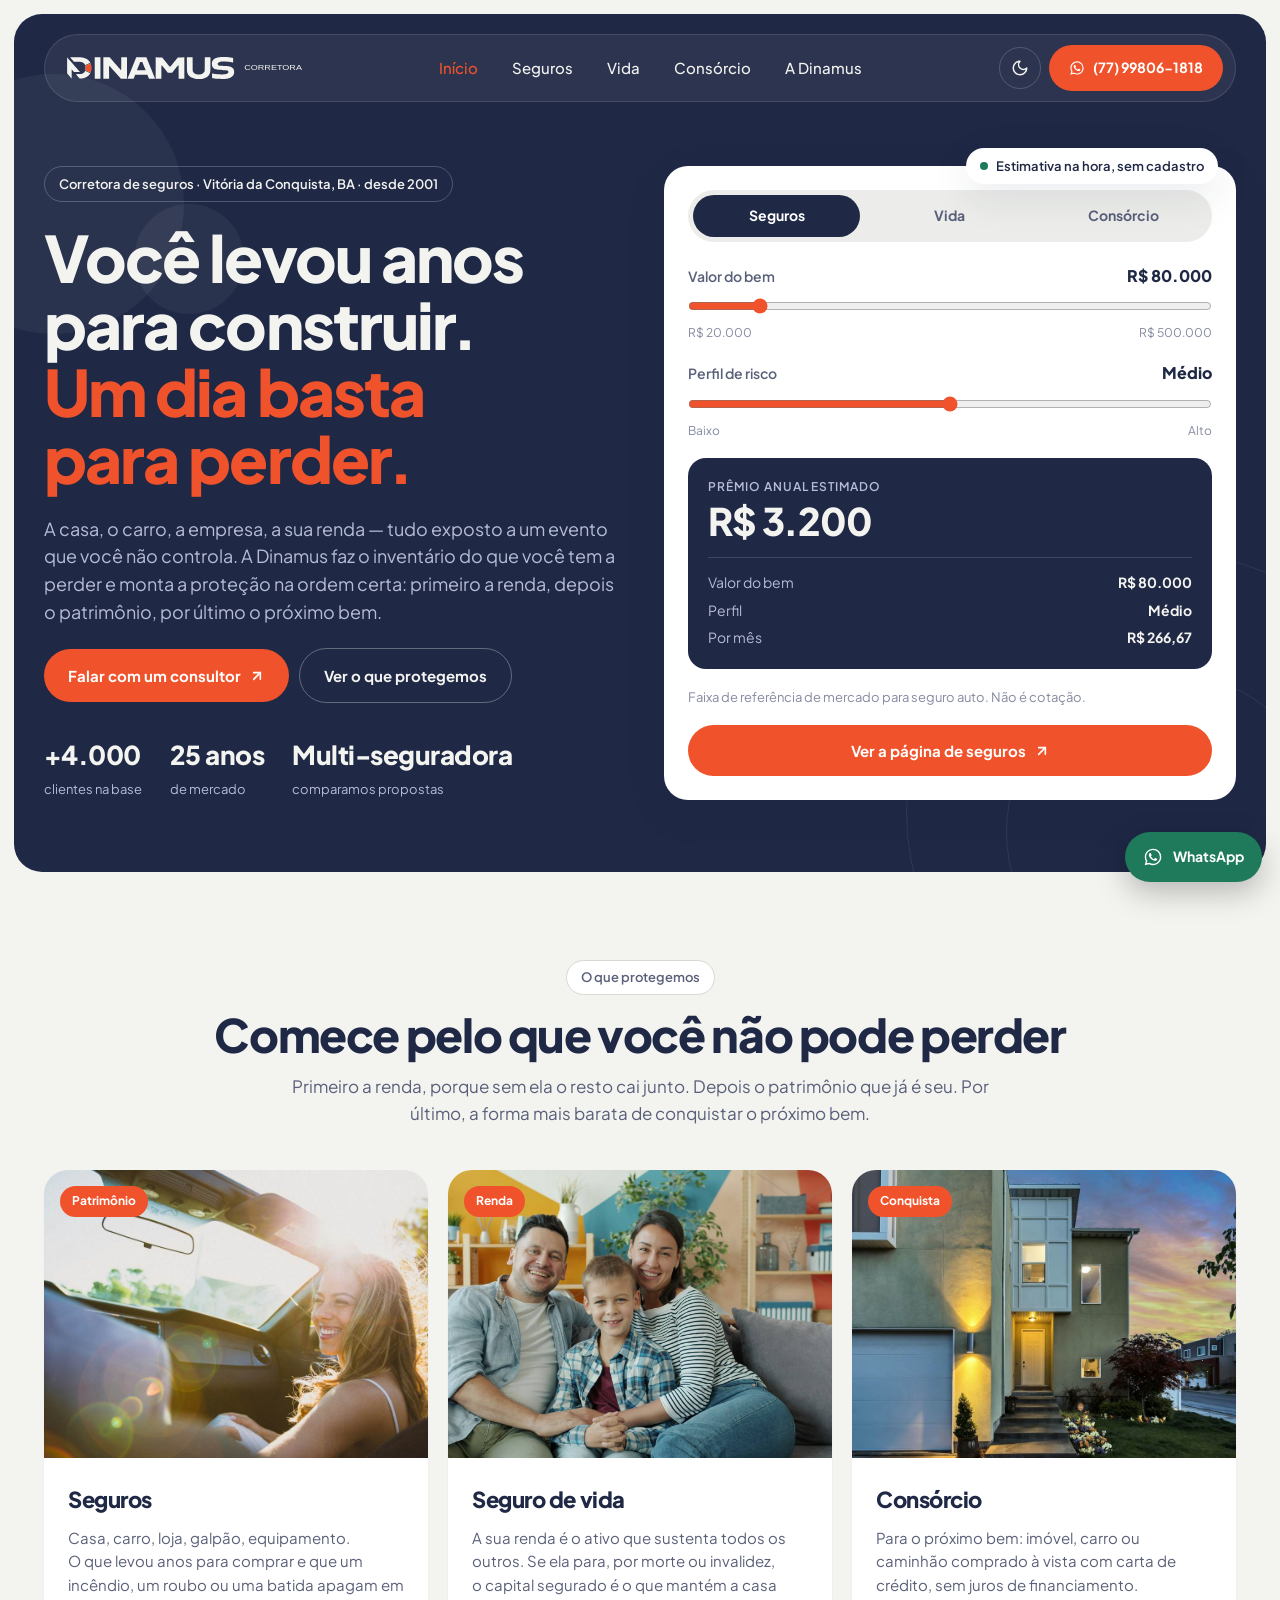
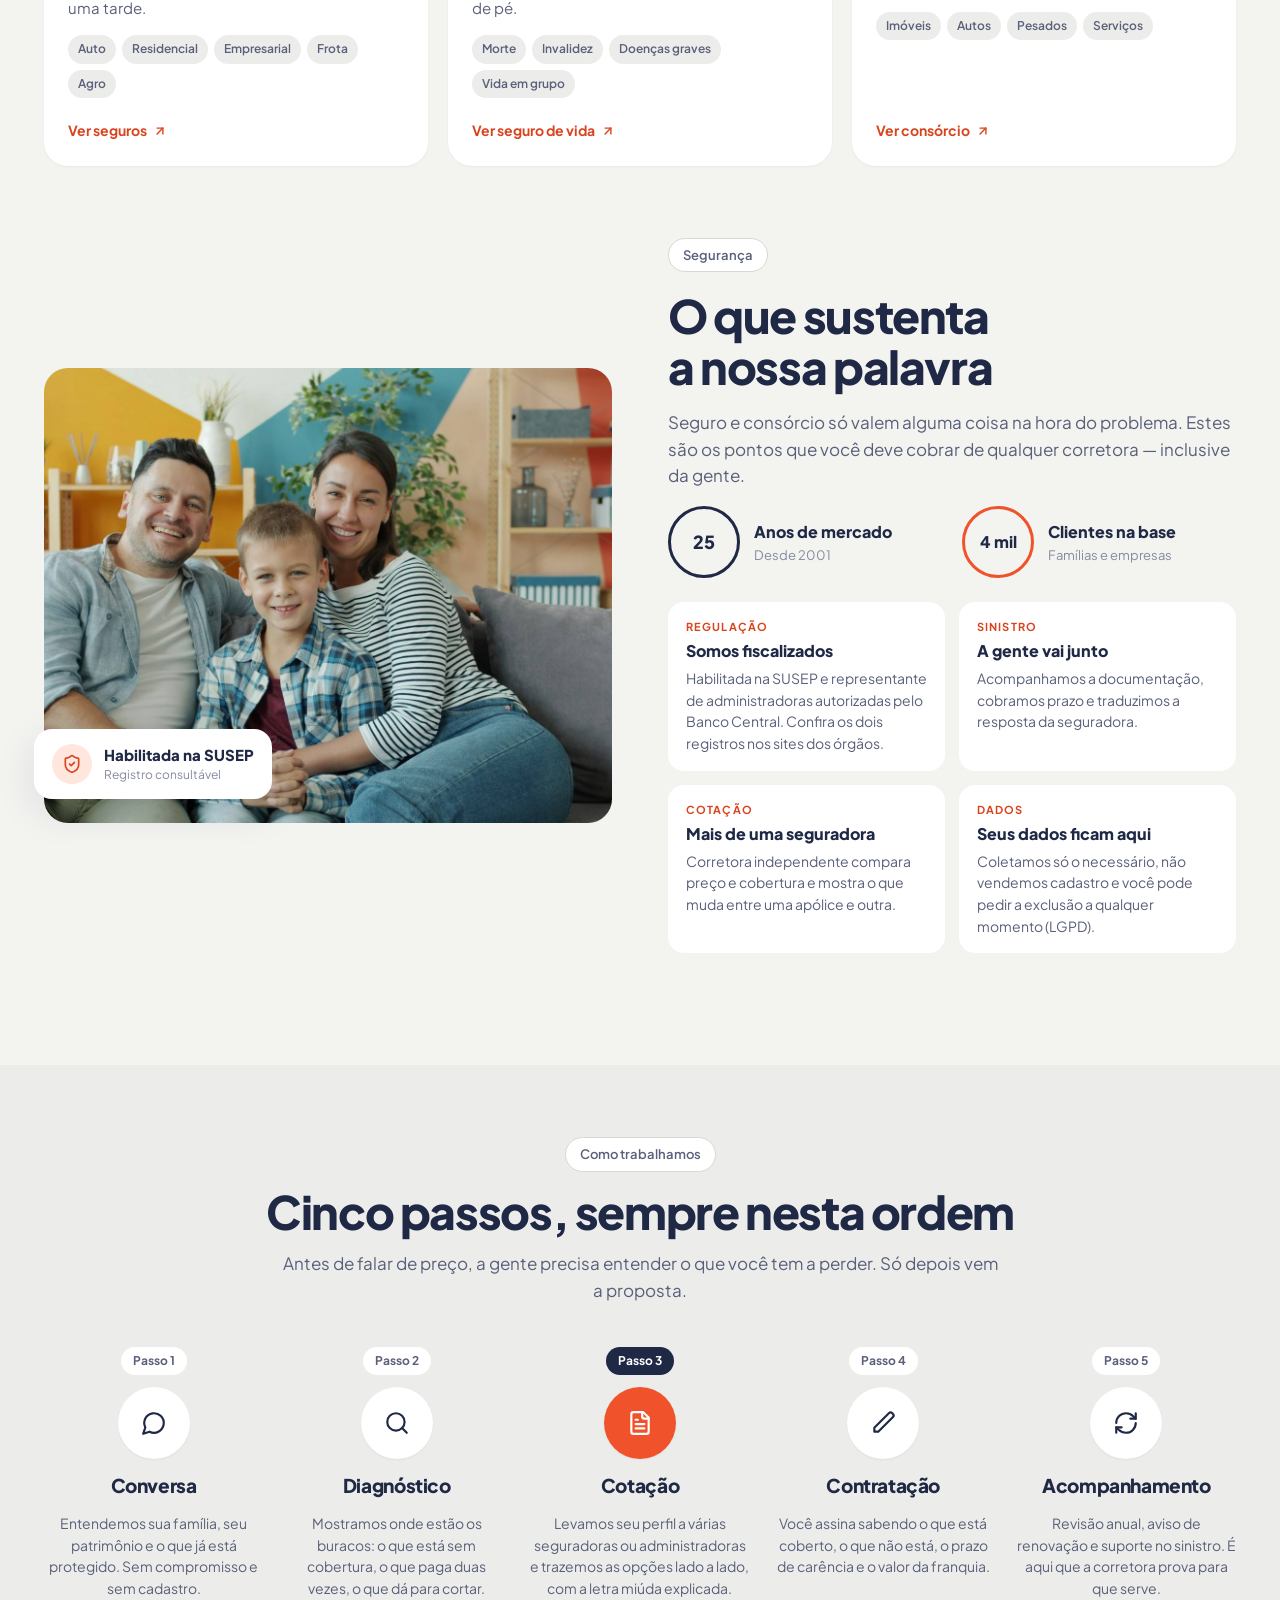
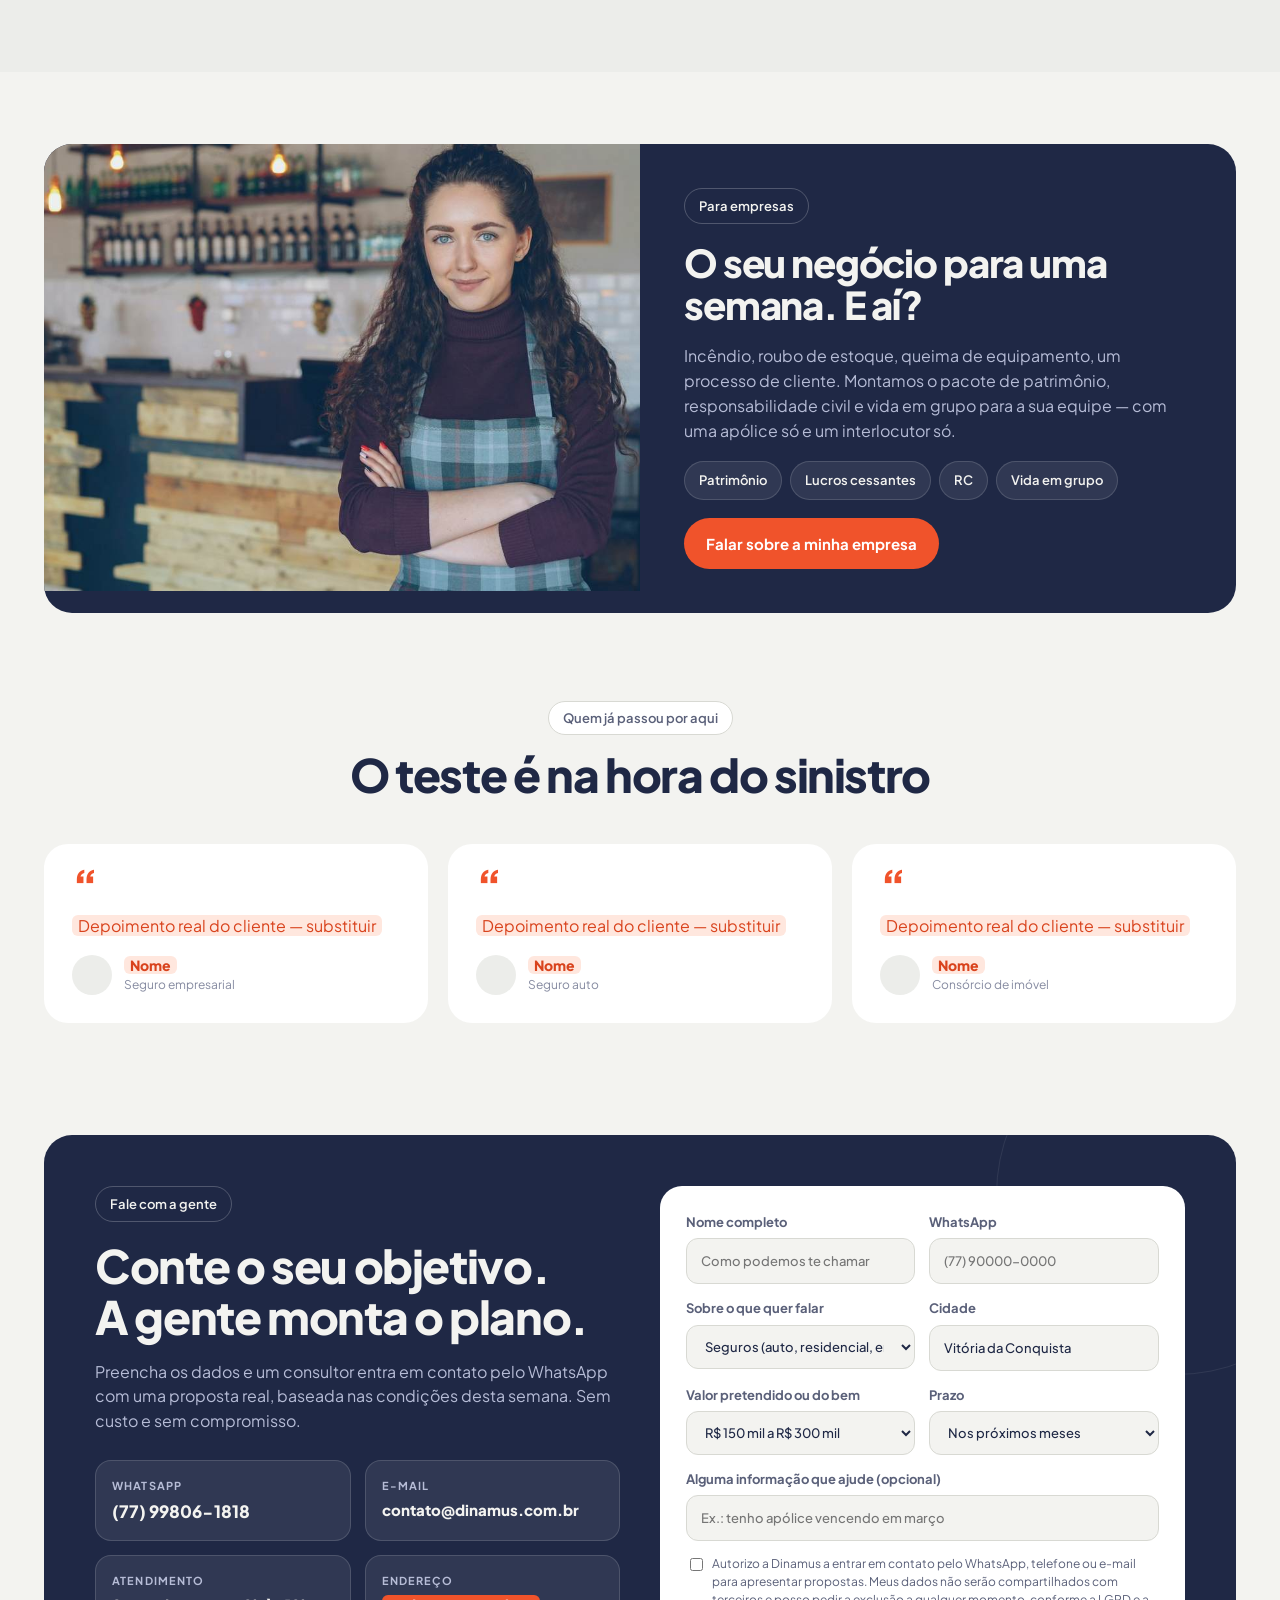
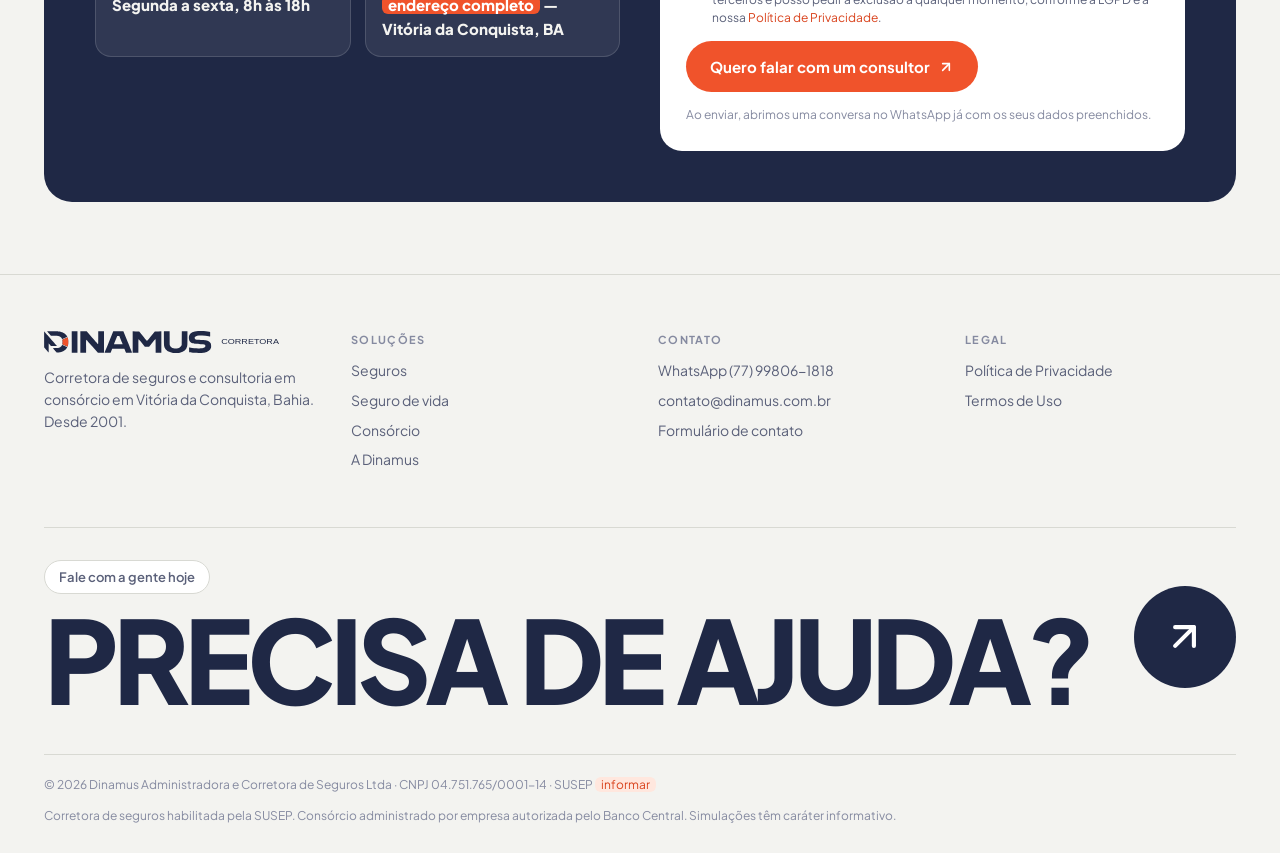
==== commit 64b51858: "Atualiza número de WhatsApp para (77) 99806-1818 em todo o site Co-Authored-By: Claude Fable 5 <nore" ====
--- a/index.html
+++ b/index.html
@@ -32,11 +32,11 @@
       <nav class="nav-links" aria-label="Principal"><a href="index.html" aria-current="page">Início</a><a href="seguros.html">Seguros</a><a href="vida.html">Vida</a><a href="consorcio.html">Consórcio</a><a href="sobre.html">A Dinamus</a></nav>
       <div class="nav-actions">
         <button type="button" class="iconbtn js-theme" aria-label="Alternar tema"><svg class="icon-sun" width="18" height="18" viewBox="0 0 24 24" fill="none" stroke="currentColor" stroke-width="2" stroke-linecap="round" stroke-linejoin="round" aria-hidden="true"><circle cx="12" cy="12" r="4"></circle><path d="M12 2v2M12 20v2M4.9 4.9l1.4 1.4M17.7 17.7l1.4 1.4M2 12h2M20 12h2M6.3 17.7l-1.4 1.4M19.1 4.9l-1.4 1.4"></path></svg><svg class="icon-moon" width="18" height="18" viewBox="0 0 24 24" fill="none" stroke="currentColor" stroke-width="2" stroke-linecap="round" stroke-linejoin="round" aria-hidden="true"><path d="M12 3a6 6 0 0 0 9 9 9 9 0 1 1-9-9Z"></path></svg></button>
-        <a class="btn btn-acc nav-wa" href="https://wa.me/5577988711313" target="_blank" rel="noopener"><svg width="16" height="16" viewBox="0 0 24 24" fill="currentColor" aria-hidden="true"><path d="M12.04 2C6.58 2 2.13 6.45 2.13 11.91c0 1.75.46 3.45 1.32 4.95L2 22l5.25-1.38a9.9 9.9 0 0 0 4.79 1.22h.01c5.46 0 9.9-4.45 9.9-9.91A9.86 9.86 0 0 0 12.04 2m0 18.14a8.2 8.2 0 0 1-4.19-1.15l-.3-.18-3.12.82.83-3.04-.2-.31a8.2 8.2 0 0 1-1.26-4.38c0-4.54 3.7-8.24 8.24-8.24 2.2 0 4.27.86 5.82 2.42a8.18 8.18 0 0 1 2.41 5.83c0 4.54-3.7 8.23-8.23 8.23m4.52-6.16c-.25-.12-1.47-.72-1.69-.81-.23-.08-.39-.12-.56.12-.17.25-.64.81-.78.97-.14.17-.29.19-.54.06-.25-.12-1.05-.39-1.99-1.23-.74-.66-1.23-1.47-1.38-1.72-.14-.25-.02-.38.11-.51.11-.11.25-.29.37-.43.12-.14.16-.25.25-.41.08-.17.04-.31-.02-.43-.06-.12-.56-1.34-.76-1.84-.2-.48-.41-.42-.56-.43h-.48c-.17 0-.43.06-.66.31-.22.25-.86.85-.86 2.07 0 1.22.89 2.4 1.01 2.56.12.17 1.75 2.67 4.23 3.74.59.26 1.05.41 1.41.52.59.19 1.13.16 1.56.1.48-.07 1.47-.6 1.67-1.18.21-.58.21-1.07.14-1.18-.06-.1-.22-.16-.47-.28"/></svg> (77) 98871-1313</a>
+        <a class="btn btn-acc nav-wa" href="https://wa.me/5577998061818" target="_blank" rel="noopener"><svg width="16" height="16" viewBox="0 0 24 24" fill="currentColor" aria-hidden="true"><path d="M12.04 2C6.58 2 2.13 6.45 2.13 11.91c0 1.75.46 3.45 1.32 4.95L2 22l5.25-1.38a9.9 9.9 0 0 0 4.79 1.22h.01c5.46 0 9.9-4.45 9.9-9.91A9.86 9.86 0 0 0 12.04 2m0 18.14a8.2 8.2 0 0 1-4.19-1.15l-.3-.18-3.12.82.83-3.04-.2-.31a8.2 8.2 0 0 1-1.26-4.38c0-4.54 3.7-8.24 8.24-8.24 2.2 0 4.27.86 5.82 2.42a8.18 8.18 0 0 1 2.41 5.83c0 4.54-3.7 8.23-8.23 8.23m4.52-6.16c-.25-.12-1.47-.72-1.69-.81-.23-.08-.39-.12-.56.12-.17.25-.64.81-.78.97-.14.17-.29.19-.54.06-.25-.12-1.05-.39-1.99-1.23-.74-.66-1.23-1.47-1.38-1.72-.14-.25-.02-.38.11-.51.11-.11.25-.29.37-.43.12-.14.16-.25.25-.41.08-.17.04-.31-.02-.43-.06-.12-.56-1.34-.76-1.84-.2-.48-.41-.42-.56-.43h-.48c-.17 0-.43.06-.66.31-.22.25-.86.85-.86 2.07 0 1.22.89 2.4 1.01 2.56.12.17 1.75 2.67 4.23 3.74.59.26 1.05.41 1.41.52.59.19 1.13.16 1.56.1.48-.07 1.47-.6 1.67-1.18.21-.58.21-1.07.14-1.18-.06-.1-.22-.16-.47-.28"/></svg> (77) 99806-1818</a>
         <button type="button" class="menu-btn" aria-expanded="false" aria-label="Menu"><svg class="icon-burger" width="20" height="20" viewBox="0 0 24 24" fill="none" stroke="currentColor" stroke-width="2" stroke-linecap="round" aria-hidden="true"><path d="M4 6h16M4 12h16M4 18h16"></path></svg><svg class="icon-x" width="20" height="20" viewBox="0 0 24 24" fill="none" stroke="currentColor" stroke-width="2" stroke-linecap="round" aria-hidden="true"><path d="M18 6 6 18M6 6l12 12"></path></svg></button>
       </div>
     </div>
-    <nav class="mobile-menu" aria-label="Menu"><a href="index.html">Início</a><a href="seguros.html">Seguros</a><a href="vida.html">Vida</a><a href="consorcio.html">Consórcio</a><a href="sobre.html">A Dinamus</a><a class="btn btn-acc" href="https://wa.me/5577988711313" target="_blank" rel="noopener">WhatsApp (77) 98871-1313</a></nav>
+    <nav class="mobile-menu" aria-label="Menu"><a href="index.html">Início</a><a href="seguros.html">Seguros</a><a href="vida.html">Vida</a><a href="consorcio.html">Consórcio</a><a href="sobre.html">A Dinamus</a><a class="btn btn-acc" href="https://wa.me/5577998061818" target="_blank" rel="noopener">WhatsApp (77) 99806-1818</a></nav>
   </div>
   <div class="container hero">
 <div class="hero-grid">
@@ -203,7 +203,7 @@
       <h2 class="h2">Conte o seu objetivo. A gente monta o plano.</h2>
       <p class="lede">Preencha os dados e um consultor entra em contato pelo WhatsApp com uma proposta real, baseada nas condições desta semana. Sem custo e sem compromisso.</p>
       <div class="contact-cards">
-        <div><div class="kicker">WhatsApp</div><a class="big" href="https://wa.me/5577988711313" target="_blank" rel="noopener">(77) 98871-1313</a></div>
+        <div><div class="kicker">WhatsApp</div><a class="big" href="https://wa.me/5577998061818" target="_blank" rel="noopener">(77) 99806-1818</a></div>
         <div><div class="kicker">E-mail</div><a href="mailto:contato@dinamus.com.br">contato@dinamus.com.br</a></div>
         <div><div class="kicker">Atendimento</div><div class="val">Segunda a sexta, 8h às 18h</div></div>
         <div><div class="kicker">Endereço</div><div class="val"><span class="marker-inv">endereço completo</span> — Vitória da Conquista, BA</div></div>
@@ -237,10 +237,10 @@
         <p>Corretora de seguros e consultoria em consórcio em Vitória da Conquista, Bahia. Desde 2001.</p>
       </div>
       <div><span class="kicker">Soluções</span><ul><li><a href="seguros.html">Seguros</a></li><li><a href="vida.html">Seguro de vida</a></li><li><a href="consorcio.html">Consórcio</a></li><li><a href="sobre.html">A Dinamus</a></li></ul></div>
-      <div><span class="kicker">Contato</span><ul><li><a href="https://wa.me/5577988711313" target="_blank" rel="noopener">WhatsApp (77) 98871-1313</a></li><li><a href="mailto:contato@dinamus.com.br">contato@dinamus.com.br</a></li><li><a href="#contato">Formulário de contato</a></li></ul></div>
+      <div><span class="kicker">Contato</span><ul><li><a href="https://wa.me/5577998061818" target="_blank" rel="noopener">WhatsApp (77) 99806-1818</a></li><li><a href="mailto:contato@dinamus.com.br">contato@dinamus.com.br</a></li><li><a href="#contato">Formulário de contato</a></li></ul></div>
       <div><span class="kicker">Legal</span><ul><li><a href="politica-de-privacidade.html">Política de Privacidade</a></li><li><a href="termos-de-uso.html">Termos de Uso</a></li></ul></div>
     </div>
-    <a class="footer-cta" href="https://wa.me/5577988711313?text=Ol%C3%A1%21%20Vim%20pelo%20site%20e%20preciso%20de%20ajuda." target="_blank" rel="noopener">
+    <a class="footer-cta" href="https://wa.me/5577998061818?text=Ol%C3%A1%21%20Vim%20pelo%20site%20e%20preciso%20de%20ajuda." target="_blank" rel="noopener">
       <div class="footer-cta-txt"><span class="eyebrow">Fale com a gente hoje</span><span class="footer-cta-big">Precisa de ajuda?</span></div>
       <span class="footer-cta-circle"><svg width="44%" height="44%" viewBox="0 0 24 24" fill="none" stroke="currentColor" stroke-width="2.2" stroke-linecap="round" stroke-linejoin="round" aria-hidden="true"><path d="M7 7h10v10"></path><path d="M7 17 17 7"></path></svg></span>
     </a>
@@ -250,7 +250,7 @@
     </div>
   </div>
 </footer>
-<a class="wa-float" href="https://wa.me/5577988711313?text=Ol%C3%A1%21%20Vim%20pelo%20site%20e%20quero%20simular%20um%20cons%C3%B3rcio." target="_blank" rel="noopener" aria-label="Falar com a Dinamus no WhatsApp"><svg width="20" height="20" viewBox="0 0 24 24" fill="currentColor" aria-hidden="true"><path d="M12.04 2C6.58 2 2.13 6.45 2.13 11.91c0 1.75.46 3.45 1.32 4.95L2 22l5.25-1.38a9.9 9.9 0 0 0 4.79 1.22h.01c5.46 0 9.9-4.45 9.9-9.91A9.86 9.86 0 0 0 12.04 2m0 18.14a8.2 8.2 0 0 1-4.19-1.15l-.3-.18-3.12.82.83-3.04-.2-.31a8.2 8.2 0 0 1-1.26-4.38c0-4.54 3.7-8.24 8.24-8.24 2.2 0 4.27.86 5.82 2.42a8.18 8.18 0 0 1 2.41 5.83c0 4.54-3.7 8.23-8.23 8.23m4.52-6.16c-.25-.12-1.47-.72-1.69-.81-.23-.08-.39-.12-.56.12-.17.25-.64.81-.78.97-.14.17-.29.19-.54.06-.25-.12-1.05-.39-1.99-1.23-.74-.66-1.23-1.47-1.38-1.72-.14-.25-.02-.38.11-.51.11-.11.25-.29.37-.43.12-.14.16-.25.25-.41.08-.17.04-.31-.02-.43-.06-.12-.56-1.34-.76-1.84-.2-.48-.41-.42-.56-.43h-.48c-.17 0-.43.06-.66.31-.22.25-.86.85-.86 2.07 0 1.22.89 2.4 1.01 2.56.12.17 1.75 2.67 4.23 3.74.59.26 1.05.41 1.41.52.59.19 1.13.16 1.56.1.48-.07 1.47-.6 1.67-1.18.21-.58.21-1.07.14-1.18-.06-.1-.22-.16-.47-.28"/></svg> WhatsApp</a>
+<a class="wa-float" href="https://wa.me/5577998061818?text=Ol%C3%A1%21%20Vim%20pelo%20site%20e%20quero%20simular%20um%20cons%C3%B3rcio." target="_blank" rel="noopener" aria-label="Falar com a Dinamus no WhatsApp"><svg width="20" height="20" viewBox="0 0 24 24" fill="currentColor" aria-hidden="true"><path d="M12.04 2C6.58 2 2.13 6.45 2.13 11.91c0 1.75.46 3.45 1.32 4.95L2 22l5.25-1.38a9.9 9.9 0 0 0 4.79 1.22h.01c5.46 0 9.9-4.45 9.9-9.91A9.86 9.86 0 0 0 12.04 2m0 18.14a8.2 8.2 0 0 1-4.19-1.15l-.3-.18-3.12.82.83-3.04-.2-.31a8.2 8.2 0 0 1-1.26-4.38c0-4.54 3.7-8.24 8.24-8.24 2.2 0 4.27.86 5.82 2.42a8.18 8.18 0 0 1 2.41 5.83c0 4.54-3.7 8.23-8.23 8.23m4.52-6.16c-.25-.12-1.47-.72-1.69-.81-.23-.08-.39-.12-.56.12-.17.25-.64.81-.78.97-.14.17-.29.19-.54.06-.25-.12-1.05-.39-1.99-1.23-.74-.66-1.23-1.47-1.38-1.72-.14-.25-.02-.38.11-.51.11-.11.25-.29.37-.43.12-.14.16-.25.25-.41.08-.17.04-.31-.02-.43-.06-.12-.56-1.34-.76-1.84-.2-.48-.41-.42-.56-.43h-.48c-.17 0-.43.06-.66.31-.22.25-.86.85-.86 2.07 0 1.22.89 2.4 1.01 2.56.12.17 1.75 2.67 4.23 3.74.59.26 1.05.41 1.41.52.59.19 1.13.16 1.56.1.48-.07 1.47-.6 1.67-1.18.21-.58.21-1.07.14-1.18-.06-.1-.22-.16-.47-.28"/></svg> WhatsApp</a>
 </div>
 <script src="assets/app.js" defer></script>
 </body>
